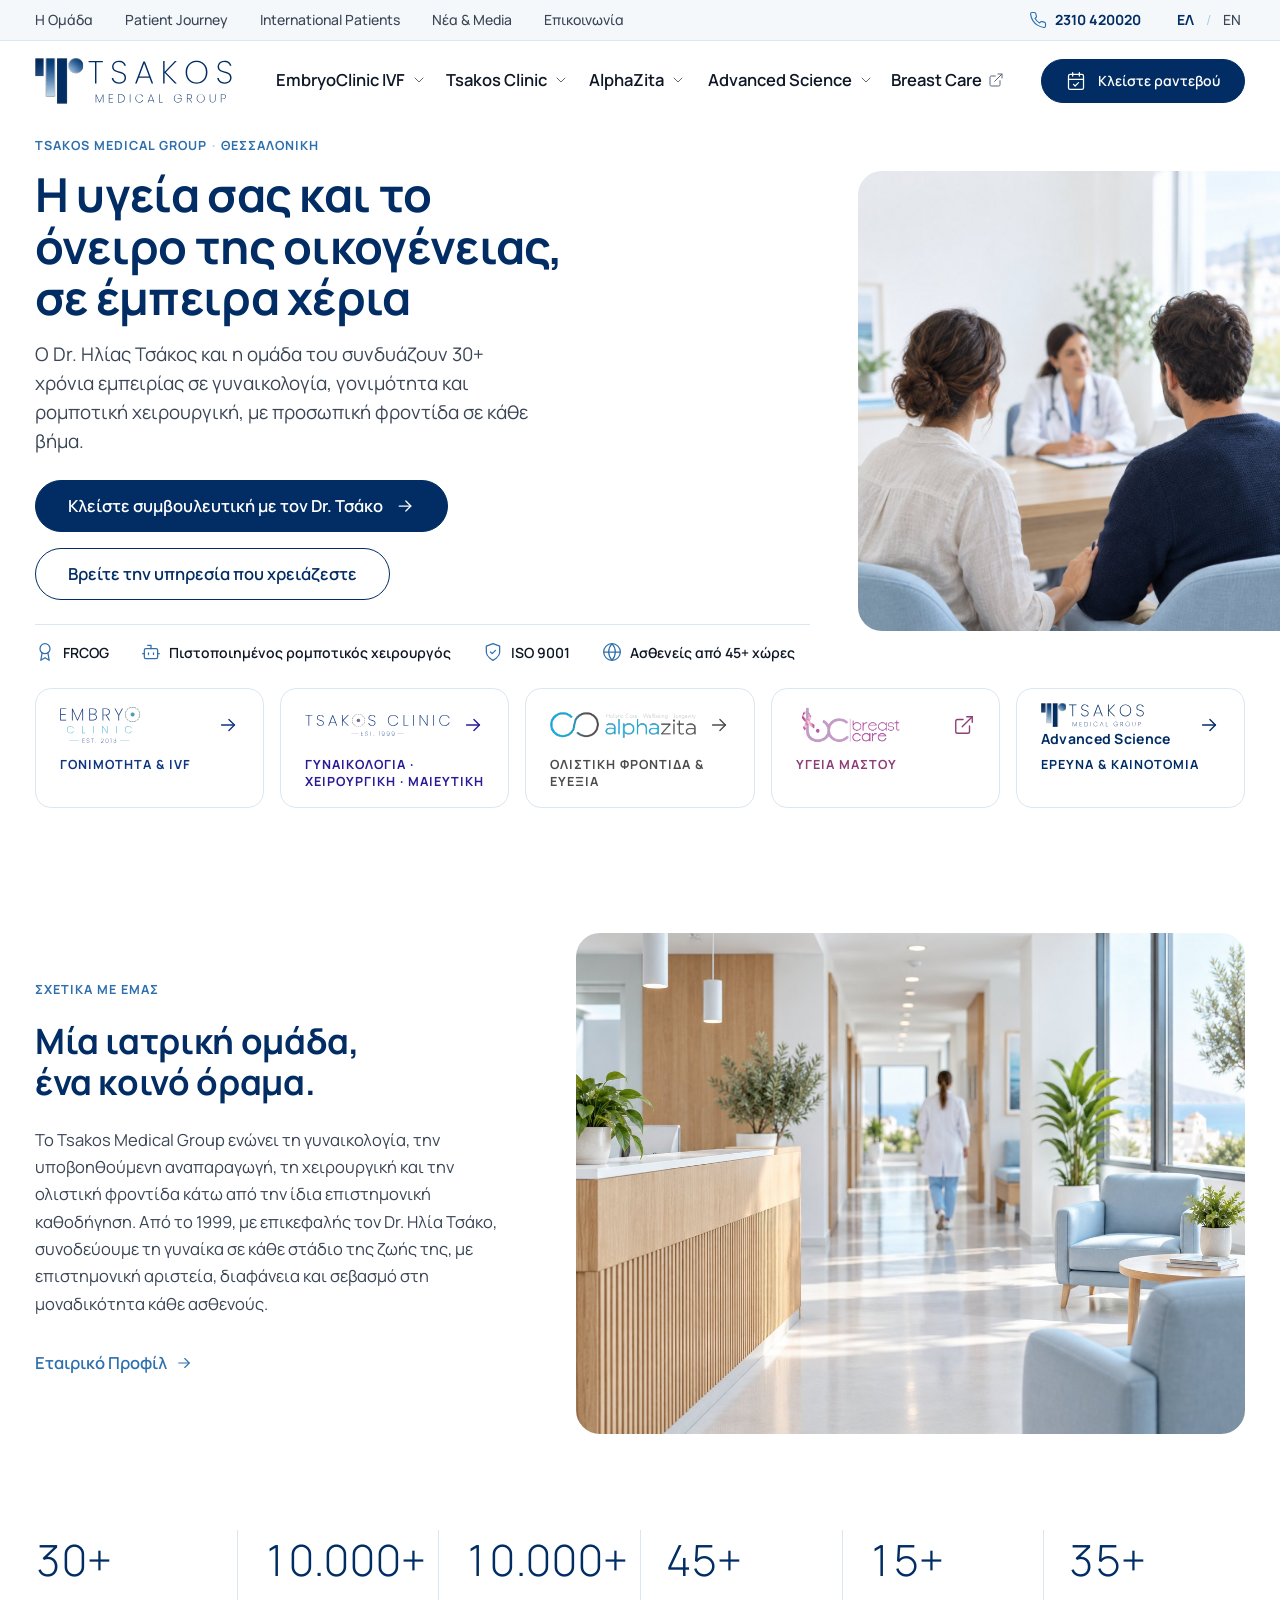
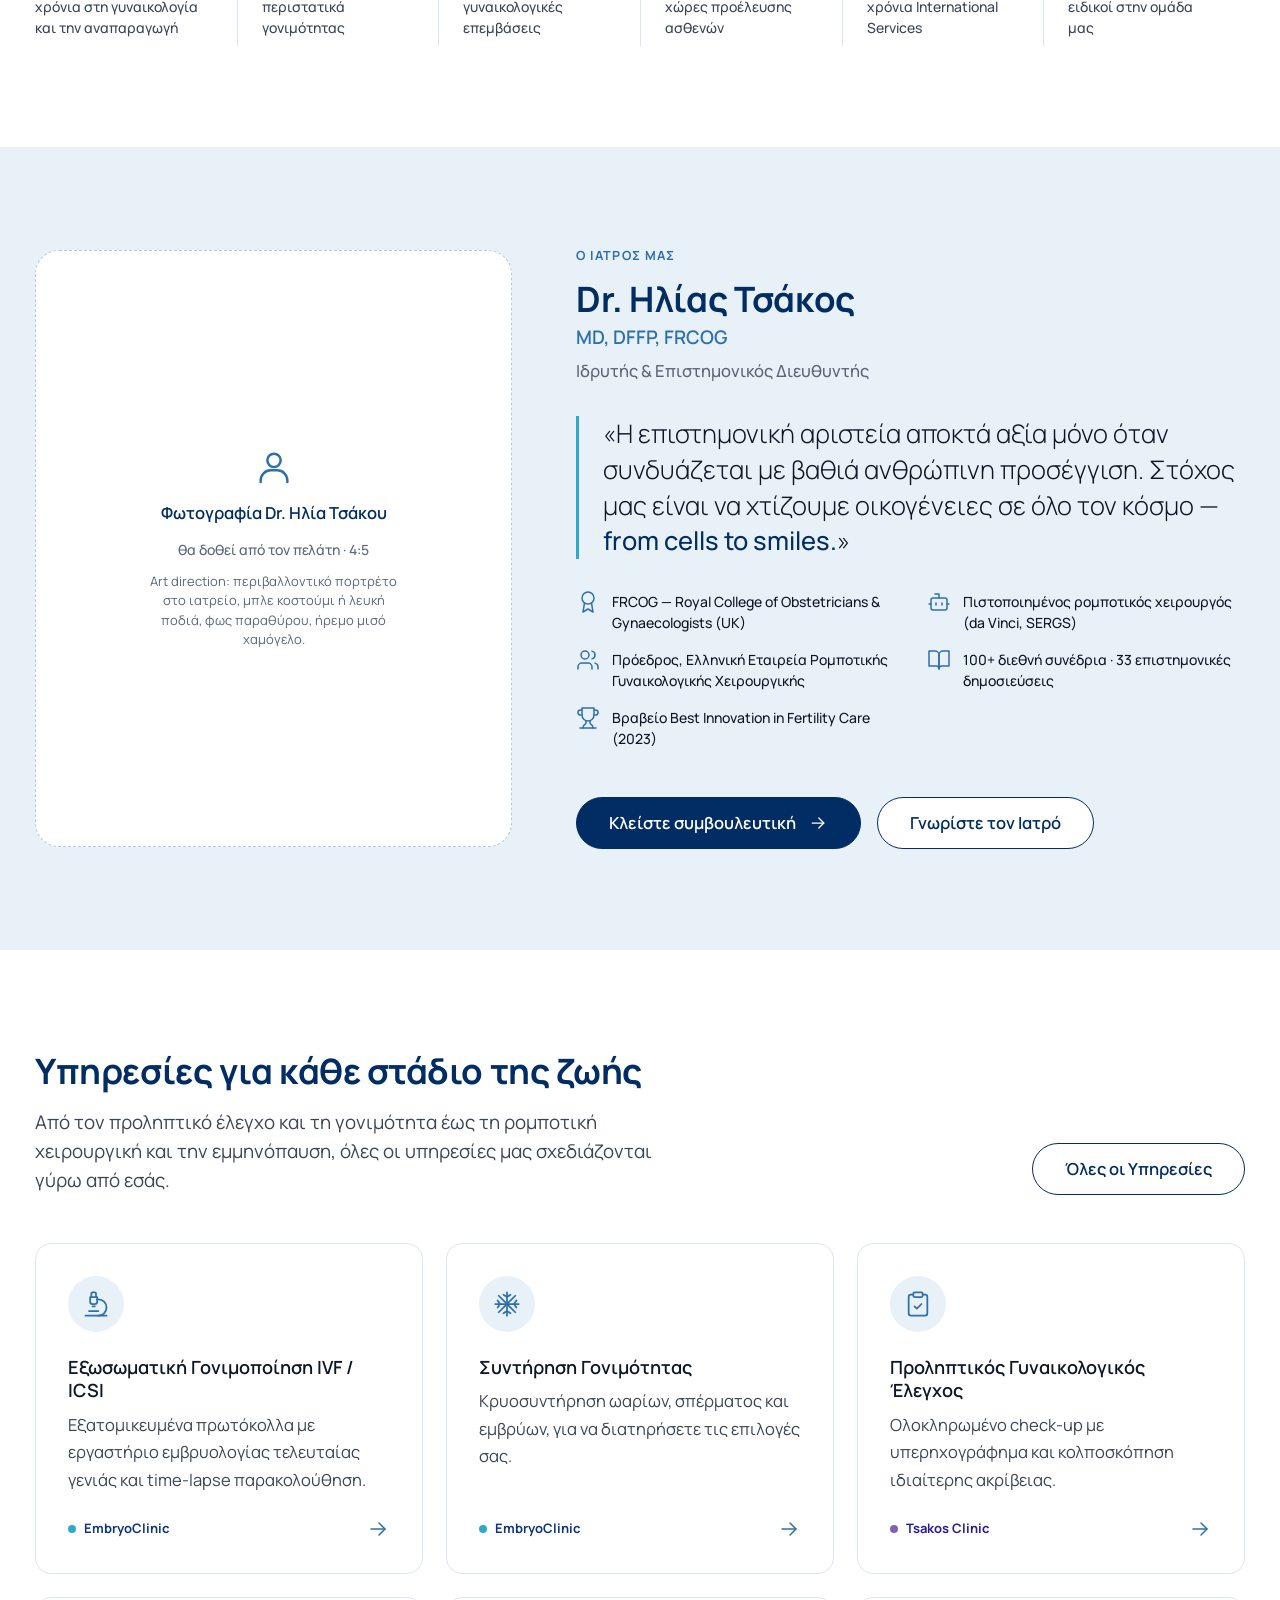
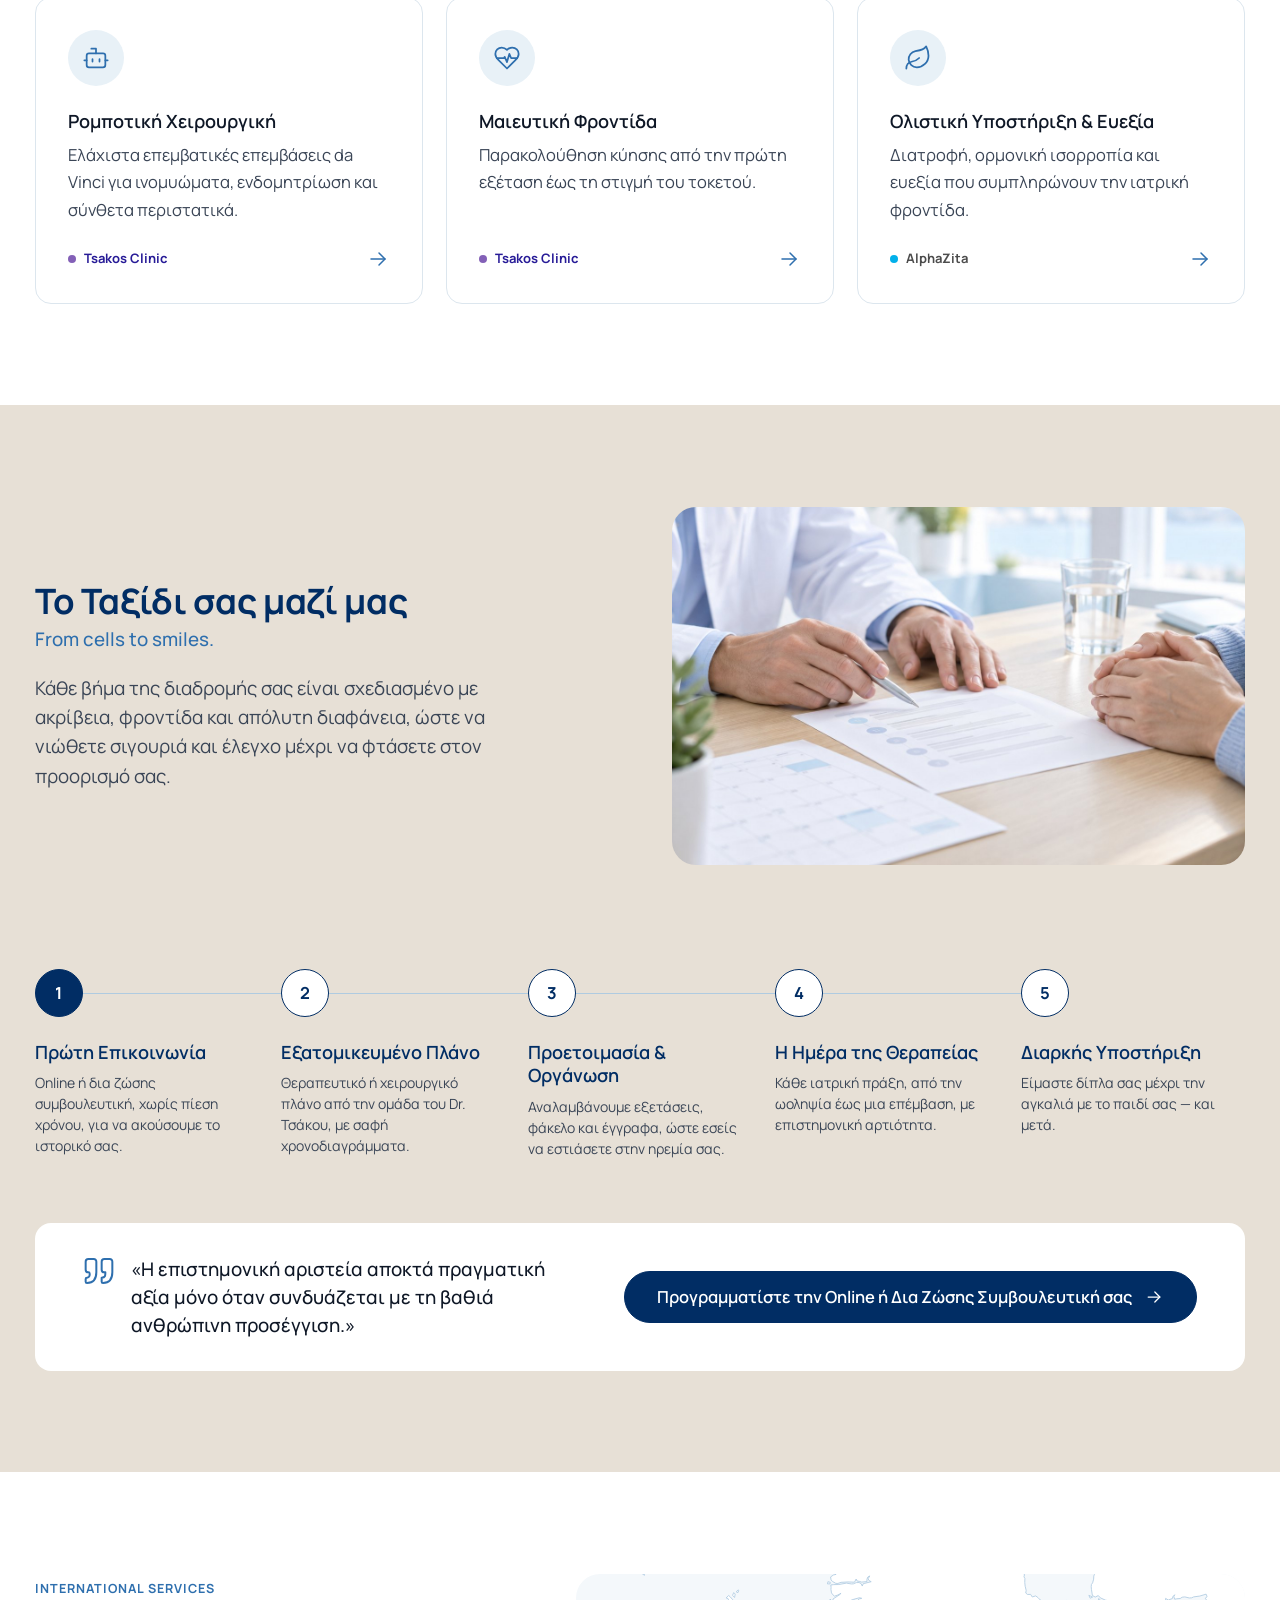
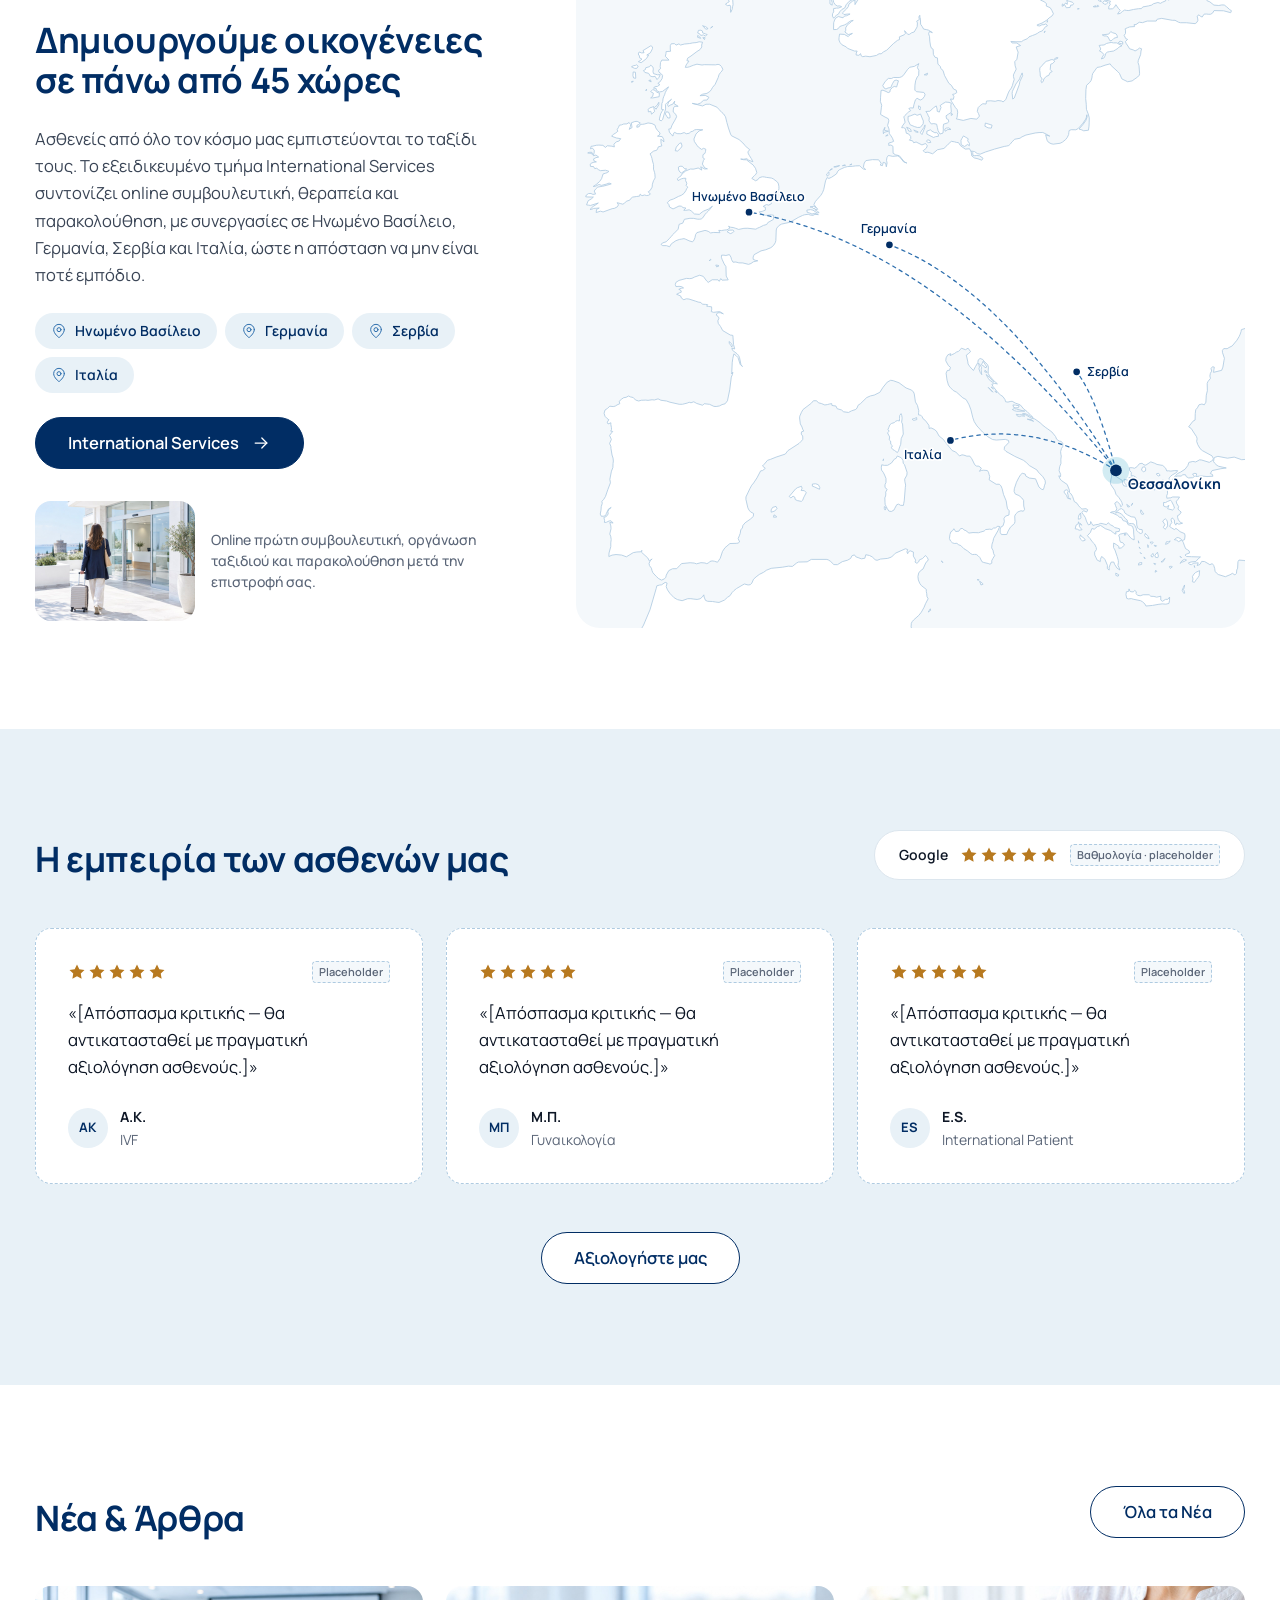
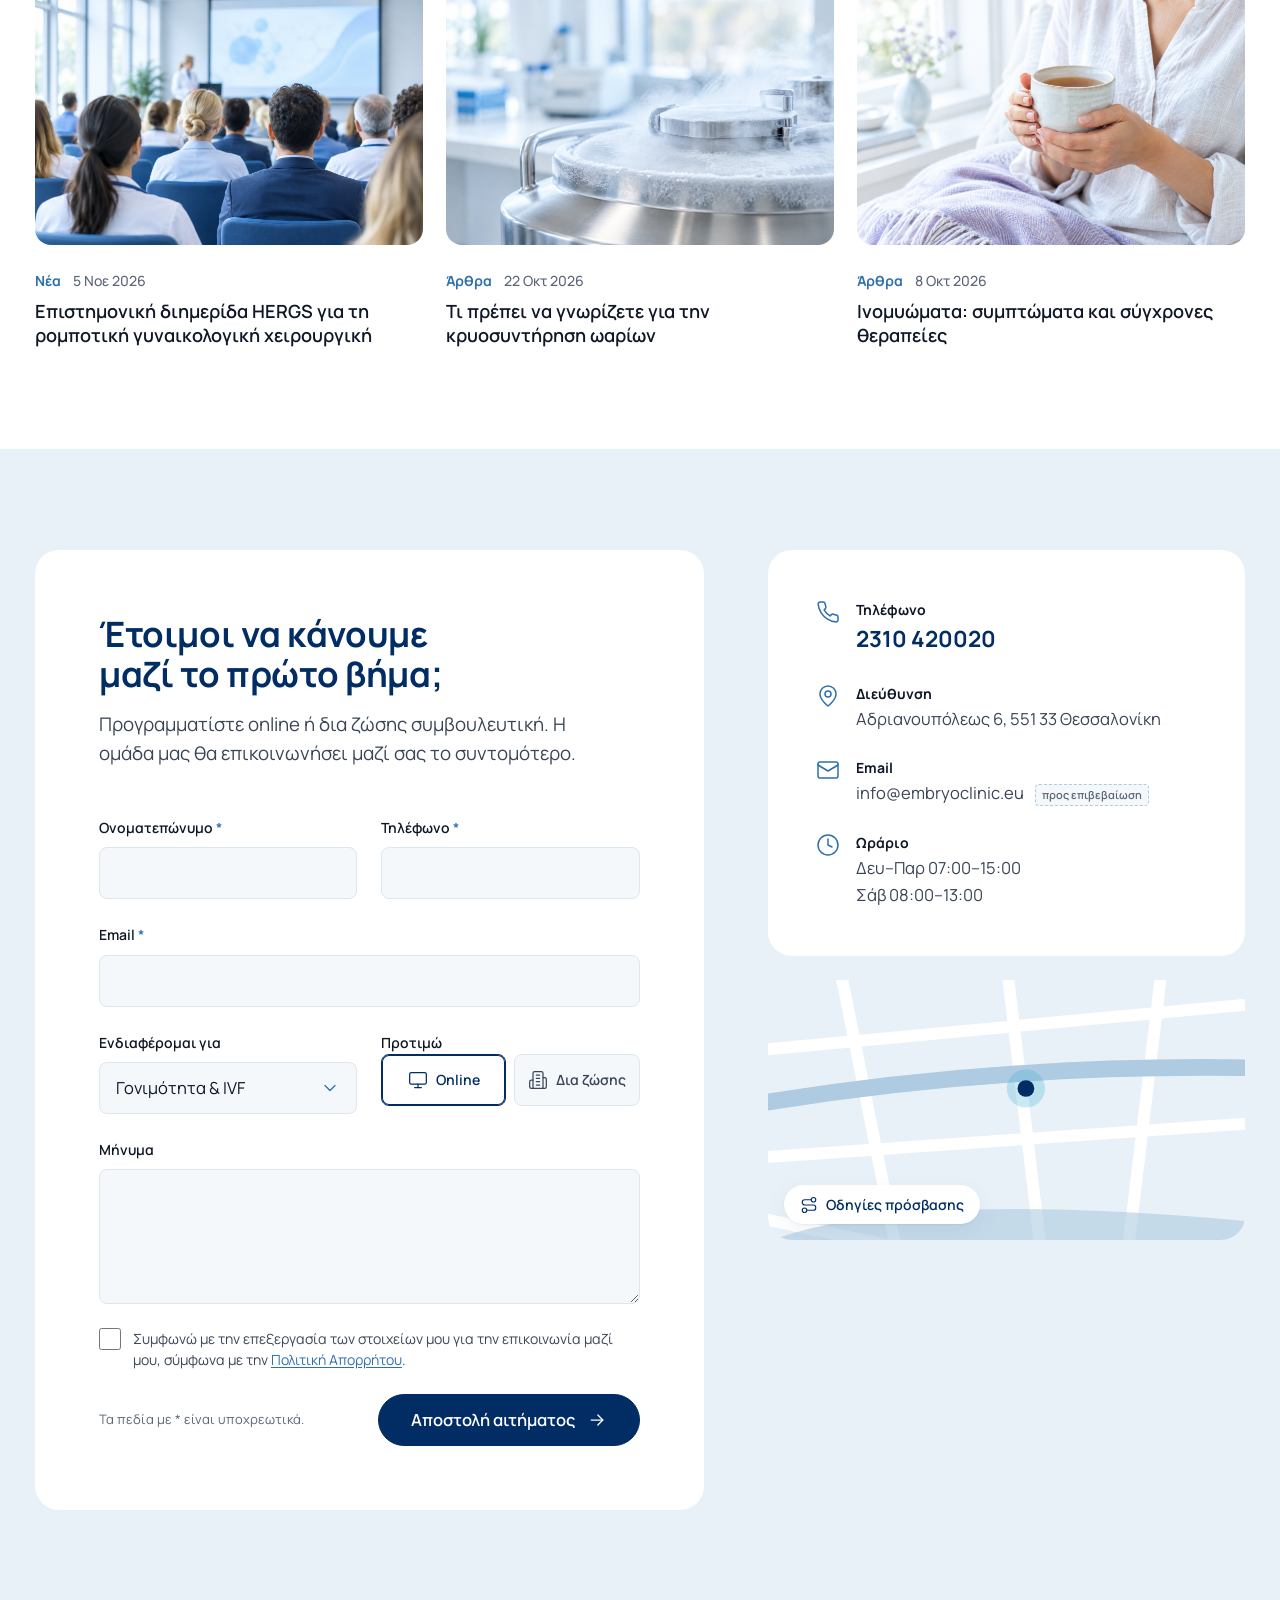
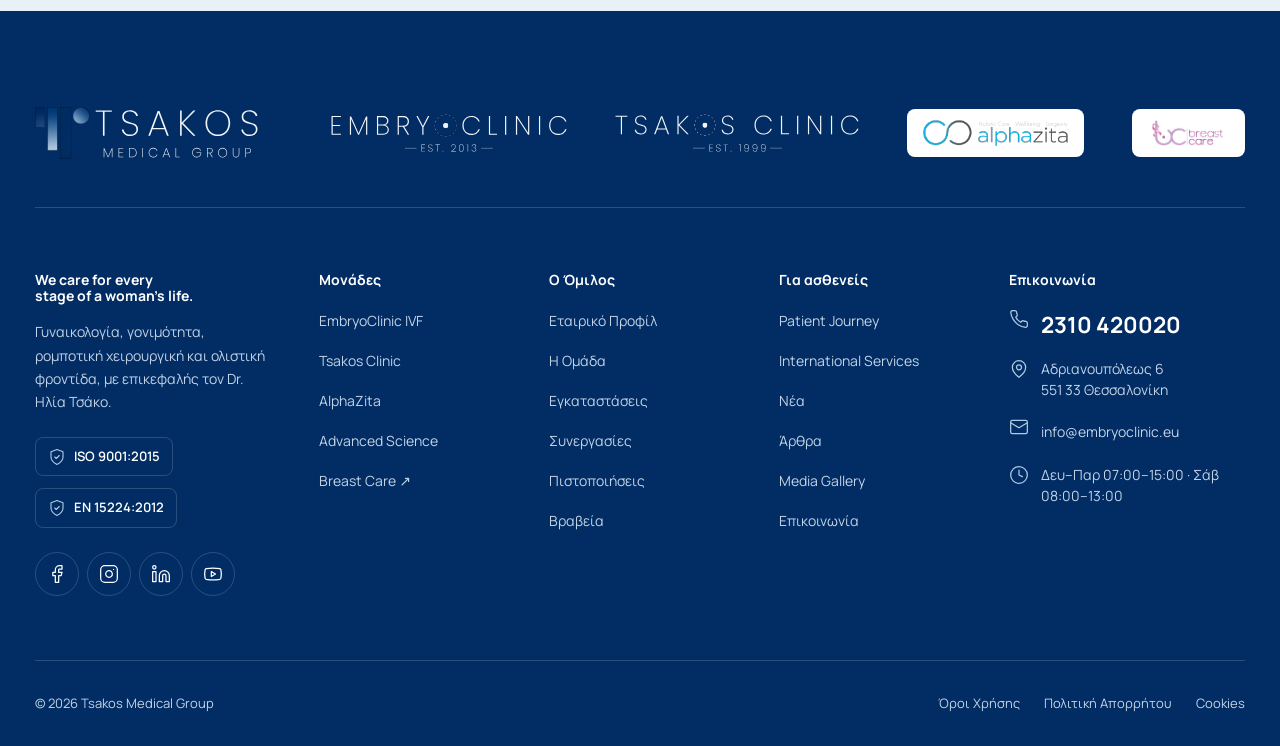
==== index.html @ af84b570 "Add files via upload" ====
<!doctype html>
<html lang="el">
<head>
<meta charset="utf-8">
<meta name="viewport" content="width=device-width, initial-scale=1">
<title>Tsakos Medical Group · Γυναικολογία, Γονιμότητα &amp; Ρομποτική Χειρουργική · Θεσσαλονίκη</title>
<meta name="description" content="Ο Dr. Ηλίας Τσάκος και η ομάδα του συνδυάζουν 30+ χρόνια εμπειρίας σε γυναικολογία, γονιμότητα και ρομποτική χειρουργική, με προσωπική φροντίδα σε κάθε βήμα.">
<link rel="preconnect" href="https://fonts.googleapis.com">
<link rel="preconnect" href="https://fonts.gstatic.com" crossorigin>
<link href="https://fonts.googleapis.com/css2?family=Manrope:wght@300;400;500;600;700;800&display=swap" rel="stylesheet">
<link rel="stylesheet" href="css/tokens.css">
<link rel="stylesheet" href="css/base.css">
<link rel="stylesheet" href="css/components.css">
<script>document.documentElement.classList.add('js');</script>
</head>
<body>
<!-- icons:start -->
<svg xmlns="http://www.w3.org/2000/svg" style="display:none" aria-hidden="true">
  <!-- Line icons, 24px grid, 1.5px stroke, round caps. Paths after Lucide (ISC licence). -->
  <symbol id="i-arrow" viewBox="0 0 24 24"><path d="M5 12h14"/><path d="m13 6 6 6-6 6"/></symbol>
  <symbol id="i-chevron" viewBox="0 0 24 24"><path d="m6 9 6 6 6-6"/></symbol>
  <symbol id="i-external" viewBox="0 0 24 24"><path d="M15 3h6v6"/><path d="M10 14 21 3"/><path d="M18 13v6a2 2 0 0 1-2 2H5a2 2 0 0 1-2-2V8a2 2 0 0 1 2-2h6"/></symbol>
  <symbol id="i-phone" viewBox="0 0 24 24"><path d="M22 16.92v3a2 2 0 0 1-2.18 2 19.8 19.8 0 0 1-8.63-3.07 19.5 19.5 0 0 1-6-6 19.8 19.8 0 0 1-3.07-8.67A2 2 0 0 1 4.11 2h3a2 2 0 0 1 2 1.72c.13.96.36 1.9.7 2.81a2 2 0 0 1-.45 2.11L8.09 9.91a16 16 0 0 0 6 6l1.27-1.27a2 2 0 0 1 2.11-.45c.91.34 1.85.57 2.81.7A2 2 0 0 1 22 16.92z"/></symbol>
  <symbol id="i-calendar" viewBox="0 0 24 24"><rect x="3" y="4" width="18" height="18" rx="2"/><path d="M16 2v4M8 2v4M3 10h18"/><path d="m9 16 2 2 4-4"/></symbol>
  <symbol id="i-pin" viewBox="0 0 24 24"><path d="M20 10c0 6-8 12-8 12S4 16 4 10a8 8 0 0 1 16 0z"/><circle cx="12" cy="10" r="3"/></symbol>
  <symbol id="i-mail" viewBox="0 0 24 24"><rect x="2" y="4" width="20" height="16" rx="2"/><path d="m22 7-10 6L2 7"/></symbol>
  <symbol id="i-clock" viewBox="0 0 24 24"><circle cx="12" cy="12" r="10"/><path d="M12 6v6l4 2"/></symbol>
  <symbol id="i-shield" viewBox="0 0 24 24"><path d="M12 22s8-4 8-10V5l-8-3-8 3v7c0 6 8 10 8 10z"/><path d="m9 12 2 2 4-4"/></symbol>
  <symbol id="i-award" viewBox="0 0 24 24"><circle cx="12" cy="8" r="6"/><path d="M15.48 12.89 17 22l-5-3-5 3 1.52-9.11"/></symbol>
  <symbol id="i-globe" viewBox="0 0 24 24"><circle cx="12" cy="12" r="10"/><path d="M2 12h20"/><path d="M12 2a15.3 15.3 0 0 1 4 10 15.3 15.3 0 0 1-4 10 15.3 15.3 0 0 1-4-10 15.3 15.3 0 0 1 4-10z"/></symbol>
  <symbol id="i-users" viewBox="0 0 24 24"><path d="M16 21v-2a4 4 0 0 0-4-4H6a4 4 0 0 0-4 4v2"/><circle cx="9" cy="7" r="4"/><path d="M22 21v-2a4 4 0 0 0-3-3.87"/><path d="M16 3.13a4 4 0 0 1 0 7.75"/></symbol>
  <symbol id="i-microscope" viewBox="0 0 24 24"><path d="M6 18h8"/><path d="M3 22h18"/><path d="M14 22a7 7 0 1 0 0-14h-1"/><path d="M9 14h2"/><path d="M9 12a2 2 0 0 1-2-2V6h6v4a2 2 0 0 1-2 2Z"/><path d="M12 6V3a1 1 0 0 0-1-1H9a1 1 0 0 0-1 1v3"/></symbol>
  <symbol id="i-snowflake" viewBox="0 0 24 24"><path d="M12 2v20"/><path d="m4.93 4.93 14.14 14.14"/><path d="M2 12h20"/><path d="m19.07 4.93-14.14 14.14"/><path d="m9 4 3 2 3-2M9 20l3-2 3 2M4 9l2 3-2 3M20 9l-2 3 2 3"/></symbol>
  <symbol id="i-clipboard" viewBox="0 0 24 24"><rect x="8" y="2" width="8" height="4" rx="1"/><path d="M16 4h2a2 2 0 0 1 2 2v14a2 2 0 0 1-2 2H6a2 2 0 0 1-2-2V6a2 2 0 0 1 2-2h2"/><path d="m9 14 2 2 4-4"/></symbol>
  <symbol id="i-robot" viewBox="0 0 24 24"><path d="M12 8V4H8"/><rect x="4" y="8" width="16" height="12" rx="2"/><path d="M2 14h2M20 14h2M15 13v2M9 13v2"/></symbol>
  <symbol id="i-heart-pulse" viewBox="0 0 24 24"><path d="M19 14c1.49-1.46 3-3.21 3-5.5A5.5 5.5 0 0 0 16.5 3c-1.76 0-3 .5-4.5 2-1.5-1.5-2.74-2-4.5-2A5.5 5.5 0 0 0 2 8.5c0 2.3 1.5 4.05 3 5.5l7 7Z"/><path d="M3.22 12H9.5l.5-1 2 4.5 2-7 1.5 3.5h5.27"/></symbol>
  <symbol id="i-leaf" viewBox="0 0 24 24"><path d="M11 20A7 7 0 0 1 9.8 6.1C15.5 5 17 4.48 19 2c1 2 2 4.18 2 8 0 5.5-4.78 10-10 10Z"/><path d="M2 21c0-3 1.85-5.36 5.08-6C9.5 14.52 12 13 13 12"/></symbol>
  <symbol id="i-book" viewBox="0 0 24 24"><path d="M2 3h6a4 4 0 0 1 4 4v14a3 3 0 0 0-3-3H2z"/><path d="M22 3h-6a4 4 0 0 0-4 4v14a3 3 0 0 1 3-3h7z"/></symbol>
  <symbol id="i-trophy" viewBox="0 0 24 24"><path d="M6 9H4.5a2.5 2.5 0 0 1 0-5H6"/><path d="M18 9h1.5a2.5 2.5 0 0 0 0-5H18"/><path d="M4 22h16"/><path d="M10 14.66V17c0 .55-.47.98-.97 1.21C7.85 18.75 7 20.24 7 22"/><path d="M14 14.66V17c0 .55.47.98.97 1.21C16.15 18.75 17 20.24 17 22"/><path d="M18 2H6v7a6 6 0 0 0 12 0V2Z"/></symbol>
  <symbol id="i-plus" viewBox="0 0 24 24"><path d="M12 5v14M5 12h14"/></symbol>
  <symbol id="i-menu" viewBox="0 0 24 24"><path d="M4 7h16M4 12h16M4 17h16"/></symbol>
  <symbol id="i-close" viewBox="0 0 24 24"><path d="M18 6 6 18M6 6l12 12"/></symbol>
  <symbol id="i-video" viewBox="0 0 24 24"><rect x="2" y="6" width="14" height="12" rx="2"/><path d="m22 8-6 4 6 4V8z"/></symbol>
  <symbol id="i-building" viewBox="0 0 24 24"><path d="M6 22V4a2 2 0 0 1 2-2h8a2 2 0 0 1 2 2v18Z"/><path d="M6 12H4a2 2 0 0 0-2 2v6a2 2 0 0 0 2 2h2M18 9h2a2 2 0 0 1 2 2v9a2 2 0 0 1-2 2h-2M10 6h4M10 10h4M10 14h4M10 18h4"/></symbol>
  <symbol id="i-quote" viewBox="0 0 24 24"><path d="M3 21c3 0 7-1 7-8V5c0-1.25-.76-2.02-2-2H4c-1.25 0-2 .75-2 1.97V11c0 1.25.75 2 2 2 1 0 1 0 1 1v1c0 1-1 2-2 2s-1 .01-1 1.03V20c0 1 0 1 1 1z"/><path d="M15 21c3 0 7-1 7-8V5c0-1.25-.76-2.02-2-2h-4c-1.25 0-2 .75-2 1.97V11c0 1.25.75 2 2 2h.75c0 2.25.25 4-2.75 4v3c0 1 0 1 1 1z"/></symbol>
  <symbol id="i-star" viewBox="0 0 24 24"><path d="M12 2l3.09 6.26L22 9.27l-5 4.87 1.18 6.88L12 17.77l-6.18 3.25L7 14.14 2 9.27l6.91-1.01L12 2z"/></symbol>
  <symbol id="i-user" viewBox="0 0 24 24"><circle cx="12" cy="8" r="4"/><path d="M4 21v-1a6 6 0 0 1 6-6h4a6 6 0 0 1 6 6v1"/></symbol>
  <symbol id="i-image" viewBox="0 0 24 24"><rect x="3" y="3" width="18" height="18" rx="2"/><circle cx="9" cy="9" r="2"/><path d="m21 15-3.09-3.09a2 2 0 0 0-2.82 0L6 21"/></symbol>
  <symbol id="i-plane" viewBox="0 0 24 24"><path d="M17.8 19.2 16 11l3.5-3.5C21 6 21.5 4 21 3c-1-.5-3 0-4.5 1.5L13 8 4.8 6.2c-.5-.1-.9.1-1.1.5l-.3.5c-.2.5-.1 1 .3 1.3L9 12l-2 3H4l-1 1 3 2 2 3 1-1v-3l3-2 3.5 5.3c.3.4.8.5 1.3.3l.5-.2c.4-.3.6-.7.5-1.2z"/></symbol>
  <symbol id="i-check" viewBox="0 0 24 24"><path d="M20 6 9 17l-5-5"/></symbol>
  <symbol id="i-monitor" viewBox="0 0 24 24"><rect x="2" y="3" width="20" height="14" rx="2"/><path d="M8 21h8M12 17v4"/></symbol>
  <symbol id="i-message" viewBox="0 0 24 24"><path d="M21 15a2 2 0 0 1-2 2H7l-4 4V5a2 2 0 0 1 2-2h14a2 2 0 0 1 2 2z"/></symbol>
  <symbol id="i-route" viewBox="0 0 24 24"><circle cx="6" cy="19" r="3"/><path d="M9 19h8.5a3.5 3.5 0 0 0 0-7h-11a3.5 3.5 0 0 1 0-7H15"/><circle cx="18" cy="5" r="3"/></symbol>
  <symbol id="i-facebook" viewBox="0 0 24 24"><path d="M18 2h-3a5 5 0 0 0-5 5v3H7v4h3v8h4v-8h3l1-4h-4V7a1 1 0 0 1 1-1h3z"/></symbol>
  <symbol id="i-instagram" viewBox="0 0 24 24"><rect x="2" y="2" width="20" height="20" rx="5"/><path d="M16 11.37A4 4 0 1 1 12.63 8 4 4 0 0 1 16 11.37z"/><path d="M17.5 6.5h.01"/></symbol>
  <symbol id="i-linkedin" viewBox="0 0 24 24"><path d="M16 8a6 6 0 0 1 6 6v7h-4v-7a2 2 0 0 0-4 0v7h-4v-7a6 6 0 0 1 6-6z"/><rect x="2" y="9" width="4" height="12"/><circle cx="4" cy="4" r="2"/></symbol>
  <symbol id="i-youtube" viewBox="0 0 24 24"><path d="M2.5 17a24.12 24.12 0 0 1 0-10 2 2 0 0 1 1.4-1.4 49.56 49.56 0 0 1 16.2 0A2 2 0 0 1 21.5 7a24.12 24.12 0 0 1 0 10 2 2 0 0 1-1.4 1.4 49.55 49.55 0 0 1-16.2 0A2 2 0 0 1 2.5 17"/><path d="m10 15 5-3-5-3z"/></symbol>
  <symbol id="i-play" viewBox="0 0 24 24"><path d="M7 4v16l13-8z"/></symbol>
</svg>
<!-- icons:end -->
<a class="skip-link" href="#main">Μετάβαση στο περιεχόμενο</a>

<!-- =============================== HEADER =============================== -->
<header class="site-header" id="top">
  <div class="utility">
    <div class="container utility__inner">
      <nav class="utility__links" aria-label="Δευτερεύον μενού">
        <a href="#">Η Ομάδα</a>
        <a href="#journey">Patient Journey</a>
        <a href="#international">International Patients</a>
        <a href="#news">Νέα &amp; Media</a>
        <a href="#contact">Επικοινωνία</a>
      </nav>
      <div class="utility__right">
        <a class="utility__phone" href="tel:+302310420020"><svg class="icon icon--sm" aria-hidden="true"><use href="#i-phone"/></svg>2310 420020</a>
        <span class="lang" aria-label="Γλώσσα"><span aria-current="true">ΕΛ</span><span class="lang__sep" aria-hidden="true">/</span><a href="#" lang="en" hreflang="en">EN</a></span>
      </div>
    </div>
  </div>

  <div class="masthead">
    <div class="container masthead__inner">
      <a class="masthead__logo" href="index.html" aria-label="Tsakos Medical Group — Αρχική"><img src="assets/logos/TMG.svg" alt="Tsakos Medical Group" width="203" height="47"></a>

      <nav class="nav" aria-label="Κύριο μενού">
        <ul class="nav__list" role="list">
          <li class="nav__item"><button class="nav__trigger" aria-expanded="false" aria-controls="mega-ec">EmbryoClinic IVF<svg class="icon" aria-hidden="true"><use href="#i-chevron"/></svg></button></li>
          <li class="nav__item"><button class="nav__trigger" aria-expanded="false" aria-controls="mega-tc">Tsakos Clinic<svg class="icon" aria-hidden="true"><use href="#i-chevron"/></svg></button></li>
          <li class="nav__item"><button class="nav__trigger" aria-expanded="false" aria-controls="mega-az">AlphaZita<svg class="icon" aria-hidden="true"><use href="#i-chevron"/></svg></button></li>
          <li class="nav__item"><button class="nav__trigger" aria-expanded="false" aria-controls="mega-as">Advanced Science<svg class="icon" aria-hidden="true"><use href="#i-chevron"/></svg></button></li>
          <li class="nav__item"><a class="nav__trigger" href="https://www.breast-care.gr/" target="_blank" rel="noopener">Breast Care<svg class="icon" aria-hidden="true"><use href="#i-external"/></svg><span class="sr-only">(ανοίγει σε νέα καρτέλα)</span></a></li>
        </ul>
      </nav>

      <div class="masthead__actions">
        <a class="btn btn--sm masthead__cta" href="#contact"><svg class="icon" aria-hidden="true"><use href="#i-calendar"/></svg>Κλείστε ραντεβού</a>
        <a class="icon-btn masthead__call" href="tel:+302310420020" aria-label="Κλήση 2310 420020"><svg class="icon" aria-hidden="true"><use href="#i-phone"/></svg></a>
        <button class="icon-btn masthead__burger" aria-expanded="false" aria-controls="drawer" aria-label="Άνοιγμα μενού"><svg class="icon" aria-hidden="true"><use href="#i-menu"/></svg></button>
      </div>
    </div>
  </div>

  <!-- Mega-menus -->
  <div class="mega" id="mega-ec">
    <div class="container mega__inner">
      <div class="mega__intro">
        <img src="assets/logos/EmbryoClinic.svg" alt="EmbryoClinic IVF">
        <p>Εξατομικευμένες θεραπείες γονιμότητας και εξωσωματικής, από το 2013.</p>
        <a class="link" href="#">Αρχική EmbryoClinic <svg class="icon" aria-hidden="true"><use href="#i-arrow"/></svg></a>
      </div>
      <div class="mega__cols" style="--cols:4">
        <div class="mega__col"><h3><a href="#">Γονιμότητα</a></h3><ul>
          <li><a href="#">Έλεγχος Γονιμότητας σε Μία Επίσκεψη</a></li>
          <li><a href="#">Εξειδικευμένες Θεραπείες Γονιμότητας</a></li>
          <li><a href="#">Προγράμματα Βελτιστοποίησης Γονιμότητας</a></li>
          <li><a href="#">SpermClinic | Ανδρική Γονιμότητα</a></li>
          <li><a href="#">Χειρουργική Γονιμότητας</a></li>
        </ul></div>
        <div class="mega__col"><h3><a href="#">Εξωσωματική Γονιμοποίηση IVF</a></h3><ul>
          <li><a href="#">IVF – ICSI</a></li>
          <li><a href="#">Ήπια Διέγερση &amp; Φυσικός Κύκλος</a></li>
          <li><a href="#">DUO STIM</a></li>
          <li><a href="#">Σπερματέγχυση IUI</a></li>
          <li><a href="#">Προεμφυτευτικός Γενετικός Έλεγχος</a></li>
          <li><a href="#">Κλινική Διαχείριση Παρένθετης Μητρότητας</a></li>
          <li><a href="#">IVF Add-ons</a></li>
        </ul></div>
        <div class="mega__col"><h3><a href="#">Εξειδικευμένες Θεραπείες</a></h3><ul>
          <li><a href="#">Σύνθετα Γυναικολογικά Περιστατικά</a></li>
          <li><a href="#">Ενδομήτριο Μικροβίωμα</a></li>
          <li><a href="#">Αναπαραγωγική Ανοσολογία</a></li>
          <li><a href="#">PCOS &amp; Ορμονική Υγεία</a></li>
          <li><a href="#">Πρόωρη Ωοθηκική Ανεπάρκεια</a></li>
          <li><a href="#">Ενδομητρίωση &amp; Χειρουργική Γονιμότητας</a></li>
          <li><a href="#">Myoma Clinic</a></li>
          <li><a href="#">PRP &amp; Follicular Activation</a></li>
          <li><a href="#">Γονιμότητα &amp; Ογκολογικοί Ασθενείς</a></li>
        </ul></div>
        <div class="mega__col"><h3><a href="#">Συντήρηση Γονιμότητας</a></h3><ul>
          <li><a href="#">Κρυοσυντήρηση Ωαρίων</a></li>
          <li><a href="#">Κρυοσυντήρηση Σπέρματος</a></li>
          <li><a href="#">Κρυοσυντήρηση Εμβρύων</a></li>
        </ul>
        <h3 style="margin-top:var(--space-5)"><a href="#">Περισσότερα</a></h3><ul>
          <li><a href="#">Προγράμματα Δωρεάς</a></li>
          <li><a href="#">Rainbow Services</a></li>
          <li><a href="#">Εξειδικευμένη Συμβουλευτική</a></li>
          <li><a href="#">Ολιστική Υποστήριξη (AlphaZita)</a></li>
        </ul></div>
      </div>
    </div>
  </div>

  <div class="mega" id="mega-tc">
    <div class="container mega__inner">
      <div class="mega__intro">
        <img src="assets/logos/Tsakos_Clinic.svg" alt="Tsakos Clinic">
        <p>Γυναικολογική φροντίδα και ρομποτική χειρουργική, από το 1999.</p>
        <a class="link" href="tsakos-clinic.html">Αρχική Tsakos Clinic <svg class="icon" aria-hidden="true"><use href="#i-arrow"/></svg></a>
      </div>
      <div class="mega__cols" style="--cols:4">
        <div class="mega__col"><h3><a href="#">Γυναικολογικό Ιατρείο</a></h3><ul>
          <li><a href="#">Προληπτικός Έλεγχος (Check-up)</a></li>
          <li><a href="#">Διάγνωση &amp; Αντιμετώπιση Παθήσεων</a></li>
          <li><a href="#">Γονιμότητα &amp; Αναπαραγωγική Υγεία</a></li>
          <li><a href="#">Αντισύλληψη</a></li>
          <li><a href="#">Πρώτη Περίοδος</a></li>
          <li><a href="#">Εμμηνόπαυση – Μεταεμμηνόπαυση</a></li>
          <li><a href="#">Φροντίδα Μαστού</a></li>
        </ul></div>
        <div class="mega__col"><h3><a href="#">Ρομποτική &amp; Προχωρημένη Χειρουργική</a></h3><ul>
          <li><a href="#">Ινομυώματα</a></li>
          <li><a href="#">Ενδομητρίωση</a></li>
          <li><a href="#">Υστερεκτομή</a></li>
          <li><a href="#">Πρόπτωση Μήτρας &amp; Πυελικού Εδάφους</a></li>
        </ul>
        <h3 style="margin-top:var(--space-5)"><a href="#">Λαπαροσκοπική Χειρουργική</a></h3><ul>
          <li><a href="#">Διαγνωστική Λαπαροσκόπηση</a></li>
          <li><a href="#">Παθήσεις Σαλπίγγων</a></li>
        </ul></div>
        <div class="mega__col"><h3><a href="#">Υστεροσκόπηση</a></h3><ul>
          <li><a href="#">Διαγνωστική Υστεροσκόπηση</a></li>
          <li><a href="#">Ενδομήτριοι Πολύποδες</a></li>
          <li><a href="#">Ενδομήτριες Συμφύσεις</a></li>
          <li><a href="#">Συγγενείς Ανωμαλίες Μήτρας</a></li>
        </ul>
        <h3 style="margin-top:var(--space-5)"><a href="#">Χειρουργική της Αναπαραγωγής</a></h3><ul>
          <li><a href="#">Χειρουργική Διατήρησης Γονιμότητας</a></li>
          <li><a href="#">Υδροσάλπιγγες</a></li>
        </ul></div>
        <div class="mega__col"><h3><a href="#">Μαιευτική Φροντίδα</a></h3><ul>
          <li><a href="#">Παρακολούθηση κύησης</a></li>
        </ul></div>
      </div>
    </div>
  </div>

  <div class="mega" id="mega-az">
    <div class="container mega__inner">
      <div class="mega__intro">
        <img src="assets/logos/AZ.svg" alt="AlphaZita">
        <p>Ολιστική υποστήριξη γονιμότητας και γυναικείας ευεξίας.</p>
        <a class="link" href="#">Αρχική AlphaZita <svg class="icon" aria-hidden="true"><use href="#i-arrow"/></svg></a>
      </div>
      <div class="mega__cols" style="--cols:3">
        <div class="mega__col"><h3><a href="#">Ολιστική Υποστήριξη</a></h3></div>
        <div class="mega__col"><h3><a href="#">Γυναικεία Ευεξία</a></h3></div>
        <div class="mega__col"><h3><a href="#">Υπηρεσίες</a></h3></div>
      </div>
    </div>
  </div>

  <div class="mega" id="mega-as">
    <div class="container mega__inner">
      <div class="mega__intro">
        <p class="t-h3" style="color:var(--color-navy);margin-bottom:var(--space-3)">Advanced Science</p>
        <p>Έρευνα, καινοτόμες τεχνολογίες και διεθνείς συνεργασίες.</p>
        <a class="link" href="#">Αρχική Advanced Science <svg class="icon" aria-hidden="true"><use href="#i-arrow"/></svg></a>
      </div>
      <div class="mega__cols" style="--cols:4">
        <div class="mega__col"><h3><a href="#">Ερευνητικό Έργο</a></h3></div>
        <div class="mega__col"><h3><a href="#">Καινοτόμες Τεχνολογίες</a></h3></div>
        <div class="mega__col"><h3><a href="#">Διεθνείς Συνεργασίες</a></h3></div>
        <div class="mega__col"><h3><a href="#">Εκπαίδευση</a></h3></div>
      </div>
    </div>
  </div>
</header>

<!-- Mobile drawer -->
<div class="drawer" id="drawer" aria-label="Μενού">
  <div class="drawer__group">
    <button class="drawer__toggle" aria-expanded="false" aria-controls="dr-ec">EmbryoClinic IVF<svg class="icon" aria-hidden="true"><use href="#i-plus"/></svg></button>
    <div class="drawer__panel" id="dr-ec" hidden><a href="#">Γονιμότητα</a><a href="#">Εξωσωματική Γονιμοποίηση IVF</a><a href="#">Εξειδικευμένες Θεραπείες</a><a href="#">Συντήρηση Γονιμότητας</a><a href="#">Προγράμματα Δωρεάς</a><a href="#">SpermClinic | Ανδρική Γονιμότητα</a></div>
  </div>
  <div class="drawer__group">
    <button class="drawer__toggle" aria-expanded="false" aria-controls="dr-tc">Tsakos Clinic<svg class="icon" aria-hidden="true"><use href="#i-plus"/></svg></button>
    <div class="drawer__panel" id="dr-tc" hidden><a href="tsakos-clinic.html">Αρχική Tsakos Clinic</a><a href="#">Γυναικολογικό Ιατρείο</a><a href="#">Γυναικολογική Χειρουργική</a><a href="#">Μαιευτική Φροντίδα</a></div>
  </div>
  <div class="drawer__group">
    <button class="drawer__toggle" aria-expanded="false" aria-controls="dr-az">AlphaZita<svg class="icon" aria-hidden="true"><use href="#i-plus"/></svg></button>
    <div class="drawer__panel" id="dr-az" hidden><a href="#">Ολιστική Υποστήριξη</a><a href="#">Γυναικεία Ευεξία</a><a href="#">Υπηρεσίες</a></div>
  </div>
  <div class="drawer__group">
    <button class="drawer__toggle" aria-expanded="false" aria-controls="dr-as">Advanced Science<svg class="icon" aria-hidden="true"><use href="#i-plus"/></svg></button>
    <div class="drawer__panel" id="dr-as" hidden><a href="#">Ερευνητικό Έργο</a><a href="#">Καινοτόμες Τεχνολογίες</a><a href="#">Διεθνείς Συνεργασίες</a><a href="#">Εκπαίδευση</a></div>
  </div>
  <div class="drawer__group"><a class="drawer__toggle" href="https://www.breast-care.gr/" target="_blank" rel="noopener">Breast Care<svg class="icon" aria-hidden="true"><use href="#i-external"/></svg></a></div>
  <nav class="drawer__secondary" aria-label="Δευτερεύον μενού">
    <a href="#">Η Ομάδα</a><a href="#journey">Patient Journey</a><a href="#international">International Patients</a><a href="#news">Νέα &amp; Media</a><a href="#contact">Επικοινωνία</a>
  </nav>
  <div class="drawer__foot">
    <a class="btn btn--primary btn--block" href="#contact"><svg class="icon" aria-hidden="true"><use href="#i-calendar"/></svg>Κλείστε ραντεβού</a>
    <a class="btn btn--secondary btn--block" href="tel:+302310420020"><svg class="icon" aria-hidden="true"><use href="#i-phone"/></svg>2310 420020</a>
  </div>
  <p class="drawer__lang">Γλώσσα: <strong>ΕΛ</strong> · <a href="#" lang="en">EN</a></p>
</div>

<main id="main">

  <!-- =============================== 1. HERO =============================== -->
  <section class="hero" aria-labelledby="hero-title">
    <div class="container">
      <div class="hero__grid">
        <div class="hero__copy">
          <span class="t-eyebrow">Tsakos Medical Group<span class="eyebrow-sep" aria-hidden="true">·</span>Θεσσαλονίκη</span>
          <h1 class="t-display" id="hero-title">Η υγεία σας και το όνειρο της οικογένειας, σε έμπειρα χέρια</h1>
          <p class="t-lead hero__sub">Ο Dr. Ηλίας Τσάκος και η ομάδα του συνδυάζουν 30+ χρόνια εμπειρίας σε γυναικολογία, γονιμότητα και ρομποτική χειρουργική, με προσωπική φροντίδα σε κάθε βήμα.</p>
          <div class="hero__ctas" id="hero-ctas">
            <a class="btn btn--primary" href="#contact">Κλείστε συμβουλευτική με τον Dr. Τσάκο<svg class="icon icon--arrow" aria-hidden="true"><use href="#i-arrow"/></svg></a>
            <a class="btn btn--secondary" href="#brands">Βρείτε την υπηρεσία που χρειάζεστε</a>
          </div>
          <ul class="trust" role="list" aria-label="Πιστοποιήσεις και εμπειρία">
            <li class="trust__item"><svg class="icon" aria-hidden="true"><use href="#i-award"/></svg>FRCOG</li>
            <li class="trust__item"><svg class="icon" aria-hidden="true"><use href="#i-robot"/></svg>Πιστοποιημένος ρομποτικός χειρουργός</li>
            <li class="trust__item"><svg class="icon" aria-hidden="true"><use href="#i-shield"/></svg>ISO 9001</li>
            <li class="trust__item"><svg class="icon" aria-hidden="true"><use href="#i-globe"/></svg>Ασθενείς από 45+ χώρες</li>
          </ul>
        </div>
        <figure class="hero__media">
          <img src="assets/img/h1-hero.jpg" alt="Ζευγάρι σε φωτεινό ιατρείο, από πίσω, ακούει με ηρεμία τη γιατρό· το χέρι της γυναίκας ακουμπά στοργικά στο μπράτσο του συντρόφου της" width="1024" height="1280" fetchpriority="high">
        </figure>
      </div>

      <!-- Brand card row (above the fold) -->
      <nav class="brands" id="brands" aria-labelledby="brands-title">
        <h2 class="t-eyebrow brands__label" id="brands-title">Οι ιατρικές μας μονάδες</h2>
        <ul class="brands__row" role="list">
          <li><a class="brand-card brand-card--ec" href="#"><span class="brand-card__top"><span class="brand-card__logo brand-card__logo--ec"><img src="assets/logos/EmbryoClinic.svg" alt="EmbryoClinic IVF"></span><svg class="icon brand-card__icon icon--arrow" aria-hidden="true"><use href="#i-arrow"/></svg></span><span class="brand-card__label">Γονιμότητα &amp; IVF</span><span class="brand-card__text">Εξατομικευμένες θεραπείες γονιμότητας και εξωσωματικής, από το 2013.</span></a></li>
          <li><a class="brand-card brand-card--tc" href="tsakos-clinic.html"><span class="brand-card__top"><span class="brand-card__logo"><img src="assets/logos/Tsakos_Clinic.svg" alt="Tsakos Clinic"></span><svg class="icon brand-card__icon icon--arrow" aria-hidden="true"><use href="#i-arrow"/></svg></span><span class="brand-card__label">Γυναικολογία · Χειρουργική · Μαιευτική</span><span class="brand-card__text">Γυναικολογική φροντίδα και ρομποτική χειρουργική, από το 1999.</span></a></li>
          <li><a class="brand-card brand-card--az" href="#"><span class="brand-card__top"><span class="brand-card__logo"><img src="assets/logos/AZ.svg" alt="AlphaZita"></span><svg class="icon brand-card__icon icon--arrow" aria-hidden="true"><use href="#i-arrow"/></svg></span><span class="brand-card__label">Ολιστική φροντίδα &amp; ευεξία</span><span class="brand-card__text">Ολιστική υποστήριξη γονιμότητας και γυναικείας ευεξίας.</span></a></li>
          <li><a class="brand-card brand-card--bc" href="https://www.breast-care.gr/" target="_blank" rel="noopener"><span class="brand-card__top"><span class="brand-card__logo brand-card__logo--tile"><img src="assets/logos/BreastCare.png" alt="Breast Care"></span><svg class="icon brand-card__icon" aria-hidden="true"><use href="#i-external"/></svg></span><span class="brand-card__label">Υγεία μαστού</span><span class="brand-card__text">Πρόληψη, διάγνωση και αντιμετώπιση σε μία επίσκεψη.</span><span class="sr-only">(ανοίγει σε νέα καρτέλα)</span></a></li>
          <li><a class="brand-card brand-card--as" href="#"><span class="brand-card__top"><span class="brand-card__logo"><span class="brand-card__ph"><img src="assets/logos/TMG.svg" alt=""><span>Advanced Science</span></span></span><svg class="icon brand-card__icon icon--arrow" aria-hidden="true"><use href="#i-arrow"/></svg></span><span class="brand-card__label">Έρευνα &amp; καινοτομία</span><span class="brand-card__text">Έρευνα, καινοτόμες τεχνολογίες και διεθνείς συνεργασίες.</span></a></li>
        </ul>
      </nav>
    </div>
  </section>

  <!-- =============================== 2. ABOUT + KPIs =============================== -->
  <section class="section section--lg about" id="about" aria-labelledby="about-title">
    <div class="container">
      <div class="about__grid">
        <div class="about__copy">
          <span class="t-eyebrow reveal">Σχετικά με εμάς</span>
          <h2 class="t-h2 reveal" style="--i:1" id="about-title">Μία ιατρική ομάδα, ένα κοινό όραμα.</h2>
          <p class="t-body reveal" style="--i:2">Το Tsakos Medical Group ενώνει τη γυναικολογία, την υποβοηθούμενη αναπαραγωγή, τη χειρουργική και την ολιστική φροντίδα κάτω από την ίδια επιστημονική καθοδήγηση. Από το 1999, με επικεφαλής τον Dr. Ηλία Τσάκο, συνοδεύουμε τη γυναίκα σε κάθε στάδιο της ζωής της, με επιστημονική αριστεία, διαφάνεια και σεβασμό στη μοναδικότητα κάθε ασθενούς.</p>
          <a class="link reveal" style="--i:3" href="#">Εταιρικό Προφίλ<svg class="icon" aria-hidden="true"><use href="#i-arrow"/></svg></a>
        </div>
        <figure class="about__media reveal" style="--i:2">
          <img src="assets/img/h2-reception.jpg" alt="Φωτεινός χώρος υποδοχής της κλινικής με λευκούς τοίχους, ξύλο δρυός, φυτά και γαλάζια καθίσματα" width="1280" height="960">
        </figure>
      </div>
      <ul class="kpis" role="list" aria-label="Η εμπειρία μας σε αριθμούς">
        <li class="kpi reveal"><span class="t-kpi" data-count="30" data-suffix="+">30+</span><p class="kpi__label">χρόνια στη γυναικολογία και την αναπαραγωγή</p></li>
        <li class="kpi reveal" style="--i:1"><span class="t-kpi" data-count="10000" data-suffix="+">10.000+</span><p class="kpi__label">περιστατικά γονιμότητας</p></li>
        <li class="kpi reveal" style="--i:2"><span class="t-kpi" data-count="10000" data-suffix="+">10.000+</span><p class="kpi__label">γυναικολογικές επεμβάσεις</p></li>
        <li class="kpi reveal" style="--i:3"><span class="t-kpi" data-count="45" data-suffix="+">45+</span><p class="kpi__label">χώρες προέλευσης ασθενών</p></li>
        <li class="kpi reveal" style="--i:4"><span class="t-kpi" data-count="15" data-suffix="+">15+</span><p class="kpi__label">χρόνια International Services</p></li>
        <li class="kpi reveal" style="--i:5"><span class="t-kpi" data-count="35" data-suffix="+">35+</span><p class="kpi__label">ειδικοί στην ομάδα μας</p></li>
      </ul>
    </div>
  </section>

  <!-- =============================== 3. DR. TSAKOS =============================== -->
  <section class="section section--lg section--ice doctor" id="doctor" aria-labelledby="doctor-title">
    <div class="container doctor__grid">
      <figure class="doctor__media reveal">
        <div class="ph-frame" role="img" aria-label="Θέση φωτογραφίας του Dr. Ηλία Τσάκου — θα δοθεί από τον πελάτη">
          <svg class="icon" aria-hidden="true"><use href="#i-user"/></svg>
          <strong>Φωτογραφία Dr. Ηλία Τσάκου</strong>
          <span class="t-small">θα δοθεί από τον πελάτη · 4:5</span>
          <small>Art direction: περιβαλλοντικό πορτρέτο στο ιατρείο, μπλε κοστούμι ή λευκή ποδιά, φως παραθύρου, ήρεμο μισό χαμόγελο.</small>
        </div>
      </figure>
      <div class="doctor__copy">
        <span class="t-eyebrow reveal">Ο ιατρός μας</span>
        <h2 class="doctor__name reveal" style="--i:1;margin-top:var(--space-4)" id="doctor-title">Dr. Ηλίας Τσάκος<span class="doctor__creds-short">MD, DFFP, FRCOG</span></h2>
        <p class="doctor__role reveal" style="--i:2">Ιδρυτής &amp; Επιστημονικός Διευθυντής</p>
        <blockquote class="doctor__quote reveal" style="--i:3">
          <p class="t-quote">«Η επιστημονική αριστεία αποκτά αξία μόνο όταν συνδυάζεται με βαθιά ανθρώπινη προσέγγιση. Στόχος μας είναι να χτίζουμε οικογένειες σε όλο τον κόσμο — <em lang="en">from cells to smiles.</em>»</p>
        </blockquote>
        <ul class="creds reveal" style="--i:4" role="list">
          <li><svg class="icon" aria-hidden="true"><use href="#i-award"/></svg><span>FRCOG — Royal College of Obstetricians &amp; Gynaecologists (UK)</span></li>
          <li><svg class="icon" aria-hidden="true"><use href="#i-robot"/></svg><span>Πιστοποιημένος ρομποτικός χειρουργός (da Vinci, SERGS)</span></li>
          <li><svg class="icon" aria-hidden="true"><use href="#i-users"/></svg><span>Πρόεδρος, Ελληνική Εταιρεία Ρομποτικής Γυναικολογικής Χειρουργικής</span></li>
          <li><svg class="icon" aria-hidden="true"><use href="#i-book"/></svg><span>100+ διεθνή συνέδρια · 33 επιστημονικές δημοσιεύσεις</span></li>
          <li><svg class="icon" aria-hidden="true"><use href="#i-trophy"/></svg><span>Βραβείο Best Innovation in Fertility Care (2023)</span></li>
        </ul>
        <div class="doctor__ctas reveal" style="--i:5">
          <a class="btn btn--primary" href="#contact">Κλείστε συμβουλευτική<svg class="icon icon--arrow" aria-hidden="true"><use href="#i-arrow"/></svg></a>
          <a class="btn btn--secondary" href="#">Γνωρίστε τον Ιατρό</a>
        </div>
      </div>
    </div>
  </section>

  <!-- =============================== 4. SERVICES =============================== -->
  <section class="section section--lg services" id="services" aria-labelledby="services-title">
    <div class="container">
      <div class="section-head">
        <div class="section-head__text">
          <h2 class="t-h2 reveal" id="services-title">Υπηρεσίες για κάθε στάδιο της ζωής</h2>
          <p class="t-lead reveal" style="--i:1;max-width:60ch">Από τον προληπτικό έλεγχο και τη γονιμότητα έως τη ρομποτική χειρουργική και την εμμηνόπαυση, όλες οι υπηρεσίες μας σχεδιάζονται γύρω από εσάς.</p>
        </div>
        <a class="btn btn--secondary reveal" style="--i:2" href="#">Όλες οι Υπηρεσίες</a>
      </div>
      <ul class="services__grid" role="list">
        <li class="reveal"><a class="service-card" href="#"><span class="service-card__icon"><svg class="icon" aria-hidden="true"><use href="#i-microscope"/></svg></span><h3>Εξωσωματική Γονιμοποίηση IVF / ICSI</h3><p>Εξατομικευμένα πρωτόκολλα με εργαστήριο εμβρυολογίας τελευταίας γενιάς και time-lapse παρακολούθηση.</p><span class="service-card__foot"><span class="brand-tag brand-tag--ec">EmbryoClinic</span><svg class="icon" aria-hidden="true"><use href="#i-arrow"/></svg></span></a></li>
        <li class="reveal" style="--i:1"><a class="service-card" href="#"><span class="service-card__icon"><svg class="icon" aria-hidden="true"><use href="#i-snowflake"/></svg></span><h3>Συντήρηση Γονιμότητας</h3><p>Κρυοσυντήρηση ωαρίων, σπέρματος και εμβρύων, για να διατηρήσετε τις επιλογές σας.</p><span class="service-card__foot"><span class="brand-tag brand-tag--ec">EmbryoClinic</span><svg class="icon" aria-hidden="true"><use href="#i-arrow"/></svg></span></a></li>
        <li class="reveal" style="--i:2"><a class="service-card" href="#"><span class="service-card__icon"><svg class="icon" aria-hidden="true"><use href="#i-clipboard"/></svg></span><h3>Προληπτικός Γυναικολογικός Έλεγχος</h3><p>Ολοκληρωμένο check-up με υπερηχογράφημα και κολποσκόπηση ιδιαίτερης ακρίβειας.</p><span class="service-card__foot"><span class="brand-tag brand-tag--tc">Tsakos Clinic</span><svg class="icon" aria-hidden="true"><use href="#i-arrow"/></svg></span></a></li>
        <li class="reveal"><a class="service-card" href="#"><span class="service-card__icon"><svg class="icon" aria-hidden="true"><use href="#i-robot"/></svg></span><h3>Ρομποτική Χειρουργική</h3><p>Ελάχιστα επεμβατικές επεμβάσεις da Vinci για ινομυώματα, ενδομητρίωση και σύνθετα περιστατικά.</p><span class="service-card__foot"><span class="brand-tag brand-tag--tc">Tsakos Clinic</span><svg class="icon" aria-hidden="true"><use href="#i-arrow"/></svg></span></a></li>
        <li class="reveal" style="--i:1"><a class="service-card" href="#"><span class="service-card__icon"><svg class="icon" aria-hidden="true"><use href="#i-heart-pulse"/></svg></span><h3>Μαιευτική Φροντίδα</h3><p>Παρακολούθηση κύησης από την πρώτη εξέταση έως τη στιγμή του τοκετού.</p><span class="service-card__foot"><span class="brand-tag brand-tag--tc">Tsakos Clinic</span><svg class="icon" aria-hidden="true"><use href="#i-arrow"/></svg></span></a></li>
        <li class="reveal" style="--i:2"><a class="service-card" href="#"><span class="service-card__icon"><svg class="icon" aria-hidden="true"><use href="#i-leaf"/></svg></span><h3>Ολιστική Υποστήριξη &amp; Ευεξία</h3><p>Διατροφή, ορμονική ισορροπία και ευεξία που συμπληρώνουν την ιατρική φροντίδα.</p><span class="service-card__foot"><span class="brand-tag brand-tag--az">AlphaZita</span><svg class="icon" aria-hidden="true"><use href="#i-arrow"/></svg></span></a></li>
      </ul>
    </div>
  </section>

  <!-- =============================== 5. PATIENT JOURNEY =============================== -->
  <section class="section section--lg section--sand journey" id="journey" aria-labelledby="journey-title">
    <div class="container">
      <div class="journey__top">
        <div class="stack">
          <h2 class="t-h2 reveal" id="journey-title">Το Ταξίδι σας μαζί μας<small lang="en">From cells to smiles.</small></h2>
          <p class="t-lead reveal" style="--i:1">Κάθε βήμα της διαδρομής σας είναι σχεδιασμένο με ακρίβεια, φροντίδα και απόλυτη διαφάνεια, ώστε να νιώθετε σιγουριά και έλεγχο μέχρι να φτάσετε στον προορισμό σας.</p>
        </div>
        <figure class="journey__media reveal" style="--i:2">
          <img src="assets/img/h4-plan.jpg" alt="Χέρια γιατρού και ασθενούς πάνω από ένα έντυπο θεραπευτικό πλάνο και ημερολόγιο σε ξύλινο γραφείο" width="1280" height="960">
        </figure>
      </div>
      <ol class="steps" role="list">
        <li class="step reveal"><span class="step__num" aria-hidden="true">1</span><span class="step__line" aria-hidden="true"></span><h3>Πρώτη Επικοινωνία</h3><p>Online ή δια ζώσης συμβουλευτική, χωρίς πίεση χρόνου, για να ακούσουμε το ιστορικό σας.</p></li>
        <li class="step reveal" style="--i:1"><span class="step__num" aria-hidden="true">2</span><span class="step__line" aria-hidden="true"></span><h3>Εξατομικευμένο Πλάνο</h3><p>Θεραπευτικό ή χειρουργικό πλάνο από την ομάδα του Dr. Τσάκου, με σαφή χρονοδιαγράμματα.</p></li>
        <li class="step reveal" style="--i:2"><span class="step__num" aria-hidden="true">3</span><span class="step__line" aria-hidden="true"></span><h3>Προετοιμασία &amp; Οργάνωση</h3><p>Αναλαμβάνουμε εξετάσεις, φάκελο και έγγραφα, ώστε εσείς να εστιάσετε στην ηρεμία σας.</p></li>
        <li class="step reveal" style="--i:3"><span class="step__num" aria-hidden="true">4</span><span class="step__line" aria-hidden="true"></span><h3>Η Ημέρα της Θεραπείας</h3><p>Κάθε ιατρική πράξη, από την ωοληψία έως μια επέμβαση, με επιστημονική αρτιότητα.</p></li>
        <li class="step reveal" style="--i:4"><span class="step__num" aria-hidden="true">5</span><span class="step__line" aria-hidden="true"></span><h3>Διαρκής Υποστήριξη</h3><p>Είμαστε δίπλα σας μέχρι την αγκαλιά με το παιδί σας — και μετά.</p></li>
      </ol>
      <div class="journey__foot reveal">
        <div class="trust-box"><svg class="icon" aria-hidden="true"><use href="#i-quote"/></svg><p>«Η επιστημονική αριστεία αποκτά πραγματική αξία μόνο όταν συνδυάζεται με τη βαθιά ανθρώπινη προσέγγιση.»</p></div>
        <a class="btn btn--primary btn--wrap" href="#contact">Προγραμματίστε την Online ή Δια Ζώσης Συμβουλευτική σας<svg class="icon icon--arrow" aria-hidden="true"><use href="#i-arrow"/></svg></a>
      </div>
    </div>
  </section>

  <!-- =============================== 6. INTERNATIONAL =============================== -->
  <section class="section section--lg intl" id="international" aria-labelledby="intl-title">
    <div class="container intl__grid">
      <div class="intl__copy">
        <span class="t-eyebrow reveal">International Services</span>
        <h2 class="t-h2 reveal" style="--i:1" id="intl-title">Δημιουργούμε οικογένειες σε πάνω από 45 χώρες</h2>
        <p class="t-body reveal" style="--i:2">Ασθενείς από όλο τον κόσμο μας εμπιστεύονται το ταξίδι τους. Το εξειδικευμένο τμήμα International Services συντονίζει online συμβουλευτική, θεραπεία και παρακολούθηση, με συνεργασίες σε Ηνωμένο Βασίλειο, Γερμανία, Σερβία και Ιταλία, ώστε η απόσταση να μην είναι ποτέ εμπόδιο.</p>
        <ul class="intl__countries reveal" style="--i:3" role="list" aria-label="Χώρες συνεργασιών">
          <li class="chip"><svg class="icon" aria-hidden="true"><use href="#i-pin"/></svg>Ηνωμένο Βασίλειο</li>
          <li class="chip"><svg class="icon" aria-hidden="true"><use href="#i-pin"/></svg>Γερμανία</li>
          <li class="chip"><svg class="icon" aria-hidden="true"><use href="#i-pin"/></svg>Σερβία</li>
          <li class="chip"><svg class="icon" aria-hidden="true"><use href="#i-pin"/></svg>Ιταλία</li>
        </ul>
        <div class="reveal" style="--i:4"><a class="btn btn--primary" href="#">International Services<svg class="icon icon--arrow" aria-hidden="true"><use href="#i-arrow"/></svg></a></div>
        <div class="intl__photo reveal" style="--i:5">
          <img src="assets/img/h5-arrival.jpg" alt="Γυναίκα με βαλίτσα φτάνει στη φωτεινή είσοδο της κλινικής στη Θεσσαλονίκη" width="1280" height="960">
          <p class="t-small t-muted">Online πρώτη συμβουλευτική, οργάνωση ταξιδιού και παρακολούθηση μετά την επιστροφή σας.</p>
        </div>
      </div>
      <figure class="intl__map reveal" style="--i:2">
<!-- eumap:start -->
<svg class="eu-map" viewBox="0 0 800 783" role="img" aria-labelledby="map-title">
<title id="map-title">Χάρτης Ευρώπης με συνδέσεις από τη Θεσσαλονίκη προς Ηνωμένο Βασίλειο, Γερμανία, Σερβία και Ιταλία</title>
<path class="eu-map__land" d="M640.3,81.9L642.9,82.4L646.9,82.4L653.2,85.9L650,87.2L648.3,89L645.4,90.8L643,92.2L638.1,92.9L635.7,93.5L633.7,95.1L632.9,98.2L631.5,100.6L628.5,101.6L631.5,96.3L629.2,93.6L626.3,92.2L627.9,89.7L625.9,85.5L628.6,85.1L631.8,84.9L634.8,83.1L637.6,82.4L640.3,81.9ZM663.9,739.1L666.9,739.3L668.4,737.5L670.4,739.1L670.1,741.3L671.9,743.4L675.1,743.9L678.6,742.7L685.8,742.7L687.7,744.5L691.4,744.7L694.8,745.6L699.6,744.4L699.7,749.1L701.7,750.6L705.3,748.2L708,748.2L710.2,745.5L710.1,749.8L709.4,753.1L705.7,754L701.5,753.6L697.4,754.1L689.6,755.5L681.9,756.2L680.8,753.9L677.8,751.1L675.5,749.8L666.6,748L664.4,747.3L661,747.7L658.9,747L658,742.5L658.5,739.1L661.2,738.7L661.7,735.7L662.7,738.5ZM655.5,641.7L656.6,644.8L659.7,647L664.3,649.4L668.6,649.9L669.6,652.2L670.7,654.6L670.9,659.3L671.9,662.7L673.5,664.3L677.4,664.8L677.7,668.4L675.7,669.5L673.5,668.4L670.7,665.6L670.3,663.1L668.6,659.9L667.4,657.9L664.5,657.5L662.1,657.5L660,656.3L659.4,653.2L657.2,651.5L654.6,648L652.4,646.1L650.4,644.9L648.2,644.1L645.4,644.8L647.4,642.9L650.4,640.4L652.5,639.6L655.5,641.7ZM866,737.5L856,746L855.4,748.6L857.2,752.5L858.1,754.7L855.9,755.2L852.6,755.1L847.9,759.9L846,761.4L843.7,762.4L841.4,763L838.6,764.7L837,766.4L835.6,764L833.3,764.4L828.7,762.7L826.9,760.7L825.1,755.7L824.8,752L828.1,751.8L829.6,749.9L832.6,749.5L835.8,749.2L836.7,746.4L837,743.2L840.4,744.2L844,744.6L846.8,744.8L849.7,744.3L858.4,740.9L860.8,738.8L865,736.4L867.7,735.5L866,737.5ZM572.9,104.3L570.4,107L567.9,108L567.4,114.3L569.7,116.8L567.3,117.8L565.7,121.2L562.6,122.5L559.8,125.6L558.9,128.7L557.1,130L556.3,127.8L557.8,125.7L555.5,122.1L555.3,118.4L554.8,115.3L555,112.3L557.8,109.4L560.1,106.6L562.6,104.5L566.1,103.5L568.4,102.5L570.6,102.5L572.9,104.3ZM448.9,162.7L449,165.5L445.9,167.5L442.7,169.7L443.3,173.2L445.4,174.1L446,176.9L444.2,178.3L439.8,179.7L439.3,183L439.5,185.7L439.1,190.3L435.5,191.5L433.2,187.4L432.4,183.9L431.5,179.7L428.1,179L425,179.4L422.3,175.7L422.7,171.8L421.5,169.8L420.4,167.1L418.6,164.5L423.3,164.2L427.9,160L431,157.8L432,161.4L432.2,164.3L434.7,165.2L435.4,163.1L436.8,159.5L435.6,157.5L438.9,155.1L442.3,153.2L446.3,153.6L449.1,154.7L448.4,157.7L448.9,162.7ZM412.3,167.7L414.1,172.3L415.6,175.9L415.4,179.3L411.9,183.5L408.4,183.6L404.8,182.5L399.8,180.4L397.3,174.9L397.3,170.4L399.9,169.8L405.5,167.6L408.1,169.1L411.9,167.6ZM269.4,618L273.2,618.1L275.5,620.6L273.3,624.7L272.2,626.9L271.3,629.5L269.6,631L264.8,630L262.3,628.8L261.8,626L259.7,624.7L257.1,626.9L255.1,625.1L262.6,616.2L264.9,614.6L269.7,612.9L270.5,615.2L269.4,618ZM393,586.9L396.1,596.2L395.9,599.5L393.2,604.4L393.5,607.5L394.4,611.5L394,614.2L392.7,630.4L392.1,633.3L391.7,635.8L388.3,635.7L386,634.3L383.8,634.9L381.4,639.3L380.3,641.5L377.2,643.1L374.3,642.6L372.4,639.6L371.2,637.3L369.9,634.6L369.7,632.2L369.5,626.8L370.4,624.5L370.7,622.1L370.5,619.9L372.3,616.6L369.7,614.4L369.7,611L370.9,608.3L370.9,603.7L369.2,599.4L367.5,596.1L365.5,593.5L365.3,590.1L365.8,587.2L368.8,587.9L372.8,587.8L375.2,586.5L377.5,585L380.9,580.4L383,579.5L384.4,576.7L387.6,578L389.6,579.3L391.2,582L391.5,585.5ZM390.1,532.2L389.6,536.3L390.7,538.4L391.6,550.5L389.1,555.9L388.5,562.7L387.3,565.7L385.8,570.5L384.5,572.6L381,570L379,568.9L377.3,566.8L378.6,564.5L376.6,562.6L376.4,558.8L374.7,557.3L375.3,553.9L374.1,551.7L372.7,548.9L374.8,547L373.2,545.3L374.1,542.9L375.5,539.4L377.4,537.8L380.9,536.7L382.6,535L384.7,534.3L386.9,534.8L387.1,531.9L387.3,528.2L388.9,526L389.7,528.2L390.1,530.6ZM506.2,662.7L504.9,665.9L499.7,675.1L498.9,678.9L497.7,682.3L497.3,686.7L498.9,689.4L499.7,693.5L500.9,695.9L498.8,699.3L497.4,702L497.5,704.9L495.3,706.1L493.1,705.3L487.9,704.1L485.7,703.2L483.2,698.2L481.1,696.1L478.9,694.5L476.7,694.4L474.4,694.6L472.4,693.6L468.3,690.2L464,687.5L462.2,685.7L460.4,683.8L457.9,683L455.7,681.2L452.5,681.3L450.3,680.5L448.1,678.4L446.8,675.4L447.4,670.7L448.5,667.4L450.7,665.9L452.1,663.7L454.3,667.1L458.1,666.6L460.2,663.5L462.7,663.5L464.4,665.3L466.5,666L470.1,668.9L475,668.3L481.7,668.5L484.1,667.7L488.3,666.5L490.2,664.7L494.9,664.2L497.5,664.6L499.5,662.9L501.7,662.8L504.7,660.7L507.3,661.3ZM150.3,85L150.5,87.3L148.3,90.5L144.6,92.8L137.6,98.1L133.5,100.8L132.7,103.8L135.1,104.2L131.8,108.8L130.8,111.7L133.6,111.6L135.8,111L140.4,109.2L144.7,107.9L150.8,108.9L153.4,108.5L166.8,108.7L170,108.1L172.2,108.8L174,110.7L175.7,114L174.6,116.1L172.7,118.1L171,120.7L170.2,123.7L166.5,132L163.3,135.8L161.9,138.4L160.1,140.6L156.7,142.8L151.5,143.8L148.3,145.6L150.7,145.5L154.6,145.2L159,147.5L156.8,150.8L152.8,151L149,154.3L145.5,155.8L143.2,155.6L139.1,154.8L151.5,157.9L155.5,155.8L160,155.8L168.6,159.3L171.1,162L174.7,165.9L176.6,167.4L178.9,170.9L180.5,177.6L182.4,184.3L184.9,191.5L186,193.5L195.1,198.1L199.7,202.2L202.5,205.5L205.1,208.1L207.9,210.1L205.6,212.9L206.3,215.2L207.5,217.3L209.7,220.8L211.7,224.6L209.2,223.8L206.2,222.5L204.4,221L200.7,221.6L197,221.4L200.3,222.2L203.9,222.3L212,228.6L214.7,232.4L216.3,237.4L215.2,239.7L213.5,241.1L211.9,242.8L210.4,244.6L214.9,247.4L217.7,246L219.3,243.7L222.9,242.6L225.3,242.8L227.6,243.3L233.7,244.1L235.9,245L241.1,249L242.2,251.2L242.7,254L242.8,257.1L241.9,259.9L240.9,262.5L240.3,265.8L239.2,268L236.4,270.6L233.8,271.2L233.8,274.8L230.5,276.5L227.7,275.9L223.9,278.1L226.6,279.3L226.5,282.6L222.8,284L219.2,284.6L221.8,287.4L226.5,288.7L228.9,288.7L233.5,288.2L236.5,288.6L236.1,293.7L229.4,297.5L228.2,299.7L224.2,300.8L219.7,303.1L217.4,304L215.2,305.3L205.6,304.2L200.9,304.3L194.6,305.6L190.5,304.1L187.9,303.3L185,303L182.5,301.8L184.1,304L180.6,306.1L177.4,306.4L174,307L170.8,306.7L172.2,309.5L164.8,309.2L161,309.8L158.9,308.3L156.6,307.3L154.3,306.8L144.7,309.4L143.1,311.8L142.4,315.2L141.3,318.2L139.4,320.5L135.2,319.2L131.4,317.4L129.2,316.6L126.1,317.2L123.7,317.6L119.5,319.1L114.1,322.8L112,326.3L108.1,325L103.8,325L101.8,323.6L103.4,321.8L107.8,320.4L111.6,316.7L113.5,314.5L115.1,312.5L116.9,310.8L122.2,305.3L122.9,301.7L123.4,299.5L127.7,298.1L129.7,293.5L136.3,292.3L140.8,292.4L145.2,293.3L147.5,293.4L149.8,293.1L151.6,291.8L154.6,287.3L156.4,285.4L158.3,283.6L160.2,281.6L163.2,277.8L161.2,279.1L158.7,281.2L152.8,283.6L150.9,284.8L147.5,287.6L141.7,287.1L137.9,283.5L135.4,282.1L131.1,282.8L128.9,282.7L131.6,280.1L128.1,279.5L126,277.8L123.2,277.6L119.7,279.4L116.1,281.1L111.9,278.8L111.1,275.9L109.3,273.8L110.8,271.9L112.6,270.5L116.6,269.2L122.6,266.1L126,264.8L129.2,262.5L131.4,259.2L132.4,256.9L133.7,255L131.8,253.1L132.6,250.4L131.1,247.1L131.4,244.4L129,244.4L126.5,244.9L124.3,245.9L122.2,247.2L121.2,245.1L123.3,243.2L125.6,241.6L127.1,239L131.2,235.7L137,233.3L140.1,233.5L142.3,233.1L146.2,232.1L150.5,234.6L149.2,230.7L153.9,233.3L157.2,233.1L154,232L151.2,227.4L152.5,223.1L153.8,221.1L151.8,219.9L151.9,216.2L154.3,214.6L155,212.2L155.3,209.6L152.5,208.6L150.3,209.9L146.3,207L144.6,204.8L141.5,200.2L141.1,197.4L143.5,191.5L147.3,187.7L151.7,186.4L144.1,186.1L141.9,186.5L139.8,188.1L137.5,188.7L135.3,190.6L131.9,191.1L129.4,189.7L125.5,191.1L121,191L117.8,189.4L116.4,191.5L116,193.9L113.7,191.8L111.7,189.1L111,185.4L113.2,185.4L114.9,180.8L118.4,174.8L120.4,170.8L119.5,168L116.3,165.1L116.4,162.8L116.7,160.2L118,158.3L122.2,158.3L117.3,155.1L118.1,152.1L115.7,155.8L112.5,156.9L110.6,158.6L109.6,156.6L110.9,153.2L114.3,149.9L108.9,154L107,156L107.2,161.5L103.7,173.9L102,175.7L99.7,174.7L100,172.4L101.3,167.3L102.8,164.5L104.7,162.2L102.4,161.9L102.7,155L103.7,152.7L104.1,149.4L105,146.6L106,144.5L106.8,141.9L108.3,138.9L109.7,137L110.7,135L103.5,140.5L99.6,141.2L96.4,139.3L95.8,136.9L92.7,136.4L94.6,134.8L97.6,134.4L100.4,132.3L97.9,130.9L100.3,129.2L103,125.2L103.6,121.5L102.3,119.7L99.1,117.3L99,114.8L101.2,113.2L100.7,111L101.1,105.9L102.7,103L107.6,103.1L111.3,103L106.8,98.4L107.6,95.5L107.8,92.8L113.1,92.5L112.8,89.8L112.8,85.7L114,83.5L117.9,83.3L119.7,85.1L123.1,83.6L125.1,85L129.7,83.8L136,83.2L139.8,82.4L143.7,82.1L147.4,81.1L151.4,81.6L150.3,85ZM72.8,183.4L75.6,182.7L77.2,179.8L79.5,179.9L81.9,179.5L86.2,178.2L90.8,178.9L94.6,180.9L95.5,184.2L97.7,187.4L100.6,190.2L99.7,192.9L97.5,194L100.2,194.3L103.2,194.6L104.9,197.7L105.1,200.9L103.5,198.9L101.5,197.8L101.8,202.6L102.7,205.7L98.5,206.8L97.6,209.1L96.4,211L93,211.8L90.8,213.4L88.6,215.2L90.1,218L90.9,220.7L91.5,223.7L92.7,227.8L92.8,230.8L92.7,233.4L93.9,237.2L94.4,239.4L94.7,244L92.7,247.4L91.4,251.5L91.1,255L88.7,259L86.4,260.6L89,263.4L86.9,264.7L84.6,265.1L82,264.4L78.9,265.3L76.8,263.3L76.1,265.7L72.1,266.3L67.8,266.9L65.5,268.7L64.3,270.6L60.2,271.9L58,274.3L56,275.4L52.9,274.6L49.3,273.6L50.8,276.3L49.4,278.6L45.9,280.4L43.2,280.8L32.4,284.7L29.3,283.8L24.1,285.4L24.6,281.7L27.8,280L21,280.5L18.9,281.5L16.7,281.8L20.4,278.1L22.8,276.7L26.7,274L17.4,276.9L15,276.6L12.6,276.2L14.6,271.2L18.2,269.2L20.8,266.9L14.3,266.8L11.6,266.6L12.3,264.5L15,262.7L17.9,262.6L20.2,263.7L23.4,263.3L21.8,259.7L23.6,257.2L26.1,254.9L31.8,254L37,252.7L42.2,251.1L39.6,250.2L36.2,251.4L30.6,252.9L27.4,251.8L23.5,253.9L20.6,254.2L24,252L28.3,248.2L30.6,244.9L32.4,239.2L35.5,238.3L37.6,237.6L39.4,236.1L35.4,234.8L29.1,235.3L27,234.2L24.8,232.4L22.4,232.8L21,230.4L17.3,230.2L17,227.5L19,226L21.4,225.2L24.4,224.8L21.8,223.9L20.9,221.3L23.9,219.7L27.1,219L23.9,216.6L20.7,217.4L21.8,213.4L21.8,210.8L19.5,208.2L17.3,209.1L18,206.2L20.3,205.9L24.4,204.9L27.4,204.7L32.1,205L35.3,207.5L37.4,205.5L42.9,206L45.9,206.9L45.3,203.6L48.2,200.9L51.7,199.7L53.5,197L48.4,196.2L42.6,194.1L44.8,191.8L47.1,190.5L50,188.2L49.3,186L50.9,183.4L51.9,180.9L54.5,180.5L57,179.5L60.9,179.3L63.5,177.7L65.3,180.2L65,182.6L63.6,185.9L67.1,183.7L66.6,180.9L66.3,178L70.4,176.5L73.2,176.3L76.9,178.3L75.1,180L72.9,181.1L72.8,183.4ZM-86.5,-134.6L-80.8,-135.5L-75.6,-138.3L-73.4,-139L-70.1,-138.8L-72.2,-137.5L-74.5,-136.2L-76.8,-133.2L-78.4,-131L-76.4,-129.8L-74.2,-129.2L-71.2,-129.5L-69.9,-127L-71.5,-123.4L-72.9,-121.4L-65.3,-122.1L-63.8,-119.8L-66.2,-116L-62.9,-117.5L-60.3,-117.9L-55.9,-117.2L-53.1,-114.8L-50.9,-115.3L-50.6,-112.2L-53,-110.1L-51.9,-107.9L-52.5,-105.1L-49.2,-103.7L-49.5,-100.7L-52.9,-100L-53.9,-97.2L-56.2,-93.5L-59.7,-91.5L-62.8,-91.8L-66,-89.3L-65.4,-86.5L-67.6,-83.9L-72.2,-82L-74.8,-80.3L-81.1,-79.6L-85.6,-78.5L-92.1,-76.2L-96.4,-74.3L-99.7,-72.2L-104.2,-68.8L-107.4,-67.3L-113,-66.6L-116.1,-65.7L-126.4,-64L-129.8,-63L-131.7,-60.8L-132.3,-57.9L-134.9,-56.8L-137.5,-57.8L-139.1,-55.6L-145.8,-54.3L-157.1,-55.3L-161.6,-56.3L-167.2,-58L-170.5,-58.4L-175.2,-58.5L-179.1,-60.8L-180.8,-62.3L-178.5,-64.3L-182.7,-63.6L-185.3,-64.5L-188.2,-65.6L-190.6,-66.6L-193.1,-68L-195.2,-69.3L-197.9,-67.5L-216.6,-66.7L-221.1,-66.5L-223.4,-70L-223.5,-72.5L-221,-72.6L-219.2,-70.9L-213.1,-72.3L-210.6,-73.2L-208.3,-75.5L-206.3,-77L-205.1,-79.3L-203.2,-81.1L-199.3,-82L-202.8,-82.5L-208.6,-80.1L-207.6,-82.3L-209.6,-84L-203.9,-88.2L-201.7,-89L-208.1,-87.2L-211.5,-86.3L-214.4,-87.4L-215.6,-89.6L-214,-91.5L-218.4,-93.8L-223.2,-93.6L-235.2,-94.6L-237.6,-94.2L-241.7,-92.7L-244.2,-92.2L-246.3,-93.3L-248.1,-95.7L-246.2,-97.2L-241.8,-97.1L-237.8,-98.1L-235.3,-98.3L-233.1,-99.4L-230.6,-98.7L-226.7,-99.7L-224.5,-101L-220.9,-100.4L-215.4,-100.9L-207.5,-101L-205.7,-102.6L-205.3,-105L-210.3,-103.2L-217.1,-104.2L-219.2,-105.2L-215.5,-107.9L-212.4,-109.4L-207.8,-111L-209.6,-113.7L-215.5,-113.3L-221.8,-115.8L-225,-115.2L-230.9,-114.9L-240.1,-113L-243.7,-111.7L-248,-112.3L-251.9,-113.5L-256.3,-113.9L-254.1,-116.7L-250.6,-116.9L-247.2,-115.4L-244.9,-115L-247.8,-117.2L-248.9,-119.8L-248.2,-121.9L-245.9,-121.4L-240.3,-119L-237.6,-119.4L-234,-121L-239.4,-121.4L-242,-121.9L-244.4,-123.8L-238.6,-124.7L-241.3,-126.8L-243.2,-128L-237.9,-128.8L-239.9,-130.8L-238.6,-132.8L-235.7,-133.3L-229.8,-130.6L-229.1,-128L-225.8,-127.5L-223.3,-129.2L-221.1,-127.4L-221.3,-124.6L-217.9,-125.5L-217.6,-128L-224.9,-132.4L-227.6,-134.2L-223.9,-135.5L-219.2,-135.4L-221.8,-136.7L-225.2,-137.3L-228,-137.3L-230.8,-137.7L-227.5,-140.3L-223.3,-140.4L-220.2,-140.8L-217.6,-140.3L-215.6,-139.1L-212.8,-136.8L-208.9,-135.4L-206.5,-133.8L-202.4,-130.7L-198.2,-128.8L-200.3,-127.2L-197.9,-126.4L-196.3,-124.6L-197.6,-120.8L-203,-120.2L-199.4,-117.7L-197.4,-116.1L-198,-113.9L-194.9,-111.6L-193.6,-108.3L-191.9,-110.6L-190.4,-112.3L-189.3,-115.7L-186.7,-117.7L-184.4,-118.5L-181.9,-116.1L-179.3,-117.3L-178.2,-120.1L-178,-123.2L-178.6,-126.6L-178.2,-129L-175.4,-130.9L-171.9,-129.5L-169,-126.1L-166.7,-124.3L-164.7,-122.4L-161.7,-121.5L-161.1,-127.7L-159.7,-130.3L-156.1,-130.9L-152.3,-132.7L-149.4,-133.3L-146.8,-132L-144.7,-130.1L-142,-127.1L-138.6,-124.8L-136.8,-121.2L-135.2,-123.3L-136.2,-125.4L-139.3,-130.8L-136.8,-132.7L-131.6,-132.2L-126.4,-128.1L-123.2,-128.1L-120.7,-130.6L-117.2,-133.9L-113.7,-132.9L-111.2,-131.7L-107.1,-133L-104.5,-133.7L-103.4,-136L-105.5,-140.8L-100,-143L-95.9,-143.1L-92.4,-140.4L-89.8,-138.3L-88.5,-135.5ZM482.2,725.1L479.9,724.7L482.3,724.9ZM475,591.9ZM439.1,704.3L436.9,702.3L439,703.8ZM330.2,227.4L327.5,228.4L330.2,227.4ZM322.5,228.9L318.7,229.4L321.5,228.4ZM306.8,233.2L303.3,235.3L305.3,233.1ZM311,231L308.4,230.8L312.7,229.7L315.4,229.3L311,231ZM526.7,526.7L530.2,527.5L532.8,527.2L535.1,527.6L536.9,529L532.9,528.7L530.5,529.6L527.6,528.5ZM537,523L527.2,523.1L524.8,522.5L522,521L524.2,520.1L526.8,520.5L534.5,522.5L537,523ZM529.2,518.9L526.2,519L523.6,518.5L522.8,515.6L525.7,515.8L530.2,516.6L529.2,518.9ZM161.7,341.8L159.3,343L161.1,341.4ZM171.1,349.2L168.3,350.5L167.2,348.2L169.9,348.6ZM560.3,70.3L561.2,68.1L560.3,70.3ZM563.7,57.8L564.2,55.6L563.7,57.8ZM819.3,435.4L821.9,436.8L819.2,436.4L813.3,435.1L810.7,433.9L809.7,430.6L811.1,432.6L819.3,435.4ZM646.2,76.1L643.7,76.9L641.2,79.4L638.9,80L636.4,75.1L634.4,74.1L631.7,74.1L629.6,72.8L637.4,71.9L639.8,68.9L642.1,70.3L645.9,71.4L647.3,73.4L647.8,75.9ZM654.2,84L648.8,82.2L650.8,80.3L654,81.2L654.2,84ZM891.7,-104.8L892.5,-101.9L892.2,-99.7L889.1,-101.3L886.8,-102.3L890.1,-105.3ZM739.9,727.9L737.4,727.1L738.2,723.9L737.5,721L739.3,718L741.2,716.1L746.1,713.8L745.6,719.9L744.1,722.2L742.2,724.5L739.9,727.9ZM727.2,741.1L725.2,737.3L726.8,733.7L728.1,731L727.8,734L726.8,736.4L727.8,738.4L728.3,740.7ZM740.2,710.1L739.7,707.8L740.2,710.1ZM724.2,698.6L722.6,696.7L724.5,698.1ZM722.8,705.2L725,702L727.9,700.3L730.5,701.2L727.5,702.9L724.4,703.9ZM696.1,698.3L693.3,697.9L692.6,695.4L695.7,691.8L696.8,696.3ZM691,695.5L689.5,697.7L687.7,696.4L690.2,693.2L691,695.5ZM694.9,714.7L692.8,715.7L693.6,713.3ZM693,706.7L691.2,705.3L693.5,705.5ZM720.5,674.3L722.8,675.3L724.9,677.2L720.9,679.1L718.5,677.3L715.8,676.8L718.9,674.4ZM705.3,682.4L706.4,679.3L708.8,679.3L711,678.3L708.7,681.2L705.3,682.4ZM702.1,703.4L699.9,703.4L702,701.8L704.8,699.2L702.1,703.4ZM713.5,709.2L711.1,711.3L709.9,708.9L712.1,708.6ZM673.4,681L672.8,678.1L673.4,681ZM675,687.6L673.7,685.5L675,687.6ZM676.9,704.1L676.8,706.4L672.9,707.2L673.5,704.7L676.9,704.1ZM684.6,683.4L684.5,686.3L683.9,682.9ZM685.6,675.8L681.9,674L680.3,671.8L681.2,669.3L683,671.4L684.7,673L685.6,675.8ZM690.6,680.4L688.7,681.9L686.7,679.9L690,679.5ZM680.4,699.7L679.4,697.5L681.2,698.9ZM706.6,662.7L704.7,664.4L702.7,662L704.6,658.9L701.9,654.5L705,651.8L706.9,653.5L707.6,655.6L707.8,660.3L706.7,662.3ZM712.6,631.1L714.9,635.6L716.1,639.1L713.7,641.3L707.8,639.8L709.4,635.8L706.1,637.8L703,636.5L703,632.3L705.3,632.4L707.9,631L711.4,629.6ZM662.5,637.2L660.3,637.8L658.9,634.6L662.5,637.2ZM664.5,636L666.1,632.9L664.5,636ZM679.5,645.9L677,646.5L675.4,643.7L675.9,641.1L677.7,643.9L679.5,645.9ZM698.8,599.9L696.6,600.6L694.2,598.3L696.5,597.3L698.4,598.8ZM694.1,612.5L692.8,615.1L692.5,617.5L690.5,616.2L688.1,617L687,614.6L686.8,612L690.2,611.9L692.8,611.6ZM681.4,594.5L679,595.5L676.5,593.6L677.8,590.1L680.4,589.6L681.6,592L681.4,594.5ZM704.2,608.1L699.8,609L699.8,606.4L702.4,605.4L704.3,607ZM-117.9,815L-115.3,816.5L-112.9,815.8L-110,817.7L-111.2,821.3L-114.6,820.9L-117.5,819.2L-118.9,816.8ZM-101.6,942.8L-103.2,949.3L-104.7,951.9L-107.8,953.4L-110.4,949.4L-111.7,945.3L-111.3,942.9L-105.8,942.2L-101.3,937.7L-97.6,937.2L-101.6,942.8ZM-51.7,927.7L-53,929.6L-53.8,924.8L-50.5,921.8L-48.3,921L-46.9,918.4L-46.7,920.8L-47.2,925L-51.7,927.7ZM-60.9,948.8L-63.5,952L-66.1,951.3L-63.9,949.9L-61.6,947.5L-60,942L-57.7,936L-57.2,933.5L-55,932.4L-53.9,937L-54.5,942L-55.8,946.4L-60.9,948.8ZM-83.8,949.4L-83.9,951.6L-83.5,953.8L-83.6,957.2L-86.8,960.8L-89.7,959.8L-91.6,956.8L-91.6,953.8L-89.9,951.8L-89.2,949.2L-84.8,949.7ZM424.3,761.4L421.4,763.4L423.9,759.5ZM418.2,790.7L414.9,790.9L414,786.9L417.6,785.9L419.4,787.8L418.9,790.1ZM125.5,208.2L121.6,211.8L118.7,211.5L120,207.1L123.6,202.8L125.8,202L126.9,205.8L125.5,208.2ZM83.7,139.9L84.4,137.7L83.7,139.9ZM112.3,172.3L109.9,172.3L106.8,167.4L108.2,164.8L110.8,165.4L112.3,168.7L112.5,171ZM99.5,146.8L91.9,148.3L89.3,148.2L91.7,146.4L92.6,142.6L89.3,140.8L91.8,138.3L94.7,139.2L96.3,141.3L99.8,142.6L99.5,146.8ZM92.8,158.5L93.5,162.2L94.1,164.5L90.4,167.7L89.5,164.3L86.6,165L86.4,162L88.1,160.2L91.1,159.3ZM95.8,161.8L93.9,159.6L96.9,157.3L99.1,153.5L99.1,156.4L95.8,161.8ZM189.7,28.1L187.3,25.5L188.7,22.2L190.5,24L189.8,27.6ZM184.6,27.4L187.5,30.8L187.9,36.8L187.3,39.2L186.7,42.5L185.1,45.9L184.8,41.6L185.2,39.4L184.3,37.3L181.3,37.8L178.8,36.2L181.1,34.4L183.3,33.2L181.9,29.4L179.6,28.6L182.6,25.7L184.6,27.4ZM194.8,19.6L193.8,22.3L191.7,21.5L193.8,19ZM149.2,77L145.4,75.7L145.6,73.5L148,75.2ZM129.6,232.8L132.4,233.3L129.5,235.8L126.2,238.1L124.3,236.9L122.8,234.5L122.5,231L124.5,230L127.3,230.1L129.6,232.8ZM161,64.6L163.7,62.7L161,64.6ZM153.7,78.5L151.7,76.2L154.4,76.1L153.7,78.5ZM151.3,70.3L154.6,71.6L156.9,72.4L155,74.3L152.5,72.9L149.2,73.5L147.9,71.5L145.6,70.6L146.5,67.4L149.4,67.3L151.4,68.3ZM83.4,-8.7L80.7,-9L78.8,-10.3L82.6,-10.3ZM81.9,1.6L78.3,-1L77.4,-3.8L80.6,-2.4L81.8,0.1ZM72.6,-18.2L74.9,-16.3L72.8,-15.4L69,-16.4L71.7,-18.5ZM83.2,-20.7L82.7,-16.9L80.6,-18L81.5,-14L75.9,-16.9L72.9,-22.4L77,-23.2L79.9,-21.8L83.2,-20.7ZM157.5,65.8L155.2,66L153.1,63.4L151.4,61.9L155,63L157.5,64.7ZM87.5,-21.6L86.6,-19.5L84.6,-20.6L84.7,-24.4L86.2,-22.5ZM91.5,89.3L89,94.3L84.7,97L86.9,97L84.2,101.3L80.1,104.5L77.9,106.1L74.6,104.9L77,103.5L78.9,101.8L76.1,100.3L75.9,98.1L74.4,95.7L75.6,93.3L78.4,94.4L81.4,94.2L80.2,91.6L84.9,88.7L89.6,85.8L91.5,87.2ZM89.9,129.1L87,127.6L89.1,126.7L89.9,129.1ZM92.5,113.7L92.1,116.5L92.7,119.2L97.5,120.6L100.8,120.4L99.1,123.9L96.9,126.3L94.6,122.4L92.1,122.9L89.1,122.3L86.8,118.8L82.4,117.8L80.7,115.5L83,114.4L83.5,112.1L88,110.9L89.4,109L92.1,111.4L92.5,113.7ZM72.3,108.7L74.4,110.3L72.7,112.9L70.1,112.9L66.4,111L68.7,109.7L71,109.4ZM71.4,124.8L68.9,124.4L68.1,121.6L68.4,117.2L71.1,117.5L71.5,124.5ZM20,216L17.9,214.6L14,214.1L16.4,213.3L19.1,213.4L20,216ZM68.2,129.1L66,129.2L68.4,128.1ZM628.5,33.1L625.1,31.8L625.3,29.3L627.6,31.3ZM584,37.4L581.6,38.6L581.9,35.8L584,37.4ZM590.3,32.7L593.7,33.7L595.4,35.3L594.2,37.2L591.9,37.2L591.1,40L586.7,40.4L584.2,36.1L586.3,34.6L587.6,36.4L588,34.1L587.1,31.6L589.4,32.5ZM613.7,-49.6L616.5,-50.2L615.6,-47.8L612.4,-48.4L611.1,-50.6L614,-50.6ZM574.4,101.8L572.2,102.2L574,100.2L576.8,100.3L574.4,101.8ZM524.4,148.3L522.5,149.6L521.8,142.8L522.1,140.4L526.3,131.6L530.8,125.5L531.5,123.1L532.6,121L533.8,118.3L534.4,121.6L531.1,128.5L530.3,132.6L524.4,148.3ZM496.9,184.4L493.1,184.1L489.2,182.1L489.8,178.3L497.8,180.9L496.9,184.4ZM470.7,202.6L470.6,205.5L468.5,203.9L465,206.4L460.8,204.2L460.6,199L461.6,196.9L463.6,193.7L465.7,195L469.3,197.1L468.6,199.6L470.7,202.6ZM448.6,186L444.9,186.1L441.6,188.1L441.2,185.7L443,184.4L446,184.1L448.6,186ZM450.8,168L449,169.3L449,166.5L450.8,168ZM425.9,188.1L429.3,189.9L431.6,189.8L433.5,191.6L433.6,194.2L430.2,194.6L427.8,195.6L419.7,191.5L419.8,188.1L424,186.4L425.9,188.1ZM409.2,189.4L406.5,189L404.1,186.7L406.6,187.7L409.6,189ZM401.2,188.3L398.2,188L395.6,183.3L400,185.4L401.1,187.7ZM414,192.1L412,190L413.2,187.8L416.3,183.5L417.6,180.5L417.5,183.3L414.6,190.7ZM411.6,162.7L409.9,160.9L409.8,157.7L412.1,159L411.9,161.3ZM424.4,201.6L421.5,201.7L419.3,200.2L420.7,198.3L423.5,199.2L424.4,201.6ZM420,120.9L416.6,120.6L420.7,118.7L420,120.9ZM367.8,191.1L367.5,187.6L369.6,183.4L369,187L373.9,188.1L368.5,189.4ZM187.1,444L186.4,446.4L185.1,444.2L183.5,442.1L183.1,439.8L185,441.1L187.1,444ZM189.2,307.7L187.1,309.8L184.6,310.6L180.7,308.3L183.1,306.5L187.7,306.4ZM302.6,240L300.7,242L299.8,239.4L302.6,236.7L302.6,240ZM407.5,530.7L407.8,533.1L404,534.1L402.1,532.7L404.7,531.9L407.5,530.7ZM371,638.6L369.9,641.4L368.8,639.4L368.9,637.2L371,638.6ZM367.4,582.4L368,580.1L367.4,582.4ZM291.3,616.5L285.1,613.6L282.7,612.7L282.9,610.2L286.8,609.9L290,611.1L291.7,614.4ZM239.9,649.8L236.3,649.9L236.9,647.1L239.9,649ZM237.1,642.8L233.5,643.9L233.5,641.2L235.2,638.2L239.3,637L240.5,639.4L238,642.4ZM487,730.1L484.5,731L482.9,726.5L486.4,729.1ZM499.6,496.4L496.7,494.2L499.6,496.4ZM491.6,470.3L489.3,471L487.9,469L484.8,467.4L486.2,465.5L487.1,463.3L489.5,467.1L491.6,470.3ZM492,476.6L489.1,476.2L489.3,474L492,476.6ZM498.8,488.6L496,487L493.6,484.3L490.7,479.2L492.5,480.6L495.4,483L497.4,485.8L499.8,488.2ZM498.8,500.4L493.2,494.6L498.8,500.4ZM502.3,498.9L503.6,501L501.1,499.3ZM485.5,479.4L483.6,476.6L482.1,472.5L482.7,470.3L481.6,465.6L483.2,467.4L485.1,470.5L484.8,473.4L485.1,477.5ZM544.9,533.2L547.5,535.2L539.9,532.6L544.9,533.2ZM602.1,658L602.4,661.3L605.5,664.9L602,665.5L599.9,664.3L597.2,663.8L598.3,659.4L600.9,657.7L601.2,655.4L602.1,658ZM607.4,674.5L609.4,677.3L606.1,678.5L603.9,676.3L602.6,674L603.6,671L604.9,673.1L607.4,674.5ZM603.6,651.6L601,652.4L601.1,650.1L601.8,647.3L603.7,644.9L604.1,650.8ZM604.9,659.6L602.8,657.2L604.6,658.5ZM592,628.2L588.3,627.4L586.8,623.8L583.8,619.8L584.9,617.8L587.4,617.1L589.1,618.5L587.9,620.8L588.6,622.9L589.1,626.1L591,627.9ZM658.1,671.1L655.9,671.5L656.8,669.2L658.1,671.1ZM648.6,720.5L645.9,719.6L645.8,716.8L649.5,718.9ZM284.7,277.8L286.6,279.4L284.8,281L282.3,279.1L280,278.7L284.7,277.8ZM373.1,193.2L370.5,193.8L372.8,192.2ZM337.8,225.4ZM631.9,32.1L634.3,32.8L636.5,34.1L634.4,36.2L632.2,36L630,34.5L631.9,32.1ZM618.1,27.6L615.2,29L613.6,25.5L618.1,27.6ZM625.4,38.7L622.8,39.4L624.1,37ZM602.1,41.5L599.8,41.8L602.1,41.5ZM621.5,39.6L618.8,39.1L621.6,37.9ZM682.8,-99.4L680,-98.4L677.7,-99L679.1,-101.7L681.6,-102.1L685.2,-101.2L682.8,-99.4ZM304,11.8L300.9,11.9L301.4,9.2L304.3,10ZM363.9,-52.3L359.8,-52.7L358.2,-54.5L360.7,-55.5L363.3,-56.1L364.6,-53.1ZM370.9,-61.7L368.7,-61.6L370.5,-63.5L375.4,-64.7L377.4,-63.4L370.9,-61.7ZM447.8,-125.3L448.5,-128.2L452.3,-128.4L447.8,-125.3ZM446.1,-129.3L446.1,-131.6L448.1,-134.1L450,-131.6L446.1,-129.3ZM423.5,-95.8L420.2,-95.7L415.9,-95.2L415.5,-97.4L419.4,-99L421.6,-99L423.7,-97ZM306.4,33.9L306.5,37.3L303.9,35.8L303.8,33L303.9,30L305.7,31.6L306.4,33.9ZM437.5,-117.5L433.9,-116.8L434.3,-119.1L437.6,-119.6ZM693.4,685.5L691.7,683.5L694.5,684ZM676.6,693.9L675.1,692.1L676.6,693.9ZM552,61.8L554.9,62.2L557.5,60.7L559.9,60.7L562.1,59.6L564.1,61.9L561.9,62.9L559.5,66L557.8,68.1L554.3,69.4L551.9,71.1L549.1,72.5L546.1,73.6L542,75.2L540,77.4L535.3,79.4L532.9,81L526.5,81.1L520.3,80.7L521.7,82.5L527.3,82.6L531.9,85.6L526.7,87.3L527.9,91L529,93.5L527.5,102L524.9,105L525.4,109.8L526.7,113.8L523.4,120.6L523.4,122.8L524.3,126.2L523,130.2L522.1,133.5L520.9,136.4L518.4,139.8L517.2,142.3L514.2,150.2L511,153L509,151.9L504.9,151.4L501.5,152.3L496.2,151.7L491.1,152L490.6,155.6L486.8,155.2L483.8,157.2L481.2,159.8L480.1,164.3L481.5,166.9L482.7,170L479.5,173.7L472.5,172.8L463.3,175.2L455,173.3L456,171.3L456.4,167.6L456.7,165.3L456,162.1L454,159.9L449.4,152.6L448,149.6L451.5,149.9L452.2,146.7L450.6,144L452.8,143.6L455.6,141.9L454.9,139L451.8,137.7L449,133.1L446.1,130.8L441,121.6L439.1,115.4L436.5,113.2L435.9,110.7L433,107.7L432.4,100.4L429.5,99.6L427.6,96.3L427.3,90L425.3,88.8L424.2,86.1L423.3,80.3L423,75L421.9,71.5L422.8,68.9L426.4,70.1L421.6,67.1L419,66.5L415.9,65.9L414.1,62.7L412.3,60.1L412.1,54L411.5,51.8L411.3,49.4L410.2,51.4L410.8,54.5L407.6,56.4L408.5,58.5L408.2,63.2L404.6,69.4L401.6,70.3L399.2,72.1L397,72.3L393.1,67.8L394.2,70.9L392.7,72.7L386.9,75.2L387.1,78.4L384.6,79.4L379.6,83.4L371.8,91.1L367.9,93.2L365.1,95.5L362.6,95.4L359.5,97.4L351.7,99L346.6,98.3L343,98.9L341,97.6L340.5,95.3L338.4,97.3L335.1,96.9L335.3,94.6L336.4,92.2L333.2,92.2L324.9,89L323.4,87.3L318.2,84.7L315.9,82L314.6,79L314.7,76.2L315.3,71.9L321,72.3L325.7,74.9L327.9,72.7L330.7,71.1L325.7,72.5L321.7,69.4L322.8,67.3L322.6,64.5L324.8,60.7L327.6,58.7L329.6,56.8L331.7,55.6L329.1,55.9L326.8,57.2L324.1,59.4L320.9,61.1L318.4,61.8L315.5,62.9L313.7,65.4L311.7,66.4L308.1,66.5L308.3,58.3L309.4,55.1L310.6,52.9L313.8,50.9L319.5,52.4L321.3,50.3L323.6,50L327.9,47.9L324.9,47.9L320.6,48.5L318.7,46.6L323.7,41.8L325.9,38.9L326.5,36.1L330.5,32.7L333.7,31.1L333.8,36.6L336.4,32.2L338.8,29.8L341.9,29.1L339.2,28.4L330.4,30.8L326.7,32.8L323.2,36.8L321.5,40.7L318.1,42.4L315.4,45.3L314.2,47.7L311.5,49.5L309.8,51L308.3,52.9L306.8,50.3L307,47.4L308.3,45.3L308.1,41.4L311.9,40.8L314.2,40.7L317.9,39.2L315.7,38.2L312.7,38.3L310.2,36.8L308.3,33.9L307.4,30L315.2,24.9L317.1,23.1L313.3,25.1L309.4,26.5L307,24.6L305.7,22.6L305,18.3L305.2,16.1L304.9,13.1L308.4,12.7L314.4,12.6L323.5,10.9L329.4,11.9L331.8,11.8L335.4,10.3L338.6,10.2L341,11.3L342.5,14.4L343.6,11.6L353.2,9.2L350.6,7.9L349.5,5.7L351.5,2.3L349.2,3.6L348.1,6.2L348.1,9.1L341.8,9.7L338.9,8.8L336.3,8.4L335.2,6L333.2,9.8L325.4,9.5L317.1,10L313.4,11.3L310.9,11.2L306.8,8.9L305.2,7.1L304.6,3.5L308,1.2L311.2,0.4L308,-1.2L306.7,-3.4L303.4,-6L303.1,-8.8L304.5,-11.4L307,-11L313.6,-11.3L319.9,-9.3L324.1,-8.2L332.7,-8.8L337.7,-10.5L331.4,-10L326.3,-10L317.4,-12L313.8,-12.7L309.8,-12.4L306.6,-15L307.5,-18.8L310.4,-18.6L312.8,-20.1L314.9,-23.1L318.4,-25L322.1,-26.1L324.3,-24.9L327.8,-24.3L334.9,-25.8L337,-27.6L332.5,-27L328.8,-26.1L326.4,-25.8L326.9,-28L329,-30.9L332.2,-31.6L335.6,-31.9L338,-32.4L342.1,-32.1L348.3,-31.4L352.2,-29.7L355.3,-30.3L352.9,-31.6L358.2,-34.8L363.7,-35.1L350.6,-34.5L347.5,-35.6L345,-35.6L338.7,-34.2L338.7,-36.7L341.5,-39.9L350.3,-43.4L353.7,-45.5L356.9,-45.7L359.2,-45.9L363.8,-45.3L365.9,-42.6L373.8,-38.3L368.4,-43.9L366.4,-45L364.9,-47.3L367.1,-50.9L373,-51.6L374.1,-53.9L371.1,-54.8L368.8,-56.9L372.9,-59.8L378,-61.1L383.5,-59.6L382.4,-56.9L387.1,-58.9L390.9,-59.4L394.2,-60.5L396.8,-57.6L398.8,-56.3L399.6,-54L403.6,-55.6L406.5,-56.1L411.3,-55.4L414.5,-55.8L413.5,-58L413.8,-60.5L418.1,-62.6L421.3,-63.2L423.3,-64.4L426.1,-65.6L424.9,-67.6L422.4,-68.3L424.7,-69.7L427.8,-71.3L424.9,-72.6L420.5,-70.8L417.4,-68.9L419.9,-66.8L417.8,-64.6L406.5,-59L401,-57.3L398.6,-57.6L396.8,-60.2L395.6,-62.6L392.3,-62L392.7,-65.3L394.4,-67.3L397.4,-68.8L398.8,-70.6L400.2,-73.5L404.5,-76.3L410.8,-83.1L415.9,-85.2L417.8,-87.6L420.8,-88.7L423.3,-90.5L429,-92.4L431.1,-94.3L426.5,-93.2L424.8,-94.8L425.7,-97L428.4,-98.9L441.1,-104.7L443.9,-102.1L447.8,-102.5L452.2,-105.7L455.5,-109.3L451.7,-107.2L447.8,-105.2L445,-105.1L443.1,-106.9L440.6,-107.6L440.4,-109.9L442,-113.5L443.3,-115.8L444.7,-117.6L450.1,-122.6L451.2,-125.3L453.7,-126.8L456.8,-126.4L456.7,-128.6L453.2,-130.1L464.5,-133.3L470,-133.2L474.6,-135.1L476.8,-136.6L470.1,-135.9L466.6,-135.3L463.8,-134.8L459.4,-134.7L458.4,-140.4L459.1,-143.5L461.2,-146.3L463.1,-148.1L465.7,-148.5L469,-150.7L472.2,-150.4L475.4,-150.7L470.6,-152.3L471,-154.8L473.9,-155.6L476.6,-158.6L478.3,-160L482.7,-161.1L485.2,-160.6L487.6,-161.5L491,-162.1L503.2,-162.3L501,-163.9L491.9,-164.2L487.3,-164.2L484.6,-164.3L486.4,-166.2L490.6,-170.8L494.5,-172.9L497.5,-172.4L500.7,-170.3L503,-170.1L505.8,-166.6L506.2,-169.2L508.4,-171.4L504.5,-171.2L502,-172L500,-173.7L500.6,-176.7L496,-176L492.5,-175.4L491.8,-177.9L496.2,-183.8L500.5,-183.9L502.9,-182.7L507.1,-183.6L502,-185.1L504.5,-188L507.7,-189.7L511.5,-190.2L514.4,-191.5L516.6,-185.8L519.3,-181.8L519.2,-185.1L521.4,-186.8L519.2,-189.1L517.6,-193L521.7,-196.1L526.1,-196.6L530.8,-195.1L535.1,-195.5L539.7,-196.7L542.4,-197.2L537.2,-198.1L525.4,-198.3L524.1,-200.2L526.7,-202.8L531.1,-204.5L535.8,-204.8L540.8,-207.8L542.7,-210L543.7,-213.5L546.8,-216.3L554.3,-217.9L553.8,-220.1L553.9,-222.8L556,-225.8L558,-227L561.6,-223.9L564.7,-222.7L568.7,-222.4L566.7,-224.3L564.3,-225.9L565.2,-228.3L569.2,-228.4L571.3,-229.5L572.2,-232.3L575.2,-234.8L584.5,-236.4L584.7,-230.9L583.6,-227.8L583.6,-225.6L585.5,-227.8L587.9,-234.1L589.7,-237L591.8,-238.6L594.7,-239.9L597.2,-239.7L596.8,-232.8L595.8,-228.7L591.3,-223.6L594.2,-224.1L599.7,-228.9L604.6,-228.3L603.1,-230.1L601.2,-231.5L600.9,-237.7L602.3,-239.5L606.5,-239.3L609,-239.6L612.6,-238.8L614.4,-242.1L617.8,-242.3L620.8,-240.2L624.4,-238.8L627.3,-236.7L626.5,-242.1L624.8,-243.8L621.1,-244.8L617.2,-246.9L619.8,-249.3L624.4,-248.5L628.5,-250.3L632.8,-250.8L634.7,-249.5L636.6,-251.6L641.6,-252.6L644.8,-251.7L647.3,-248.7L648.5,-244.9L651,-242.8L654.4,-241.5L653.5,-243.8L653.9,-247.9L660.2,-253.3L664.7,-255.6L667.4,-255.8L672.1,-260.8L674.7,-261.9L671.8,-264L675.1,-267.3L679.2,-270.5L682.5,-269.8L686.5,-268.4L689,-266.8L691.9,-266.1L694,-267.9L696.6,-267.6L699.3,-266.7L698.4,-264.1L694.6,-261.1L690.9,-257.7L688.5,-251.2L685.6,-248.2L686.5,-245.1L689.7,-245.8L693.7,-248.7L694.7,-251.7L704.5,-259.8L709.2,-264.2L714.4,-267.9L717.4,-268.7L718.7,-266.3L717.6,-263.1L715.4,-261L716.7,-257.6L715.9,-254.9L723.6,-256.5L725.2,-259.3L726.6,-261.4L729.7,-264.8L734.2,-264.8L728.9,-267.9L730.1,-270.3L735.2,-273L737.8,-272.7L745.6,-271.7L750.3,-269.7L750.1,-266.7L748,-264.7L741.9,-262.4L747,-262L746.7,-258.4L746.5,-254.5L746,-252.2L746.5,-249L748.2,-253.4L751.2,-256.2L752.1,-259.6L754.5,-263.6L757.1,-265.9L763.9,-266.5L766.1,-265.6L768,-263.6L774.1,-262L776,-260.4L780.2,-261.7L785.5,-259.7L785,-257.4L789,-257.5L792.3,-256.9L798.6,-253.4L798.9,-249.8L789.9,-247.6L786,-245.5L779.5,-244.7L757.7,-246.1L773.4,-241.3L773.7,-238.4L774,-235.7L777,-234.2L780.8,-234.5L783.9,-234.7L784.4,-237.4L787.6,-237.3L788.5,-234.4L790.2,-236.1L794.6,-236.1L797.5,-235.8L800.9,-235.4L808.6,-233.1L812.7,-234L815,-236.7L819,-236.6L818.5,-239.5L826.5,-238.2L829.8,-236.5L837,-234.9L838.3,-232.6L836.5,-230.6L833.4,-230.7L822.4,-232.7L822.1,-230.5L825.3,-229.3L826.2,-227.1L831.2,-227.4L835.9,-226.6L838.1,-226.9L837,-224.4L843,-225.7L845.4,-226.1L846.9,-224.3L846,-221.1L844.3,-217.8L841.8,-216.8L844.4,-216.3L850,-221.7L861.5,-222.4L863.9,-222.1L873.6,-220L876.4,-219.8L879.5,-220.1L881.7,-221.3L892.5,-219L907,-213.6L928.2,-204.7L940.1,-196.8L945.8,-194.2L949.2,-194.3L963.2,-187.1L968.1,-186.7L966.6,-189.6L969.4,-188.3L972.1,-185.5L975.4,-183.4L978.7,-180.2L981.4,-179L983.9,-178.6L986,-177.7L989.8,-176.9L991.6,-169.2L993,-164.2L995.5,-162.8L997.2,-160L995.7,-154.1L994.1,-151.6L981.4,-140.8L973.4,-136.6L957.9,-131.9L945.8,-130.1L940.9,-129.9L931.4,-130.8L926.3,-131.8L919.9,-134.5L914,-135.9L909.9,-136.5L902.4,-136.7L886,-139.4L883.1,-140.3L872.8,-145.5L868.8,-144L866.3,-143.8L864.7,-145.6L859.9,-148.1L855.1,-148.2L852.6,-149.5L849.4,-150.4L841,-152.1L838.1,-154L835.2,-157.2L836.8,-159L826.7,-160.9L817.1,-161.2L822.9,-159.8L825.5,-158.5L828.6,-156.7L827.9,-154.2L832.1,-151.7L835.4,-149.4L841.5,-147.5L842.4,-145.3L845.8,-141.9L848,-141.5L850.6,-140.7L847.2,-138L845,-137.5L848.9,-137.2L859.3,-134.5L864.8,-131.8L870.3,-126.7L872.1,-124.2L871.9,-121.5L870.8,-118.5L868.9,-114.1L864.9,-110.9L867.4,-107.5L869.9,-104.4L872.4,-99.2L873,-93.9L875.3,-92.7L873.5,-91.3L873.7,-87.1L876.9,-83.7L881.6,-81.5L884.4,-81L888.5,-81.9L891.5,-80.7L898,-76.5L901,-72.1L908.8,-69.6L913.8,-68.6L921.4,-65.9L926.4,-68.1L932.7,-69.7L934.7,-71.9L932.9,-77.1L932.5,-80.3L930.4,-81.6L922.5,-81.8L919.8,-81.9L915.1,-85.1L909.9,-90.7L907.1,-92.5L905.3,-95.3L905.4,-97.9L907.7,-97.8L910.2,-99.3L912.1,-104.5L915.2,-105.2L924.3,-102.7L933.5,-96.2L937.7,-95.4L941.2,-95.6L943.6,-93.7L953.4,-91.5L963.2,-87.4L966.8,-87.6L968.2,-89.9L972.5,-93.1L975.3,-93.5L979.2,-92.7L978.6,-96.7L976.8,-99.6L974.1,-101.4L969.5,-106.9L967.6,-109.6L966.6,-112.4L967.3,-114.9L977.7,-121L981.2,-123.7L984.6,-127.1L991.9,-128.7L999.5,-131.6L1005.3,-135.5L1011.1,-141.4L1013.5,-142.9L1018.1,-141.8L1021,-140.1L1024.9,-139.8L1028.7,-140.1L1033,-139.9L1039.1,-137.2L1041,-135.2L1039.1,-133L1042.6,-132.6L1046.6,-130.9L1049.6,-128.3L1050.4,-131.3L1049.5,-134.8L1051.8,-139.7L1053.6,-141.8L1056.9,-147.2L1055.9,-150.7L1055.8,-154.8L1053.2,-159.4L1049,-161.3L1044.9,-161.9L1043.5,-163.8L1044.9,-169.1L1048.3,-175.7L1051.9,-184.9L1052,-187.1L1051.9,-189.4L1051.5,-192.3L1036.3,-202.4L1034.9,-204.2L1037.6,-204.4L1048.5,-200.7L1051,-200.5L1068.2,-201.5L1076.6,-200.6L1083.7,-198.7L1088.7,-193.3L1093.9,-188.4L1098.7,-184.2L1098.9,-180.7L1093.9,-180L1089,-179.9L1076.7,-178.1L1073.8,-176.2L1065.5,-170.2L1065.5,-166.5L1069.3,-164.7L1077.4,-161.8L1081,-156.3L1083.5,-153.5L1087.3,-152.1L1091.4,-152.1L1094.3,-151.4L1098.9,-151.6L1114.2,-154.6L1117.3,-155.9L1119.4,-164.4L1120.7,-166.7L1122.1,-169.5L1121.4,-173.2L1129.1,-175.1L1136.3,-176.4L1139.7,-176L1138.3,-180.1L1142,-180.9L1145.8,-181.3L1160.6,-186.9L1166.3,-190L1169.8,-191.2L1175.2,-194.1L1177.9,-195L1182.4,-195.4L1187.4,-196.5L1192.7,-198.6L1199.9,-200.4L1202.5,-200.2L1205.4,-198.1L1203.5,-195.7L1206.1,-194.7L1209,-195.9L1212.8,-197.2L1212.3,-199.4L1210.5,-201.9L1208.3,-202.4L1213,-205.8L1226.9,-211L1234.3,-213.4L1241.6,-213.6L1247.5,-213.3L1245.3,-212.5L1235.7,-211.4L1237.5,-209.1L1234.9,-205.2L1233.5,-203.1L1236.5,-200.3L1236.8,-197.4L1234.8,-195.9L1232.2,-196.5L1229.8,-195.5L1225.6,-194.8L1224,-192.6L1226.7,-192.3L1228.9,-192.4L1236.5,-191.6L1240,-192.4L1242.5,-192.6L1245.6,-192.9L1248.8,-192.8L1251.8,-190.3L1254.5,-190.8L1255.7,-195.7L1260,-198.7L1265.1,-201.2L1270,-201.4L1274.8,-203.2L1277,-203.5L1281.4,-202.8L1288,-202.7L1293.5,-201.2L1297.7,-200.8L1303.7,-203.3L1317.6,-210.4L1321,-211.1L1331.8,-213.6L1334.4,-213.7L1335.4,-210.5L1337.5,-209.2L1340.4,-206L1337.6,-204.7L1335.5,-202.6L1335.2,-197.7L1339.3,-196.4L1344.8,-195L1347.2,-195L1349.7,-196.3L1350.9,-198.4L1349.8,-202.3L1350.4,-205.1L1355.4,-204.9L1361.7,-205.8L1364.5,-207.4L1367.9,-210.5L1370.2,-213.1L1368.7,-217.6L1365,-216.6L1358.8,-226.5L1355.6,-230.3L1357.6,-232.1L1363,-233.2L1367.9,-236.9L1371.7,-237.7L1386.1,-235.2L1402.5,-234.7L1416.4,-232.7L1432.2,-228.7L1439.9,-225.9L1446.3,-222.8L1445.6,-220.6L1448.2,-221.2L1453.8,-219.2L1457.7,-218.4L1461.6,-217.3L1468.3,-214.5L1474.6,-212L1481.1,-210.4L1485.8,-209.9L1488.6,-206.5L1497.9,-201.5L1499.6,-199.7L1507.8,-196.5L1511.8,-194L1514.4,-194.9L1520.6,-201.2L1524.3,-208.3L1526.5,-212.1L1522.4,-212.2L1519.3,-211.1L1515.1,-212.6L1511.5,-215.4L1507,-220.2L1506.2,-225.5L1500.5,-228.6L1497.6,-230.1L1486.9,-233.2L1484.5,-230.5L1482,-232.3L1482,-234.6L1482.5,-237.5L1484.3,-242.4L1487,-242.1L1490.3,-245L1488.5,-248.2L1488.7,-250.4L1490.4,-256.2L1491.1,-263L1489.7,-264.7L1482.3,-264.7L1480,-265.3L1479.4,-267.6L1481.1,-269.4L1482.8,-272.2L1479.9,-271.6L1481.3,-274.4L1484.1,-278.5L1490.9,-280.3L1496,-282.2L1504,-286L1509.9,-289.9L1513.7,-294.7L1516.3,-299.3L1520.6,-310L1524.6,-318L1531.3,-326.1L1535.5,-326.8L1536.1,-324.4L1540.7,-324L1546.1,-324.5L1555.3,-324.2L1571.4,-324.9L1573.7,-324.6L1579.6,-322.2L1582.9,-322.5L1589.5,-321.4L1593,-320.1L1596.4,-318.6L1596,-312.6L1595.3,-308.7L1592.8,-301.2L1588.1,-293.8L1586.3,-290.2L1583.4,-287.8L1579.3,-286L1578.4,-283.4L1582.5,-279.2L1592,-274.7L1594.4,-269.4L1594.9,-265.4L1594.3,-255L1591.7,-251.8L1589.9,-249.8L1591,-246.9L1592.4,-236.1L1592.7,-227.3L1591.6,-224.3L1591,-217.9L1591.9,-212.6L1593.9,-209.9L1596.4,-208.2L1603.6,-205.1L1610.4,-201.4L1611.3,-198.7L1608.9,-197.3L1605.1,-193.4L1602.7,-190.2L1602.5,-187.6L1603.3,-184.3L1602.9,-181.2L1601.3,-178.4L1599,-176.4L1592.3,-173.3L1578,-156.8L1574.6,-154.8L1568.9,-155.5L1570.5,-153.1L1572.4,-149.7L1572.2,-147.5L1568.4,-147.6L1563.2,-145.3L1560.8,-143.7L1556.7,-142.9L1553.6,-143.7L1550.1,-145.2L1551.3,-147.1L1553.7,-148L1556,-149.3L1551.3,-147.9L1548.3,-147.6L1544.6,-149.6L1541.9,-151.7L1537.9,-151.3L1528,-151.7L1525.3,-151.3L1525.5,-148.7L1526.6,-146.3L1531.7,-142.6L1537.2,-141.9L1542.5,-139.5L1549.3,-137.8L1564.7,-138.5L1568.7,-138.3L1572.7,-137.6L1579.4,-135.1L1582.2,-135.3L1587.1,-137.6L1588.3,-142.5L1606.5,-151.1L1609.8,-152.6L1615.1,-156.4L1616.8,-159L1618.8,-165.9L1620.5,-168.4L1631.9,-176.3L1633.7,-178.4L1634,-182.1L1633.9,-184.6L1633.2,-187.1L1631.1,-191.2L1628.8,-193.7L1626.5,-197L1628.2,-203.8L1630.1,-206.4L1640.5,-209.6L1649.3,-210.7L1659.2,-212.8L1663.2,-213.3L1665.9,-212.9L1668.7,-210.6L1671.1,-207.1L1678.3,-202L1680.7,-198.4L1681.2,-194L1680.9,-183.4L1679.5,-178.7L1682.4,-177.5L1687.2,-174.9L1689,-173.3L1695,-172.5L1706.5,-173L1712.8,-173.3L1705.9,-174.8L1698.3,-175.9L1687.4,-178L1686.1,-182.5L1686.4,-185.2L1688.9,-190.4L1692.7,-191.7L1695.1,-192.4L1694.5,-195.8L1693.5,-198.8L1691.1,-203L1688.6,-210.7L1685.1,-210.8L1682.4,-212.3L1669.4,-216.8L1657.2,-220.2L1648.8,-220.7L1646.1,-220.3L1639.1,-216.8L1634.6,-216.1L1626,-217.6L1618.6,-216.8L1615.9,-217.6L1617,-225.4L1615.9,-227.8L1612.6,-231.1L1610.7,-233.6L1611,-236.4L1615.8,-247L1617.9,-249.7L1623,-254.6L1625.6,-258.4L1625,-260.6L1613.9,-272.4L1611,-276.6L1607,-279.5L1602.9,-281.4L1612.8,-294.5L1617.9,-296.5L1625,-297.7L1628.4,-298.8L1634.4,-301.1L1637.9,-303L1639.8,-306.4L1639.9,-310.9L1639.2,-314.5L1638.2,-316.5L1636.1,-319.1L1634,-322L1637,-323.2L1641,-323.2L1645.1,-321.6L1647.1,-318.4L1649.6,-315.4L1649.4,-311.9L1650.4,-309.8L1652.2,-307.3L1650.4,-305.5L1648.6,-303.8L1645.6,-298.4L1643.3,-297.7L1642.8,-293.6L1647.7,-289.1L1647,-285.6L1643.4,-282.7L1644.4,-280.2L1652.1,-278L1659.2,-276.7L1671.3,-276.2L1674.8,-274.1L1687.4,-275.2L1696.5,-270L1701.3,-268.4L1705.3,-267.9L1713.2,-268.5L1715.9,-270.5L1712.2,-270.3L1709,-269.7L1706.4,-270.3L1702.6,-272.9L1699.3,-278L1693.5,-279.7L1689.7,-279L1685.4,-279.3L1678.4,-282.1L1673.7,-283.1L1665.4,-286.2L1663.1,-287.4L1661.3,-289.9L1659.1,-294L1657.8,-296.3L1665.2,-299.1L1673.7,-299.8L1677.4,-299L1686.7,-294.4L1691,-294.2L1698.8,-296.3L1697.9,-300.2L1695.6,-301.5L1691.1,-302.1L1685.6,-300.9L1684.6,-303.4L1688.1,-304.6L1690.2,-305.4L1694.6,-308.3L1699.5,-309.6L1704.4,-310.1L1722.3,-309.7L1732.5,-305.2L1742.4,-303.3L1746.7,-301.7L1748.9,-300.4L1749.6,-298L1762.1,-291.7L1765,-290.8L1773,-290.6L1781.9,-292L1785.9,-292.2L1790.2,-291.7L1792.5,-290.9L1794.9,-289.4L1793.6,-287.6L1790,-283.3L1780.8,-278.8L1777.6,-277.8L1776.7,-273.1L1776,-270.4L1777.4,-267L1776.6,-262.1L1774.5,-259L1774.9,-256.5L1775.6,-253.2L1775.8,-255.7L1780,-261.6L1782.7,-267.3L1785.5,-268.8L1788,-269.1L1790.7,-267.5L1791.4,-265.2L1791.6,-261.7L1791.1,-258.5L1788.9,-253.6L1785.6,-250.1L1784.4,-248.2L1786,-246.3L1787.7,-244.9L1792,-244.6L1792.3,-248.3L1796.1,-251.1L1799.9,-251.8L1803,-253.9L1804.5,-257.5L1802.9,-261.1L1801.5,-263.8L1796.8,-270.1L1793.4,-273.4L1795.5,-278.3L1799.2,-283.7L1801,-285.9L1801,-288.9L1797,-294L1794.3,-295.3L1785.8,-296.1L1783.7,-296.8L1777.5,-300.9L1775.4,-304.9L1773.2,-306.5L1767.5,-308.2L1763.5,-308.9L1757.8,-309.1L1754.3,-310L1749.1,-312.8L1747,-317.3L1745.8,-319.2L1748.1,-323.4L1749.4,-325.9L1747.8,-328.1L1745.5,-328.8L1743,-329.8L1742,-331.8L1741.3,-335.6L1742.1,-339.1L1744.7,-340.9L1744.4,-343.5L1761.3,-345.6L1767.9,-346.1L1800.9,-346.3L1803.2,-346.9L1817.5,-347.9L1823.6,-349.1L1830,-347.8L1832.4,-347.9L1837.1,-348.3L1840.2,-350.7L1847.2,-351.8L1858.9,-352.8L1864.6,-352.6L1867.2,-350.8L1860.9,-347.8L1854.6,-345L1849.4,-343.8L1844.3,-341.4L1843.9,-337.9L1849.5,-335.1L1853.5,-332.9L1857.4,-331.4L1860.5,-330.4L1849.9,-336.1L1847.1,-337.2L1846.5,-340.4L1849.4,-342.1L1854.8,-343.6L1869,-344.9L1872.3,-347.4L1877.5,-350.4L1873.1,-351.4L1870.7,-352.4L1860.9,-361.4L1858.5,-362.8L1851,-363.8L1847.6,-364.8L1851.1,-367.9L1855.2,-368.6L1857.9,-368.5L1860.3,-367.6L1864.7,-365.1L1871,-366.2L1868.7,-367.3L1864.7,-368.6L1861,-370.7L1855.7,-372.5L1849.8,-373.7L1843.6,-374.2L1845.3,-376.9L1848.7,-376.6L1851.5,-379.1L1860,-375.3L1864.1,-376.3L1867.5,-378L1874.7,-382.6L1875.6,-384.7L1872.1,-385.8L1869.3,-386.4L1865.5,-386.2L1866.8,-389.1L1869.9,-389.8L1879.5,-388L1895.3,-392.6L1899.7,-394.8L1910.7,-397.7L1916.1,-397.3L1927.3,-401.1L1942.9,-402.8L1952,-402.8L1959,-404.9L1969.7,-405.6L1973.4,-406.5L1991.4,-408.6L2001.4,-410.3L1994,-410.5L1991.9,-411.5L1988.7,-409.9L1984.3,-411.6L1982.3,-410.3L1978.9,-410.2L1980.4,-414.9L1983,-413.5L1985.9,-415.6L1993.3,-414.3L1997,-415.6L2001.9,-416.3L2007.4,-415.7L2009.7,-415.8L2019.8,-416L2025.9,-416.7L2030.1,-416.7L2036.6,-416L2039.5,-415.1L2037.8,-413L2031.5,-409.7L2036.9,-410.7L2047.8,-412.9L2048.3,-410.5L2054.8,-410.8L2061.1,-413.3L2063.8,-413.7L2066.7,-412.2L2069.3,-413.6L2074.6,-415.3L2076.6,-416.6L2079.9,-417.5L2082.7,-417.9L2088.8,-419.7L2094.9,-418.7L2098.8,-417.8L2106,-415.9L2109.9,-413.6L2108.4,-411.5L2106.7,-408.5L2103.7,-407.2L2106.8,-407.4L2109.3,-409.4L2111.5,-410.8L2111,-416.6L2107,-419.6L2104,-420.6L2097,-423.7L2094.7,-425L2091.5,-426.4L2106.2,-426.2L2113.1,-426.7L2120.4,-426.4L2130.4,-427.7L2134.5,-426.3L2139.3,-426.4L2144.7,-425.3L2137.4,-428L2133.4,-427.9L2133.5,-430.3L2135.2,-432.8L2133.5,-435L2131.5,-438.4L2133.1,-441L2136.9,-442L2138.9,-444.1L2143.2,-446.9L2164,-455.7L2173.9,-459.1L2177.7,-459.5L2182.1,-459.2L2190.8,-462L2194,-462L2206,-459.8L2208.9,-458.2L2215.4,-456.9L2223.1,-456.2L2226.6,-455.1L2229.7,-452.3L2223.5,-451.2L2216.8,-448L2207.8,-446.2L2196.6,-445L2194.3,-444.1L2215.6,-443.9L2221.8,-444.1L2223.1,-441.3L2231.3,-442.5L2235,-442.6L2242,-441.6L2246.5,-442.2L2252.9,-441L2255.8,-439.1L2251.2,-436.2L2246.5,-433.6L2240.7,-429.1L2235.9,-429.5L2236.4,-427.3L2241.6,-427.4L2244.3,-426.4L2250.6,-427.7L2259.5,-427.3L2264.8,-429L2265.7,-431.6L2270.1,-433.8L2273.4,-433.2L2278.8,-433.3L2292.7,-434.1L2304.4,-433L2313.7,-434.3L2326,-433.3L2331.3,-432.3L2335.2,-430.5L2338.8,-429.9L2341.7,-428.5L2344.6,-426.4L2343.2,-424.7L2345.6,-424.8L2348.5,-425.1L2350.7,-424.4L2354.7,-423.7L2355.9,-419L2358.1,-416.5L2355.4,-414.3L2358.5,-414.4L2362.8,-416L2364.8,-417.7L2361.7,-419.6L2367.1,-419.9L2368.9,-417.9L2370.1,-416L2372.6,-409.7L2378.2,-410.5L2376.2,-404.4L2373.7,-401.2L2371.2,-400.3L2370.8,-403L2364.3,-404.2L2354.8,-408.1L2352.3,-408.5L2356.8,-405.3L2361.1,-400.6L2365,-402L2368.7,-399.5L2372.6,-398.6L2375.7,-397.1L2373.6,-392.6L2360.5,-384.7L2346.5,-380.1L2340.3,-376.9L2329.5,-374.6L2321.8,-371.4L2311.9,-369.1L2309.1,-366.6L2301.7,-365L2303.1,-363.3L2301.1,-360.6L2295.4,-358.4L2287.1,-356.7L2270.5,-347.1L2262.2,-345.2L2252.8,-345L2243.7,-338.1L2241.5,-336.8L2232.2,-336.1L2222.4,-326.2L2217,-322.8L2212.3,-321L2217.2,-321.4L2223,-322.7L2229.8,-325.9L2231.6,-327.4L2234.6,-330.4L2237.7,-331.3L2249.7,-332.4L2254.6,-332L2261.9,-332.3L2266.7,-334.1L2269.5,-334.7L2272.1,-334.9L2277.6,-336.4L2287.4,-338.1L2292,-341.2L2297.8,-340.3L2302,-340.8L2312.9,-345.3L2319.5,-347L2318.5,-349.6L2312.2,-348L2306.5,-347.5L2300.1,-347.9L2298.4,-350.1L2300.5,-352.4L2302.3,-353.9L2306.4,-355.7L2309.7,-356.3L2322.3,-354.3L2324.9,-354.1L2326.3,-357.3L2330.3,-357.2L2334.3,-356.6L2328.2,-354.9L2329.5,-352.6L2331.4,-350.9L2339.1,-348.6L2345.7,-347.5L2350.5,-347.6L2358,-348.6L2360.8,-351.1L2358.8,-354.7L2362.5,-353.4L2365.4,-351.2L2368.1,-347.5L2369.8,-345.8L2364.9,-340.4L2367.2,-338.5L2371.3,-337.2L2371.2,-331.5L2370.9,-328.7L2368.9,-325.7L2366.6,-324.4L2364.3,-322.5L2365.5,-319.7L2367.9,-317.6L2374.6,-317L2369.4,-319.1L2366,-321.8L2367.8,-323.9L2369.9,-325.4L2372.2,-328.9L2373,-331.4L2372.6,-334L2376.5,-336.4L2378.8,-337.2L2375.5,-338.1L2372.2,-339.7L2378.2,-342.5L2382.1,-344L2396.5,-344.6L2406.4,-347.4L2428.5,-346.6L2444,-344.4L2465.7,-344.2L2473.7,-342.7L2471.5,-340.6L2465.8,-340.6L2464.3,-337.8L2465.3,-334.4L2475.4,-330.7L2484.3,-329.2L2490.5,-326.8L2493.7,-326.5L2506.6,-326.8L2514.2,-325.6L2521,-326.5L2528.5,-326.5L2531.2,-326.2L2533.9,-324.4L2538.3,-324L2543.6,-323.9L2546.5,-324.3L2542.9,-326.5L2545.1,-328.2L2552.4,-326.4L2555.4,-326.1L2558.1,-327.4L2560.1,-329.8L2562.3,-332.3L2561.9,-334.8L2559.7,-337.2L2558.5,-339.6L2558.2,-342.5L2560.3,-345.5L2567.6,-345.2L2570.2,-347L2578.8,-348.8L2581.7,-348.7L2586.6,-347.6L2602.2,-342.2L2605.6,-340.7L2611.6,-342.1L2614.4,-343L2615.4,-340.6L2615.9,-338.4L2620,-336.9L2625.5,-339.7L2627.7,-342.4L2642.7,-341.1L2646.8,-340L2650.3,-337.4L2653,-336.8L2658.8,-334.8L2661.5,-334L2664.5,-332.8L2665,-330.5L2667.8,-330.4L2663.9,-326.6L2661.6,-325.7L2659,-324.4L2667,-323.7L2671,-321L2668.9,-318.2L2663.1,-315.6L2659.7,-314.6L2657.3,-314.5L2668.9,-312.7L2672,-311.4L2674.5,-307.9L2674.5,-303.6L2672.1,-301.5L2665.4,-301.2L2656.7,-305.9L2651.4,-307.7L2643.9,-311.3L2644.6,-307.7L2648.1,-306L2654.5,-301.4L2665,-291.9L2667.4,-292.7L2669.6,-295.4L2669,-297.6L2672.2,-294.6L2675.4,-291.5L2671.1,-291.6L2665.7,-290.6L2663.7,-289.3L2665.2,-287.6L2669.2,-287.3L2670.9,-284.9L2674.1,-282L2681.2,-273.8L2686.2,-272.3L2691.1,-268.9L2695.9,-267.4L2698.4,-267.3L2700.1,-269.4L2702.8,-264.8L2705.2,-263.2L2707.8,-263.1L2709.9,-263.8L2713,-265.5L2715.5,-267.6L2719.4,-273.3L2722,-276.2L2724.5,-277.4L2723.9,-280.4L2725.7,-284.2L2728.1,-288.7L2730,-291.1L2734.5,-295.9L2737.4,-295.2L2738.4,-293.2L2745.3,-287.7L2751,-284.4L2756,-282.8L2763.9,-281.2L2775.3,-281.4L2777.4,-283.5L2781.4,-285.1L2787.8,-285.9L2791.6,-287.8L2797.8,-288.4L2801.7,-288.1L2807.7,-286.7L2821.3,-282.3L2825.1,-280.7L2827,-278.9L2831.4,-276.4L2834.2,-275.1L2836.9,-274.2L2835.1,-276.9L2838.3,-277.9L2844.1,-279.7L2839.9,-280.6L2836.5,-281.4L2838,-283.6L2840.4,-286.5L2842.6,-287.4L2848.1,-286.4L2850.9,-288.5L2857.2,-286.3L2861.1,-283.1L2869.2,-284.4L2875.9,-284.4L2870.4,-290.4L2870.9,-295.6L2867.7,-296.8L2864,-297.5L2869.3,-298.8L2873.3,-303.1L2876.5,-303.5L2879.8,-304.3L2868.9,-305.3L2865.3,-303.5L2860.5,-303.5L2859.9,-306.4L2866.2,-312.2L2868.6,-313L2884.8,-312.9L2889.6,-313.7L2896.7,-315.6L2894.7,-319.3L2888.6,-322.9L2891.6,-324.3L2901.1,-323.3L2905.1,-321.3L2915.5,-319.4L2943.2,-318.8L2946.3,-318.1L2958.2,-317.2L2963.2,-316.3L2975.2,-315.1L2980.7,-314.3L2985,-313.1L2992.1,-312.3L2995.3,-311.5L2994.9,-308.9L2980.3,-309.2L2975.5,-310.1L2969.5,-310.2L2967.2,-309.8L2963.6,-307.6L2959.3,-306.4L2955.6,-306.3L2958,-304.4L2961.3,-303.9L2972.2,-306.3L3001.8,-307.5L3006.3,-307.3L3001.9,-302.4L2998.1,-299.9L2992.6,-297.3L2994.9,-302.8L2991.5,-302.9L2986.7,-305.2L2984.1,-300.8L2985.8,-297.2L2979.2,-295.8L2976.6,-295.9L2973.8,-296.8L2972.8,-294.1L2971.2,-291.9L2975,-290.2L2986.8,-291.7L2991.9,-293.4L2997.5,-296.7L3007.5,-304.5L3011.9,-307.2L3014.5,-308.2L3017.8,-308.6L3036.2,-307.8L3046.9,-306.1L3057.2,-303.6L3062.2,-301.5L3066,-298.7L3067,-295.9L3064.4,-294.4L3052.9,-293.9L3048.5,-293.1L3046.8,-291.6L3052.2,-290L3057.1,-289.3L3063.9,-287.6L3067.2,-285.3L3078.1,-285.2L3079.4,-283.4L3076.7,-281.4L3074,-280.1L3068.5,-276.9L3071.3,-278L3082.3,-280.8L3085.1,-281.3L3088.5,-281.1L3096.8,-278.6L3100.2,-276.6L3106.5,-271.1L3100.2,-269.9L3114.5,-265.7L3120,-265.8L3132.6,-267L3138.9,-267L3150.7,-269.7L3162.5,-271.4L3173.3,-271.5L3179,-273.1L3194,-273.1L3208.5,-272.6L3219.8,-271.5L3232.4,-268.6L3244.8,-264.5L3252,-260.5L3255.5,-256.4L3256.4,-254L3257.3,-250.8L3256.8,-248.3L3255,-246.5L3253.9,-244.3L3254.1,-241.7L3252,-238.3L3254,-235.8L3259.4,-234.3L3271.2,-232.1L3274.5,-230.8L3274.8,-226.5L3275.8,-223L3276.9,-216.3L3278.9,-214.6L3282.1,-213L3282.7,-210.8L3278.6,-203.6L3276.1,-202.3L3273.4,-200.4L3278.2,-201L3280.6,-203.6L3283.1,-208.5L3285.6,-209.2L3287,-215.3L3285.3,-219.2L3285.3,-222L3286.4,-224.3L3294.2,-229L3298.4,-230.9L3302.4,-232L3313.2,-232.9L3318.1,-233.8L3323.8,-233.2L3327.7,-233.5L3332.3,-234.4L3336.4,-234L3343.1,-230.8L3366.9,-230.1L3371.1,-229L3387.1,-227.7L3391.9,-229.3L3402.4,-234.6L3406.8,-234.2L3410.4,-231.3L3412.4,-229.9L3413.9,-226.2L3415.3,-221.2L3417.6,-220.3L3420.7,-220L3427.5,-218.1L3434.5,-215.8L3436.5,-211.2L3440.2,-207.4L3448.9,-207.8L3457.9,-208.5L3466.6,-214.8L3466.6,-217.3L3464.5,-221L3461.2,-224.5L3458.7,-230.1L3450.7,-231.3L3454.5,-234.9L3457.2,-237.9L3457.6,-240.2L3456.9,-245L3464.2,-244.7L3471.4,-244.1L3485.2,-242L3496.4,-241.1L3502.3,-239.7L3505.8,-238.1L3510,-236.9L3511.5,-239.8L3518.7,-238.9L3522.8,-238.4L3529.9,-238.6L3538.8,-237.9L3548.5,-238L3557.2,-239.2L3560.4,-239L3564,-238L3569.7,-235.4L3579.5,-231.9L3588.5,-230.9L3598.7,-227.6L3608.4,-226.4L3616.2,-224.5L3617.6,-222.8L3624.2,-220.9L3635.6,-213.9L3638.1,-213L3638.1,-108.5L3638.1,-101.5L3634.8,-100.6L3631.5,-97.4L3627.6,-94.6L3621.9,-93.4L3613.3,-89.1L3609.9,-88.3L3605.4,-90.3L3595.2,-91.6L3592,-93.3L3587.4,-97.7L3584.4,-100L3578.7,-102L3573.8,-100.7L3569.8,-101.7L3574.2,-99.8L3579.8,-100.1L3583.3,-98.1L3585.2,-95.7L3582.3,-93.6L3577.7,-95.3L3572.5,-95.1L3570.1,-95.5L3563.1,-98.5L3557.7,-95.2L3550.4,-93.5L3544.7,-93.3L3534.3,-90.6L3537.1,-90.6L3544.7,-92.4L3549.2,-92.4L3555.8,-93.4L3559.2,-94.7L3563,-96.9L3566.6,-95.2L3568.6,-91.2L3566.1,-89.4L3571.6,-90.6L3575.8,-89L3578,-89.2L3581.9,-91.6L3588.3,-93.2L3588.8,-87.5L3589.2,-83.8L3594,-79.8L3599.1,-77.5L3602.5,-77.9L3604.4,-81.5L3607.3,-78.6L3609.1,-74.8L3608.6,-71.5L3612.4,-70.2L3613.2,-66.7L3613.9,-61.7L3608.4,-59.9L3612.5,-58.5L3612.7,-55.2L3615,-55.3L3615.1,-58.1L3617.5,-54.1L3619.6,-50.7L3625.4,-48.1L3626.8,-44.9L3624,-42.9L3626.3,-39.4L3628.8,-38.8L3629.9,-36.3L3629.9,-33.8L3628.1,-31.7L3624.5,-28.8L3622.4,-27.6L3621.6,-25.5L3619.9,-23.4L3600.4,-29.8L3593.6,-30.8L3587.6,-31L3587,-33.7L3587.4,-36.5L3584.2,-35.6L3581.4,-36.4L3580.3,-34L3584.6,-31.1L3579.2,-29.5L3575.3,-28.6L3570.2,-25.9L3568.2,-24.1L3554.5,-19.5L3551.3,-17.9L3548,-17.1L3546.5,-15.2L3539,-12.5L3535.4,-10.5L3533.6,-9.2L3529.2,-9L3526.5,-8.4L3520.4,-5.1L3516.6,-6.2L3512.2,-1.6L3507.3,2.7L3502,0.9L3501.7,3.5L3503,5.4L3500.7,5.4L3499,7.1L3496.9,8.8L3493.3,9.5L3493.2,12.5L3489.8,14.3L3487,16.6L3484.2,18.1L3480.6,18.7L3476,22L3465.7,27.8L3462.8,28.6L3459.2,30.3L3458.8,32.9L3457.4,35.3L3455.7,41.3L3454.3,43.7L3450.6,43.1L3447.3,40.8L3445.7,38.5L3444.8,35.6L3440.3,30.2L3433.8,26.9L3424.5,26.6L3422.3,26.7L3418.3,25.8L3412.1,26.4L3404.7,28.2L3402.4,29.4L3394.8,31.1L3389.8,34L3380,44.2L3377.7,46.3L3375,47L3374.3,44.9L3374.6,40.2L3375.8,37.6L3377,32.8L3378.1,28.9L3374.9,29L3370.3,32.5L3363.5,36L3360.3,36.9L3357.8,38.9L3354,39.9L3353.8,44.2L3352.7,46.7L3349.6,47.2L3346.1,42.8L3343.3,41L3340.5,41L3338.1,43.4L3335.5,45.6L3335.9,43.1L3333.7,42.2L3329.1,41.5L3327.4,43.3L3325.2,45.1L3322.1,47.4L3320.4,51.1L3319.4,56.4L3319.5,62.6L3315.9,67.4L3313.1,67.9L3314.4,70.6L3311.4,72.9L3307.5,76.9L3303.9,79.5L3297.9,86.9L3296.2,91.9L3294.5,97.4L3295.3,100.2L3297.1,103.2L3299,104.5L3303.1,105.9L3305.2,102.4L3307.7,101.1L3317,104.3L3318.4,108.5L3316.4,112L3313.5,114.5L3310.1,117.9L3309.7,121.2L3310.6,125.2L3310.8,127.4L3310.3,131.6L3311.4,135L3315.2,135.5L3317.4,135.9L3318.9,140.5L3319.9,143.8L3320.7,149.9L3319.3,151.6L3315.2,155.3L3311.2,154.7L3307.2,150L3308.8,147.1L3312.3,145.2L3315,141.7L3312,143L3308,142.6L3304.5,145.2L3305.3,149.1L3301.6,151.2L3298,152.9L3293.8,161.1L3291,166.4L3290,170.9L3290.1,174.8L3291.1,179.2L3295.2,185.1L3296.8,188.3L3297.2,192.1L3294.6,193.9L3290,198.3L3281.8,198.7L3278.7,196.5L3275,197L3271.9,198.1L3267,201.2L3262.6,205.3L3258.6,208.1L3255.7,213.3L3254.2,219.7L3254.7,222.8L3256.3,226.2L3255.2,229.2L3257.2,234.1L3257.6,238.3L3252.8,235.4L3249.3,235.2L3240.7,238.6L3237.2,240.6L3233.2,244.6L3231.2,241.5L3228,241L3227.3,243.2L3229.7,244.2L3229.2,250.8L3228.6,257.3L3228.4,259.5L3227.9,261.7L3225.4,267.8L3221,275.8L3215.7,281.7L3212,283.7L3210.1,285.2L3209.3,287.3L3203.9,292.8L3197.1,298.7L3194.7,297.6L3194.5,295.4L3193.7,292.4L3191.3,290L3190.5,285.4L3190.3,272.9L3188.1,260L3187.9,255.9L3185.3,252.6L3183.9,249.2L3183.1,245.8L3182.8,241.8L3180,220.8L3179.1,215.5L3175.4,198.7L3173.7,188.9L3172.6,179.4L3172.5,175.1L3174.2,162.4L3175.6,154.5L3180.6,136.8L3182.2,134.3L3191,127.5L3194.8,123.8L3197.1,119.8L3199.6,114.8L3199.3,112.1L3198.1,108.8L3196,106.8L3197.6,105.2L3199.7,104.5L3204.1,106L3208.6,105.3L3212.7,99.1L3218.6,100L3223.1,98.9L3225.2,97.3L3227.6,95L3232.1,91.6L3238.8,87.6L3242.1,84.8L3244,82.3L3246.7,79.8L3249.4,76.8L3254.2,67.5L3263.8,59.9L3267.6,55.6L3270.7,54L3273.4,53.3L3280.4,47.1L3284.7,41.9L3290.5,38.4L3292.3,36.1L3295.3,30.7L3300.3,27.4L3308.8,23.9L3313.8,20.4L3321,19.9L3323.2,18.5L3325.4,17.7L3327.8,16.6L3324.8,13.5L3326.1,11.1L3331.3,7.4L3333.4,4.4L3329.6,1.1L3330.2,-1.7L3331.1,-4L3333.7,-6L3334.6,-10.6L3334.7,-15.5L3337.3,-22.6L3344.7,-27.6L3350.2,-26.5L3354.7,-25.9L3357.7,-27.4L3360.3,-27L3353.2,-28.9L3348.4,-30.5L3344.1,-33.5L3341.3,-34.3L3338.2,-34.1L3320.6,-29.9L3318.9,-27.2L3320,-24.9L3318.3,-23.2L3316.5,-18.6L3316.8,-15.7L3314.6,-11.1L3314.5,-8.3L3318.2,-6.7L3318.1,-4.1L3315.9,-2L3312.8,-2.8L3311.5,-5.8L3308.9,-5.6L3306.8,-4.3L3302.7,-4.6L3298.8,-1.2L3276.9,15.3L3274.6,17.3L3271.7,21.3L3266.3,21.6L3264.2,22.5L3260.5,24.5L3261,21.9L3261.4,19L3264.4,13.5L3260.7,12.9L3257.2,14L3254.9,15.8L3256.2,10.6L3255.5,7.6L3255.8,5L3260.2,-1.1L3261.8,-4.2L3263.2,-8.4L3263,-11.2L3260.6,-11.5L3251.9,-7.4L3248.6,-6.2L3246.2,-8.8L3243.7,-11.8L3239.6,-12L3234.7,-10L3229.5,-8.8L3225.4,-9.3L3221.9,-7.5L3215.2,-8.4L3208.9,-8.5L3207.1,-7L3201.6,-5L3197.9,-1.9L3193.9,0.6L3192.9,6.5L3190.1,8.4L3187.5,9.8L3182,14.4L3178.2,20.6L3175.5,23.3L3170.1,27L3161.3,32L3153.9,40L3151.3,46L3148.4,47.4L3147.9,50.4L3146.8,54.1L3145.7,56.1L3148,57.6L3154,55.8L3161.4,58.4L3165.1,60.9L3164.8,63.5L3165,65.8L3162.2,65.6L3158.5,65.8L3156.3,67.1L3151.6,65L3147.6,68.1L3143.1,69L3140.8,67.9L3137.1,64.8L3130.7,65.1L3129,68.6L3125.3,68.8L3121.6,72.9L3115.7,72.5L3112.4,70.4L3107.9,71.3L3106.4,73.7L3099.1,75L3091.9,74.7L3088,68.8L3095.3,66.5L3099.7,67L3104.6,66.6L3109.7,64.8L3108,63.3L3103.7,63.1L3100.9,62L3095,56.2L3092.3,55.2L3089,54.6L3086.4,54.5L3084,56.3L3082.4,58L3078.4,56.7L3075.9,57.1L3079.4,55.3L3075.4,54.3L3072.9,53L3070.5,52.6L3059.9,49.2L3055.7,49.5L3053.2,50.4L3048.9,53.2L3050.1,55.3L3051.5,57.3L3046.2,57.6L3043.8,56L3042.1,58.4L3045.5,59.8L3046,63.1L3042.4,63.8L3037.9,63.7L3033.5,59.4L3026.2,60.1L3022.6,62.9L3019.3,63.5L3010.3,60.8L3005.8,60.5L3000.7,58.2L2995.7,64.9L2991.4,66.3L2989.2,65.5L2987.2,61.8L2982,59.4L2961.6,60.5L2954.7,59.5L2949.9,59.5L2943.3,61.4L2937,60.6L2925.3,64.3L2920.6,66.8L2914.8,71.2L2909.6,78.4L2906.7,81.2L2901.8,84.6L2895,87.8L2891.2,91L2889.2,93.6L2885.6,103.5L2876.2,108.5L2873.6,112.5L2868.9,115.1L2866.8,117.9L2860.6,120.7L2856.5,125.6L2850.7,129.1L2842.2,138.7L2840.8,142.4L2839.5,144.2L2832.2,152.6L2830,153.4L2826.4,157.3L2822.7,159.6L2819.3,162.4L2815.1,165.3L2808.8,168.6L2806.7,170.5L2803.3,175L2795.3,180.5L2791.3,181.8L2786,186.6L2785,189.6L2785.9,192.7L2789.3,193.8L2797.2,196.9L2804.5,196L2811.1,196L2813.6,195.7L2815.7,197.5L2815.6,200.6L2814.7,203.4L2813.9,211.8L2813,215.5L2813.7,219.1L2816.9,218.1L2819.4,217.8L2822,218.6L2824,212.8L2820.9,209.8L2826.2,205.5L2829,205.2L2831.7,205.4L2828.8,209L2826.7,210L2828.1,212.7L2830.9,214.3L2834.9,215L2831.3,217.3L2828.9,221.8L2825,224L2823.3,225.5L2825.3,226.6L2833.1,226L2837.2,224.8L2842.9,221.3L2845.3,216.1L2847.5,214.6L2848.9,218.7L2845.8,222.8L2843.7,225.1L2846.7,226.7L2850.7,220.8L2851.4,217.2L2851.8,212.3L2851.5,209.3L2850.6,205L2859.1,207.3L2863.2,208L2870.6,205.6L2873.5,207.7L2879.6,212L2882.8,218.8L2889.3,225L2895.3,227.9L2899.4,232.4L2902.4,233.6L2902.9,236.7L2901.5,239.2L2898.7,241.5L2893.1,239.4L2896.9,244.9L2900.1,246.5L2900.3,251.9L2899.9,254.8L2897.8,258L2901.5,262.7L2904.5,265.3L2902.6,268.8L2902.2,272.7L2900.2,274.4L2897.7,278.2L2894,281.2L2892.2,287.1L2889.3,292.3L2889,297.4L2886.1,304.6L2885.3,311.8L2886.4,323.6L2888.1,325L2885,329.9L2885,332.3L2886,338.9L2884.4,346.4L2883.1,349.5L2882.4,352.4L2882.5,356L2880.5,362.3L2879.4,369.4L2878.3,372.3L2876.2,375.1L2871.6,379.2L2870,381.7L2867.1,385L2864.2,387.5L2860.3,394.7L2857.2,401.8L2849.3,411.1L2848.2,413.4L2847.6,415.9L2845.6,420L2844.5,425.8L2842.1,428L2840.1,434.1L2833.7,443.3L2832.1,446.4L2827.1,451.5L2821.8,458.5L2815.3,464.8L2814,467.4L2811.5,470.3L2808.8,474.8L2804.8,479.2L2804,482.2L2802.7,484.2L2799.8,485.6L2797.6,487.5L2791.1,499L2790.2,502.9L2785.9,507.1L2783.4,511.7L2779.4,514.5L2775.1,518.4L2764.9,525.4L2762.1,528.1L2756.4,531.5L2754,531.5L2749.1,533.3L2745.9,535.3L2742.8,532.1L2740.3,532.5L2737.3,530.2L2734.8,530.3L2729.6,529.9L2730.2,519.8L2724.4,523.2L2721.3,523.9L2724.1,518.7L2719.9,519.4L2714.6,526.7L2712.3,531.7L2710.3,533.1L2709.4,535.2L2707.8,537.3L2705.2,536.7L2700.1,535.9L2701.6,540.2L2699.6,545.8L2697.8,547.3L2694.4,546.5L2691.7,549L2689.1,552.3L2687,553.8L2684.3,558L2683.4,560.6L2681.1,563.3L2679.7,566.6L2679.7,569.5L2681.1,572.4L2681.3,574.9L2680.2,580L2680.8,585.5L2673.2,591.3L2671.3,593.2L2668.8,598L2665.6,599.8L2663.7,601.8L2661,603L2659.3,606.4L2657.4,608.3L2655.1,609.5L2653.4,611L2649.6,611.1L2647,612.1L2645.1,615L2639.4,618.2L2638.6,620.7L2639,624.5L2639,627.4L2638.5,629.7L2635.9,632.1L2636.1,634.6L2639.6,636.4L2641.9,636.9L2647.1,643.4L2650,645.7L2652.4,647.7L2653.9,649.6L2659.4,663.9L2663.9,672.2L2667.6,678.1L2673.1,689.6L2674.6,695.7L2674.8,699.5L2675.7,704.8L2674.9,707.8L2675.1,712.5L2674.8,714.9L2674.1,720.1L2674.4,724.4L2677.6,724.5L2677.4,727.4L2675.9,734.8L2674.7,740.2L2672.9,744.9L2670.7,749.2L2668.1,750.9L2662.8,751.7L2659.9,751L2657.4,751.5L2655.6,753.9L2656.1,756.3L2652.9,756.9L2650.5,756.7L2648.3,753.7L2645.2,755.3L2642.2,755.6L2640.7,757.5L2642.7,760.5L2640.6,763.2L2639.3,761L2638.5,758.9L2636.3,759.4L2636,761.7L2637.7,765L2636.2,767.1L2634.8,769.6L2631.9,767.3L2633.5,764L2633.3,761.3L2629.2,765.5L2626.6,770.3L2624.7,768.8L2621.2,771.3L2620.7,773.8L2619.2,770.6L2615.9,766L2614.6,763.7L2617.6,763L2619.8,760.7L2617.5,759.4L2617.1,756.3L2615.8,753.1L2615.1,750L2616.4,748.2L2617.1,745.4L2618.3,741.4L2620.6,739.1L2618.8,737.1L2621,734L2623.2,732.5L2623.9,729.5L2621.9,728.1L2622.7,725.5L2620.9,722.9L2620.1,719.2L2619.9,716.2L2620,713.7L2619.2,709.2L2618.8,706.1L2616.9,707.4L2613.9,706.3L2612.6,703.9L2613.7,701.1L2616.2,698.6L2618.8,697.2L2622.6,698.6L2625.5,701.8L2627.8,700.1L2626.1,698.1L2624.5,694.5L2623.7,691.9L2624.6,689L2622.8,685.7L2622,681.7L2620.6,678.8L2620.5,676.2L2616.6,672.4L2613.4,673.8L2611.7,676.3L2610.5,672.7L2605.1,669.4L2603.4,671.3L2601.6,674.2L2599,676.6L2596.4,673.4L2592.4,672.3L2590.3,670.9L2594.2,667.9L2590.4,666.7L2586.3,666.1L2588.1,662.3L2588.2,659.2L2590,655.3L2591.8,653.1L2596.4,650L2599.8,649.7L2598.6,647.7L2596.2,647.8L2593.7,646L2598.3,632.3L2597.6,628.3L2597.3,625.5L2593.9,623.9L2588,620.5L2586.2,618.9L2585.4,621.9L2583,620.1L2582,618L2579.1,615.9L2578.6,612.1L2576.5,614.2L2573.4,616.5L2566.9,617.1L2564.8,615.4L2563.4,618.1L2559,618.8L2556.7,620.9L2553,621.3L2549.3,623.4L2539.7,630.1L2537.6,632.9L2535.6,636.2L2533,639L2530.7,640.6L2528.5,640.2L2526.3,641.8L2526.7,644.3L2524.1,645.3L2520.4,645.9L2518.2,647.8L2516.6,645.8L2516.3,642.7L2519.3,641.6L2527.2,637.4L2526.2,634.2L2528.7,630.6L2524,629.8L2521.1,629.8L2520,627.6L2519.4,625L2522,622.8L2524.1,621L2524.1,616.4L2529.5,613.4L2530.8,610.7L2533,608.2L2537,601.8L2538.4,597.8L2536.7,594.9L2536,592.4L2530.6,588.1L2530.2,584.3L2528.9,587.1L2525.7,588L2517.6,586.4L2515.9,588.1L2514.3,590.7L2512.8,592.6L2509.9,595.3L2504.4,605.4L2502.3,606.2L2492.4,612.4L2487.4,614.8L2483.6,619.1L2482.3,621.7L2481.2,624.5L2480.5,628.9L2477,634.2L2474.5,635.8L2471.5,635.9L2469.1,635.5L2466.1,637.1L2462.8,638.6L2460,634.9L2457.9,634L2454.6,635L2453,636.7L2449.8,644.7L2448.6,649.3L2450.6,656.9L2452.7,660.1L2457.4,663.7L2467.5,666.3L2469.8,665.4L2472.4,665.4L2475,667.7L2476.7,671.7L2476.9,674.4L2477.9,677.5L2476,679.2L2475.3,683.4L2475.3,688L2478.3,691.7L2481.7,693.5L2484.8,693.9L2490.7,693L2493.1,690.2L2493,687.4L2498.2,683.3L2501.2,679.7L2502.3,677.5L2509.5,673.7L2515.2,676.8L2518.5,680.3L2521.7,680.9L2523.9,682.8L2526.5,684.3L2529.8,684.4L2532.7,684.7L2534.4,682.4L2536.6,684.4L2539.8,685.9L2542.7,685.8L2546,686L2544.3,688.4L2544.5,692.3L2541.8,695.5L2543.3,697.3L2542,699.8L2539.8,702.2L2537.5,700.9L2536.4,698.6L2532.1,698.6L2527,702.1L2522.2,704.9L2517,707.1L2515.3,708.5L2512,707.8L2512,710.5L2512.3,713.2L2510,712.9L2508.2,716.2L2508.2,721.1L2505.1,722.8L2502.7,724.4L2501.8,720.5L2498.7,720.1L2497,722.5L2498.7,725.4L2499.4,727.7L2496.3,729.8L2494.8,733.3L2492.7,736L2489.9,737.6L2487.8,741L2486.2,744.1L2484.4,745.8L2482.9,751.1L2480.3,754L2479.3,758.7L2480,761.5L2482.9,761.5L2487.3,766.2L2490.9,768.7L2494.5,770.1L2499.1,773.6L2501.4,778L2503.3,786.6L2504.8,790.9L2504.9,793.1L2507,797.3L2509.2,804.6L2511.8,810.8L2512.3,815.8L2511.5,818L2511.5,820.9L2514.1,823.6L2519.9,826.7L2521.9,829.2L2522,833.9L2523.6,836.3L2527.1,838.3L2528.6,840L2530.1,842.6L2530.6,845L2530.8,848.2L2527.3,847.9L2521,843.8L2517.1,844.2L2513.8,843.5L2510.3,838.9L2507.8,837.4L2505.1,836.7L2498.7,840.7L2495.9,841.6L2498.9,842.4L2501.9,841.1L2504.7,839.2L2508.9,840.2L2510.2,844.9L2513.1,846.9L2515.3,847.7L2518.2,850.3L2521,854.4L2526.9,859.1L2529.3,863.6L2530.2,866.5L2531,870.6L2528.9,871.9L2524.3,872.7L2522.3,874.2L2520.2,876.8L2514.2,880.8L2513.1,883.3L2512.3,885.5L2507.2,885.6L2503.8,885.6L2499.9,888.6L2502,889.6L2504.7,888.1L2507.3,892.9L2512.5,892.1L2517.3,888.1L2520.8,888.6L2522.5,890.2L2527.2,897.3L2529.8,898L2532.3,899.7L2534.9,900.4L2531.5,903L2527.2,908.5L2525.2,909.9L2527.4,910.6L2529.9,907.9L2532.2,907.9L2532.7,911.2L2531.8,921.3L2529.3,918.7L2526.8,918.4L2524.5,918.4L2522.8,921.4L2527,924.9L2526.5,927.5L2526.3,931.8L2524.2,933.3L2523.3,935.4L2524.5,938.8L2525.8,943.2L2521,947.1L2518.4,943.8L2516.2,945.3L2515,949.1L2513.5,952.6L2510.7,953.2L2511.1,955.4L2508.3,960.9L2507.9,963.9L2506.4,965.6L2507.2,968.4L2505.5,973L2504.2,974.8L2502.6,977.7L2500.5,979.3L2497.9,985.3L2497.1,988.3L2496.9,991.4L2494.6,993.9L2492.9,991.1L2491.7,987.8L2489.7,989.8L2487.4,988.2L2488.1,991.3L2490,993.2L2492,997.7L2492.9,1000L2491.4,1002L2489.4,1003.8L2487,1006.9L2485,1009L2482.2,1008.8L2478.8,1007.1L2481.2,1011.3L2484.1,1011.9L2485.7,1010.3L2488,1010.4L2488.5,1012.9L2487.9,1015.6L2486.7,1019.1L2486.5,1022.2L2488,1026.6L2485.7,1027.4L2482.7,1026.3L2479.6,1026.2L2479.4,1028.9L2481.6,1032.4L2476.7,1032.7L2474.6,1035.4L2475.3,1038.9L2474.5,1041L2470.6,1043.3L2470.8,1046.2L2469.7,1049.8L2467.8,1051L2465,1050.4L2462.8,1051.2L2460.8,1049.7L2457.4,1051.5L2457.3,1053.8L2454.1,1054L2454.8,1056.2L2457.6,1056.7L2458.2,1060.5L2455.3,1064.5L2454.1,1067.1L2450.8,1069.2L2450.1,1072.1L2447,1072L2446.9,1075L2446,1078.3L2444.4,1075.8L2442.4,1077.5L2439.7,1079.5L2436.4,1077.5L2435.4,1083.1L2433.5,1085.1L2431,1085.9L2432.4,1088L2430.2,1089.7L2428.9,1095.8L2425.6,1097.6L2423.3,1097.4L2422,1099.2L2416.2,1101.6L2412.2,1100.1L2410.2,1102.6L2407.3,1104L2405.5,1102.3L2401.7,1102.2L2400.2,1104.2L2398,1106.2L2395.2,1106.6L2394.5,1103.4L2392.2,1104.5L2391.3,1106.7L2391.5,1109.4L2389,1107.8L2386,1109L2386.4,1111.4L2386.5,1113.8L2386.1,1116L2383.6,1114.5L2379.8,1114L2381.1,1110.6L2377.7,1107.1L2376.3,1103.5L2374.5,1101.6L2373.4,1096.8L2373.2,1093.8L2370.4,1094.4L2370.3,1097.6L2368.2,1098.5L2370.1,1101.9L2371.1,1104.7L2372.4,1107.5L2372.4,1112.9L2372.9,1116L2371.4,1118.7L2368.9,1119.7L2367,1121.9L2364.7,1122.3L2363.6,1118.5L2362.1,1121L2361.6,1126.2L2358.3,1126L2355.4,1128.4L2354,1130.8L2350.9,1127.8L2351,1125.6L2350.3,1130.1L2348.7,1131.8L2346.5,1131.2L2343.3,1128.9L2341.5,1130.8L2339.5,1132.7L2337.4,1134.2L2335.3,1137L2331.3,1137.6L2328,1138.8L2325.7,1139.1L2323.7,1140.6L2321.5,1141.6L2317.2,1144.9L2315.6,1146.8L2313,1143.6L2312.3,1145.8L2311.9,1148L2308.4,1151.8L2307.7,1154.5L2308.2,1156.9L2311.7,1157.5L2311.8,1159.9L2310.7,1162.2L2314.5,1166.6L2314,1169.2L2311.3,1173L2307.1,1173.8L2303.6,1172.9L2302.6,1169.6L2302.1,1166.7L2300.8,1163.6L2301.1,1161.1L2299.5,1157.5L2298.3,1155.2L2299.1,1151.4L2298.7,1149.1L2300.2,1146.4L2300.6,1143.3L2303.3,1142.2L2303.4,1139.2L2300.2,1136.9L2297,1133.8L2296.1,1137.6L2294,1139.2L2289.9,1140.3L2287.3,1140.3L2288.3,1137.4L2286.3,1135L2282.8,1134.8L2279.5,1132.3L2277.9,1129.7L2278,1127.2L2275.8,1127.1L2275.8,1129.3L2276,1131.8L2276.2,1134.9L2274,1133.5L2272.4,1135.2L2269.4,1136.8L2266.1,1138.4L2263,1138.7L2261.1,1141.3L2257.7,1143.3L2255.4,1144.8L2254.8,1147.4L2254.4,1151.3L2250.8,1154.3L2249.1,1152.9L2246.4,1153.6L2244.2,1154.1L2241.6,1152.9L2242.6,1158.4L2239.1,1166.4L2239.5,1170.2L2238.4,1173.1L2236.1,1175.5L2231.7,1181.6L2228.3,1183.1L2225,1193.1L2225,1196.5L2224.5,1199L2224.6,1201.4L2223.2,1206.2L2221.7,1208.2L2221.4,1210.8L2223.5,1216.1L2224.9,1219.9L2226.4,1224L2229.8,1229.3L2233.1,1232L2236.4,1236.8L2238.1,1239.8L2237.3,1241.9L2237.7,1246.3L2235.3,1245L2238.4,1247.9L2242.6,1256.3L2246.2,1260.4L2249.9,1265.2L2251.1,1269.7L2254.4,1272.6L2258.1,1276.9L2258.9,1279L2261.4,1281.3L2262.9,1283.7L2263.5,1286L2266.5,1285.6L2268.3,1288.3L2269.9,1290.6L2271.3,1292.3L2272.1,1295.5L2274.2,1298.8L2275.2,1302L2277.7,1307L2279.5,1309.9L2282.3,1312.9L2283.8,1318.5L2284.6,1323.6L2286.1,1329.3L2287.3,1331.8L2287.4,1336.4L2288.3,1341.2L2289.4,1344.4L2289.7,1347.8L2290.4,1350.6L2291.5,1356.2L2291.2,1358.8L2290.4,1356.3L2290.5,1363.8L2291.2,1367.8L2290.9,1372.7L2292.9,1379.9L2293.7,1388.6L2294.2,1392L2293,1390L2292.1,1387.7L2289.9,1390.7L2291.5,1397.9L2289.8,1407L2290.6,1409.3L2290.4,1411.7L2289.8,1408.8L2288.9,1411.6L2289.4,1415.5L2289,1418.6L2286.5,1420.7L2286.1,1424.2L2285.5,1428L2282.3,1428.6L2280,1431.9L2277.2,1433.1L2274.6,1436.4L2271.8,1439.4L2268.5,1440.5L2266.7,1445.5L2263.7,1446.1L2258.4,1450.2L2256.6,1452.2L2252.6,1454.7L2251.3,1452.6L2248.3,1450.2L2248,1448L2247,1453.5L2244.1,1453.7L2242.4,1450.8L2240.1,1452.8L2242.7,1453.4L2243.4,1456.4L2240.8,1457.8L2237.9,1457.4L2240,1459.4L2242.5,1460.5L2243.5,1462.7L2241.1,1466.3L2241.1,1468.8L2237.1,1467.7L2231.2,1459.7L2232.1,1462L2238.2,1471.1L2239.3,1474.1L2238.8,1477.3L2235.8,1478.6L2232.5,1475.2L2227.2,1467.1L2230.7,1475.3L2231.6,1477.6L2232.5,1480.2L2231.8,1483.2L2219.1,1491.8L2217.2,1495.5L2215.7,1500.1L2213.2,1502.7L2211.7,1505L2207.5,1506.3L2205.2,1505.9L2207.5,1501.7L2206,1489.2L2206.6,1477.2L2207.7,1471.2L2211.3,1468.8L2211.1,1466.1L2210.1,1464.1L2207.1,1462.7L2205.8,1460.2L2203.1,1461.2L2201.8,1458.4L2200.3,1456.3L2198.6,1454.3L2195.5,1450.6L2189.3,1449.3L2188,1447.4L2184,1451.5L2181.6,1448.8L2182.7,1445.5L2185.2,1440.7L2183.9,1435.9L2181.6,1433.4L2180.3,1435.2L2179.3,1438.2L2176.6,1440.1L2174.3,1440L2173.5,1435.4L2173.2,1431.5L2173.5,1427.1L2173.8,1424.4L2171.6,1420.8L2171.5,1417.3L2169.2,1415.5L2167.5,1412.2L2166.9,1408.7L2164.9,1404.8L2162.7,1406L2160.6,1404L2158.9,1401.9L2157.3,1397.9L2154.9,1396.5L2153,1393.9L2150.3,1392.2L2147.1,1389.5L2141.8,1391.5L2135.1,1389.9L2132.5,1391.4L2130.7,1388.7L2131.4,1385.8L2131.5,1379.6L2132.3,1375.3L2131.9,1372L2132.6,1368.3L2126.8,1365.8L2124.5,1366L2118.8,1366.8L2116.6,1368.1L2114.6,1370.6L2114.1,1373.7L2115.3,1375.7L2116,1379.3L2113.9,1387.1L2113.6,1389.4L2114.4,1399L2114.1,1404.2L2113,1407.7L2111.2,1410.9L2110.5,1416.2L2109.1,1418.7L2107.2,1424.4L2105.9,1431.4L2105,1434.7L2104.5,1440.7L2100.7,1449.8L2099.8,1455L2098.4,1456.9L2098.9,1461L2098.5,1467.9L2098.3,1473.6L2098.9,1476.6L2100.7,1482.7L2100.1,1486.9L2102.7,1488.4L2109,1485.5L2111.2,1486.3L2112,1488.9L2112.5,1491.3L2113.5,1503.8L2114.1,1506.2L2115.4,1508.4L2116.7,1510.8L2117.4,1508.5L2118.6,1510.9L2119.6,1515.3L2122.9,1538.8L2123.9,1541.8L2124.7,1544.9L2122.7,1543.4L2122.1,1538.2L2121.5,1536L2119.6,1534.8L2120.3,1531L2117.3,1530.7L2117.3,1534.4L2118.2,1537.2L2121.4,1543.4L2122.4,1546.1L2125.5,1546.4L2127.7,1549.1L2129.4,1551.6L2133.7,1555.4L2136.3,1555L2139.1,1554L2142.8,1555.2L2145,1558.4L2148.6,1566.4L2154.3,1573L2157.6,1574.1L2162.6,1583.8L2167.4,1590L2169.5,1592.3L2173.3,1596.7L2175.2,1600.9L2179.3,1612.6L2180.1,1617.8L2180.4,1625.6L2179.4,1637.5L2178.3,1643.4L2178.5,1646.2L2180.1,1650.5L2179.6,1654.5L2179.9,1657.9L2179.8,1667.2L2180.7,1669.9L2186.9,1677.2L2189.9,1686.3L2194.6,1701.6L2196,1708.5L2195.2,1711.1L2192.7,1710.5L2192.4,1708.3L2190.8,1705.7L2190.3,1709.3L2187,1708.6L2184.7,1709.4L2181.9,1712.7L2179.6,1710L2178.2,1706.7L2169.5,1699.7L2166.2,1697.9L2162.8,1692.5L2155.2,1686.7L2150.3,1680.9L2148.2,1677.4L2143.2,1674.3L2141.1,1670.6L2139,1668.5L2140.1,1665L2139.6,1661.2L2139,1658.1L2135.5,1651.8L2133.8,1647.5L2130.5,1643.2L2129.2,1640.7L2127.9,1637.8L2129.4,1636.1L2126.9,1630.4L2126,1626.2L2126,1618.2L2123.3,1607.1L2121,1591.6L2121.4,1586.2L2120.8,1580.3L2119.3,1574.7L2117.3,1570.6L2116.6,1567.3L2111.8,1558.5L2108.5,1554.9L2109,1548.4L2106.7,1547L2106.6,1541.3L2103.5,1541.9L2101,1535.4L2098.7,1531L2096.1,1529.6L2096.2,1526.1L2094.7,1524L2092.8,1522.3L2089.6,1515.6L2087.2,1513.1L2085.2,1515.9L2084.2,1517.9L2082,1516.5L2080.7,1510.9L2080.5,1507.5L2080.8,1501.1L2082.4,1495.4L2083.3,1486.2L2084.6,1480.4L2086.9,1470.6L2089.6,1460.6L2086.9,1465L2085.7,1460.8L2086.2,1456L2085,1446.8L2086.4,1444.9L2087.6,1441.4L2089.1,1437.9L2089.2,1433.8L2090.4,1430.7L2090.1,1428.2L2090.2,1425.2L2090.4,1422.7L2091.3,1418.6L2092.2,1416.5L2089.4,1417.1L2088.1,1414.7L2088.5,1411.6L2089.3,1407.7L2088.8,1405.5L2089.5,1402.7L2088,1400.5L2088.1,1396.5L2088.9,1393.7L2088.8,1390.2L2088.3,1387.1L2087.5,1381L2087.2,1376L2085.5,1372.3L2084.2,1366.8L2080.9,1359.7L2080.9,1356.7L2080.7,1354L2079,1362.2L2078.1,1355L2077.6,1352.5L2078.1,1347.5L2076.2,1342.6L2075.7,1339L2074.5,1333.6L2075,1330.4L2072.6,1327.7L2072.4,1318.4L2071.3,1314.9L2071.9,1311.4L2070.7,1298.8L2068.3,1294.7L2068.7,1291.1L2069.3,1288L2069.2,1282.2L2071,1279L2068.9,1279.9L2064.3,1280.3L2063.4,1276.1L2062.2,1274.1L2061.2,1269.8L2060.5,1265L2059.1,1262.1L2056.6,1257.7L2054.3,1255.3L2055.4,1258.1L2054.3,1261L2055.4,1265.9L2054.4,1269L2053.5,1273.1L2050,1279.2L2047.7,1280.6L2045,1280.4L2043.5,1278.2L2042.8,1273.4L2042.6,1277.2L2044.3,1282.6L2040.7,1285.5L2038.7,1287.1L2033.6,1290.4L2032.6,1293.1L2032,1295.9L2029.6,1299.8L2026.5,1303.1L2024.9,1298.6L2026,1295.6L2025.7,1292.4L2023.4,1298.7L2020.5,1299.8L2018,1300.4L2017,1295.8L2016.8,1292.7L2017,1290L2016.4,1292.3L2015.2,1296L2012.6,1297.9L2012.5,1295.5L2013,1291.4L2012.9,1288.3L2013.7,1283.9L2013.4,1280.6L2012.9,1283.1L2012.7,1285.6L2009.4,1289.9L2008.4,1292.5L2005.7,1295L2004.1,1291.6L2005.2,1280.5L2006.7,1277L2007.6,1270.5L2008.6,1268L2009,1262.9L2010.8,1258L2011.2,1250.5L2010.7,1246.8L2009.4,1243.3L2008.2,1232.5L2005.1,1223.8L2004.8,1220.9L2003.3,1217.4L2001.7,1214.1L2000.7,1205.7L2000.9,1201.6L2000,1204.6L1999.4,1210L1998.7,1212.7L1996.2,1210.9L1994.4,1209L1992.3,1204.4L1990.3,1199.3L1994.8,1202.2L1997.8,1202.1L1999.3,1200.4L2000,1197.3L1997.9,1195.5L1995.6,1192.5L1995,1190L1992.6,1187.7L1993.5,1185.5L1989.3,1181.1L1985.7,1179.4L1984.7,1184.2L1981,1179.2L1982.8,1176.2L1982.2,1170.6L1980.8,1173.2L1978.7,1177L1977,1175.3L1978,1173.3L1978.1,1169.5L1975.9,1165.3L1975.9,1168.4L1975.7,1172.9L1973.5,1168L1969.1,1160.9L1968.1,1158.8L1966.6,1156.2L1965.6,1153.3L1963,1147.9L1962.1,1138.2L1962.1,1133.4L1960.3,1127.7L1959,1119.9L1959.2,1115.4L1956.8,1112.8L1956.1,1110L1952.9,1104.3L1952,1101.7L1952,1099.2L1950.7,1101.7L1948.8,1103.5L1947,1106.1L1941.8,1107.4L1939.6,1103.9L1936.3,1095.2L1936.3,1088.2L1935.5,1083.4L1935.5,1080.8L1934.4,1084L1931.6,1083.7L1928.9,1083L1931.3,1085.5L1933.8,1086.1L1935.1,1088.4L1935.1,1092.1L1932.7,1094.4L1934.3,1098.7L1932.1,1100.8L1932.1,1103L1933.3,1106.3L1933.9,1109.1L1935.2,1112L1935,1117.1L1933.2,1119.3L1930.6,1123L1929.3,1127.3L1928.2,1129.3L1925.2,1127.6L1925.5,1123.9L1927.8,1120L1925.1,1121.6L1922.9,1123.8L1922.2,1121.1L1921.8,1118.6L1921.8,1115.6L1923.5,1111.1L1921.6,1113.4L1921,1116.2L1921.3,1119.5L1921,1121.8L1920.2,1124.9L1917.5,1127.9L1915.6,1131L1915.6,1128.4L1915.2,1124.9L1914,1116.6L1914.3,1123.5L1914.3,1126.9L1913.4,1129.5L1911.5,1132.4L1909.2,1132.3L1906.6,1128L1906.3,1124L1905.7,1121.8L1905.3,1126.2L1905.1,1129.2L1905.7,1134.3L1903,1134.3L1902,1131.7L1901.6,1134.1L1899.9,1136.2L1898.9,1134L1899.8,1124.3L1898.3,1122.5L1896.5,1129.2L1897.1,1132.6L1894.2,1135.4L1891.5,1132.3L1890.5,1135.2L1888,1134.8L1887.6,1130.3L1889.2,1123.5L1889.5,1120.4L1887.4,1118.2L1885.6,1116.9L1884.6,1113.8L1885,1117.2L1887.3,1119.2L1888.7,1121L1887.7,1123.1L1884.7,1129.4L1882.4,1132.2L1879.6,1134.3L1870.5,1137.4L1868.6,1138.6L1865.8,1142.5L1864,1146.1L1863.7,1149.9L1864.7,1153.9L1865.5,1160.1L1865.2,1163.7L1863.5,1166.1L1862.1,1169.4L1861.9,1172.4L1857.1,1176.5L1856.1,1178.8L1854.8,1181.2L1852.3,1179.8L1853.6,1181.7L1851.7,1184.3L1844.8,1187.3L1839.5,1190.1L1839.1,1185.1L1833.3,1188.2L1831.7,1192.1L1835.6,1190.5L1832.9,1195.3L1824.2,1206.2L1823.8,1208.4L1822.7,1210.8L1821.1,1213.1L1818.3,1218.6L1813,1226.9L1811.5,1229.9L1802.9,1236.3L1801.4,1238.2L1797.9,1244.4L1794.3,1249.4L1790,1253.6L1782.7,1258.9L1778.3,1264L1776.9,1267.4L1777.3,1270.2L1778.3,1272.9L1777.9,1275.1L1776.4,1279.3L1774.1,1281.4L1766.9,1285.8L1760,1284.8L1757.8,1285.6L1756.9,1287.7L1754.9,1296.3L1753,1298.6L1752.3,1300.7L1749.8,1301.4L1748.2,1299L1745.6,1298.2L1740.7,1301.1L1738.9,1303.4L1735.3,1314.5L1734.4,1321.6L1735.2,1329.4L1736.5,1335.7L1736.7,1338.5L1736.6,1342.2L1735.5,1346.1L1736.1,1350.5L1737.6,1356.2L1738,1358.6L1738,1361.1L1739.2,1366.8L1737.8,1363.4L1736.3,1360.3L1734.5,1363.4L1735.5,1365.6L1738.9,1368.2L1739.9,1370.3L1737.7,1389.4L1736.1,1396.2L1734,1400.7L1730.6,1409.4L1729,1417.9L1728.6,1421.2L1729.4,1424.8L1728.6,1427L1730.2,1429.9L1730.5,1444.1L1730.3,1456.8L1727,1457.5L1724.4,1456.6L1721.7,1457.3L1719.1,1461L1719.2,1465L1714.2,1475L1713.1,1478.4L1712.7,1481.6L1714.7,1485L1719.5,1486.4L1722.1,1489L1718.3,1487.2L1713.9,1486.8L1703.3,1491.5L1700.5,1494.8L1698.9,1497.6L1697.8,1504.1L1697.6,1508.4L1696.4,1512L1690.9,1517.5L1687.4,1519.2L1681.9,1518.8L1677.4,1513.9L1675.6,1511.3L1668.9,1498.8L1666.3,1491.9L1665.8,1489.1L1663.3,1481.6L1662.7,1475.2L1661.8,1468.1L1663.7,1470.9L1664.2,1474.3L1664.3,1479.1L1663.7,1468.2L1661.9,1465.5L1660.8,1461.3L1659.5,1456.7L1655.7,1443.7L1654.2,1435.9L1651.9,1427.2L1650.4,1424.2L1648.1,1417.5L1646.1,1414.4L1644.1,1410.3L1642.5,1408.4L1637.1,1393L1635.6,1385L1634.3,1381.3L1633.7,1378.4L1632,1366.2L1632,1364L1631.8,1361.6L1630.6,1356.4L1628.5,1350.8L1627.9,1347.3L1626.6,1340.5L1626.3,1338.1L1625.4,1335.8L1624.4,1333.7L1620.7,1326.5L1618.1,1321.6L1616.8,1315L1615.3,1312.4L1617.8,1312.4L1616.2,1309.9L1614.7,1307.4L1615.9,1304.9L1613,1303.5L1611.6,1298.9L1609.1,1293.7L1608.6,1290.9L1606.4,1282.1L1604.6,1261.1L1602.8,1251.7L1603,1249L1600.9,1240.9L1599.9,1235.5L1599.5,1230.9L1598.9,1227.9L1598.4,1221.9L1597.5,1218.8L1598.1,1216.1L1599.6,1211.9L1600.1,1209.2L1599.5,1205.4L1598.1,1209.4L1596.2,1207.6L1596.2,1203.6L1596.4,1201.3L1599.8,1201.9L1596,1199.5L1595.4,1197L1594.8,1193.4L1594.2,1188.3L1594.5,1179.1L1597.7,1165.3L1598,1162.2L1597.7,1157.8L1597,1154.2L1596.7,1150.5L1594.1,1147.8L1592.8,1142.3L1594.9,1139.5L1592.6,1139.7L1594.6,1137.2L1596.4,1135.2L1600.4,1133L1602.1,1131.5L1599.6,1132.8L1596.9,1133.3L1591.3,1133.1L1592.2,1127.9L1594.3,1125.2L1590.9,1125.1L1591.5,1119.9L1594.5,1118.5L1592.2,1116.5L1589.6,1117.4L1587.3,1116.7L1584.4,1116.7L1586.8,1119L1586.2,1121.9L1584,1124.8L1582.8,1126.7L1581.7,1129.5L1584.2,1130.8L1585.8,1134.1L1585.8,1137.8L1582.4,1146.5L1581.2,1148.4L1572.8,1153.7L1569.5,1156.6L1562.4,1160.3L1559.6,1161L1556.6,1160.3L1552.1,1157.4L1545.3,1150.2L1543.5,1147.8L1538.1,1138.5L1534.1,1133.6L1531.2,1129L1527.5,1124.7L1524,1118.8L1523.2,1116.2L1523.5,1113.4L1526.3,1112.6L1527.5,1114.8L1534.3,1112.8L1537.7,1111.2L1543,1108.8L1546.2,1108.1L1549.1,1101.2L1551.2,1096.8L1552.6,1094.8L1550.4,1095.1L1549.3,1097.7L1546.5,1096.9L1540,1100L1537.9,1102.3L1528.3,1100.3L1520.3,1094.4L1517,1090.5L1514.8,1085.6L1512.7,1079.7L1516.7,1074.5L1519.6,1071.7L1517,1072.9L1514.2,1074.7L1511.3,1078.4L1508.4,1075.2L1507.9,1071.5L1507,1074.5L1505.5,1071.8L1502.1,1070.3L1501.3,1072.4L1498.4,1072.9L1498,1069.8L1495.3,1069.2L1494.8,1067L1492.7,1064.9L1491.6,1062.5L1491.5,1060L1491.2,1057L1489,1046L1480.1,1043L1480.2,1035.8L1480,1032.6L1477.5,1028.2L1476.8,1025.2L1474.8,1022.6L1470.8,1022.2L1469.2,1025L1473.5,1024.6L1475.6,1026.3L1472.9,1025.8L1464.4,1027.1L1460.6,1028.9L1455.4,1028.4L1448.8,1030.2L1443.4,1030.3L1441.1,1033.8L1438.9,1032.3L1431.5,1029.5L1429.7,1027.5L1427.3,1029.3L1423.3,1028L1420.1,1029L1418.9,1033L1415,1032.5L1412.8,1031.8L1409.8,1032.6L1403.1,1031.5L1398.9,1033.4L1396.5,1035.2L1395.2,1033.4L1392.2,1034.6L1388.7,1035.3L1385.6,1035.1L1381.6,1033.5L1379.3,1036.1L1376.1,1035L1373.5,1033.8L1365,1031L1363.6,1027.2L1360,1030.1L1352.9,1028.1L1350.4,1028.7L1345.1,1027.5L1342,1025.3L1337.7,1026.8L1334.2,1027.1L1329.5,1023.2L1324.4,1022.2L1320.3,1022.5L1314.7,1020.8L1310.4,1020.4L1309.2,1018.4L1301.6,1016.5L1300.2,1012.9L1299.2,1009.5L1299.1,1006L1297.2,1000L1296.6,991.2L1295.9,987.8L1294.9,984.8L1293.5,982.2L1291.7,979.5L1283,976.4L1278.4,978L1275.1,981L1269.5,982.7L1267,986.9L1265.2,988.6L1262.7,988.2L1260.1,989.9L1255.2,994.7L1252.6,996.2L1250.4,996.1L1248,993.8L1242.8,990.7L1239.4,989.7L1234.7,990.4L1232.5,989.9L1228.7,986.3L1227.7,983.7L1225.6,982L1218.7,978L1213.2,972.9L1212.2,970.9L1211.5,968L1209.1,964.5L1203.7,961.7L1200.6,958.6L1197,957.9L1193.6,958L1190.8,956.2L1186.3,949.9L1186.2,947.4L1183.4,941.2L1182.7,939L1182.1,932.9L1178.4,928.8L1178.6,925L1177.1,921.8L1174.8,921L1174.6,915.5L1174.3,913.2L1172.3,909.6L1169.3,905.8L1166.3,900.3L1164.4,895.3L1163.3,891L1153.4,895.9L1151,893L1143.9,887.9L1143.8,885.4L1146.5,886L1147.1,883.2L1142.9,882.3L1141.3,885.4L1141.1,889.8L1141.3,893.2L1139.7,895.7L1136.6,895.9L1134.2,897.8L1130.6,897.9L1126.5,895.5L1123.5,896.4L1123.9,901.4L1125.3,904.8L1126.4,907.6L1123.2,907.6L1120.3,911.3L1118.6,913.3L1120.9,914.7L1123.8,914.2L1125.5,917.3L1127.3,925.7L1128.6,928L1130.3,931.9L1131.2,935.6L1132.2,938.2L1133.3,940.8L1133.8,943.5L1135.7,949.8L1138.5,954.8L1139.7,959.3L1139,961.5L1141.1,964.2L1144.5,966.5L1147.4,968.1L1148.2,973.2L1150.6,976.9L1153.1,977.8L1156.5,983.3L1161.6,987L1164.8,991.7L1162.4,990.6L1162.1,993.2L1162.4,995.6L1164,997.6L1166,1001.8L1164.9,1007.7L1162.5,1007.4L1163.4,1011.7L1164.4,1014.9L1165.5,1017.5L1166.5,1021.3L1170.6,1026.9L1171.6,1030.3L1172.5,1036.5L1174.6,1040L1175.7,1042.7L1177.2,1045L1178,1042.2L1176.7,1034L1176.3,1027.7L1177.2,1024.9L1178.5,1021.6L1179.1,1018.4L1181,1011.1L1183,1008.3L1185.9,1006.2L1188.4,1010.2L1191.3,1013.3L1191.9,1016.8L1191,1019.6L1190.2,1024.1L1190.8,1027.9L1191.6,1030.9L1192.4,1034.8L1192.6,1037.5L1192.1,1040L1191.1,1042.1L1189.1,1048.5L1186.1,1050.2L1188.8,1051.2L1188,1053.9L1186.9,1057.8L1190,1058.7L1192.5,1057.8L1193.6,1060.4L1196,1065.4L1198.2,1067.9L1202.3,1068.3L1204.8,1067.6L1209.7,1064.3L1212.3,1063.1L1219.5,1063.3L1225.3,1064.7L1234.3,1065.5L1240.9,1062.6L1243.9,1060.2L1246.8,1057.3L1247.6,1054.3L1249.2,1051.4L1250.6,1047.1L1252.3,1044.4L1259,1037.8L1262.9,1032.3L1265.4,1027.8L1267.1,1024.8L1275.1,1016.4L1276.7,1012.9L1277.6,1009L1279.3,1004.7L1282,1003.9L1282.8,1001.6L1284.1,1004.6L1284.1,1007.5L1283.3,1016.1L1282,1018.8L1283.1,1022.8L1283.3,1038.5L1285.5,1047.1L1288.4,1054.1L1290.9,1058L1293.6,1063.2L1297.6,1068L1299.4,1069.7L1306.9,1073.1L1311,1074.3L1316.6,1075.6L1320.5,1078.2L1323.8,1077.6L1329,1081.2L1330.1,1084.6L1331.6,1086.4L1333,1089.3L1333.9,1092.2L1337,1096.8L1339.3,1101.8L1341.5,1105.6L1343.5,1107.9L1346.6,1108.9L1349,1109.9L1349.3,1112.4L1349,1115.7L1348.6,1118.2L1346.3,1122.9L1345.8,1125.8L1343.2,1130.6L1340.4,1138.7L1339.1,1140.5L1334.6,1144.7L1331.3,1149.7L1327.4,1158.4L1324.5,1167L1323.3,1169.8L1320.9,1170.3L1318.3,1169.3L1318.7,1166.9L1319,1164.3L1316.2,1165.1L1313.3,1171.6L1311.7,1174.4L1311.3,1178L1310.5,1182.6L1309.4,1186.9L1308.8,1190.5L1309.7,1197.5L1309.8,1202.6L1310.3,1205.7L1310.7,1209.3L1308.1,1211L1303.4,1211.4L1298.6,1212.6L1294.4,1214.7L1291.9,1216.8L1288.7,1221.6L1286.7,1233.6L1283.5,1238.6L1281.3,1239.7L1276.1,1240.1L1268.8,1241.5L1266.3,1242.7L1262,1250.1L1261.7,1252.4L1262.8,1255.9L1260.5,1262.3L1258.4,1265.6L1252.8,1267.8L1250.8,1266.5L1245.3,1265.8L1239.4,1266.6L1237.2,1269.1L1233.8,1270.9L1230.7,1273.6L1224.7,1274.6L1220.7,1276.8L1211.1,1281.8L1208.5,1284.1L1206.2,1286.9L1204.5,1290.3L1203.3,1296.4L1204.2,1302L1204.1,1305L1201.7,1307L1199.3,1308.4L1196.8,1310.6L1193.9,1312.9L1187.1,1317.2L1181.2,1319.7L1171.9,1322.6L1168.4,1325.8L1165.1,1327.9L1160.1,1328.6L1153.3,1331.6L1149.5,1334L1144.8,1337.9L1142.9,1342L1141.5,1344.5L1138.7,1348.6L1136.5,1350.7L1132.4,1352L1129.1,1352.2L1123.6,1350.8L1121,1353.4L1116.8,1356.2L1112.5,1361.8L1109.4,1363.3L1104.3,1365L1100.7,1367.4L1098.4,1368.3L1095.3,1368.8L1089.6,1368.5L1084.2,1369.4L1079.2,1371L1076.8,1374L1074.2,1378.7L1069.8,1380.7L1067.4,1385.9L1064.6,1386.8L1062,1387.3L1059.4,1385.8L1054.4,1390L1049.7,1390.9L1046.3,1391.5L1044.5,1389.9L1040.7,1387.9L1037.9,1389.2L1037.6,1385.2L1033,1373L1034,1362.4L1033,1356.2L1030.3,1351.8L1030.3,1346.3L1029.4,1342.4L1028.7,1338.4L1027.6,1330.1L1026.9,1327.6L1027.4,1325.4L1025.8,1319.9L1022.1,1317.1L1022.8,1314.4L1024.5,1316.1L1024.8,1313.1L1023.2,1305L1025.5,1294.3L1024.7,1284.6L1024.6,1282.4L1023.4,1279L1023.4,1276.6L1022.8,1274.2L1020.1,1270.5L1019.9,1267.9L1018.6,1265.3L1016.8,1263.3L1015.9,1259.4L1015.1,1254.4L1010.5,1247.7L1004.8,1241.5L1003,1238.1L1000.1,1231L998.7,1225.4L994.8,1219L994.7,1216.5L994.1,1213.5L993.2,1210.1L992.7,1207.5L988.8,1195.9L987.6,1194L986.5,1191.4L985.9,1188.3L983.2,1186.4L980.6,1181.5L973,1173.8L969.2,1173L966.3,1170.2L964.1,1166.6L961.7,1160.4L957.6,1153.6L954.2,1144L955.3,1140.6L955.2,1138.1L954.1,1134L952.9,1130.8L952.2,1127.8L952.8,1123.5L953,1118.6L953.7,1116.1L954.2,1113.2L953.6,1107.6L952.4,1104.5L951.2,1101.5L950.2,1099.3L949.2,1096.3L947.8,1090.4L946.8,1087.3L943.7,1080.1L942.2,1075.7L938.8,1070L935.2,1065.8L932.9,1063.9L929.9,1062.1L927.9,1059.7L924.6,1059.2L922.5,1054.4L920.7,1050L917.7,1044.1L919.4,1040.2L918.9,1036.9L918.4,1034.7L917.1,1030.7L912.8,1020.8L909.8,1017.6L908.6,1013.3L908.1,1009.4L905.1,1007.6L900,993.6L897,988.8L895.8,985.5L892.4,980.1L890.7,974.7L887.3,969.8L884.3,961.2L879.6,952.6L877.7,951.1L872.9,950.5L869,951.8L868.9,949.4L870.2,946.1L872,939.2L872.4,933.1L875.3,915.1L875.9,911.4L873.3,912.9L871.2,917.4L868.9,932L865.6,943.4L865.3,950.6L864.8,953.2L863.2,956.8L861.3,960.3L858,958.5L852.6,952.3L849.4,946.3L846,942.5L842.8,937.5L841.9,933.8L842,931.5L840.6,925.8L839.5,923.1L835.6,917L834.5,913.8L832.8,910.3L831.4,902.4L829.8,897.4L828.1,898.8L826.8,903.8L825.9,907.2L826.6,910L829.8,914.2L831.2,920L831.1,925.4L834,931.2L834.8,933.6L836.2,937.5L838.5,941L841.9,947.7L845.2,952.2L847.5,954.3L848.5,956.5L848.7,962.1L848.6,964.8L850.6,969.8L851.4,972.4L853.4,974.5L854.3,976.8L855.1,980.7L856.4,992.1L858.1,994.9L863.4,1009.9L867.9,1019.3L870.1,1026.4L873.4,1035L879.9,1054L883.8,1059.8L885.3,1063.1L888.1,1065.6L891.1,1069.3L888.2,1068.9L886,1072L886.1,1083.4L886.9,1088.2L889.5,1097.5L891.4,1100.3L893.6,1103.4L899.6,1106.5L903.1,1113.2L911,1121.6L911.8,1124L912,1131L912.9,1136.2L915.8,1143.6L918.3,1147.6L919.2,1149.8L917,1153.4L917.3,1155.9L917.6,1160.5L918.6,1165.5L917.9,1170.1L918,1177.9L919.3,1187.3L919,1193.3L921.2,1207.2L923.3,1214.9L925.7,1217.9L928.2,1218.5L931.8,1222.5L934.7,1226.6L935.8,1228.8L937.2,1231.2L939.7,1232L944.3,1236.2L950.7,1254.6L953,1264.3L955.1,1274.5L956.6,1289.7L958.1,1297.5L960.4,1301.3L962,1308.5L964.4,1310.8L966.1,1317.6L967.3,1320.1L968,1317.9L967.4,1314.6L967.9,1311.9L971,1312.5L972.5,1317.5L975.3,1323.3L979.7,1324.7L981.8,1325.6L983.5,1327L986.7,1331L993.8,1334.5L999.6,1345.2L1003,1352.6L1014.2,1363.9L1016.1,1369.3L1017.1,1374.6L1019.5,1374.3L1023.5,1380.1L1024.7,1384.5L1028,1386.1L1028.6,1383.5L1030.2,1385.6L1030.8,1388.9L1034.3,1395.9L1035.3,1398.6L1036.4,1403.7L1035.8,1406.5L1033.8,1409.9L1029.5,1413.9L1024.7,1416.5L1021.7,1421.6L1019.5,1421.3L1020.6,1423.4L1024.6,1421.6L1026.9,1420.8L1029.4,1420.8L1031.7,1421.4L1033.3,1423.3L1037,1427.7L1040.6,1436.5L1044.8,1443.7L1050.6,1450.3L1052.9,1452.6L1055,1453.8L1065.6,1453.6L1073.1,1447.5L1079.9,1443.1L1082.2,1442.2L1086.2,1443.4L1090.6,1443.8L1094.5,1445.1L1104.3,1439.7L1109.1,1434.7L1112.5,1432.6L1118.3,1434.4L1124.2,1433.6L1132.2,1429.3L1134.7,1428.4L1141,1430.3L1144,1429.8L1150.3,1427.8L1155.1,1424.7L1164,1422.5L1170.8,1416.8L1172,1414.1L1174,1410.7L1177,1409.5L1184.6,1413.6L1185.4,1416.3L1185.1,1418.8L1183.5,1423.2L1182.6,1428L1183.3,1435.4L1183.6,1447.3L1183,1450.8L1181.6,1453.3L1184.5,1452.4L1184.6,1450.2L1186.6,1451.8L1188.4,1454L1186.1,1454.5L1181.6,1455L1179.6,1456.5L1179,1458.8L1178.5,1468.2L1177.8,1474.3L1177.6,1482.3L1175,1487.6L1174.1,1491.4L1170.1,1498.9L1168,1505.3L1167.3,1508.4L1163.9,1517.3L1159.1,1524L1157.4,1532.6L1155.6,1538L1153.7,1543L1149.5,1551.7L1147.3,1557.7L1144.6,1568.3L1143.8,1574.9L1136.2,1594.3L1128.3,1609.7L1123.3,1622.7L1114.5,1637.7L1102.5,1657.1L1086.7,1680.2L1082.4,1684.9L1065.1,1699.1L1054,1711.1L1048.2,1719.2L1042.2,1726.3L1037.5,1733L1023.1,1755.7L1021.6,1757.8L1020.2,1759.8L1018.4,1763.7L1013.7,1771.7L1011.5,1775L1009.1,1778.4L1008.1,1780.7L1007.4,1783.4L1004.4,1791.4L1002.5,1795.6L1000.6,1798.9L997.8,1803.8L995.6,1806L992.5,1807.1L990.4,1806.2L989.6,1809.2L988.7,1811.5L988.5,1815.3L987,1817.2L983.7,1823L979.1,1823.4L976.7,1825.5L974.9,1830.9L975.1,1836.6L973.9,1841L973.6,1843.2L971.3,1846.1L970.2,1848.7L969.5,1851.3L968,1858.4L966.9,1862.1L966.3,1864.3L965.5,1866.5L964.5,1868.9L961.7,1878.2L959.6,1882.3L956.7,1883.5L956.2,1886.6L954.7,1892.4L954.6,1894.9L954.1,1897.7L952,1907.8L950.7,1910.8L948.9,1918L948.7,1923.5L949.6,1927.3L950,1930.9L952,1934.4L954.8,1937.3L956.7,1941L957.9,1944.7L961.4,1946.5L962.8,1950.6L962.3,1953.5L960.6,1955.8L959.1,1959.7L957.9,1964.7L957.8,1972.4L960.5,1973.1L960.8,1978.7L958.9,1985.3L958.3,1988.4L958.2,1991L959.6,1998.9L961.7,2002.9L961,2005.2L964.6,2012.3L964.3,2018.5L965.7,2023.3L966.2,2027.5L967.1,2030.7L967.3,2032.9L966.2,2035.3L968.8,2036L970.4,2038L973,2039.8L975.5,2042.2L978.8,2045.4L980,2047.9L981.3,2051.5L983.1,2054.2L980.7,2057.1L982.8,2059L981.3,2061.8L981.5,2064.5L980.8,2068.9L979.4,2071.4L980.3,2076.6L979.7,2082.5L980.8,2087.8L981.2,2090.6L981,2095.7L981.1,2101.2L981.4,2103.4L980.7,2106.3L982.5,2110.4L982.3,2113.9L980,2118L979.7,2120.3L982.3,2120.3L982.2,2124L982.3,2127.1L982.5,2131.4L981.8,2133.9L982.1,2138.4L982.7,2144.8L982.8,2152.7L983.8,2154.9L985,2157.5L983.6,2160.3L983.7,2164.5L985.3,2161.2L986.9,2164.4L987.1,2167.3L987.5,2169.7L986.2,2173.2L984.8,2175.7L984.5,2178L983.2,2181L983.9,2183.2L982.1,2191.1L977.4,2199.4L975.4,2202.3L973.5,2205.5L973.3,2208L971.1,2212.6L968.8,2213.3L968.5,2218.5L964.3,2222.6L957,2228.7L954,2233.8L951.5,2234.7L947.8,2236.2L945.4,2236.8L940.6,2239.4L936.1,2241.5L934.3,2243.7L930.3,2245.8L924,2250.8L918.9,2255.7L915.2,2260.5L913.1,2262.9L912.7,2265.3L909.6,2271.8L905.5,2277.8L903.1,2282.8L902.9,2285L900.2,2283.5L899.7,2287.6L894.9,2289L892.5,2291.3L888.6,2296.2L883.1,2305.6L875.2,2314.7L870.9,2311.7L871.5,2314.9L871.3,2318L871.4,2322.6L870.4,2331.5L871.7,2336L873.8,2339.1L875.9,2342.9L878.4,2354L878.6,2359.7L881.3,2367L881.4,2370.1L882.5,2378L882.4,2384.3L882.2,2388.2L883.8,2385.9L884.2,2382L886.3,2384L886.5,2387.6L885.5,2395.7L885.8,2398.9L887.2,2404.3L885.6,2410.7L883.4,2425.5L883.2,2428.1L885,2429.6L885.5,2435.7L884.5,2438.7L881,2446.1L879.2,2449.3L876,2452.4L868.7,2457.2L854,2464.3L848.2,2467.7L844.7,2469.8L837.4,2476.3L834.1,2480.7L832.8,2485.7L831.5,2488L830.3,2490.9L831.4,2493.4L833.7,2496.6L835.2,2498.4L836.1,2494.5L836.8,2498L836,2514.4L835.2,2521.5L832.5,2531.8L831.6,2536.5L829.2,2553.4L826.2,2561.9L824.5,2565.4L819.6,2571.6L817,2573.7L814.8,2574.4L806.4,2587L803.2,2593L800.4,2601.8L797.7,2606.7L793.6,2617L789.9,2625L786.5,2632.3L780.4,2642.3L777.7,2645.2L775.9,2646.5L771.1,2652.3L764.3,2661.7L759.2,2670L751.4,2679.4L746.9,2683.5L740.2,2691.6L738.3,2692.8L730.7,2700.3L725.3,2704.9L716.5,2710.2L712.9,2711.7L704.6,2710.3L701.1,2711L698.1,2714.2L697.9,2718.8L694.8,2719.3L688.9,2717.4L685.8,2717.8L683.9,2720.2L682.4,2723.3L678,2723.5L670.2,2720.3L660.9,2718.3L654.3,2720.5L646.2,2720.3L642.6,2718.8L639.1,2718.8L636.5,2720.1L633.2,2720.5L624.6,2729.1L620.1,2729.1L616.2,2730.1L610.7,2728.9L607.3,2729.5L605.2,2731L600.6,2731.7L598.8,2733L590.9,2740.9L587.6,2740.1L583.5,2740L578.9,2735.8L577.7,2732.5L576.1,2730.3L573.3,2728.5L570.5,2728.3L568.2,2728.9L568.2,2725.8L567.8,2721.6L563.9,2720.7L561.2,2723.3L561.2,2728.4L559.1,2723.9L558.7,2720.6L559.1,2716.8L561.2,2715.3L561.1,2712.7L560.6,2710.5L558.3,2704.7L557.4,2702.1L555.4,2700.3L553.8,2696L552.2,2694.4L551.6,2691.4L550.1,2689L549.5,2685.1L550.4,2683L553.1,2683.7L557.2,2680.2L558.6,2676L558.7,2669.3L558.3,2665.1L556.4,2654.3L555.5,2651.8L551.2,2644L546.2,2633.7L539.9,2617.3L536.9,2607.5L532.4,2587.7L528.4,2576.5L523.4,2566L520.7,2563L514.4,2554.3L512.2,2552.1L508.9,2546.8L501.7,2530.3L500.7,2527.1L499.3,2519.1L497.8,2513.2L497.6,2509.8L497.9,2505.3L497.1,2502.9L494.6,2499.8L493.9,2489.6L492.3,2483L492.6,2477.5L491.9,2472.5L491.8,2469.3L492.1,2463.3L490.8,2456.3L488.2,2449.5L485.7,2439.6L485.4,2435.3L485.7,2423.7L485.2,2419L485.2,2413.4L484.3,2407.6L483.9,2404.5L484.5,2402L486.1,2399.8L486.2,2396.9L485,2389.7L482.3,2382.3L475.7,2370.3L474.1,2365.7L473.1,2361.9L465.7,2346.1L462.6,2334.9L460.3,2325.3L457.9,2320.8L446.8,2289.4L444.4,2284.4L439.9,2278.5L438.9,2276.5L437.2,2270.8L433.8,2263.1L433,2256L432.8,2247.9L433.2,2241.7L433.9,2230.9L434.6,2226.2L434.7,2220.5L434.2,2205.7L433.4,2201.3L435.2,2199.5L437.5,2195.7L438.4,2192.3L439.5,2184.7L443.4,2167.3L445.3,2150.3L447.7,2142.2L448.6,2133.2L455.2,2121.5L456.8,2114.3L460.2,2110.8L465.1,2107.1L468.5,2100.4L470.2,2095.8L472.1,2086.9L472.1,2077.7L473.3,2065.3L473,2061.8L471.2,2056.9L470.9,2053.4L469.2,2049.9L467.4,2047.3L466.6,2042.7L463.5,2035.3L462.6,2030.4L461.1,2026.9L460.9,2022.5L460.1,2018L458.6,2013.4L457.1,2008.2L458,2004.7L458.2,2007.1L464,1998L464.2,1994.2L464.1,1991.8L464.4,1988.9L458.9,1972.1L454.5,1956.5L453.8,1948.6L448,1938.3L445.8,1931.5L444.5,1926.8L443.9,1924.1L448.6,1922.8L453.2,1921.6L457.3,1918.8L454.5,1917.3L451.1,1920.4L447.9,1921.6L444.1,1918.5L442.7,1916L441.9,1913.8L441.1,1911L441.5,1908.3L441.5,1902.2L440.2,1898.6L438.9,1894L437.5,1891.7L436.1,1889.2L434.7,1886L433.9,1883.8L433.9,1880.6L431.8,1876.9L426.5,1870.2L421.5,1862.2L419.7,1859.6L418,1854.9L416.2,1852.1L412.2,1847.4L411.2,1844L406.6,1836.4L400.1,1828.9L395.4,1822.4L400,1824.4L399.2,1821.5L397.3,1820.2L393.8,1819.4L392.2,1816L391.1,1812.3L388.6,1808.4L386.6,1804.8L390.1,1806.5L387.5,1802.7L385.7,1801.3L384,1794.2L382,1789.9L387,1797.1L390.9,1796.2L389.5,1793.6L387.3,1794.4L387.6,1788.4L385.9,1789.8L382.2,1787.6L379.8,1781.2L378.6,1777.6L375.3,1767.5L377.6,1770.8L379.9,1770.3L381.7,1768.8L383.6,1767L386.6,1760.7L387.4,1752.3L387.1,1747.4L386.7,1742.5L388.8,1745L391.9,1746.4L395,1748.3L400,1745.1L395.7,1745.2L391.4,1742.2L389.9,1740.4L388.5,1736.8L387.1,1735L390.4,1731.7L391.6,1733.8L392.9,1728.5L391.9,1722.5L390.7,1718.9L388.3,1718.2L389.2,1713.8L390.4,1709.8L392.1,1706.8L393.3,1704.6L394.6,1699.8L396.3,1695.8L395.8,1691.8L396.2,1685.1L396.6,1678.4L397.5,1672.8L397.8,1667.6L399,1663L398.4,1658.5L393.8,1650L395.5,1647.5L393.2,1647.9L392.7,1645.4L391.5,1642.6L392.9,1640.5L393.1,1637.8L394.1,1635.2L391.4,1636L389.8,1638.4L386.9,1638.5L383.1,1635.6L381,1634.2L380.5,1630.2L379.3,1626.6L379.1,1624.4L379.4,1621L376.4,1620.3L374.5,1617.7L375,1621.1L372.8,1621.8L372.1,1619.6L372.8,1615.4L370.1,1615.6L368.4,1613.3L366.7,1610.5L368.2,1618.1L367.5,1620.9L362.4,1621L358.1,1621.9L355.1,1621.9L353,1618.2L351.6,1621L348.3,1621.2L346.8,1619.4L345.6,1617.3L345.8,1622.2L343.1,1625.5L340.3,1624.3L339.8,1621.9L339.5,1618.4L338.8,1616.2L338.9,1619.9L338.9,1623.5L340.2,1626.2L337.4,1627.1L335.3,1623.9L334.4,1627.1L329.5,1628.2L329,1624.5L327.7,1628.5L325.3,1628.5L323.3,1627.2L320,1623.8L316,1618.4L315.3,1615.9L314.2,1612.9L313.3,1609.9L312.1,1604.7L311.7,1601L311.8,1598.7L314.3,1597.6L315.2,1594.8L312.1,1596.9L309.2,1594.6L308.9,1592.1L312.3,1592L311,1589.9L308.1,1591.2L306.8,1587.6L305.6,1585.6L302.1,1579.1L297.8,1573.7L293.9,1570L288.1,1568.2L275.9,1568.2L277.1,1566.3L281,1563.3L276.3,1564.7L273.1,1568.6L262.3,1569.2L253.1,1570.5L244.2,1572.5L240.4,1573.7L234.5,1575.7L232.1,1577.3L229.5,1580L228.7,1582.5L227.6,1585.3L223.8,1586.7L214.5,1586.8L207.1,1592.2L202.9,1594.1L200.3,1597.1L196.8,1599.3L194.3,1601.9L189.3,1603.1L180.9,1607.3L178.3,1608.9L175.7,1611.7L171.4,1615.1L166.4,1611.9L163.8,1610.4L157.7,1608L153,1607L150.8,1606L147.7,1605.1L150.7,1604.7L149.2,1602.6L149.5,1598.4L146.4,1603.8L135.8,1602.1L133.6,1600L131,1599.5L126.5,1599.8L122.8,1600.4L131.1,1600.9L120.7,1603.4L116.2,1604.4L113.8,1602.5L108.9,1602.4L107.3,1604L112.3,1603.7L103.5,1605.8L96.9,1608L94.1,1609.7L84.8,1615.1L79.1,1617.7L75.1,1621.3L71.8,1623L68.1,1626.1L65.8,1626.8L63.6,1626.4L57.2,1622.3L52.2,1620L35.6,1606.8L31,1601.5L25.6,1593.6L13.8,1577.7L11.1,1575.1L7.7,1573.9L5.6,1572.5L2.9,1566.6L-0.1,1564L-5.6,1560.3L-9.7,1554.1L-14,1548.9L-17.7,1546.2L-25.7,1541.7L-28.3,1540.4L-27.3,1535.9L-28.8,1532.5L-28.2,1530L-29.9,1531.5L-32.3,1531L-33.9,1528.9L-35.8,1527L-36.7,1521.4L-37.3,1518.8L-40.9,1516.8L-41.9,1513.4L-43.3,1510.7L-41.1,1510.4L-38,1508L-36.4,1506.4L-39.8,1505.1L-41.6,1506.5L-42.4,1503.1L-42,1498.9L-39.4,1498.6L-43.3,1494.8L-43.9,1492.2L-43.2,1489.6L-45.6,1485.5L-46.4,1482.5L-48.9,1479L-51.3,1479.2L-50.6,1476.3L-50.6,1472.4L-51.4,1470.2L-53.7,1469.2L-56.3,1466.9L-57.6,1464.6L-58,1462L-60.4,1462.3L-65.3,1458.9L-68.8,1450.4L-68.3,1445.1L-71.6,1441.5L-73.1,1438.6L-75.7,1443.1L-77,1439.2L-78,1437.2L-77.2,1433.5L-79.6,1436.6L-80.3,1433.1L-83.7,1431.4L-83.7,1428L-85.3,1425.9L-84.4,1423.3L-81,1421.2L-77.6,1420.5L-80.6,1418L-83,1419.8L-85.8,1416.9L-85.1,1413.6L-80.2,1412.8L-78.1,1411.5L-84.5,1410.7L-88.6,1414.2L-91.8,1415.8L-94.1,1415.2L-93.4,1411.4L-97.9,1411.4L-100.5,1409.7L-101.5,1407.6L-101.3,1405L-99.9,1402.3L-103.6,1403.3L-108.8,1399L-110.2,1395.6L-108.1,1393.1L-105.8,1391.9L-106.6,1388.7L-108,1391.4L-110.1,1390L-109.9,1383.9L-109.7,1381.2L-109.8,1378.8L-109.9,1376.4L-110.9,1370.9L-109.5,1368.5L-106.9,1368.2L-106.6,1370.5L-103.1,1372.9L-100.4,1372.2L-98.3,1369.7L-95,1369L-91.5,1368.5L-88,1367.5L-85.2,1367.6L-92.4,1367.5L-97.8,1367.9L-101.9,1370.8L-105.3,1367.6L-105.9,1363.9L-106.4,1361L-107.6,1358.7L-109.4,1356.7L-109.2,1353.3L-107.4,1351.9L-110.3,1352L-110.4,1349.5L-112,1346.2L-113.8,1340.7L-115.8,1338.4L-117.5,1333.9L-119.3,1332.2L-122.3,1331.6L-124.5,1330.6L-122.1,1329.6L-117.1,1325.9L-111.3,1315.3L-106.1,1302.8L-105.4,1299.8L-105.4,1287L-104.4,1282.3L-104.1,1278.1L-101.8,1268.8L-99.2,1261.3L-96.7,1251.2L-95.8,1241.5L-96.1,1231.9L-96.9,1223.4L-98.1,1217.8L-99.3,1209.7L-101.1,1205.4L-104.3,1201.7L-105,1199.5L-102.3,1198.1L-101.1,1195.2L-103.7,1196.3L-100.6,1187.4L-99.7,1181.3L-99.8,1177.3L-99.2,1174.9L-101.6,1169.5L-103.4,1162.8L-105.3,1161.2L-106,1164.2L-109.1,1158.4L-111.9,1150.4L-114.3,1151.8L-115.2,1158.4L-114.5,1142.1L-113,1127.3L-110.3,1119.9L-108.3,1116.6L-105,1114.9L-102.1,1107.5L-101,1100.7L-99.1,1097.5L-98.5,1095L-97.4,1089.5L-95.2,1083.8L-94.1,1080.2L-91.5,1074.6L-91.5,1072L-93.6,1075.2L-93.3,1071.9L-91,1068.8L-87.4,1065.4L-79.8,1053.9L-76.9,1051.9L-74.4,1047L-73.4,1042.7L-73.2,1032.8L-72.3,1027.5L-70.6,1023.4L-68.6,1016L-67.1,1012.7L-66.1,1005.9L-65,1003.3L-63.1,1002.1L-60.3,998.7L-56.2,996.6L-51.4,992.2L-49.1,989.6L-47.5,985.7L-45.9,977.9L-43,969.7L-41.4,963.4L-38.9,960.2L-37.1,956.1L-34.2,954.2L-28,953.4L-18.8,949.9L-10.5,944.8L-8.2,942.7L-5.7,938.6L-1.5,933.3L6.2,926.9L9.8,923.3L15.2,914.3L18.8,906.9L21.9,902.1L23.9,897.9L25.4,893.6L26.2,886.6L25.7,883.9L23.4,879.5L21.4,876.2L22.2,872.6L22.2,866.2L22.7,856.1L25.2,848L31.5,837.3L32.6,832.9L33.4,825.9L33.4,823.5L41.2,813.6L45.8,806L47.4,804.1L51.4,800.6L65.5,793.1L73.4,787.7L78.1,783.7L80.8,779L88.5,760.7L96,735L96.7,732L100,731.1L102.4,730.8L106.7,727.9L109,728.7L107.9,733.1L109.5,736.9L112.3,741L117.4,746.3L121.4,748.5L127,749.8L133.7,747.4L137.4,747.4L141.1,747.9L144.9,748.3L148.5,747.5L151.2,745.3L152.9,742.8L153.3,745.4L154.9,749.4L157.5,750.5L163.4,750.8L167.2,751.4L171.1,751.9L177.6,749.1L181.3,745.7L184.1,744L186.6,740.2L188.8,737.9L192,735.3L201.4,729.8L205.9,731L208.6,730.6L210.4,728.7L212.4,724.1L215.5,721.3L219.3,718.4L224.6,715.7L228,713.3L233.5,711.1L247.1,709.7L254.1,708.5L258.9,708.8L263.7,704.9L266.1,703.6L276.6,703.3L281.5,700.4L300.2,700.4L302.4,701.3L304.7,702.9L308.5,706.6L312.8,706.7L318.6,703.1L325,701.3L328.6,699.2L330.1,696.1L333.1,695L334.8,697.3L341.5,699.7L345.6,699L346.7,694.8L351.1,695.7L354.4,697.4L357.9,700.8L360.2,701.5L364.3,700L372.9,699.2L377.6,697.5L382.1,693L394.1,687.7L396.9,688.6L395.9,691.4L396.8,693.6L397.7,691.4L399.8,690.1L403.7,691.6L403.6,696.5L406.4,701.3L405.6,703.6L407.9,705.1L409.9,703.4L410.9,700.9L414.6,699.4L418.1,695.7L420.5,698.4L421.5,701L418.4,704.7L415.2,711.9L412.2,713.9L410,716.7L409.1,720.9L409.6,725L411.3,729.1L413.1,731.6L419.1,736.3L419.1,738.7L419.6,741.4L419.9,744.8L421.3,747.5L418.2,753.4L416.5,757.6L413.2,763.5L410.2,767.3L403.8,773L402.3,774.8L401.2,776.8L400.9,781.2L403,787.1L405.8,790.6L408.7,792.4L413.6,791.7L413.4,793.9L413.8,796.6L417.1,796.1L418.2,793.5L420.7,795.3L421.9,800.8L424,802.5L425.5,805.3L428.7,806.1L431.6,807.9L434.5,808.6L443.4,815.3L446.2,816.2L452.4,816.9L459.8,814.2L462.5,813.7L467.4,816.3L469.5,817L473.1,817.2L479.2,819.5L484.3,824.1L498.6,828.6L500.3,830.9L502.1,835.2L502.2,840.6L503.1,844.5L504.7,849.5L506.6,853.1L508.7,856.1L511.1,857.9L516.6,860.7L522.9,861.7L529.2,862.1L540,865.9L549.2,870.3L551.4,872.4L556,874.6L565.1,884.9L570.2,888.4L573.8,889.1L577,888.5L582.7,884.9L585,882.8L590.7,873.9L592.6,869.3L593.4,866L593.2,862.7L592.5,859.7L590.9,856.5L589.7,852.4L589.1,844.9L590,839.8L591.1,836.7L592.8,833.5L597.5,827.5L602.3,823.2L610.7,817.7L615.6,817.6L621.6,813.1L625.5,813.9L632.1,813.6L635.1,814.7L638.5,817.2L642.9,818.7L646,820.2L649.3,822.1L650.1,827L649.6,830.3L653.1,833.7L662.8,835.2L667.4,838.7L675.8,839.9L679.7,839.3L683.4,840.2L686.2,843.1L687.9,847.9L690,853L693,853.6L702.7,850.5L713.5,853.6L719.4,854.8L728.5,857.5L734.1,862.2L739.6,862.7L742.2,865.4L752.7,866.8L758.2,869.9L761.4,872.3L765,872.9L767.2,872L770.1,870.3L773.2,867.9L779.6,861.7L781.9,860.7L785.2,860.9L786.9,858.1L788.5,855.2L791.8,854.8L798.5,852.1L791.7,856.3L794.3,856.7L797,855.7L800,855L801,851.4L803.7,851.5L810,855.2L816,853.2L818.4,853.9L821.6,858.5L817,854.5L814.7,859.9L817.2,861.4L820.3,863.9L823,864.8L824.4,862.5L823.2,859.9L825.2,860.9L829.2,865.4L832.1,866.1L835.3,864.9L840.6,863.4L841.8,865.8L845.3,864.5L850.8,864.5L855.3,863.1L860.5,859.6L864.5,854.4L866.2,851.6L870.1,842.7L872.5,834.2L874.7,822.3L876.3,816.2L877.7,812.2L878.3,808.9L879.1,806.7L880.1,803.9L881,800.1L882.6,797L885.9,786.2L887.8,781.9L888.5,775.8L891.5,770.4L893.7,768.8L894.8,764.9L893.3,758.6L893.1,755.8L893.1,752.6L894.2,748L893.7,745.8L893.4,742.4L890.8,738.1L892.2,730.2L894.4,725.9L893.1,721.4L891.6,717.1L893,714.3L895.8,711L898.8,707.1L898.8,704.7L897.8,701.6L896.2,700L893.4,701.8L891.5,703.7L888.8,705.3L886.4,708.9L883.7,709.5L879.5,707.8L875.1,705.2L872.6,703.1L868.6,703.6L862.8,708.7L857.6,716.2L851.3,720.7L848.1,721.8L840,723L836.8,723.2L834.2,724.9L829.2,723L826.2,720.7L824.5,718.3L821.5,713.1L819.5,710.7L814.8,708.4L806.7,703.1L799.1,701.7L793.2,701.2L792,703.2L791.6,710.9L790.6,713L790.2,717.1L788.3,719L785.4,717.1L782.5,718.8L776.9,721.1L768.5,718.5L766.2,716.7L764.6,714.6L764.1,711.1L763,707.7L761.3,705.5L758.4,706.7L752.1,703L748.6,702.8L746.6,706.4L743.2,707.8L744.5,704.5L739.1,704.9L736.3,706.7L734.1,706.4L732.7,704.6L735.8,703.5L741.6,702.9L744.4,699.7L747.1,697.5L736.5,697.2L730.5,696.9L728.6,695.2L730.8,693.9L734,692.8L733.7,690.3L731.4,688.7L729.3,687.5L727.7,683.4L726.6,680.2L725.3,677.8L728.1,676.8L728.7,672.3L728.2,669.6L722.7,667.2L720.1,665L717.8,663.3L715.9,664.7L712.9,662.9L710.3,661.1L711.3,658.4L712.9,656.4L711.9,653L713.2,650.7L715.9,653.1L716.1,657L717.6,659.4L718.6,657L721.2,658.3L725.7,657.1L723.2,656.2L720.7,653.1L719.8,650.2L719.8,648L722.1,646.9L724.1,643.7L722.3,642.4L720.2,640.1L721,637.2L718.5,633.1L718.3,630.8L720.3,628.6L722.1,625.8L714,625.7L711.4,626.7L706.9,627.2L706.7,624.3L707.7,621.8L707.6,615.6L708.2,612.3L710.7,611.3L713.8,606.4L718.8,600.6L724,600.7L726.1,599.1L729.2,599.1L730.1,601.3L732.9,602.9L737.7,602.7L740,601.2L737.7,598.3L740.5,597.4L742.7,598.1L741.5,601.2L748.4,600.6L754.9,601.3L762,600.9L761.4,598.7L758.9,597.7L761.1,594.1L771.6,591.9L778,591L768.9,589L766.9,587.9L764.1,585.3L762.8,583.3L763.2,580.7L763.7,578.5L768,577.1L779.4,579.3L787.5,578L796.4,581.1L804.9,580.5L806.6,579.1L808.7,574.4L820.7,566.8L824.9,562.8L829.4,560.6L837.1,558.2L843.5,555L860.8,556.1L871.4,556.3L876.3,553.3L879.1,554.3L878.5,558.2L880.2,560.9L881.9,562.8L886.8,565.5L893.7,563.2L896.2,564.1L898.7,571.4L900.5,574L903,575.7L906.4,574.3L910.1,573.2L914.1,575.7L915.5,578.3L922.5,580.3L928.9,581.3L931.6,583.5L940.6,585.7L943.9,585.4L949.6,583.1L960.5,580.5L967.8,584.1L971.4,584.2L973.9,585.2L976.5,584.7L984.5,580.5L987,578.1L989.7,577.5L992.1,576.1L998.4,571.5L1000.2,568.8L1003.8,563.5L1004.9,560.3L1005,555.9L1003.1,550.9L1001.5,543.8L999.8,536.3L998.5,534.1L992.9,531.5L991.6,528.6L987.4,524.8L981.4,523.2L975.1,517.7L971,514.7L969,513.2L962.2,505.9L958.7,501.1L947,490L939.3,487.5L936.8,486.2L930.5,478.3L927.7,479.3L925.2,479.1L922.1,477.2L919.7,472.4L918.2,470.5L913.2,467.7L907.6,466.1L911.9,462.5L910.7,460L911.7,457.5L913.9,458.8L916.3,461.1L918.4,461.9L926.6,459L927.1,455.8L926,453.6L927,451.1L930.3,446.9L932.1,441.2L934.7,440.7L934.8,443.1L935.9,441.1L936.8,438.5L939.3,438.5L942.7,438.6L939.3,434.3L934.8,430L931.7,429.7L929.7,426.1L928.9,423.1L932.7,423.6L936.4,421.6L939.9,421.9L942.9,422.3L941.7,418.1L945.3,416.4L948.6,415.4L954.8,412.1L957.5,411.5L957,407.1L952.8,405L951,407.8L946.1,408.7L943.9,408.5L945.6,406.7L947.8,405.3L944.3,406L942.6,407.8L937.4,410.2L930.1,410L924.6,410.6L920.8,415.1L918.4,415.1L915.2,416.3L913,417.7L910.4,420.9L908.4,419.5L905.9,419.5L903.5,420.4L900.6,422.5L895.7,422.2L891.9,423.5L883.8,430.4L881.1,435.4L878.7,437.6L876.5,438.2L880.3,434.6L881.7,432.3L880.6,428.7L877.4,433.6L873.3,435.8L873.2,439.1L873.5,441.6L874.4,444.7L876.6,449.7L881.1,457L883.3,459.6L886.8,460.8L890.5,458.6L895.5,459.1L898.5,456.8L900.8,456.7L903.4,457.4L906.2,458.5L905,461L903.8,463.1L903.4,465.3L902.7,467.8L899.6,469L896.3,468.8L892.8,469.5L890.7,467.7L887,466.3L883,470.3L879.1,472.6L877.9,475.3L874.1,474.7L870.8,475.2L866.1,477.6L862.5,482.8L858.6,486.1L855.4,487.1L852.5,486.8L846.7,482.4L848.2,478.8L849.8,472.3L848.7,466.9L845.6,464.3L843.1,464.8L836.5,459.8L833.8,459.5L830.7,460.4L828.7,458.2L834.8,452.8L840.8,448.4L843.4,447.9L847,445.8L850.8,442.7L850.2,440.3L847.6,439L843.1,437.6L837,437.7L834.2,437.5L828.1,438.8L825.3,437.5L819.7,433.8L817.6,433L814.9,432L817.4,431.3L819.2,429L816.3,428.1L813.6,427.8L810.6,425.4L813.6,425.4L816.7,426.4L821.6,426.7L825.9,427.7L829.6,424.4L825.8,425.1L821.5,424.2L818.6,421L818.4,416.9L817.9,413.3L816.5,410.1L814.5,406.7L815.9,410.3L816.5,412.7L817.4,414.9L817.2,420.7L814.8,423.2L812.5,422.9L810.1,422.3L810.7,419.1L807.7,423.3L802.6,423.5L796.1,425.5L795.7,427.8L794.7,430.8L793.5,433.6L790.7,438.2L785.1,445L781.1,447L779.1,448.3L775,448.2L773.4,450.3L773.4,452.6L775.8,459.9L775.3,462.3L774.8,465.4L774,470.3L772.5,474.2L762.8,476.6L763.2,473.4L763.7,470.4L761.5,469.9L759.8,472L760.5,475.1L759,477.8L758.4,481L759.1,483.8L756.2,487.5L755.2,489.7L755.4,498.6L754.1,503.9L753.6,512.4L751.7,515.5L748.9,514.5L745.4,515.4L743.5,519L741.5,521.3L740.9,526L740.7,533.7L738.2,535L733,541.8L736,543.7L739.5,549.2L742.5,553.7L743.1,556L742.6,559.2L743.8,562.8L746.6,567.8L749.5,570.3L760.9,576.5L762.5,579.6L761.8,581.8L757.7,584.3L748.5,581.5L746.1,581.3L741.4,583.8L738,583.2L733.3,584.3L732,588.1L728.7,592.5L723.3,596L719.5,597.8L713.7,604.6L711,608.5L708.6,609.9L709.7,606.3L709.6,603.1L711.5,600.9L713.3,599.4L718.5,596.5L719.8,594.2L715.8,594.2L711.6,594.8L709,594.4L706.8,594.6L705.5,591.3L702,588L695.2,586.8L691.9,585.2L687.7,583.7L681.8,587.6L679.6,587.3L677.3,585.4L674,586L671.1,589.6L668.2,591.4L665.6,590.7L662.1,590.7L662.5,594.1L664.4,596.5L664.1,600.1L667.2,600.4L670.7,602.7L672.2,605.1L673.2,607.8L671.1,605.9L669.7,604.1L665,601.8L661.5,602.6L663.3,606.2L665.1,607.6L666.7,611.3L663.5,611.4L660.3,605.7L655.7,604.5L655.9,608.7L660.5,613.2L655.2,612.3L653.9,609.5L653.6,605.9L649.5,603.4L645.6,600.6L644.8,598.1L646.1,595.2L642.7,596.8L640.6,597.9L640.8,601.6L640.1,604.2L639.4,608.6L639.9,611L644.5,617.7L646.1,622.6L649.6,626.5L652.1,630.3L653.1,632.3L653.9,635.5L651.8,637.5L650.8,634.5L647.5,631.1L644.6,633.1L645.4,635.7L647,639.6L646.3,642L643.9,643.3L641.5,643.4L639.4,644.3L641.7,644.8L648,647.8L650.2,649.9L652.4,650.1L654.6,654L658.5,655L660.6,658.9L663.5,659.7L666,661.1L667.1,665L667.3,670.2L667.8,674.1L667.7,677.2L664.3,675.3L661.6,672.3L658.7,668.7L655.6,669.2L651.3,670.1L649.3,671.4L650.4,674.8L650.4,677L651.4,679.8L654.2,680.4L656.3,683.3L652.4,686.7L649.5,687.1L649.5,684.9L646.5,682.7L643.3,680.8L643.1,686.2L644.8,689.1L647.5,697L648.8,701.6L649,703.8L648.4,707.5L649.7,710.3L650.7,713.1L647.3,710.8L644.4,706.3L643.4,703.5L640.2,703.7L637.9,709.7L637.9,713.2L635.7,711.3L635.8,707.5L633,700.8L631.1,698.4L628.8,697L627.4,700.5L627.3,703L623.6,701.3L620.6,695.1L620.5,691.7L622.7,688.6L622.5,686.4L620.4,682L617.5,679.2L615,675.4L613.4,673.8L611.9,672L615.4,668.2L617.2,663.4L620,664.3L623.8,661.2L627.7,659.8L633.2,663.6L639.2,665.7L642.1,667.6L643.8,669.5L646.1,670.1L645.6,667.5L649.9,666.9L650.5,663.9L648.3,663.2L644.5,662.3L642.9,660.7L639.7,659.1L636.6,656.5L634.7,658.8L627.9,657.2L624.9,658.5L621.9,658.9L618.5,659.8L617,657.3L615.8,655.1L615.3,658.3L613,659.1L610.7,654.6L609.4,650.3L607.1,646.9L605.1,644.1L607.5,642.2L610.9,643.8L612.3,641.1L610.2,639.7L605.3,640.2L603.6,638.6L601.4,636.3L599.4,633.2L596.2,631.2L594.1,625L592.4,622.2L590.5,620.3L590.4,617.7L587.7,610.8L580.7,606L579,603.9L577.6,600.4L579.8,601.3L579.8,598.6L578,594.3L578.7,589.5L580.2,585.5L580.1,580.5L580.6,576.8L580.1,574.4L579.8,571.5L580.9,567.5L582.4,565.3L582.4,561.1L580.3,559.2L578,558.8L575,556.6L573.8,553.4L569.4,548L564.4,544.3L562.2,542.8L558.7,540.1L555.4,537L549,532.4L544.5,531.3L538.3,527.5L534.2,526.2L537.5,525.9L547.1,530.9L544.5,528.4L539.6,523.4L535.8,520.6L531.5,515.5L525.7,513.4L521.8,511.2L519.4,511.5L516.8,512.2L514,511.8L513.3,509.3L510.9,505.7L507.7,503.5L504.8,500.8L498.8,493.3L497.6,490.8L500.7,489.9L504.2,490.4L502.5,488.8L500.4,487.2L494.9,481L493.2,478L493.1,474.9L493.5,470.5L492.5,467.4L488.2,463.3L486.7,461.2L483.5,460L481.3,461.7L480.7,465.1L477.9,469.8L475.5,474.4L471.3,469.9L469.1,466.6L468.6,463.1L467,456L469.3,454.4L472.1,451.8L469.1,447.7L466,449.5L461.1,447.7L459.4,449.8L457.7,451.5L455.3,452.3L452.6,454.2L449.7,455.5L447.6,456.6L448.3,454.2L444.8,455.7L442.8,459.2L442.4,462.8L445.6,468.6L448.1,470.6L446.9,474.1L444.2,474.4L442.8,477.6L443.9,485.9L445.6,491.8L447.4,494.3L451.3,498.3L455.4,500.4L462.8,507.1L466.8,509.2L470.3,515.5L472.5,521.5L474.8,530.9L476.4,535.5L479.7,540.7L486.5,548.1L492.7,553.6L498.5,557L503,557.6L513.6,556.8L517.4,558L517.9,560.4L514.9,563.6L512.6,565.9L512.4,569L514.5,571.2L524.8,577L535.3,581.8L538.6,584.3L542.4,588.1L551.5,593.4L553.1,595.9L558.6,601.5L561.2,605.7L561.6,609L560.4,612.4L559.9,614.8L558.9,617.1L556.6,616.2L553.9,613.8L549.8,604L542.4,603.1L538.2,600.7L537.4,598.2L533.9,597.4L532,599L529.7,602.7L527,608.1L524.4,616L524.2,619.2L525.7,622.3L530,624L533.3,626.8L535.5,629.7L535.7,636.6L536.7,640.5L535.2,642.8L532.4,642.2L528.7,643.6L526,646.2L524.9,648.6L525.2,654.9L524.7,657.3L519.7,661.9L517,666.5L515.4,670.6L509,670.7L507.5,668L507.5,664L508.6,661.5L510.9,660.3L512.5,655.2L512,651.5L513.8,648.7L518,647.3L518.3,642.2L516.3,639.8L515.6,636.5L514.7,630.4L511.5,622.7L509.8,615.7L508.4,612.3L506.4,610.5L502.7,610.5L494.3,605.2L495,601.3L494.2,598.7L493.5,596.2L492.2,594.1L487.8,593.7L484.9,594L482.7,595L485,591.3L482.1,588.9L479,588.7L477.1,587.2L473.5,579.9L471.1,576.8L467.7,576.9L464,575.6L461.8,575.3L458.8,576.6L454.3,571.9L450.1,570.2L442,560.4L439.5,556.8L434.4,552.8L431.2,546.9L428.5,544.8L424.7,543L422.6,543.9L422.2,539.9L417.9,534.1L415.3,532.2L414,529.5L412.3,527.8L409.8,527.5L409.9,524.8L410.1,522.6L408.5,516.1L406.1,512L404.7,502.4L403.6,499.7L400.9,497.6L394.9,495.3L386.5,489.1L379.6,486.6L376.5,486.1L372.4,488.3L367.5,494.3L363.5,500.5L356.8,503.8L352.3,504.8L347.8,506.8L340.3,514.1L337.5,516L336.3,519.2L334.7,521L329.6,522.7L326,524.6L320.2,523.8L317.6,521.6L312.5,520.1L310.9,516.8L308.6,516.6L306.2,516.2L305.9,514L303.1,514.5L300.7,515.2L297.7,515.6L293.5,513.9L290,513L287.9,510.6L284,510.6L281.6,513.5L271.6,521.1L269.8,524.3L267.7,529L267.5,531.2L268.4,538.3L270.4,542L271.2,544.6L272.5,546.9L269.8,547.8L269.5,550.5L271.2,552.8L271.4,556.7L269.5,559L266.8,561.7L253.5,570.3L250.4,574.4L239.4,578L232.5,580.8L229.2,581.8L225.1,586.6L223.1,588.6L226.5,591.5L223.2,594.1L220.9,594.5L216.5,602.9L212.5,609L210.3,611.6L208.1,615.6L203.3,625.7L203.3,628.6L205.6,638.7L207,641.4L208.9,643.6L212.5,645.5L212.1,649.1L208.5,652.3L202.3,656.6L199.6,659.9L199,663.2L197.2,664.6L196.5,669.2L195.4,672.2L194,675.5L195.8,679.5L193.9,680.9L191.7,681.2L184.2,681.4L178.3,686.4L175.3,690.8L172.6,699L169.3,703.8L165.6,702.6L162.8,702.2L160.1,702.9L158.7,704.6L156.4,705.5L154.3,704.7L149.5,704.3L144.2,705.7L141.4,704.8L136.6,704.4L126.3,705.4L123.8,708L120.5,711.5L115.5,711.6L111,713.8L108,719.2L107.4,722L105.5,723.8L102.4,725.2L98.9,723.4L96,720.7L92,716.4L90.9,713.7L90.2,710.9L87.9,707.8L87.4,705.1L89,701.7L91.1,699.9L87.7,702.2L85.9,698.7L78.4,691.9L78.8,689.5L77.5,691.3L72.9,691.5L68.5,692.3L60.3,697.3L54.5,695.2L47.9,694.6L43.1,695.3L39.3,697L39.5,692.7L41.6,685.2L41.6,680.6L42.1,676.6L41.5,672.6L40.4,670.1L41.9,663.7L41.7,660.4L40.4,656.2L44.4,656.9L41.9,654.2L39.7,654.4L36.3,656L34,656.2L34.2,653.6L33.3,650.3L36.3,649.1L38.5,646.1L38.1,643.3L39.3,640.5L42.1,638.3L39,640L36.4,645.2L35.5,647.8L33.3,648.7L30.3,648.8L29,646.2L29.9,641.6L30.2,637.3L31.4,633.4L31,630.9L33.3,628.4L35.3,625L38,617.1L41.2,608.7L40.5,604.6L42.4,594.8L44.1,590.6L44.3,585.9L44.7,582.7L44.3,579.2L43.1,575.5L41.8,567.6L41.7,565L40.2,561.8L42.3,556.8L40.2,552.1L42.4,549.1L44,547.3L41.6,547L42.5,544.9L42.4,542.7L41.7,539.1L41.7,536.9L38.3,538.4L37.4,536.2L39.3,533.3L37.3,531.9L34.7,529.2L33.6,525.6L34.7,521.7L37.6,519.8L40.5,517.1L44.5,517.6L46.9,517L49.1,515.6L52.4,514.1L51.6,511.3L54.5,508.7L57.1,506.9L59.9,506.5L62.9,504.9L64.9,505.9L68.6,506.8L71.2,509.7L75,510.9L78.1,510L83.5,509.8L86.2,510.1L91,509.4L93.7,509.7L98.2,508.3L101.6,510L108.3,510.9L112.3,512.3L123.4,514.8L127.4,514.8L133,513.4L135.4,512.4L137.6,513L140.9,511.8L144.4,513.8L151.5,516L153.4,514.1L159.9,514.9L165,517.3L167.7,517.5L171.6,516.8L174.7,515.2L178.4,514.2L181.2,510.6L183.9,497.6L185.8,482.2L187.2,479.3L187.6,476.4L186.3,478.6L186.9,465.1L187.6,459.9L188.9,454.5L191.6,456.7L193.8,458.9L196.4,467L199.1,469.7L197.3,467.1L195.6,458.7L194.5,456.4L192.7,454.4L187.2,450.2L186.5,447.7L189.9,448.6L188.5,443.4L187.9,435.4L187.7,432.4L184.5,431.9L175.5,426.6L172.9,421.7L170.3,418.2L169.7,415L171.1,411.7L169.9,409.6L167.7,408.1L169.4,405.3L172.9,405.3L176.3,406.6L171.9,403.9L164.7,404.8L161.8,403.9L162.4,401L162.2,398.2L158.7,397.8L156.3,397.5L157.5,395.6L155.1,395.3L151.2,395.1L149.4,393L146.1,392.5L142.7,391.3L135.2,388.9L132,388.6L129,389.7L126.2,387.8L125.2,385.2L120.4,383.2L123.6,381.5L126.1,380.6L125.1,378.1L123,377.3L125.7,376L128.7,375.6L126.4,374.1L123.3,373.7L119.6,374L118.8,371.5L119.6,368.9L123.2,366.6L132.2,364.2L136.1,364.5L138.8,364.1L142,362.5L148,360.4L152.3,361.8L156.3,367.2L158.2,369L162.9,365.8L169.9,365.9L171.4,367.7L173.2,364.4L174.8,366.3L182.1,366L179.7,361.4L179.4,350.1L177.3,346.9L175,341.9L173.9,338.9L174.2,336.4L177,336.4L179.3,336.8L183.5,335.7L185.4,338.8L186.1,341.7L187.8,344.8L191.3,344.6L194.9,345.6L199.6,345.7L206.4,347.4L209.3,346.4L212.1,344.4L217.5,343.1L214.8,342.6L212,341.4L211.9,338.7L213.1,335.8L221.3,331.3L227.1,329.9L233.2,327.4L236.3,324.8L238.4,321.5L239.1,319L239.6,306.3L240.2,304L243.2,300.7L246,299.2L256.1,297L265.9,291.3L271,288.9L273.3,288.1L277.9,287.5L280.3,288.4L283.5,288.8L285.9,287.6L290,287.9L285.8,286.3L282.3,287.2L279.9,286.1L276.6,285.1L276.2,282.5L280.8,281.9L283.5,282.5L288.4,285.9L290.9,285.5L289.1,284.1L285.8,281.9L289.2,281.5L284.7,275.8L286.2,272.5L288.2,270.1L292.9,264.8L294.9,261.6L296.4,257.8L298.6,247.4L300.4,243.6L302.6,244.6L305.9,243.1L311.6,239.2L313.3,235.9L314.9,234.3L321.4,231.3L325,230.4L330.5,230.1L334.5,229.6L339.4,229.4L341.2,231.3L344,233.4L346.6,233.9L343.9,231.3L344.3,228.4L344.9,226.1L346.8,223.3L354.8,222.1L362.1,222.3L365.1,226.5L364,228.6L366.6,229.3L367.6,225.3L370.5,226.3L371.3,230.7L372.2,226.1L371.5,222.9L372,219.7L373.7,217.1L379,218.2L384.9,217.6L387.1,218.8L392.1,224.9L395.9,226.2L393,224.9L386.9,217.5L382.3,216.3L379.4,214.5L379.2,206.1L376.8,204.6L374.2,205.1L374.2,202.2L377.7,201.3L380,200.2L378.7,196.6L376.9,193.7L374.9,191L374.5,185.4L372.8,181.2L374.3,175.7L373.6,173.1L368.5,170.5L364.4,168L365.4,159.4L365.8,157.1L364.2,152.6L364.4,147.4L365,139.3L367.3,139L370.9,140.5L373.5,141.9L375.6,141.1L375.9,138.7L378.8,135.6L380.8,134.5L383.6,135.2L385.8,127.8L383.1,126.9L380.8,127.6L378.6,131.3L376.6,135.9L373.4,136.3L370.8,137.6L368.5,136.3L367,133.4L370,128.5L373.7,124.9L377.4,125L380,123.8L386.6,123.9L389.2,123.1L391.5,121.5L396.5,114.5L399.3,111.6L404.9,110.5L410.2,107.2L409.2,109.6L408.5,112.1L410.2,115.3L410,121.2L408.3,123.2L406.4,127.5L405.5,133.1L405.4,138.9L407.3,140.8L416.1,141.7L417.6,143.9L417,146.3L414.4,149.7L411.8,150.8L408.1,148.7L406.1,150.5L404.3,156.4L403.5,160.4L400.3,160.1L398.2,161L400.5,163.4L398.1,164.9L396.4,166.5L393.6,169.2L392.2,171L392.9,173.3L393.7,177.4L390.6,181.7L389.6,183.9L391.9,183.9L394.1,185L395.2,190.5L397.9,191.3L400.4,194.3L400.5,196.9L398.9,198.8L402.7,199.6L404,201.9L406.9,201L413.9,204.5L418.2,202.8L420.3,205.5L419.2,208.3L415.4,211.4L417.5,213.6L421,213.2L426.7,215.1L432.4,210.3L440.2,208.7L443.7,205.4L445.3,203.6L449.1,200.2L452.9,200.8L455.2,201.5L457.7,201.8L460,205.4L465.7,209.5L470.9,209.1L472.8,213L473.6,217.7L476.7,220.1L481,221.1L485.5,222.8L487,220.5L482.9,217.5L479.5,217.1L477.1,217.4L474.8,216.9L474.7,213.6L472.9,211.8L476.9,212.5L480.2,214.9L483.5,215.6L489.8,213L500.7,209.5L512.4,206.3L515.1,205.9L517.8,205.2L519.9,203.2L521.4,201.1L524.9,197.7L531.2,196.5L533.5,194.9L538.3,192.7L549.4,190.2L554,189.7L558.5,189.6L562.6,191.6L566.8,194L561.9,192.4L563.6,198.9L565.1,201.2L568.3,203L571,203.6L579.2,202.5L582.1,201.1L585.9,198L587.8,195.5L589.4,192.1L589.6,189.9L590,187.3L592.5,186.3L598,186.4L600.4,185.2L603.4,182.1L606.6,178.4L609.8,173.6L610.6,171.5L611.2,168.4L611.5,171.1L610.1,175.1L606.8,179.8L601.8,185.5L605.2,186.5L607.4,187.6L613.1,186.9L613.8,182L614,177.3L614.1,172.1L612.8,167.4L610.7,161.9L610.5,155.9L609.8,149.2L610.1,138.4L610.9,133.1L614.4,130L616.2,127.6L617.2,124.4L617.6,121.4L618.3,118.9L623.4,111.8L627.5,111.1L633,109.1L639.1,107.5L640.3,109.6L648.3,116.9L650.2,118.9L653.1,125.5L660,128.9L665.4,127.9L667.7,126.2L672,123.2L674,121L674.3,118.8L673.6,109.7L672.4,105.8L672.8,103.3L675.5,96.6L676,92.2L676.7,89.5L674.1,88.6L672.1,90.3L668.9,92.1L666.9,90.9L662.2,89.4L661.1,87.3L658.3,83.2L657.3,80.9L660,78.2L657.8,77.4L655.8,73.4L657.4,71.2L657.5,68.1L657,65.6L659.8,64.3L662.5,63.3L668.3,62.9L667.7,60.6L670,60.5L673.9,57.7L677.8,58.2L683.4,56.3L694.2,56.3L695.4,54.1L700.8,53.1L713.5,55.4L716.7,55.4L721,57.7L723.3,58.3L730.2,58.3L740.8,59.4L742.9,57.8L744.1,55.4L743.7,52.7L743.1,50.5L745.4,48.8L746.9,50.5L749.2,51.5L751.5,48L754.4,47.9L757.1,48.2L759.4,48.1L761.6,46.8L763.4,43.8L774.7,44L783.3,46.3L784.2,43.9L782.1,42.6L778.5,39.3L775.6,37.1L772.7,37L769,37.7L763.2,37.2L758.3,33.3L755.1,32L752.8,29L755.1,27.2L753.9,24.1L746.3,26.4L739,27.4L736.6,28.5L733.8,28.7L728.4,27.4L725.2,27.8L722.9,29.3L718.5,29.7L716.3,30.2L715.3,27.2L716.3,24.8L714.2,27L713.5,29.4L708.7,31.1L705.4,29.2L705.5,32.1L701.8,33.7L699.3,35.1L696.2,34.1L690.8,35.6L688.7,37.2L684.9,38.2L678.1,39.4L676.5,41.4L673.2,41.5L667.1,42.4L661.4,43.7L658.9,43.6L656.4,43.1L653.8,44.8L651.1,47.1L648,47.9L649.8,45.2L651.2,43.5L649.1,41.4L645.9,36.7L644.2,39.8L641.9,41.6L637.4,41.9L637.5,38.5L639.3,36.8L638.3,34.7L639.5,32.5L633.5,31.3L627.3,28.5L624.9,25.8L621.2,27.6L617.8,25.7L617.4,22.9L616.7,18.5L616.4,15.2L616.7,12.5L618.1,10.6L619.3,6.2L619.5,2.5L620.3,0.4L619,-1.5L621.1,-2.6L620,-4.7L618.5,-8.9L616.9,-11.8L614.4,-13.9L615.3,-17.4L616.3,-20.6L615.7,-24L612.7,-26L612.2,-28.9L611.5,-32L612.3,-35.3L618.2,-41.3L618.5,-43.6L621.9,-43.8L620.4,-45.9L619.9,-48.5L624.8,-49.5L630.9,-49.6L634.7,-51.5L633.2,-55.2L634.6,-57.1L638.6,-59.2L643,-62.2L647.9,-66.1L650.2,-67.3L652.4,-68.2L657,-72.1L660.1,-75L664,-78.5L667.1,-82.2L672,-85.8L675.1,-90.5L676.8,-92.2L679.2,-94.1L684.6,-96.3L688.3,-96.1L691.2,-95.7L690.1,-98.2L692.8,-99.9L692.2,-102.4L691.4,-106.6L691.6,-109.7L692.3,-113.3L690.3,-115.2L682.7,-118.4L679.5,-118.7L677.7,-121.2L678.5,-123.3L674.4,-121.8L671.2,-122.8L664.6,-121.9L660.8,-123.2L655.6,-122.5L651.8,-122L649.6,-120.6L646.1,-122L642.8,-124.4L640.4,-122.6L637.4,-123.9L635,-122.2L633.8,-120.3L633.6,-117.3L630.2,-117L630.2,-114.7L627,-114.8L626.9,-112.1L622.5,-111.1L620.3,-111.2L620.9,-108.6L618,-108.8L619.2,-106.6L620.6,-104.2L617.6,-100L615.1,-98L613.3,-96.1L613.4,-93.2L615.8,-89.1L617,-86.7L619.4,-84.3L618.4,-82L614.4,-79.7L609.9,-76.2L605,-67.4L599.1,-64.7L594.4,-61.6L588.8,-60.1L586.3,-58L585.2,-55.9L582.7,-56.6L580.9,-54.8L578.2,-56.3L575.9,-52.6L572.1,-49.5L567.9,-50L565.1,-47.7L563.4,-46.3L560.1,-43.8L561.9,-42.4L561.2,-39.7L557.1,-38.4L555.6,-36.7L551.4,-38L551.9,-34.8L550.5,-33L553.1,-31.3L549.2,-28.5L547,-28.5L544.2,-27.1L541.1,-28.7L540.4,-26.4L541.5,-23.8L543.5,-21.7L543.1,-19L541.8,-14.9L540.5,-10.4L540.9,-8L542.2,-5.3L539.7,-5.5L537.1,-6.4L535.8,-2.2L536.5,1.2L536,3.4L537.1,5.4L536.9,10.1L537.4,14.6L538.6,19.6L538.1,22.8L540.2,24.5L543.9,24.4L545.9,27.5L549.9,26.2L552.6,28.1L555.5,31.1L560,33.1L563,35.5L562.6,38.3L567.4,40.4L569.2,43.3L571.2,47.6L569.4,50.3L566.1,52.5L563.4,55.1L560,57.2L557.6,58.7L551.7,60.9Z"/>
<g class="eu-map__arcs"><path d="M646,594Q427,321 207,285"/><path d="M646,594Q511,375 375,324"/><path d="M646,594Q623,507 599,476"/><path d="M646,594Q547,532 448,558"/></g>
<g class="eu-map__home"><circle cx="646" cy="594" r="16" class="eu-map__halo"/><circle cx="646" cy="594" r="7"/></g><text x="660" y="616" text-anchor="start" class="eu-map__label eu-map__label--home">Θεσσαλονίκη</text>
<circle cx="207" cy="285" r="5" class="eu-map__pin"/><text x="206" y="271" text-anchor="middle" class="eu-map__label">Ηνωμένο Βασίλειο</text>
<circle cx="375" cy="324" r="5" class="eu-map__pin"/><text x="375" y="310" text-anchor="middle" class="eu-map__label">Γερμανία</text>
<circle cx="599" cy="476" r="5" class="eu-map__pin"/><text x="611" y="481" text-anchor="start" class="eu-map__label">Σερβία</text>
<circle cx="448" cy="558" r="5" class="eu-map__pin"/><text x="438" y="580" text-anchor="end" class="eu-map__label">Ιταλία</text>
</svg>
<!-- eumap:end -->
      </figure>
    </div>
  </section>

  <!-- =============================== 7. REVIEWS (placeholders) =============================== -->
  <section class="section section--lg section--ice reviews" id="reviews" aria-labelledby="reviews-title">
    <div class="container">
      <div class="section-head">
        <div class="section-head__text">
          <h2 class="t-h2 reveal" id="reviews-title">Η εμπειρία των ασθενών μας</h2>
        </div>
        <span class="rating-badge reveal" style="--i:1">Google <span class="stars" aria-hidden="true"><svg class="icon"><use href="#i-star"/></svg><svg class="icon"><use href="#i-star"/></svg><svg class="icon"><use href="#i-star"/></svg><svg class="icon"><use href="#i-star"/></svg><svg class="icon"><use href="#i-star"/></svg></span> <span class="placeholder-tag">Βαθμολογία · placeholder</span></span>
      </div>
      <ul class="reviews__grid" role="list">
        <li class="reveal"><article class="review" aria-label="Δείγμα κριτικής — placeholder"><div class="review__top"><span class="stars" role="img" aria-label="5 από 5 αστέρια"><svg class="icon" aria-hidden="true"><use href="#i-star"/></svg><svg class="icon" aria-hidden="true"><use href="#i-star"/></svg><svg class="icon" aria-hidden="true"><use href="#i-star"/></svg><svg class="icon" aria-hidden="true"><use href="#i-star"/></svg><svg class="icon" aria-hidden="true"><use href="#i-star"/></svg></span><span class="placeholder-tag">Placeholder</span></div><blockquote><p>«[Απόσπασμα κριτικής — θα αντικατασταθεί με πραγματική αξιολόγηση ασθενούς.]»</p></blockquote><footer><span class="review__avatar" aria-hidden="true">ΑΚ</span><span class="review__who"><strong>Α.Κ.</strong><span>IVF</span></span></footer></article></li>
        <li class="reveal" style="--i:1"><article class="review" aria-label="Δείγμα κριτικής — placeholder"><div class="review__top"><span class="stars" role="img" aria-label="5 από 5 αστέρια"><svg class="icon" aria-hidden="true"><use href="#i-star"/></svg><svg class="icon" aria-hidden="true"><use href="#i-star"/></svg><svg class="icon" aria-hidden="true"><use href="#i-star"/></svg><svg class="icon" aria-hidden="true"><use href="#i-star"/></svg><svg class="icon" aria-hidden="true"><use href="#i-star"/></svg></span><span class="placeholder-tag">Placeholder</span></div><blockquote><p>«[Απόσπασμα κριτικής — θα αντικατασταθεί με πραγματική αξιολόγηση ασθενούς.]»</p></blockquote><footer><span class="review__avatar" aria-hidden="true">ΜΠ</span><span class="review__who"><strong>Μ.Π.</strong><span>Γυναικολογία</span></span></footer></article></li>
        <li class="reveal" style="--i:2"><article class="review" aria-label="Δείγμα κριτικής — placeholder"><div class="review__top"><span class="stars" role="img" aria-label="5 από 5 αστέρια"><svg class="icon" aria-hidden="true"><use href="#i-star"/></svg><svg class="icon" aria-hidden="true"><use href="#i-star"/></svg><svg class="icon" aria-hidden="true"><use href="#i-star"/></svg><svg class="icon" aria-hidden="true"><use href="#i-star"/></svg><svg class="icon" aria-hidden="true"><use href="#i-star"/></svg></span><span class="placeholder-tag">Placeholder</span></div><blockquote><p>«[Απόσπασμα κριτικής — θα αντικατασταθεί με πραγματική αξιολόγηση ασθενούς.]»</p></blockquote><footer><span class="review__avatar" aria-hidden="true">ES</span><span class="review__who"><strong>E.S.</strong><span>International Patient</span></span></footer></article></li>
      </ul>
      <div class="section-foot reveal"><a class="btn btn--secondary" href="#">Αξιολογήστε μας</a></div>
    </div>
  </section>

  <!-- =============================== 8. NEWS =============================== -->
  <section class="section section--lg news" id="news" aria-labelledby="news-title">
    <div class="container">
      <div class="section-head">
        <div class="section-head__text"><h2 class="t-h2 reveal" id="news-title">Νέα &amp; Άρθρα</h2></div>
        <a class="btn btn--secondary reveal" style="--i:1" href="#">Όλα τα Νέα</a>
      </div>
      <ul class="news__grid" role="list">
        <li class="reveal"><a class="news-card" href="#"><span class="news-card__media"><img src="assets/img/h6a-hergs.jpg" alt="Αίθουσα επιστημονικής ημερίδας με κοινό και οθόνη παρουσίασης" width="1536" height="1024"></span><span class="news-card__meta"><span class="news-card__cat">Νέα</span><time datetime="2026-11-05">5 Νοε 2026</time></span><h3>Επιστημονική διημερίδα HERGS για τη ρομποτική γυναικολογική χειρουργική</h3></a></li>
        <li class="reveal" style="--i:1"><a class="news-card" href="#"><span class="news-card__media"><img src="assets/img/h6b-cryo.jpg" alt="Δεξαμενή κρυοσυντήρησης με απαλή πάχνη σε φωτεινό εργαστήριο" width="1536" height="1024"></span><span class="news-card__meta"><span class="news-card__cat">Άρθρα</span><time datetime="2026-10-22">22 Οκτ 2026</time></span><h3>Τι πρέπει να γνωρίζετε για την κρυοσυντήρηση ωαρίων</h3></a></li>
        <li class="reveal" style="--i:2"><a class="news-card" href="#"><span class="news-card__media"><img src="assets/img/h6c-fibroids.jpg" alt="Γυναικεία χέρια κρατούν ζεστή κούπα δίπλα σε φωτεινό παράθυρο" width="1536" height="1024"></span><span class="news-card__meta"><span class="news-card__cat">Άρθρα</span><time datetime="2026-10-08">8 Οκτ 2026</time></span><h3>Ινομυώματα: συμπτώματα και σύγχρονες θεραπείες</h3></a></li>
      </ul>
    </div>
  </section>

  <!-- =============================== 9. CONTACT =============================== -->
  <section class="section section--lg section--ice contact" id="contact" aria-labelledby="contact-title">
    <div class="container contact__grid">
      <div class="contact__panel reveal">
        <h2 class="t-h2" id="contact-title">Έτοιμοι να κάνουμε μαζί το πρώτο βήμα;</h2>
        <p class="t-lead">Προγραμματίστε online ή δια ζώσης συμβουλευτική. Η ομάδα μας θα επικοινωνήσει μαζί σας το συντομότερο.</p>
        <form class="form" action="#" method="post" novalidate>
          <div class="field"><label for="f-name">Ονοματεπώνυμο <span class="req" aria-hidden="true">*</span></label><input class="input" id="f-name" name="name" autocomplete="name" required></div>
          <div class="field"><label for="f-phone">Τηλέφωνο <span class="req" aria-hidden="true">*</span></label><input class="input" id="f-phone" name="phone" type="tel" autocomplete="tel" required></div>
          <div class="field field--full"><label for="f-email">Email <span class="req" aria-hidden="true">*</span></label><input class="input" id="f-email" name="email" type="email" autocomplete="email" required></div>
          <div class="field"><label for="f-interest">Ενδιαφέρομαι για</label>
            <select class="select" id="f-interest" name="interest"><option>Γονιμότητα &amp; IVF</option><option>Γυναικολογία</option><option>Χειρουργική</option><option>Μαιευτική</option><option>Άλλο</option></select></div>
          <fieldset class="field"><legend>Προτιμώ</legend>
            <div class="segmented"><label><input type="radio" name="pref" value="online" checked><svg class="icon" aria-hidden="true"><use href="#i-monitor"/></svg>Online</label><label><input type="radio" name="pref" value="in-person"><svg class="icon" aria-hidden="true"><use href="#i-building"/></svg>Δια ζώσης</label></div></fieldset>
          <div class="field field--full"><label for="f-msg">Μήνυμα</label><textarea class="textarea" id="f-msg" name="message" rows="4"></textarea></div>
          <label class="check field--full"><input type="checkbox" name="consent" required><span>Συμφωνώ με την επεξεργασία των στοιχείων μου για την επικοινωνία μαζί μου, σύμφωνα με την <a href="#">Πολιτική Απορρήτου</a>.</span></label>
          <div class="form__submit">
            <span class="form__note">Τα πεδία με * είναι υποχρεωτικά.</span>
            <button class="btn btn--primary" type="submit">Αποστολή αιτήματος<svg class="icon icon--arrow" aria-hidden="true"><use href="#i-arrow"/></svg></button>
          </div>
        </form>
      </div>

      <div class="contact-info reveal" style="--i:1">
        <div class="contact-info__card">
          <ul class="contact-info__list" role="list">
            <li><svg class="icon" aria-hidden="true"><use href="#i-phone"/></svg><div><strong>Τηλέφωνο</strong><a class="contact-info__big" href="tel:+302310420020">2310 420020</a></div></li>
            <li><svg class="icon" aria-hidden="true"><use href="#i-pin"/></svg><div><strong>Διεύθυνση</strong><address>Αδριανουπόλεως 6, 551 33 Θεσσαλονίκη</address></div></li>
            <li><svg class="icon" aria-hidden="true"><use href="#i-mail"/></svg><div><strong>Email</strong><a href="mailto:info@embryoclinic.eu">info@embryoclinic.eu</a> <span class="placeholder-tag">προς επιβεβαίωση</span></div></li>
            <li><svg class="icon" aria-hidden="true"><use href="#i-clock"/></svg><div><strong>Ωράριο</strong><span>Δευ–Παρ 07:00–15:00<br>Σάβ 08:00–13:00</span></div></li>
          </ul>
        </div>
        <a class="map-ph" href="https://maps.google.com/?q=Αδριανουπόλεως+6,+Θεσσαλονίκη" target="_blank" rel="noopener" aria-label="Χάρτης: Αδριανουπόλεως 6, Θεσσαλονίκη (ανοίγει τους Χάρτες Google σε νέα καρτέλα)">
          <svg viewBox="0 0 400 220" preserveAspectRatio="xMidYMid slice" aria-hidden="true">
            <rect width="400" height="220" style="fill:var(--color-ice)"/>
            <path d="M-10 60 L420 20 M-10 150 L420 120 M60 -10 L110 240 M200 -10 L230 240 M330 -10 L300 240 M-10 200 L180 240" style="stroke:var(--color-white)" stroke-width="10" fill="none"/>
            <path d="M-10 105 Q 200 70 420 75" style="stroke:var(--color-sky)" stroke-width="14" fill="none"/>
            <path d="M0 220 Q 120 175 420 205 L420 220 Z" style="fill:var(--color-sky)" opacity=".6"/>
            <circle cx="216" cy="92" r="16" style="fill:var(--color-teal)" opacity=".25"/><circle cx="216" cy="92" r="7" style="fill:var(--color-navy)"/>
          </svg>
          <span class="map-ph__label"><svg class="icon icon--sm" aria-hidden="true"><use href="#i-route"/></svg>Οδηγίες πρόσβασης</span>
        </a>
      </div>
    </div>
  </section>
</main>

<!-- =============================== FOOTER =============================== -->
<footer class="site-footer">
  <div class="container">
    <div class="footer__brands">
      <a class="footer__tmg" href="index.html" aria-label="Tsakos Medical Group — Αρχική"><img src="assets/logos/TMG_white.svg" alt="Tsakos Medical Group"></a>
      <ul class="footer__brands-row" role="list" aria-label="Οι μονάδες μας">
        <li><a href="#"><img src="assets/logos/EmbryoClinic_white.svg" alt="EmbryoClinic IVF"></a></li>
        <li><a href="tsakos-clinic.html"><img src="assets/logos/Tsakos_Clinic_white.svg" alt="Tsakos Clinic"></a></li>
        <li><a class="footer__az" href="#"><img src="assets/logos/AZ.svg" alt="AlphaZita"></a></li>
        <li><a class="footer__bc" href="https://www.breast-care.gr/" target="_blank" rel="noopener"><img src="assets/logos/BreastCare.png" alt="Breast Care (ανοίγει σε νέα καρτέλα)"></a></li>
      </ul>
    </div>

    <div class="footer__cols">
      <div class="footer__col">
        <h2 lang="en">We care for every stage of a woman's life.</h2>
        <p>Γυναικολογία, γονιμότητα, ρομποτική χειρουργική και ολιστική φροντίδα, με επικεφαλής τον Dr. Ηλία Τσάκο.</p>
        <div class="footer__badges">
          <span class="badge"><svg class="icon" aria-hidden="true"><use href="#i-shield"/></svg>ISO 9001:2015</span>
          <span class="badge"><svg class="icon" aria-hidden="true"><use href="#i-shield"/></svg>EN 15224:2012</span>
        </div>
        <div class="socials">
          <a href="#" aria-label="Facebook"><svg class="icon" aria-hidden="true"><use href="#i-facebook"/></svg></a>
          <a href="#" aria-label="Instagram"><svg class="icon" aria-hidden="true"><use href="#i-instagram"/></svg></a>
          <a href="#" aria-label="LinkedIn"><svg class="icon" aria-hidden="true"><use href="#i-linkedin"/></svg></a>
          <a href="#" aria-label="YouTube"><svg class="icon" aria-hidden="true"><use href="#i-youtube"/></svg></a>
        </div>
      </div>
      <nav class="footer__col" aria-labelledby="ft-brands"><h2 id="ft-brands">Μονάδες</h2><ul>
        <li><a href="#">EmbryoClinic IVF</a></li><li><a href="tsakos-clinic.html">Tsakos Clinic</a></li><li><a href="#">AlphaZita</a></li><li><a href="#">Advanced Science</a></li><li><a href="https://www.breast-care.gr/" target="_blank" rel="noopener">Breast Care ↗</a></li>
      </ul></nav>
      <nav class="footer__col" aria-labelledby="ft-about"><h2 id="ft-about">Ο Όμιλος</h2><ul>
        <li><a href="#">Εταιρικό Προφίλ</a></li><li><a href="#">Η Ομάδα</a></li><li><a href="#">Εγκαταστάσεις</a></li><li><a href="#">Συνεργασίες</a></li><li><a href="#">Πιστοποιήσεις</a></li><li><a href="#">Βραβεία</a></li>
      </ul></nav>
      <nav class="footer__col" aria-labelledby="ft-pat"><h2 id="ft-pat">Για ασθενείς</h2><ul>
        <li><a href="#journey">Patient Journey</a></li><li><a href="#international">International Services</a></li><li><a href="#news">Νέα</a></li><li><a href="#">Άρθρα</a></li><li><a href="#">Media Gallery</a></li><li><a href="#contact">Επικοινωνία</a></li>
      </ul></nav>
      <div class="footer__col footer__col--contact"><h2>Επικοινωνία</h2>
        <ul class="footer__contact">
          <li><svg class="icon" aria-hidden="true"><use href="#i-phone"/></svg><a class="footer__phone" href="tel:+302310420020">2310 420020</a></li>
          <li><svg class="icon" aria-hidden="true"><use href="#i-pin"/></svg><address>Αδριανουπόλεως 6<br>551 33 Θεσσαλονίκη</address></li>
          <li><svg class="icon" aria-hidden="true"><use href="#i-mail"/></svg><a href="mailto:info@embryoclinic.eu">info@embryoclinic.eu</a></li>
          <li><svg class="icon" aria-hidden="true"><use href="#i-clock"/></svg><span>Δευ–Παρ 07:00–15:00 · Σάβ 08:00–13:00</span></li>
        </ul>
      </div>
    </div>

    <div class="footer__legal">
      <p>© 2026 Tsakos Medical Group</p>
      <ul><li><a href="#">Όροι Χρήσης</a></li><li><a href="#">Πολιτική Απορρήτου</a></li><li><a href="#">Cookies</a></li></ul>
    </div>
  </div>
</footer>

<!-- Mobile sticky contact bar -->
<div class="mobile-bar" aria-label="Γρήγορη επικοινωνία">
  <a class="btn btn--secondary" href="tel:+302310420020"><svg class="icon" aria-hidden="true"><use href="#i-phone"/></svg>Κλήση</a>
  <a class="btn btn--primary" href="#contact"><svg class="icon" aria-hidden="true"><use href="#i-calendar"/></svg>Ραντεβού</a>
</div>

<script src="js/main.js" defer></script>
</body>
</html>
---- css/tokens.css ----
/* ==========================================================================
   Tsakos Medical Group — design tokens
   Names mirror Figma variables: collection/group/name  →  --group-name
   Fluid values interpolate between the two design frames: 390px and 1920px.
   ========================================================================== */

:root {
  /* ---------- Colour / base palette ---------- */
  --color-white: #FFFFFF;
  --color-ice: #E8F1F7;
  --color-mist: #F4F8FB;
  --color-sand: #E7E0D6;
  --color-navy: #012D64;
  --color-navy-hover: #0A3D7E;          /* derived: primary button hover */
  --color-ec-blue: #0F3580;
  --color-medical-blue: #2E6FAE;
  --color-sky: #AFCBE1;                 /* never text */
  --color-teal: #31A7CA;                /* never small text */
  --color-teal-text: #1B7A96;
  --color-ink: #0E1726;
  --color-body: #3A4556;
  --color-muted: #5B6678;
  --color-line: #DCE6EE;

  /* on-dark (footer, navy panels) */
  --color-on-dark: #FFFFFF;
  --color-on-dark-muted: #C3D3E6;       /* 9.4:1 on navy */
  --color-on-dark-line: rgba(255, 255, 255, 0.16);

  /* ---------- Colour / brand accents ---------- */
  --color-tc-indigo: #271B97;
  --color-tc-violet: #8360B7;
  --color-tc-lavender: #A69BDB;
  --color-tc-lilac: #E6E1F3;
  --color-tc-ivory: #F1EEE9;

  --color-ec-primary: #0F3580;
  --color-ec-secondary: #31A7CA;
  --color-ec-aqua: #DCEFF3;

  --color-az-grey: #4C4C4C;
  --color-az-cyan: #02B0EA;
  --color-az-softgrey: #E7ECEF;

  --color-bc-pink: #C46BA8;             /* sampled from supplied Breast Care logo; decorative only */
  --color-bc-deep: #8E3E78;             /* text-safe deep tone of the Breast Care pink, 7.3:1 */

  /* ---------- Colour / feedback ---------- */
  --color-star: #B7791F;                /* rating stars (decorative; rating also given as text) */

  /* ---------- Semantic aliases (swap these per brand page) ---------- */
  --color-accent: var(--color-navy);            /* buttons, active nav */
  --color-accent-hover: var(--color-navy-hover);
  --color-accent-soft: var(--color-ice);        /* the one tinted band */
  --color-eyebrow: var(--color-medical-blue);
  --color-icon: var(--color-medical-blue);
  --color-link: var(--color-medical-blue);
  --color-link-hover: var(--color-ec-blue);
  --color-focus: var(--color-teal);

  /* ---------- Typography ---------- */
  --font-family: "Manrope", system-ui, -apple-system, "Segoe UI", Roboto, Arial, sans-serif;

  --font-weight-light: 300;
  --font-weight-regular: 400;
  --font-weight-medium: 500;
  --font-weight-semibold: 600;
  --font-weight-bold: 700;
  --font-weight-extrabold: 800;

  /* size: mobile (390) → desktop (1920) */
  --text-display: clamp(2.125rem, 1.774rem + 1.438vw, 3.5rem);   /* 34 → 56 */
  --text-h2: clamp(1.75rem, 1.559rem + 0.784vw, 2.5rem);         /* 28 → 40 */
  --text-h3: clamp(1.25rem, 1.186rem + 0.261vw, 1.5rem);         /* 20 → 24 */
  --text-h4: clamp(1.0625rem, 1.031rem + 0.131vw, 1.1875rem);    /* 17 → 19 (card titles) */
  --text-quote: clamp(1.375rem, 1.279rem + 0.392vw, 1.75rem);    /* 22 → 28 */
  --text-lead: clamp(1.0625rem, 1.015rem + 0.196vw, 1.25rem);    /* 17 → 20 */
  --text-body: clamp(1rem, 0.984rem + 0.065vw, 1.0625rem);       /* 16 → 17 */
  --text-small: 0.875rem;                                        /* 14 */
  --text-xsmall: 0.8125rem;                                      /* 13 (legal, meta) */
  --text-eyebrow: clamp(0.75rem, 0.734rem + 0.065vw, 0.8125rem); /* 12 → 13 */
  --text-kpi: clamp(2.25rem, 2.059rem + 0.784vw, 3rem);          /* 36 → 48 */

  --leading-display: 1.1;
  --leading-h2: 1.15;
  --leading-h3: 1.3;
  --leading-lead: 1.55;
  --leading-body: 1.65;
  --leading-small: 1.5;
  --leading-tight: 1.2;
  --leading-kpi: 1;

  --tracking-eyebrow: 0.08em;
  --tracking-display: -0.015em;
  --tracking-tight: -0.01em;

  --measure-body: 68ch;
  --measure-lead: 46ch;

  /* ---------- Spacing ---------- */
  --space-1: 4px;
  --space-2: 8px;
  --space-3: 12px;
  --space-4: 16px;
  --space-5: 24px;
  --space-6: 32px;
  --space-7: 48px;
  --space-8: 64px;
  --space-9: 96px;
  --space-10: 128px;

  --section-pad: clamp(4rem, 3.2rem + 3.27vw, 7rem);  /* 64 → 112 */
  --section-pad-lg: clamp(4rem, 2.98rem + 4.18vw, 8rem); /* 64 → 128 */

  /* ---------- Layout ---------- */
  --container-max: 1440px;
  --gutter: clamp(16px, 0.99rem + 0.52vw, 24px);      /* 16 → 24 */
  --page-pad: clamp(1rem, 0.5rem + 2.1vw, 3.5rem);   /* min side padding; at 1920 the 1440 container leaves 240px */
  --header-height: 80px;
  --utility-height: 40px;
  --brandbar-height: 48px;
  --mobile-bar-height: 72px;

  /* ---------- Radius ---------- */
  --radius-xs: 4px;
  --radius-sm: 8px;
  --radius-md: 16px;
  --radius-lg: 24px;
  --radius-pill: 999px;

  /* ---------- Border ---------- */
  --border-width: 1px;
  --border-hairline: 1px solid var(--color-line);

  /* ---------- Elevation ---------- */
  --shadow-card: 0 1px 2px rgba(1, 45, 100, 0.06), 0 8px 24px rgba(1, 45, 100, 0.06);
  --shadow-menu: 0 2px 4px rgba(1, 45, 100, 0.05), 0 18px 40px rgba(1, 45, 100, 0.10);
  --shadow-none: none;

  /* ---------- Controls ---------- */
  --button-height: 52px;
  --button-height-sm: 44px;
  --field-height: 52px;
  --touch-min: 44px;
  --icon-sm: 18px;
  --icon-md: 24px;
  --icon-lg: 32px;
  --icon-stroke: 1.5;
  --focus-ring: 0 0 0 2px var(--color-white), 0 0 0 4px var(--color-focus);

  /* ---------- Motion ---------- */
  --duration-fast: 150ms;
  --duration-base: 200ms;
  --duration-reveal: 250ms;
  --ease-out: cubic-bezier(0.22, 0.61, 0.36, 1);
  --reveal-distance: 12px;
  --reveal-stagger: 60ms;

  /* ---------- Z-index ---------- */
  --z-header: 50;
  --z-menu: 60;
  --z-mobile-bar: 70;
  --z-overlay: 90;
}

@media (max-width: 767px) {
  :root {
    --header-height: 64px;
    --button-height: 48px;
  }
}

/* Brand themes: applied with <body data-brand="…"> (or on any wrapper) */
[data-brand="tsakos-clinic"] {
  --color-accent: var(--color-tc-indigo);
  --color-accent-hover: #1E1478;
  --color-accent-soft: var(--color-tc-lilac);
  --color-eyebrow: var(--color-tc-indigo);
  --color-icon: var(--color-tc-violet);
  --color-link: var(--color-tc-indigo);
  --color-link-hover: var(--color-tc-violet);
}
[data-brand="embryoclinic"] {
  --color-accent: var(--color-ec-primary);
  --color-accent-hover: #0B2A68;
  --color-accent-soft: var(--color-ec-aqua);
  --color-eyebrow: var(--color-ec-primary);
  --color-icon: var(--color-teal-text);
  --color-link: var(--color-ec-primary);
}
[data-brand="alphazita"] {
  --color-accent: var(--color-az-grey);
  --color-accent-hover: #333333;
  --color-accent-soft: var(--color-az-softgrey);
  --color-eyebrow: var(--color-az-grey);
  --color-icon: var(--color-az-grey);
  --color-link: var(--color-az-grey);
}
---- css/base.css ----
/* ==========================================================================
   Base: reset, typography, layout primitives
   ========================================================================== */

*, *::before, *::after { box-sizing: border-box; }
html { -webkit-text-size-adjust: 100%; text-size-adjust: 100%; scroll-behavior: smooth; scroll-padding-top: calc(var(--header-height) + var(--space-5)); }
body {
  margin: 0;
  font-family: var(--font-family);
  font-size: var(--text-body);
  line-height: var(--leading-body);
  font-weight: var(--font-weight-regular);
  color: var(--color-body);
  background: var(--color-white);
  -webkit-font-smoothing: antialiased;
  -moz-osx-font-smoothing: grayscale;
  text-rendering: optimizeLegibility;
  font-feature-settings: "kern";
}
img, svg, video { display: block; max-width: 100%; }
img { height: auto; }
button, input, select, textarea { font: inherit; color: inherit; }
button { cursor: pointer; }
a { color: var(--color-link); text-decoration: none; }
a:hover { color: var(--color-link-hover); }
:where(ul[role="list"], ol[role="list"]) { list-style: none; margin: 0; padding: 0; }
h1, h2, h3, h4, p, figure, blockquote, dl, dd { margin: 0; }
address { font-style: normal; }
hr { border: 0; border-top: var(--border-hairline); margin: 0; }

:focus-visible { outline: none; box-shadow: var(--focus-ring); border-radius: var(--radius-xs); }

.sr-only {
  position: absolute !important; width: 1px; height: 1px; padding: 0; margin: -1px;
  overflow: hidden; clip: rect(0 0 0 0); white-space: nowrap; border: 0;
}
.skip-link {
  position: absolute; left: var(--space-4); top: -100px; z-index: var(--z-overlay);
  background: var(--color-navy); color: var(--color-white); padding: var(--space-3) var(--space-5);
  border-radius: var(--radius-pill); font-weight: var(--font-weight-semibold);
}
.skip-link:focus { top: var(--space-3); color: var(--color-white); }

/* ---------- Type ---------- */
.t-display {
  font-size: var(--text-display); line-height: var(--leading-display);
  font-weight: var(--font-weight-bold); color: var(--color-navy);
  letter-spacing: var(--tracking-display); text-wrap: balance;
}
.t-h2, h2 {
  font-size: var(--text-h2); line-height: var(--leading-h2);
  font-weight: var(--font-weight-bold); color: var(--color-navy);
  letter-spacing: var(--tracking-tight); text-wrap: balance;
}
.t-h3, h3 {
  font-size: var(--text-h3); line-height: var(--leading-h3);
  font-weight: var(--font-weight-semibold); color: var(--color-ink);
}
.t-h4 { font-size: var(--text-h4); line-height: var(--leading-h3); font-weight: var(--font-weight-semibold); color: var(--color-ink); }
.t-lead { font-size: var(--text-lead); line-height: var(--leading-lead); color: var(--color-body); max-width: var(--measure-lead); }
.t-body { font-size: var(--text-body); line-height: var(--leading-body); max-width: var(--measure-body); }
.t-small { font-size: var(--text-small); line-height: var(--leading-small); font-weight: var(--font-weight-medium); }
.t-xsmall { font-size: var(--text-xsmall); line-height: var(--leading-small); }
.t-muted { color: var(--color-muted); }
.t-quote { font-size: var(--text-quote); line-height: 1.4; font-weight: var(--font-weight-light); color: var(--color-ink); }
.t-eyebrow {
  display: block;
  font-size: var(--text-eyebrow); line-height: var(--leading-tight);
  font-weight: var(--font-weight-bold); text-transform: uppercase;
  letter-spacing: var(--tracking-eyebrow); color: var(--color-eyebrow);
}
.t-kpi {
  font-size: var(--text-kpi); line-height: var(--leading-kpi);
  font-weight: var(--font-weight-light); color: var(--color-navy);
  letter-spacing: -0.02em; font-variant-numeric: tabular-nums lining-nums;
}

/* ---------- Layout primitives ---------- */
.container {
  width: 100%;
  max-width: calc(var(--container-max) + 2 * var(--page-pad));
  margin-inline: auto;
  padding-inline: var(--page-pad);
}
.section { padding-block: var(--section-pad); }
.section--lg { padding-block: var(--section-pad-lg); }
.section--ice { background: var(--color-ice); }
.section--mist { background: var(--color-mist); }
.section--sand { background: var(--color-sand); }
.section--accent { background: var(--color-accent-soft); }

.grid-12 { display: grid; grid-template-columns: repeat(12, minmax(0, 1fr)); column-gap: var(--gutter); }

.stack > * + * { margin-top: var(--stack-gap, var(--space-5)); }
.stack-sm { --stack-gap: var(--space-3); }
.stack-lg { --stack-gap: var(--space-6); }
.cluster { display: flex; flex-wrap: wrap; align-items: center; gap: var(--cluster-gap, var(--space-4)); }

.section-head {
  display: flex; align-items: flex-end; justify-content: space-between;
  gap: var(--space-6); margin-bottom: var(--space-7);
}
.section-head__text { max-width: 760px; }
.section-head__text > * + * { margin-top: var(--space-4); }

/* Icons: inline SVG, 1.5px stroke, rounded caps */
.icon { width: var(--icon-md); height: var(--icon-md); flex: none; stroke: currentColor; fill: none; stroke-width: var(--icon-stroke); stroke-linecap: round; stroke-linejoin: round; }
.icon--sm { width: var(--icon-sm); height: var(--icon-sm); }
.icon--lg { width: var(--icon-lg); height: var(--icon-lg); }

/* ---------- Reveal motion ---------- */
.js .reveal { opacity: 0; transform: translateY(var(--reveal-distance)); transition: opacity var(--duration-reveal) var(--ease-out), transform var(--duration-reveal) var(--ease-out); transition-delay: calc(var(--i, 0) * var(--reveal-stagger)); }
.js .reveal.is-in, .is-static .reveal { opacity: 1; transform: none; }
@media (prefers-reduced-motion: reduce) {
  html { scroll-behavior: auto; }
  *, *::before, *::after { transition-duration: 0.01ms !important; animation-duration: 0.01ms !important; }
  .js .reveal { opacity: 1; transform: none; }
}

@media (max-width: 767px) {
  .section-head { flex-direction: column; align-items: flex-start; gap: var(--space-4); margin-bottom: var(--space-6); }
}
---- css/components.css ----
/* ==========================================================================
   Components
   ========================================================================== */

/* ---------- Buttons ---------- */
.btn {
  --btn-bg: var(--color-accent);
  --btn-fg: var(--color-white);
  --btn-border: var(--btn-bg);
  display: inline-flex; align-items: center; justify-content: center; gap: var(--space-3);
  min-height: var(--button-height); padding: 0 var(--space-6);
  border: var(--border-width) solid var(--btn-border); border-radius: var(--radius-pill);
  background: var(--btn-bg); color: var(--btn-fg);
  font-size: var(--text-body); font-weight: var(--font-weight-semibold); line-height: 1.2;
  text-align: center; text-decoration: none; white-space: nowrap;
  transition: background-color var(--duration-fast) var(--ease-out), border-color var(--duration-fast) var(--ease-out), color var(--duration-fast) var(--ease-out), transform var(--duration-fast) var(--ease-out);
}
.btn:hover { --btn-bg: var(--color-accent-hover); color: var(--btn-fg); }
.btn:active { transform: translateY(1px); }
.btn .icon { width: 20px; height: 20px; transition: transform var(--duration-fast) var(--ease-out); }
.btn:hover .icon--arrow { transform: translateX(3px); }
.btn--secondary { --btn-bg: var(--color-white); --btn-fg: var(--color-accent); --btn-border: var(--color-accent); }
.btn--secondary:hover { --btn-bg: var(--color-mist); --btn-fg: var(--color-accent); --btn-border: var(--color-accent); }
.btn--on-dark { --btn-bg: var(--color-white); --btn-fg: var(--color-navy); --btn-border: var(--color-white); }
.btn--on-dark:hover { --btn-bg: var(--color-ice); --btn-fg: var(--color-navy); --btn-border: var(--color-ice); }
.btn--sm { min-height: var(--button-height-sm); padding: 0 var(--space-5); font-size: var(--text-small); }
.btn--block { width: 100%; }
.btn--wrap { white-space: normal; line-height: 1.35; padding-block: var(--space-3); }

/* Text link with animated underline */
.link {
  display: inline-flex; align-items: center; gap: var(--space-2);
  min-height: var(--touch-min);
  color: var(--color-link); font-weight: var(--font-weight-semibold);
  background-image: linear-gradient(currentColor, currentColor);
  background-size: 0% 1px; background-position: 0 calc(100% - 10px); background-repeat: no-repeat;
  transition: background-size var(--duration-base) var(--ease-out), color var(--duration-fast);
}
.link:hover { background-size: 100% 1px; color: var(--color-link-hover); }
.link .icon { width: 18px; height: 18px; transition: transform var(--duration-fast) var(--ease-out); }
.link:hover .icon { transform: translateX(3px); }

/* ---------- Utility bar (desktop) ---------- */
.utility { background: var(--color-mist); border-bottom: var(--border-hairline); font-size: var(--text-small); }
.utility__inner { display: flex; align-items: center; justify-content: space-between; height: var(--utility-height); gap: var(--space-6); }
.utility__links { display: flex; gap: var(--space-6); }
.utility a { color: var(--color-body); font-weight: var(--font-weight-medium); display: inline-flex; align-items: center; gap: var(--space-2); min-height: var(--utility-height); }
.utility a:hover { color: var(--color-navy); }
.utility__right { display: flex; align-items: center; gap: var(--space-6); }
.utility__phone { color: var(--color-navy) !important; font-weight: var(--font-weight-bold) !important; }
.utility__phone .icon { color: var(--color-medical-blue); }
.lang { display: inline-flex; align-items: center; gap: var(--space-1); }
.lang a, .lang span { min-height: auto !important; padding: 2px 4px; }
.lang [aria-current="true"] { color: var(--color-navy); font-weight: var(--font-weight-bold); }
.lang__sep { color: var(--color-sky); }

/* ---------- Header ---------- */
.site-header { position: sticky; top: 0; z-index: var(--z-header); background: var(--color-white); }
.site-header.is-scrolled .masthead { border-bottom-color: var(--color-line); }
.masthead { border-bottom: var(--border-width) solid transparent; transition: border-color var(--duration-base); }
.masthead__inner { display: flex; align-items: center; height: var(--header-height); gap: var(--space-6); }
.masthead__logo { display: block; flex: none; }
.masthead__logo img { height: 46px; width: auto; }
.masthead__actions { display: flex; align-items: center; gap: var(--space-3); margin-left: auto; }

.nav { flex: 1; display: flex; justify-content: center; }
.nav__list { display: flex; align-items: center; gap: var(--space-1); }
.nav__item { position: static; }
.nav__trigger {
  display: inline-flex; align-items: center; gap: 6px;
  height: var(--header-height); padding: 0 var(--space-4);
  border: 0; background: none; color: var(--color-ink);
  font-size: var(--text-body); font-weight: var(--font-weight-semibold); white-space: nowrap;
  border-bottom: 2px solid transparent; transition: color var(--duration-fast), border-color var(--duration-fast);
}
.nav__trigger .icon { width: 16px; height: 16px; color: var(--color-muted); transition: transform var(--duration-base) var(--ease-out); }
.nav__trigger:hover, .nav__trigger[aria-expanded="true"] { color: var(--color-navy); border-bottom-color: var(--color-teal); }
.nav__trigger[aria-expanded="true"] .icon { transform: rotate(180deg); }
.nav__trigger:focus-visible { border-radius: 0; }

/* Mega-menu */
.mega {
  position: absolute; left: 0; right: 0; top: 100%;
  background: var(--color-white); border-top: var(--border-hairline);
  box-shadow: var(--shadow-menu);
  opacity: 0; visibility: hidden; transform: translateY(-6px);
  transition: opacity var(--duration-base) var(--ease-out), transform var(--duration-base) var(--ease-out), visibility 0s linear var(--duration-base);
  z-index: var(--z-menu);
}
.mega.is-open { opacity: 1; visibility: visible; transform: none; transition-delay: 0s; }
.mega__inner { display: grid; grid-template-columns: 300px 1fr; gap: var(--space-8); padding-block: var(--space-7); }
.mega__intro { padding-right: var(--space-6); border-right: var(--border-hairline); }
.mega__intro img { height: 44px; width: auto; margin-bottom: var(--space-5); }
.mega__intro p { color: var(--color-body); font-size: var(--text-small); margin-bottom: var(--space-5); }
.mega__cols { display: grid; grid-template-columns: repeat(var(--cols, 4), minmax(0, 1fr)); gap: var(--space-6) var(--space-7); }
.mega__col h3 { font-size: var(--text-small); font-weight: var(--font-weight-bold); color: var(--color-navy); margin-bottom: var(--space-3); }
.mega__col h3 a { color: inherit; }
.mega__col h3 a:hover { color: var(--color-medical-blue); }
.mega__col ul { list-style: none; margin: 0; padding: 0; }
.mega__col li a { display: block; padding: 6px 0; color: var(--color-body); font-size: var(--text-small); line-height: 1.4; }
.mega__col li a:hover { color: var(--color-medical-blue); }

/* Mobile header controls */

.icon-btn {
  display: inline-flex; align-items: center; justify-content: center;
  width: var(--touch-min); height: var(--touch-min);
  border: var(--border-hairline); border-radius: var(--radius-pill);
  background: var(--color-white); color: var(--color-navy);
}
.icon-btn:hover { background: var(--color-mist); color: var(--color-navy); }
.masthead__actions .masthead__burger, .masthead__actions .masthead__call { display: none; }

/* Mobile drawer */
.drawer {
  position: fixed; inset: var(--header-height) 0 0 0; z-index: var(--z-menu);
  background: var(--color-white); overflow-y: auto; padding: var(--space-5) var(--page-pad) calc(var(--mobile-bar-height) + var(--space-6));
  opacity: 0; visibility: hidden; transition: opacity var(--duration-base), visibility 0s linear var(--duration-base);
}
.drawer.is-open { opacity: 1; visibility: visible; transition-delay: 0s; }
.drawer__group { border-bottom: var(--border-hairline); }
.drawer__toggle {
  display: flex; width: 100%; align-items: center; justify-content: space-between;
  min-height: 56px; padding: 0; border: 0; background: none;
  font-size: var(--text-lead); font-weight: var(--font-weight-semibold); color: var(--color-navy); text-align: left;
}
.drawer__toggle .icon { transition: transform var(--duration-base); color: var(--color-medical-blue); }
.drawer__toggle[aria-expanded="true"] .icon { transform: rotate(45deg); }
.drawer__panel { padding-bottom: var(--space-4); }
.drawer__panel[hidden] { display: none; }
.drawer__panel a { display: flex; align-items: center; min-height: var(--touch-min); color: var(--color-body); font-weight: var(--font-weight-medium); }
.drawer__secondary { display: grid; gap: 0; margin-top: var(--space-5); }
.drawer__secondary a { display: flex; align-items: center; min-height: var(--touch-min); color: var(--color-ink); font-weight: var(--font-weight-medium); }
.drawer__foot { margin-top: var(--space-6); display: grid; gap: var(--space-3); }
.drawer__lang { margin-top: var(--space-5); font-size: var(--text-small); color: var(--color-muted); }

/* ---------- Eyebrow line with dot separator ---------- */
.eyebrow-sep { color: var(--color-sky); margin: 0 0.4em; }

/* ---------- Hero ---------- */
.hero { padding-top: clamp(1rem, 0.6rem + 1.6vw, 2.5rem); padding-bottom: clamp(1.5rem, 1rem + 1.6vw, 3rem); overflow: hidden; }
.hero__grid { display: grid; grid-template-columns: minmax(0, 7fr) minmax(0, 5fr); column-gap: var(--space-7); align-items: center; }
.hero__copy { min-width: 0; padding-block: var(--space-3); }
.hero__copy .t-display { margin-top: var(--space-4); max-width: 19ch; }
.hero__sub { margin-top: var(--space-5); }
.hero__ctas { display: flex; flex-wrap: wrap; gap: var(--space-4); margin-top: var(--space-6); }
.hero__media { position: relative; margin-right: calc(-1 * (100vw - min(100vw, var(--container-max) + 2 * var(--page-pad))) / 2 - var(--page-pad)); }
.hero__media img { width: 100%; height: clamp(340px, 100svh - 470px, 600px); object-fit: cover; object-position: 50% 35%; border-radius: var(--radius-lg) 0 0 var(--radius-lg); }

/* Trust strip */
.trust { display: flex; flex-wrap: wrap; align-items: center; gap: var(--space-3) var(--space-6); margin: var(--space-6) 0 0; list-style: none; padding-left: 0; padding-top: var(--space-5); border-top: var(--border-hairline); }
.trust__item { display: inline-flex; align-items: center; gap: var(--space-2); font-size: var(--text-small); font-weight: var(--font-weight-semibold); color: var(--color-ink); white-space: nowrap; }
.trust__item .icon { width: 20px; height: 20px; color: var(--color-icon); }

/* ---------- Brand cards ---------- */
.brands { margin-top: clamp(1.5rem, 1rem + 1.6vw, 2.5rem); }
.brands__label { margin-bottom: var(--space-3); }
.brands__row { display: grid; grid-template-columns: repeat(5, minmax(0, 1fr)); gap: var(--space-4); list-style: none; margin: 0; padding: 0; }
.brand-card {
  --brand: var(--color-navy);
  position: relative; display: flex; flex-direction: column; height: 100%;
  padding: var(--space-5) var(--space-5) var(--space-5); border: var(--border-hairline); border-radius: var(--radius-md);
  background: var(--color-white); color: var(--color-body);
  transition: transform var(--duration-base) var(--ease-out), border-color var(--duration-base), box-shadow var(--duration-base);
}
.brand-card:hover { transform: translateY(-4px); border-color: var(--brand); box-shadow: var(--shadow-card); color: var(--color-body); }
.brand-card__top { display: flex; align-items: center; justify-content: space-between; gap: var(--space-3); margin-bottom: var(--space-4); }
.brand-card__icon { width: 22px; height: 22px; color: var(--brand); flex: none; transition: transform var(--duration-fast) var(--ease-out); }
.brand-card:hover .brand-card__icon.icon--arrow { transform: translateX(3px); }
.brand-card__logo { height: 48px; display: flex; align-items: center; min-width: 0; }
.brand-card__logo img { max-height: 44px; max-width: 100%; width: auto; }
.brand-card__logo--ec img { max-height: 52px; }
.brand-card__logo--tile { width: auto; }
.brand-card__logo--tile img { max-height: 40px; }
.brand-card__label { font-size: var(--text-eyebrow); font-weight: var(--font-weight-bold); letter-spacing: var(--tracking-eyebrow); text-transform: uppercase; color: var(--brand); line-height: 1.35; }
.brand-card__text { margin-top: var(--space-2); font-size: var(--text-small); line-height: var(--leading-small); color: var(--color-body); }
.brand-card--ec { --brand: var(--color-ec-primary); }
.brand-card--tc { --brand: var(--color-tc-indigo); }
.brand-card--az { --brand: var(--color-az-grey); }
.brand-card--bc { --brand: var(--color-bc-deep); }
.brand-card--as { --brand: var(--color-navy); }
.brand-card__ph { display: flex; flex-direction: column; align-items: flex-start; gap: var(--space-1); }
.brand-card__ph img { height: 24px; max-height: 24px !important; width: auto; }
.brand-card__ph span { font-size: var(--text-small); font-weight: var(--font-weight-bold); color: var(--color-navy); line-height: 1.1; letter-spacing: 0.02em; }
.placeholder-tag { display: inline-block; font-size: 11px; font-weight: var(--font-weight-semibold); color: var(--color-muted); background: var(--color-mist); border: 1px dashed var(--color-sky); border-radius: var(--radius-xs); padding: 1px 6px; letter-spacing: 0; text-transform: none; }

/* ---------- About + KPIs ---------- */
.about__grid { display: grid; grid-template-columns: 5fr 7fr; gap: var(--space-9); align-items: center; }
.about__copy > * + * { margin-top: var(--space-5); }
.about__media img { width: 100%; aspect-ratio: 4 / 3; object-fit: cover; border-radius: var(--radius-lg); }
.kpis { display: grid; grid-template-columns: repeat(6, minmax(0, 1fr)); margin-top: var(--space-9); list-style: none; padding: 0; }
.kpi { padding: var(--space-2) var(--space-5); border-left: var(--border-hairline); }
.kpi:first-child { border-left: 0; padding-left: 0; }
.kpi__label { margin-top: var(--space-3); font-size: var(--text-small); line-height: var(--leading-small); color: var(--color-body); font-weight: var(--font-weight-medium); max-width: 22ch; }

/* ---------- Doctor feature ---------- */
.doctor__grid { display: grid; grid-template-columns: 5fr 7fr; gap: var(--space-9); align-items: center; }
.ph-frame {
  display: flex; flex-direction: column; align-items: center; justify-content: center; gap: var(--space-3);
  aspect-ratio: 4 / 5; width: 100%; padding: var(--space-6); text-align: center;
  background: var(--color-ice); border: 1.5px dashed var(--color-sky); border-radius: var(--radius-lg); color: var(--color-muted);
}
.section--ice .ph-frame { background: var(--color-white); }
.ph-frame .icon { width: 40px; height: 40px; color: var(--color-medical-blue); }
.ph-frame strong { color: var(--color-navy); font-size: var(--text-body); font-weight: var(--font-weight-semibold); }
.ph-frame small { font-size: var(--text-xsmall); max-width: 32ch; line-height: 1.5; }
.doctor__name { font-size: var(--text-h2); line-height: var(--leading-h2); font-weight: var(--font-weight-bold); color: var(--color-navy); letter-spacing: var(--tracking-tight); }
.doctor__creds-short { display: block; margin-top: var(--space-2); font-size: var(--text-lead); font-weight: var(--font-weight-semibold); color: var(--color-medical-blue); letter-spacing: 0; }
.doctor__role { margin-top: var(--space-2); color: var(--color-muted); font-weight: var(--font-weight-medium); }
.doctor__quote { margin-top: var(--space-6); padding-left: var(--space-5); border-left: 3px solid var(--color-teal); max-width: 760px; }
.doctor__quote em { font-style: normal; font-weight: var(--font-weight-medium); color: var(--color-navy); }
.creds { list-style: none; margin: var(--space-6) 0 0; padding: 0; display: grid; grid-template-columns: 1fr 1fr; gap: var(--space-4) var(--space-6); }
.creds li { display: flex; gap: var(--space-3); align-items: flex-start; font-size: var(--text-small); line-height: var(--leading-small); color: var(--color-ink); font-weight: var(--font-weight-medium); }
.creds .icon { color: var(--color-icon); margin-top: -1px; }
.doctor__ctas { margin-top: var(--space-7); display: flex; flex-wrap: wrap; gap: var(--space-4); }

/* ---------- Service cards ---------- */
.services__grid { display: grid; grid-template-columns: repeat(3, minmax(0, 1fr)); gap: var(--gutter); list-style: none; padding: 0; margin: 0; }
.service-card {
  display: flex; flex-direction: column; height: 100%; padding: var(--space-6);
  border: var(--border-hairline); border-radius: var(--radius-md); background: var(--color-white); color: var(--color-body);
  transition: border-color var(--duration-base), transform var(--duration-base) var(--ease-out), box-shadow var(--duration-base);
}
.service-card:hover { border-color: var(--color-sky); transform: translateY(-4px); box-shadow: var(--shadow-card); color: var(--color-body); }
.service-card__icon { width: 56px; height: 56px; border-radius: var(--radius-pill); background: var(--color-ice); color: var(--color-icon); display: flex; align-items: center; justify-content: center; }
.service-card__icon .icon { width: 28px; height: 28px; }
.service-card h3 { margin-top: var(--space-5); font-size: var(--text-h4); }
.service-card p { margin-top: var(--space-2); font-size: var(--text-body); flex: 1; }
.service-card__foot { display: flex; align-items: center; justify-content: space-between; margin-top: var(--space-5); }
.service-card__foot .icon { color: var(--color-medical-blue); transition: transform var(--duration-fast) var(--ease-out); }
.service-card:hover .service-card__foot .icon { transform: translateX(3px); }
.brand-tag { display: inline-flex; align-items: center; gap: var(--space-2); font-size: var(--text-xsmall); font-weight: var(--font-weight-bold); color: var(--tag, var(--color-navy)); }
.brand-tag::before { content: ""; width: 8px; height: 8px; border-radius: 50%; background: var(--tag-dot, var(--tag, var(--color-navy))); }
.brand-tag--ec { --tag: var(--color-ec-primary); --tag-dot: var(--color-ec-secondary); }
.brand-tag--tc { --tag: var(--color-tc-indigo); --tag-dot: var(--color-tc-violet); }
.brand-tag--az { --tag: var(--color-az-grey); --tag-dot: var(--color-az-cyan); }
.section-foot { margin-top: var(--space-7); display: flex; justify-content: center; }

/* ---------- Patient Journey ---------- */
.journey__top { display: grid; grid-template-columns: 6fr 6fr; gap: var(--space-9); align-items: center; }
.journey__top .t-h2 small { display: block; margin-top: var(--space-2); font-size: var(--text-lead); font-weight: var(--font-weight-medium); color: var(--color-medical-blue); letter-spacing: 0; }
.journey__media img { width: 100%; aspect-ratio: 16 / 10; object-fit: cover; border-radius: var(--radius-lg); }
.steps { list-style: none; margin: var(--space-9) 0 0; padding: 0; display: grid; grid-template-columns: repeat(5, minmax(0, 1fr)); gap: var(--gutter); counter-reset: step; }
.step { position: relative; padding-top: var(--space-2); }
.step__num {
  position: relative; z-index: 1; display: flex; align-items: center; justify-content: center;
  width: 48px; height: 48px; border-radius: 50%;
  background: var(--color-white); border: 1.5px solid var(--color-navy); color: var(--color-navy);
  font-weight: var(--font-weight-bold); font-size: var(--text-body);
}
.step:first-child .step__num { background: var(--color-navy); color: var(--color-white); }
.step__line { position: absolute; top: calc(var(--space-2) + 24px); left: 48px; right: calc(-1 * var(--gutter)); height: 1.5px; background: var(--color-sky); }
.step:last-child .step__line { display: none; }
.step h3 { margin-top: var(--space-5); font-size: var(--text-h4); color: var(--color-navy); }
.step p { margin-top: var(--space-2); font-size: var(--text-small); line-height: var(--leading-small); color: var(--color-body); padding-right: var(--space-3); }
.journey__foot { margin-top: var(--space-8); display: grid; grid-template-columns: 1fr auto; gap: var(--space-7); align-items: center; padding: var(--space-6) var(--space-7); background: var(--color-white); border-radius: var(--radius-md); }
.trust-box { display: flex; gap: var(--space-4); align-items: flex-start; }
.trust-box .icon { color: var(--color-medical-blue); width: 32px; height: 32px; }
.trust-box p { font-size: var(--text-lead); line-height: 1.5; color: var(--color-ink); font-weight: var(--font-weight-medium); max-width: 56ch; }

/* ---------- International ---------- */
.intl__grid { display: grid; grid-template-columns: 5fr 7fr; gap: var(--space-9); align-items: center; }
.intl__copy > * + * { margin-top: var(--space-5); }
.intl__countries { display: flex; flex-wrap: wrap; gap: var(--space-2); }
.chip { display: inline-flex; align-items: center; gap: var(--space-2); min-height: 36px; padding: 0 var(--space-4); border-radius: var(--radius-pill); background: var(--color-ice); color: var(--color-navy); font-size: var(--text-small); font-weight: var(--font-weight-semibold); }
.chip .icon { width: 16px; height: 16px; color: var(--color-medical-blue); }
.intl__map { position: relative; background: var(--color-mist); border-radius: var(--radius-lg); overflow: hidden; }
.intl__map svg { width: 100%; height: auto; }
.intl__photo { display: flex; gap: var(--space-4); align-items: center; margin-top: var(--space-6); }
.intl__photo img { width: 160px; aspect-ratio: 4 / 3; object-fit: cover; border-radius: var(--radius-md); }

.eu-map__land { fill: var(--color-white); stroke: var(--color-sky); stroke-width: 1; stroke-linejoin: round; }
.eu-map__arcs path { fill: none; stroke: var(--color-medical-blue); stroke-width: 1.5; stroke-dasharray: 4 5; stroke-linecap: round; }
.eu-map__pin { fill: var(--color-navy); stroke: var(--color-white); stroke-width: 2; }
.eu-map__home circle { fill: var(--color-navy); }
.eu-map__home .eu-map__halo { fill: var(--color-teal); opacity: 0.22; }
.eu-map__label { font-family: var(--font-family); font-size: 15px; font-weight: var(--font-weight-semibold); fill: var(--color-navy); paint-order: stroke; stroke: var(--color-white); stroke-width: 4px; stroke-linejoin: round; }
.eu-map__label--home { font-size: 17px; font-weight: var(--font-weight-bold); }

/* ---------- Reviews ---------- */
.rating-badge { display: inline-flex; align-items: center; gap: var(--space-3); padding: var(--space-3) var(--space-5); border: var(--border-hairline); border-radius: var(--radius-pill); background: var(--color-white); font-size: var(--text-small); font-weight: var(--font-weight-semibold); color: var(--color-ink); white-space: nowrap; }
.stars { display: inline-flex; gap: 2px; color: var(--color-star); }
.stars .icon { width: 18px; height: 18px; fill: currentColor; stroke: none; }
.reviews__grid { display: grid; grid-template-columns: repeat(3, minmax(0, 1fr)); gap: var(--gutter); list-style: none; padding: 0; margin: 0; }
.review { display: flex; flex-direction: column; height: 100%; padding: var(--space-6); background: var(--color-white); border-radius: var(--radius-md); border: 1.5px dashed var(--color-sky); }
.review blockquote { margin-top: var(--space-4); font-size: var(--text-body); color: var(--color-ink); flex: 1; }
.review footer { margin-top: var(--space-5); display: flex; align-items: center; gap: var(--space-3); font-size: var(--text-small); }
.review__avatar { width: 40px; height: 40px; border-radius: 50%; background: var(--color-ice); color: var(--color-navy); display: flex; align-items: center; justify-content: center; font-weight: var(--font-weight-bold); font-size: var(--text-xsmall); }
.review__who strong { display: block; color: var(--color-ink); }
.review__who span { color: var(--color-muted); }
.review__top { display: flex; justify-content: space-between; align-items: center; gap: var(--space-3); }

/* ---------- News ---------- */
.news__grid { display: grid; grid-template-columns: repeat(3, minmax(0, 1fr)); gap: var(--gutter); list-style: none; padding: 0; margin: 0; }
.news-card { display: flex; flex-direction: column; height: 100%; color: var(--color-body); }
.news-card__media { overflow: hidden; border-radius: var(--radius-md); }
.news-card__media img { width: 100%; aspect-ratio: 3 / 2; object-fit: cover; transition: transform 400ms var(--ease-out); }
.news-card:hover .news-card__media img { transform: scale(1.03); }
.news-card__meta { display: flex; gap: var(--space-3); align-items: center; margin-top: var(--space-5); font-size: var(--text-small); color: var(--color-muted); font-weight: var(--font-weight-medium); }
.news-card__cat { color: var(--color-medical-blue); font-weight: var(--font-weight-bold); }
.news-card h3 { margin-top: var(--space-2); font-size: var(--text-h4); color: var(--color-ink); transition: color var(--duration-fast); }
.news-card:hover h3 { color: var(--color-medical-blue); }

/* ---------- Contact ---------- */
.contact__grid { display: grid; grid-template-columns: 7fr 5fr; gap: var(--space-8); align-items: start; }
.contact__panel { background: var(--color-white); border-radius: var(--radius-lg); padding: var(--space-8); }
.contact__panel > .t-h2 + p { margin-top: var(--space-4); }
.form { margin-top: var(--space-7); display: grid; grid-template-columns: 1fr 1fr; gap: var(--space-5); }
.field { display: flex; flex-direction: column; gap: var(--space-2); }
.field--full { grid-column: 1 / -1; }
.field label, .field legend { font-size: var(--text-small); font-weight: var(--font-weight-semibold); color: var(--color-ink); padding: 0; }
.field .req { color: var(--color-medical-blue); }
.input, .select, .textarea {
  width: 100%; min-height: var(--field-height); padding: 0 var(--space-4);
  background: var(--color-mist); border: 1px solid var(--color-line); border-radius: var(--radius-sm);
  font-size: var(--text-body); color: var(--color-ink);
  transition: border-color var(--duration-fast), box-shadow var(--duration-fast), background-color var(--duration-fast);
}
.textarea { padding: var(--space-3) var(--space-4); min-height: 128px; resize: vertical; line-height: var(--leading-body); }
.select { appearance: none; padding-right: var(--space-8); background-image: url("data:image/svg+xml,%3Csvg xmlns='http://www.w3.org/2000/svg' viewBox='0 0 24 24' fill='none' stroke='%232E6FAE' stroke-width='1.5' stroke-linecap='round' stroke-linejoin='round'%3E%3Cpath d='m6 9 6 6 6-6'/%3E%3C/svg%3E"); background-repeat: no-repeat; background-position: right 16px center; background-size: 20px; }
.input:hover, .select:hover, .textarea:hover { border-color: var(--color-sky); }
.input:focus, .select:focus, .textarea:focus { outline: none; background-color: var(--color-white); border-color: var(--color-teal); box-shadow: 0 0 0 2px var(--color-teal); }
fieldset.field { border: 0; margin: 0; padding: 0; }
.segmented { display: grid; grid-template-columns: 1fr 1fr; gap: var(--space-2); }
.segmented label { position: relative; display: flex; align-items: center; justify-content: center; gap: var(--space-2); min-height: var(--field-height); border: 1px solid var(--color-line); border-radius: var(--radius-sm); background: var(--color-mist); font-weight: var(--font-weight-semibold); color: var(--color-body); cursor: pointer; transition: border-color var(--duration-fast), background-color var(--duration-fast), color var(--duration-fast); }
.segmented input { position: absolute; opacity: 0; inset: 0; cursor: pointer; }
.segmented label:has(input:checked) { border-color: var(--color-accent); background: var(--color-white); color: var(--color-accent); box-shadow: inset 0 0 0 1px var(--color-accent); }
.segmented label:has(input:focus-visible) { box-shadow: 0 0 0 2px var(--color-teal); }
.segmented .icon { width: 20px; height: 20px; }
.check { display: flex; gap: var(--space-3); align-items: flex-start; font-size: var(--text-small); color: var(--color-body); line-height: var(--leading-small); }
.check input { flex: none; width: 22px; height: 22px; margin: 0; accent-color: var(--color-accent); }
.check a { text-decoration: underline; text-underline-offset: 2px; }
.form__submit { grid-column: 1 / -1; display: flex; align-items: center; justify-content: space-between; gap: var(--space-5); flex-wrap: wrap; }
.form__note { font-size: var(--text-xsmall); color: var(--color-muted); }

.contact-info { display: grid; gap: var(--space-5); }
.contact-info__card { background: var(--color-white); border-radius: var(--radius-lg); padding: var(--space-7); }
.contact-info__list { list-style: none; margin: 0; padding: 0; display: grid; gap: var(--space-5); }
.contact-info__list li { display: flex; gap: var(--space-4); align-items: flex-start; }
.contact-info__list .icon { color: var(--color-icon); flex: none; margin-top: 2px; }
.contact-info__list strong { display: block; color: var(--color-ink); font-size: var(--text-small); font-weight: var(--font-weight-bold); }
.contact-info__list span:not(.placeholder-tag), .contact-info__list a, .contact-info__list address { font-size: var(--text-body); color: var(--color-body); }
.contact-info__list .placeholder-tag { margin-left: var(--space-2); vertical-align: middle; }
.contact-info__list a.contact-info__big { font-size: var(--text-h3); font-weight: var(--font-weight-bold); color: var(--color-navy); }
.map-ph { position: relative; display: flex; align-items: flex-end; min-height: 260px; border-radius: var(--radius-lg); overflow: hidden; background: var(--color-ice); }
.map-ph > svg { position: absolute; inset: 0; width: 100%; height: 100%; }
.map-ph__label { position: relative; margin: var(--space-4); display: inline-flex; align-items: center; gap: var(--space-2); background: var(--color-white); border-radius: var(--radius-pill); padding: var(--space-2) var(--space-4); font-size: var(--text-small); font-weight: var(--font-weight-semibold); color: var(--color-navy); box-shadow: var(--shadow-card); }

/* ---------- Footer ---------- */
.site-footer { background: var(--color-navy); color: var(--color-on-dark-muted); padding-top: var(--space-9); padding-bottom: var(--space-6); font-size: var(--text-small); }
.site-footer a { color: var(--color-on-dark-muted); }
.site-footer a:hover { color: var(--color-white); }
.footer__brands { display: flex; flex-wrap: wrap; align-items: center; justify-content: space-between; gap: var(--space-6); padding-bottom: var(--space-7); border-bottom: 1px solid var(--color-on-dark-line); }
.footer__brands img { height: 38px; width: auto; opacity: 0.95; }
.footer__brands .footer__tmg img { height: 52px; }
.footer__brands-row { display: flex; flex-wrap: wrap; align-items: center; gap: var(--space-7); }
.footer__az, .footer__bc { display: inline-flex; align-items: center; justify-content: center; height: 48px; padding: 0 var(--space-4); background: var(--color-white); border-radius: var(--radius-sm); }
.footer__az img, .footer__bc img { height: 26px; }
.footer__cols { display: grid; grid-template-columns: 1.3fr 1fr 1fr 1fr 1.3fr; gap: var(--space-7); padding-block: var(--space-8); }
.footer__col h2 { font-size: var(--text-small); font-weight: var(--font-weight-bold); color: var(--color-white); letter-spacing: 0; margin-bottom: var(--space-4); }
.footer__col ul { list-style: none; margin: 0; padding: 0; display: grid; gap: var(--space-2); }
.footer__col li a { display: inline-flex; min-height: 32px; align-items: center; }
.footer__contact li { display: flex; gap: var(--space-3); align-items: flex-start; line-height: 1.5; padding: 4px 0; }
.footer__contact .icon { color: var(--color-sky); width: 20px; height: 20px; flex: none; margin-top: 1px; }
.footer__phone { font-size: var(--text-h3); font-weight: var(--font-weight-bold); color: var(--color-white) !important; }
.footer__badges { display: flex; flex-wrap: wrap; gap: var(--space-3); margin-top: var(--space-5); }
.badge { display: inline-flex; align-items: center; gap: var(--space-2); padding: var(--space-2) var(--space-3); border: 1px solid var(--color-on-dark-line); border-radius: var(--radius-sm); color: var(--color-white); font-size: var(--text-xsmall); font-weight: var(--font-weight-semibold); }
.badge .icon { width: 18px; height: 18px; color: var(--color-sky); }
.socials { display: flex; gap: var(--space-2); margin-top: var(--space-5); }
.socials a { width: var(--touch-min); height: var(--touch-min); display: inline-flex; align-items: center; justify-content: center; border: 1px solid var(--color-on-dark-line); border-radius: 50%; color: var(--color-white); }
.socials a:hover { background: rgba(255, 255, 255, 0.08); }
.socials .icon { width: 20px; height: 20px; }
.footer__legal { display: flex; flex-wrap: wrap; justify-content: space-between; gap: var(--space-4); padding-top: var(--space-6); border-top: 1px solid var(--color-on-dark-line); font-size: var(--text-xsmall); }
.footer__legal ul { list-style: none; margin: 0; padding: 0; display: flex; gap: var(--space-5); flex-wrap: wrap; }

/* ---------- Mobile sticky bar ---------- */
.mobile-bar { display: none; }

/* ---------- Accordion ---------- */
.accordion { border-top: var(--border-hairline); }
.accordion__item { border-bottom: var(--border-hairline); }
.accordion__btn { display: flex; width: 100%; align-items: center; justify-content: space-between; gap: var(--space-5); min-height: 72px; padding: var(--space-4) 0; border: 0; background: none; text-align: left; font-size: var(--text-h4); font-weight: var(--font-weight-semibold); color: var(--color-ink); }
.accordion__btn .icon { color: var(--color-icon); flex: none; transition: transform var(--duration-base) var(--ease-out); }
.accordion__btn[aria-expanded="true"] .icon { transform: rotate(45deg); }
.accordion__panel { padding: 0 var(--space-9) var(--space-5) 0; color: var(--color-body); max-width: var(--measure-body); }
.accordion__panel[hidden] { display: none; }

/* Short desktop screens (e.g. 1366×768): keep the whole fold formula visible */
@media (min-width: 1101px) and (max-height: 900px) {
  .hero { padding-top: var(--space-4); padding-bottom: var(--space-5); }
  .hero__grid { grid-template-columns: minmax(0, 8fr) minmax(0, 4fr); }
  .hero__copy { padding-block: 0; }
  .hero__sub { margin-top: var(--space-4); }
  .hero__ctas { margin-top: var(--space-5); }
  .trust { margin-top: var(--space-5); padding-top: var(--space-4); flex-wrap: nowrap; }
  .hero__media img { height: clamp(300px, 100svh - 440px, 600px); }
  .brands { margin-top: var(--space-5); }
  .brands__label { position: absolute; width: 1px; height: 1px; overflow: hidden; clip: rect(0 0 0 0); white-space: nowrap; }
  .brand-card { padding: var(--space-4) var(--space-5); }
  .brand-card__top { margin-bottom: var(--space-3); }
  .brand-card__logo { height: 40px; }
  .brand-card__logo img { max-height: 36px; }
  .brand-card__text { display: none; }
}

/* ==========================================================================
   Responsive
   ========================================================================== */
@media (max-width: 1439px) {
  .nav__trigger { padding: 0 var(--space-3); }
  .about__grid, .doctor__grid, .intl__grid, .journey__top { gap: var(--space-8); }
}
@media (max-width: 1279px) {
  .masthead__cta-label--long { display: none; }
  .brands__row { grid-template-columns: repeat(5, minmax(200px, 1fr)); overflow-x: auto; padding-bottom: var(--space-2); scroll-snap-type: x mandatory; }
  .brand-card { scroll-snap-align: start; }
  .kpis { grid-template-columns: repeat(3, minmax(0, 1fr)); row-gap: var(--space-7); }
  .kpi:nth-child(4) { border-left: 0; padding-left: 0; }
  .footer__cols { grid-template-columns: repeat(3, 1fr); }
  .creds { grid-template-columns: 1fr; }
}
@media (max-width: 1100px) {
  .utility { display: none; }
  .nav, .mega { display: none; }
  .masthead__actions .masthead__burger, .masthead__actions .masthead__call { display: inline-flex; }
  .masthead__cta { display: none; }
}
@media (max-width: 1023px) {
  .hero__grid, .about__grid, .doctor__grid, .intl__grid, .journey__top, .contact__grid { grid-template-columns: 1fr; }
  .hero__media { margin-right: 0; }
  .hero__media img { border-radius: var(--radius-lg); height: auto; aspect-ratio: 16 / 10; }
  .services__grid, .reviews__grid, .news__grid { grid-template-columns: 1fr 1fr; }
  .steps { grid-template-columns: 1fr; gap: 0; }
  .step { display: grid; grid-template-columns: 48px 1fr; column-gap: var(--space-5); padding-bottom: var(--space-6); }
  .step__num { grid-row: span 2; }
  .step h3 { margin-top: 10px; }
  .step__line { top: 56px; bottom: 0; left: 23px; right: auto; width: 1.5px; height: auto; }
  .journey__foot { grid-template-columns: 1fr; }
  .doctor__media { max-width: 440px; }
}
@media (max-width: 767px) {
  .masthead__logo img { height: 36px; }
  .masthead__inner { gap: var(--space-3); }
  .hero { padding-top: var(--space-4); padding-bottom: var(--space-6); }
  .hero__copy { padding-block: 0; }
  .hero__copy > .t-eyebrow { display: none; }
  .hero__copy .t-display { margin-top: 0; }
  .trust__item { white-space: normal; align-items: flex-start; line-height: 1.35; }
  .trust__item .icon { margin-top: -1px; }
  .hero__sub { margin-top: var(--space-4); }
  .hero__ctas { margin-top: var(--space-5); gap: var(--space-2); }
  .hero__ctas .btn--primary { width: 100%; white-space: normal; padding-inline: var(--space-4); gap: var(--space-2); font-size: 0.9375rem; }
  .hero__ctas .btn--secondary { width: 100%; border-color: transparent; min-height: var(--touch-min); }
  .hero__media { margin-top: var(--space-4); }
  .hero__media img { aspect-ratio: auto; height: 180px; object-position: 50% 30%; }
  .trust { display: grid; grid-template-columns: auto 1fr; margin-top: var(--space-4); padding-top: 0; border-top: 0; gap: var(--space-2) var(--space-5); }
  .trust__item { font-size: var(--text-xsmall); }
  .brands { margin-top: calc(-1 * var(--space-8)); position: relative; }
  .brands__label { display: none; }
  .brands__row { grid-template-columns: none; grid-auto-flow: column; grid-auto-columns: 62%; gap: var(--space-3); margin-inline: calc(-1 * var(--page-pad)); padding-inline: var(--page-pad); scroll-padding-inline: var(--page-pad); scrollbar-width: none; }
  .brands__row::-webkit-scrollbar { display: none; }
  .brand-card { padding: var(--space-4); box-shadow: var(--shadow-card); }
  .brand-card__top { margin-bottom: var(--space-3); }
  .brand-card__logo { height: 40px; }
  .brand-card__logo img { max-height: 34px; }
  .brand-card__text { display: none; }
  .kpis { grid-template-columns: 1fr 1fr; margin-top: var(--space-8); }
  .kpi { padding: 0 var(--space-4) 0 var(--space-4); }
  .kpi:nth-child(odd) { border-left: 0; padding-left: 0; }
  .kpi:nth-child(4) { border-left: var(--border-hairline); padding-left: var(--space-4); }
  .services__grid, .reviews__grid, .news__grid { grid-template-columns: 1fr; }
  .service-card { padding: var(--space-5); }
  .contact__panel { padding: var(--space-6) var(--space-5); }
  .contact-info__card { padding: var(--space-6) var(--space-5); }
  .form { grid-template-columns: 1fr; }
  .form__submit .btn { width: 100%; }
  .footer__cols { grid-template-columns: 1fr 1fr; gap: var(--space-6); padding-block: var(--space-7); }
  .footer__col--contact { grid-column: 1 / -1; }
  .footer__brands-row { gap: var(--space-5); }
  .site-footer { padding-bottom: calc(var(--mobile-bar-height) + var(--space-5)); }
  .intl__photo img { width: 120px; }
  .journey__foot { padding: var(--space-5); }
  .journey__foot .btn { width: 100%; justify-content: space-between; text-align: left; border-radius: var(--radius-md); padding-inline: var(--space-5); }
  .accordion__panel { padding-right: 0; }

  .mobile-bar {
    display: grid; grid-template-columns: 1fr 1.4fr; gap: var(--space-3);
    position: fixed; left: 0; right: 0; bottom: 0; z-index: var(--z-mobile-bar);
    padding: var(--space-3) var(--page-pad) calc(var(--space-3) + env(safe-area-inset-bottom));
    background: var(--color-white); border-top: var(--border-hairline);
    box-shadow: 0 -8px 24px rgba(1, 45, 100, 0.06);
    transform: translateY(110%); transition: transform var(--duration-base) var(--ease-out);
  }
  .mobile-bar.is-visible { transform: none; }
  .mobile-bar .btn { min-height: var(--button-height); padding: 0 var(--space-4); }
}
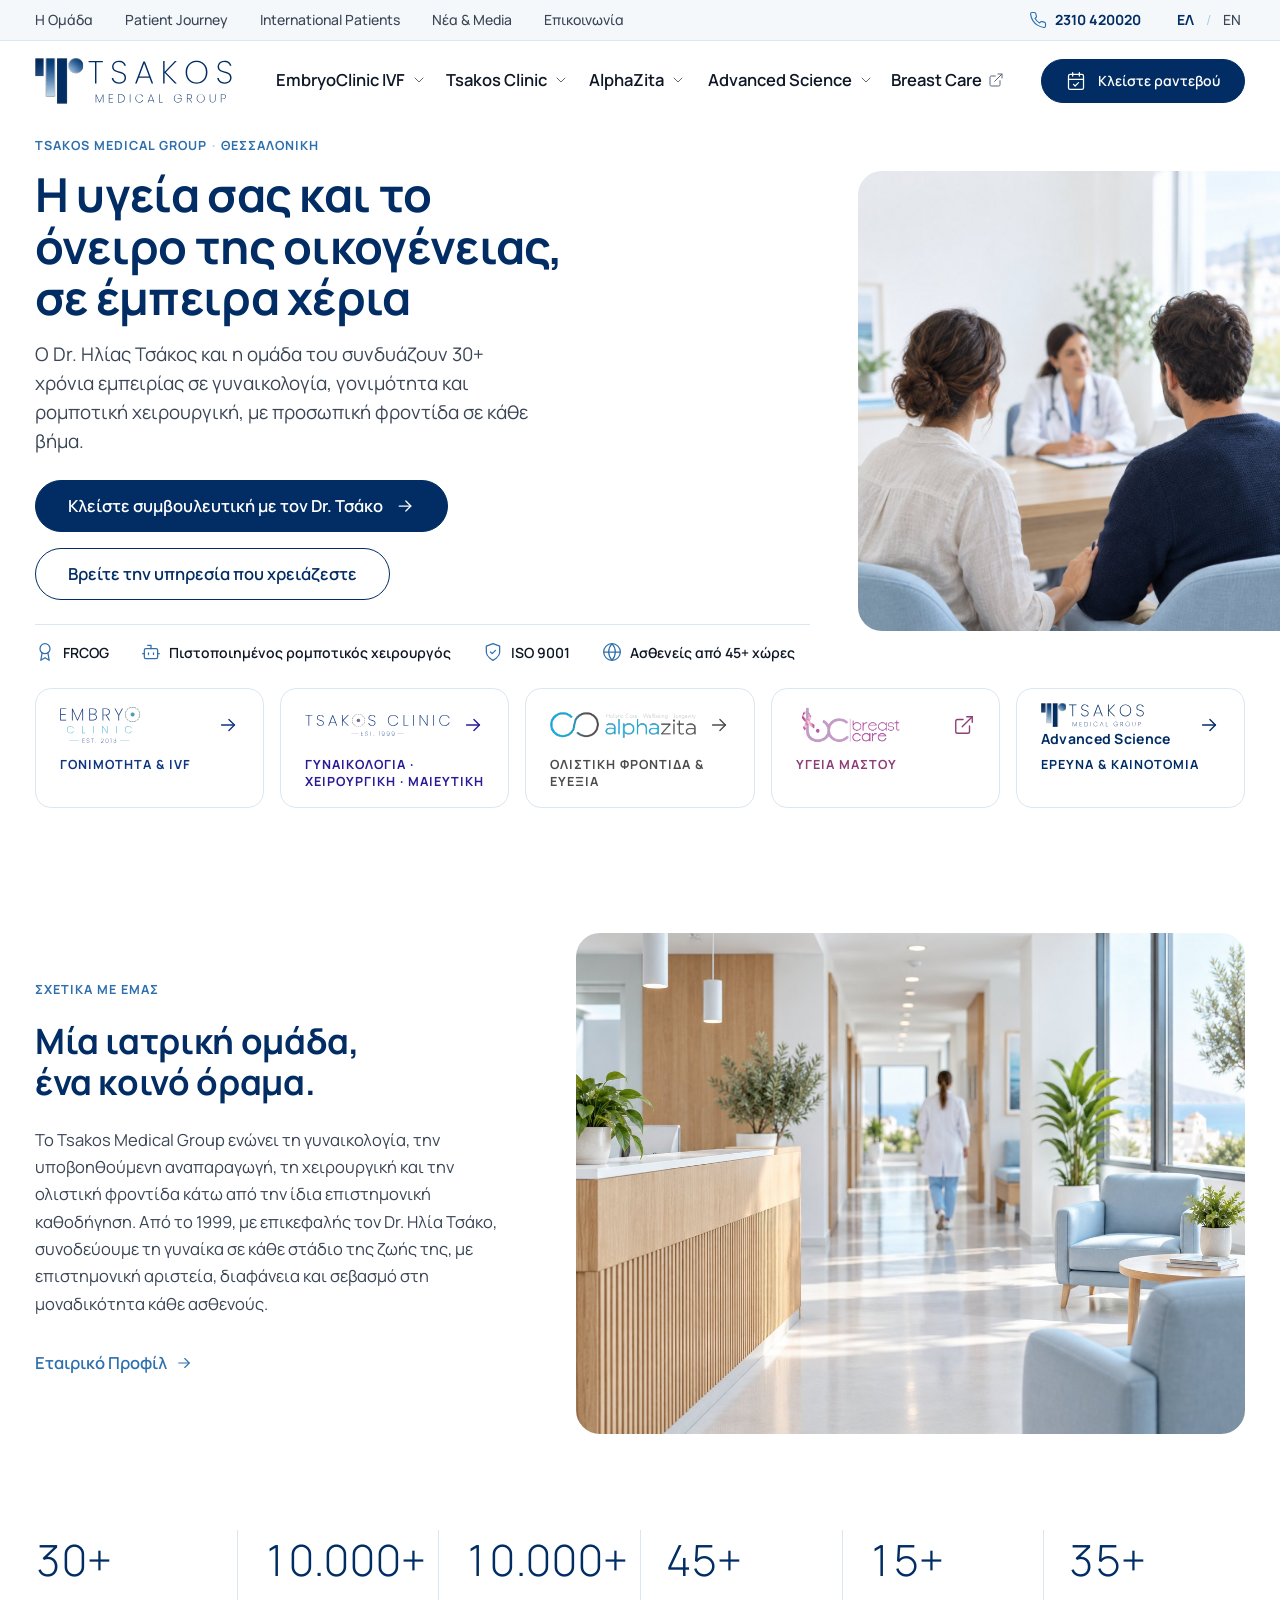
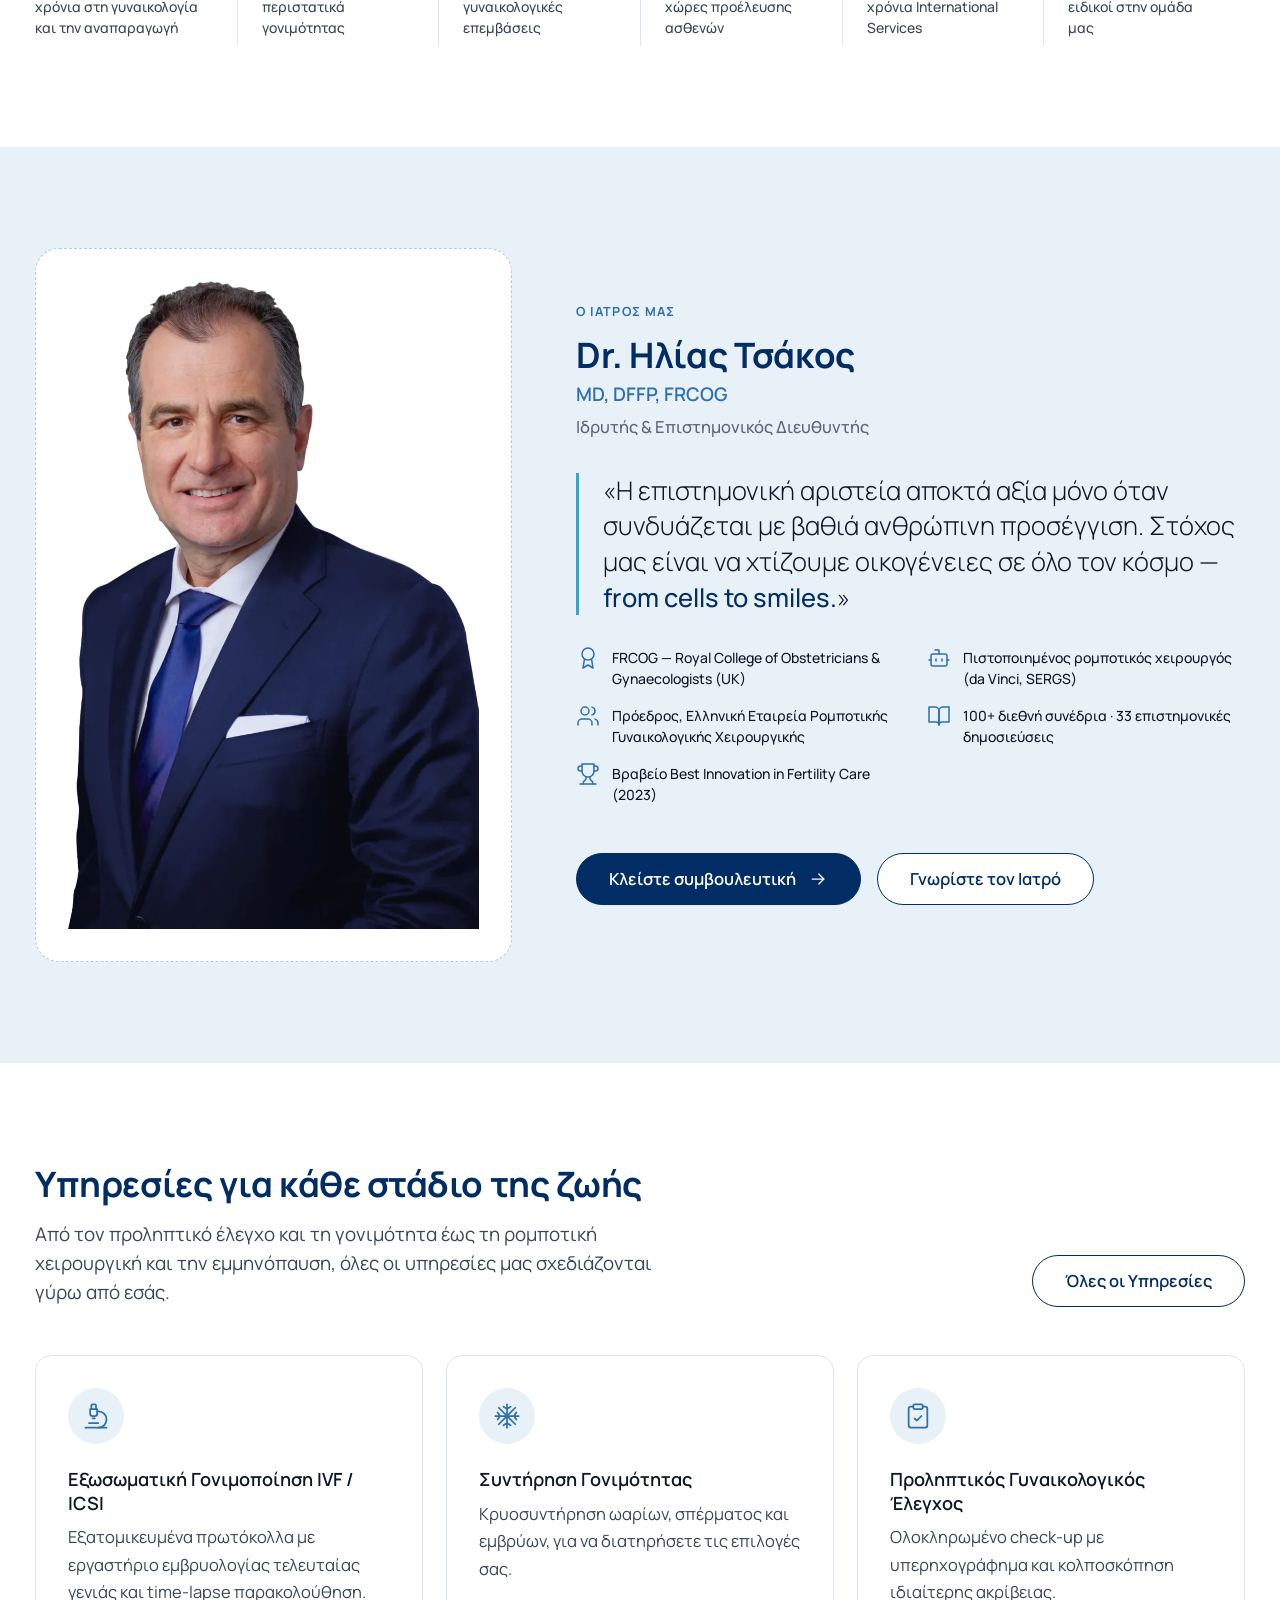
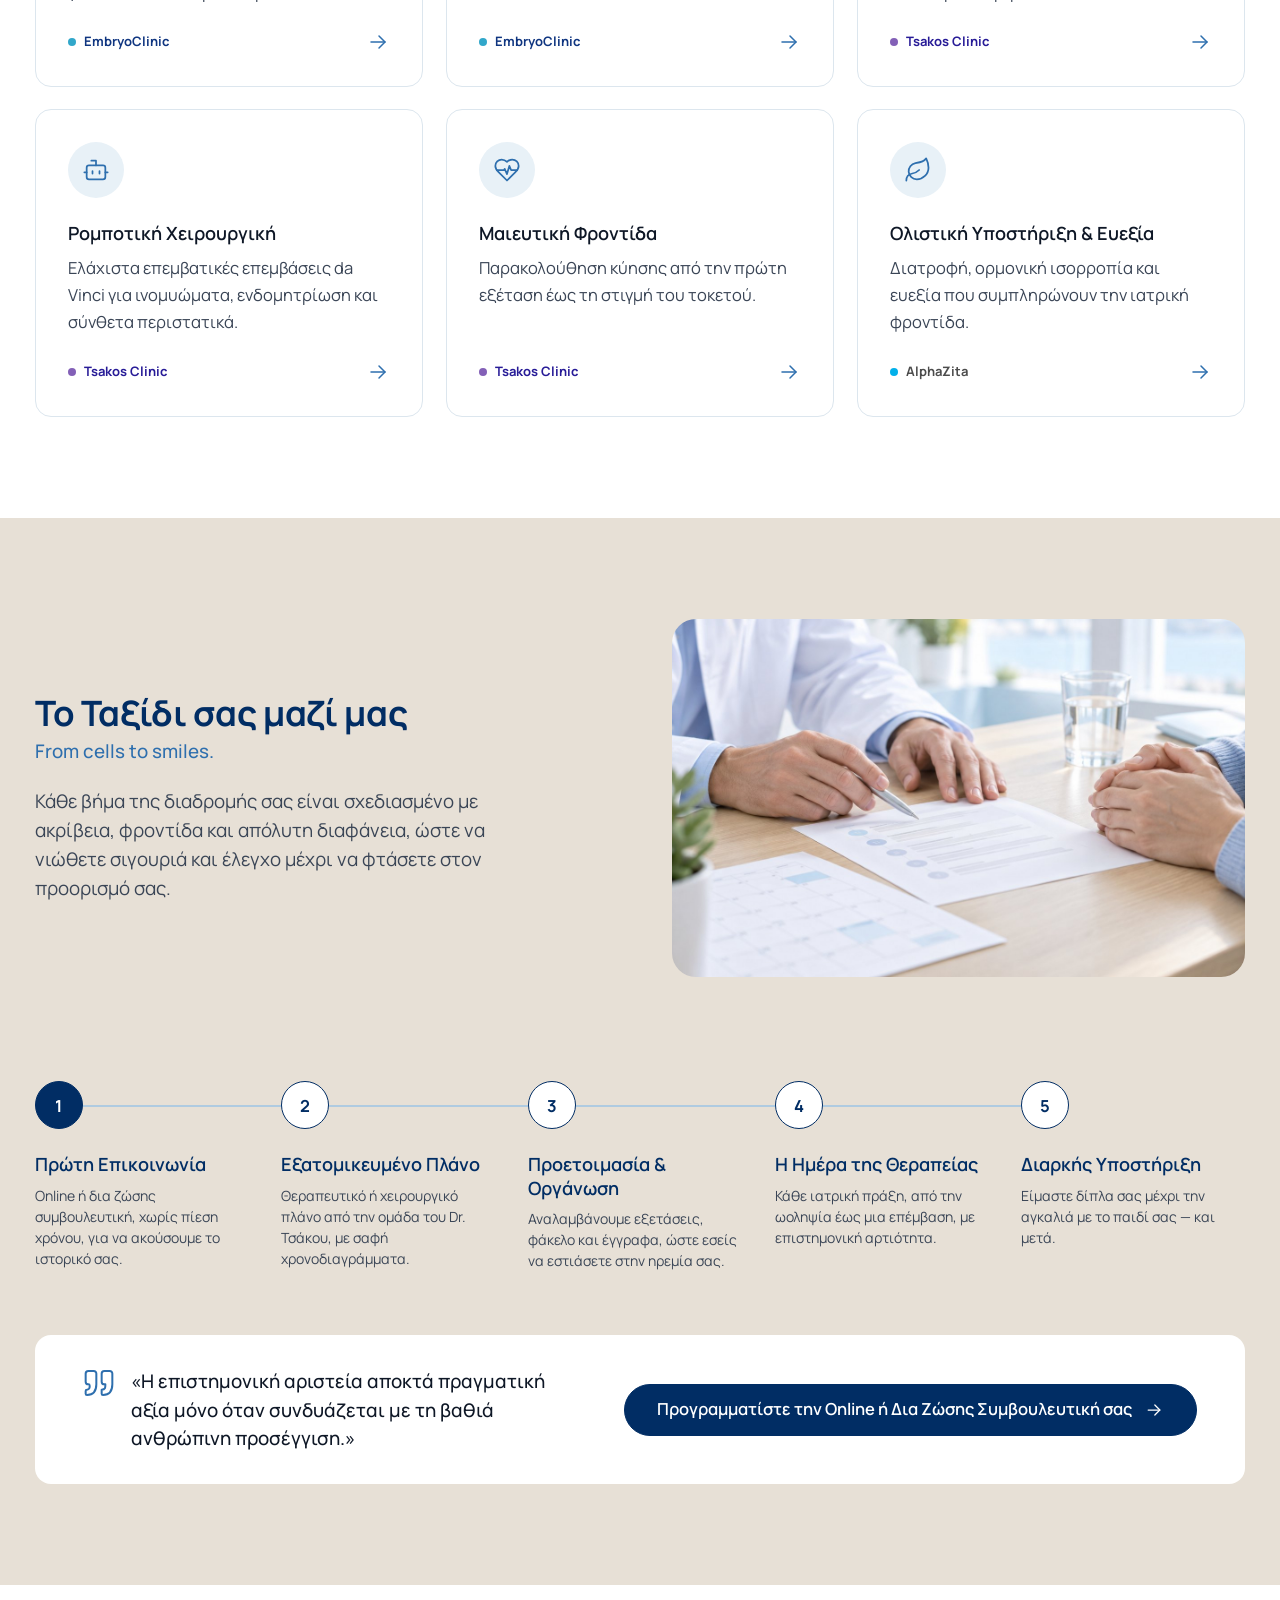
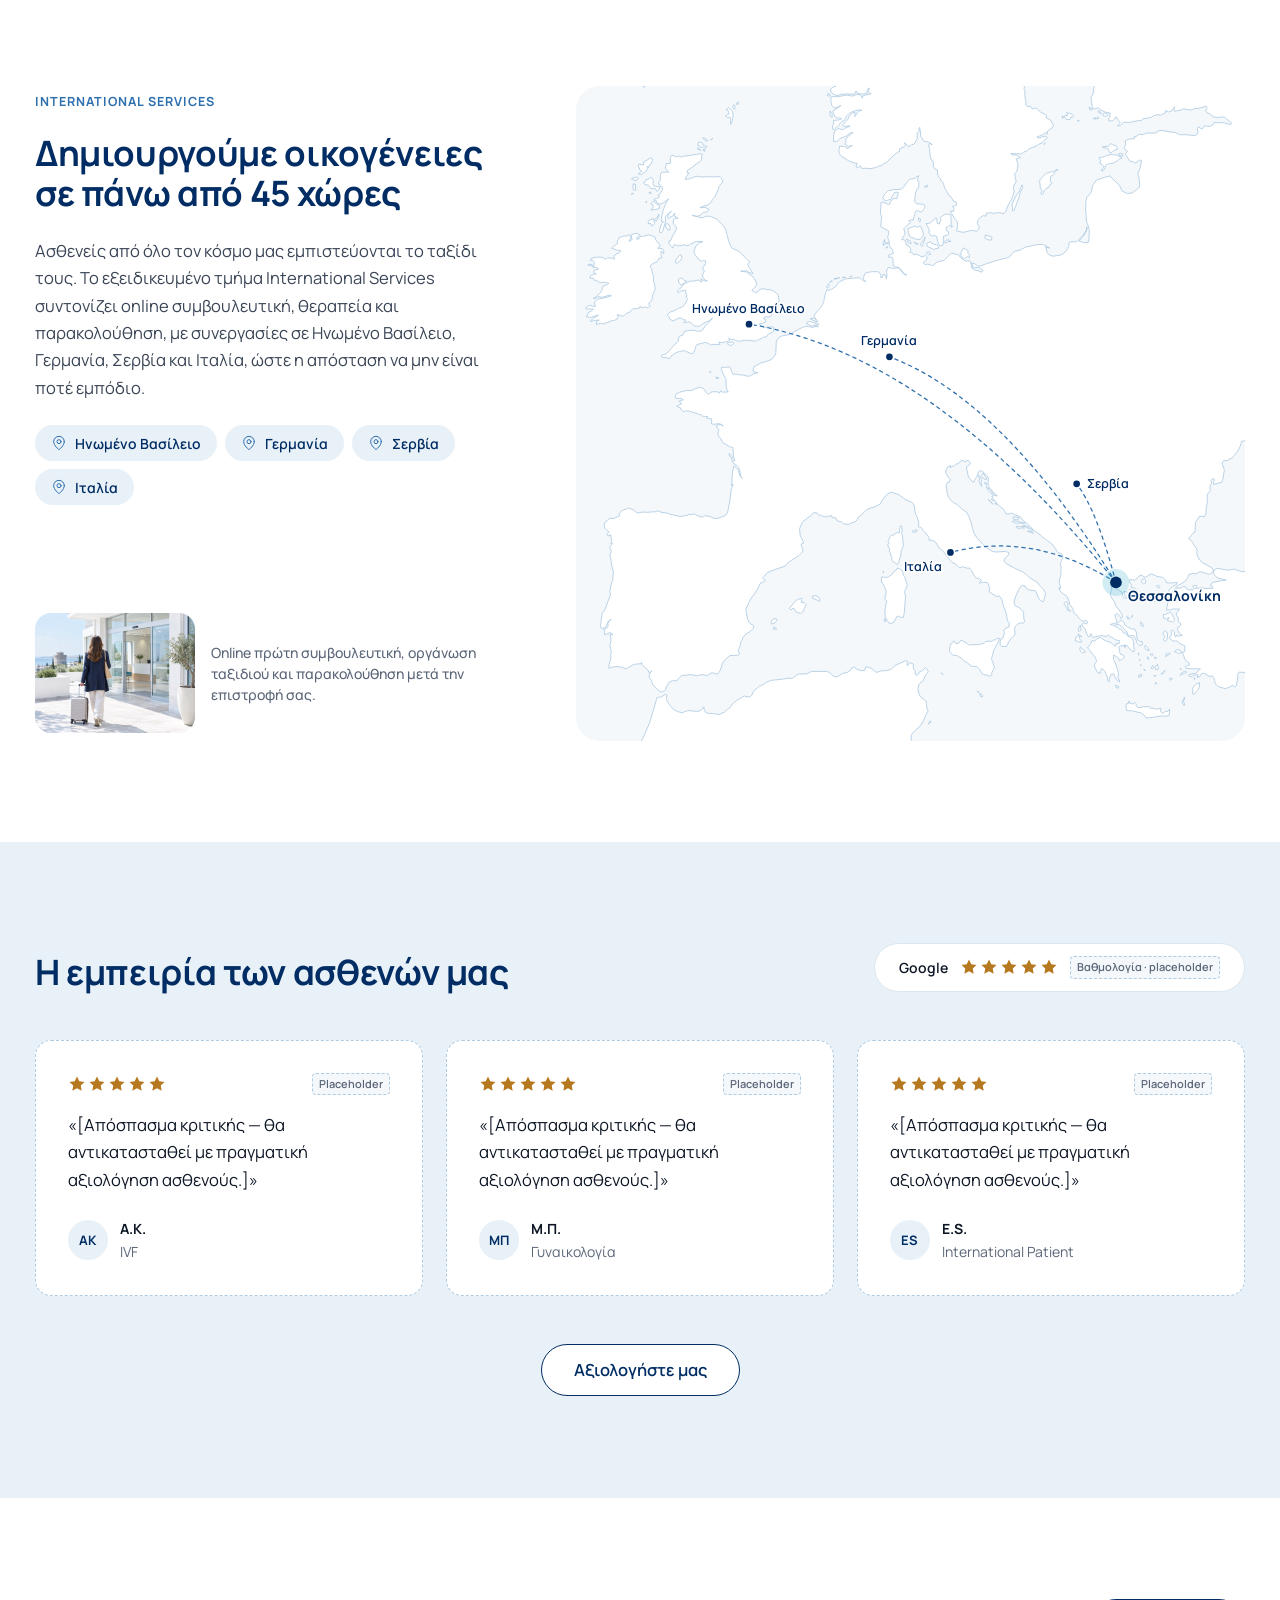
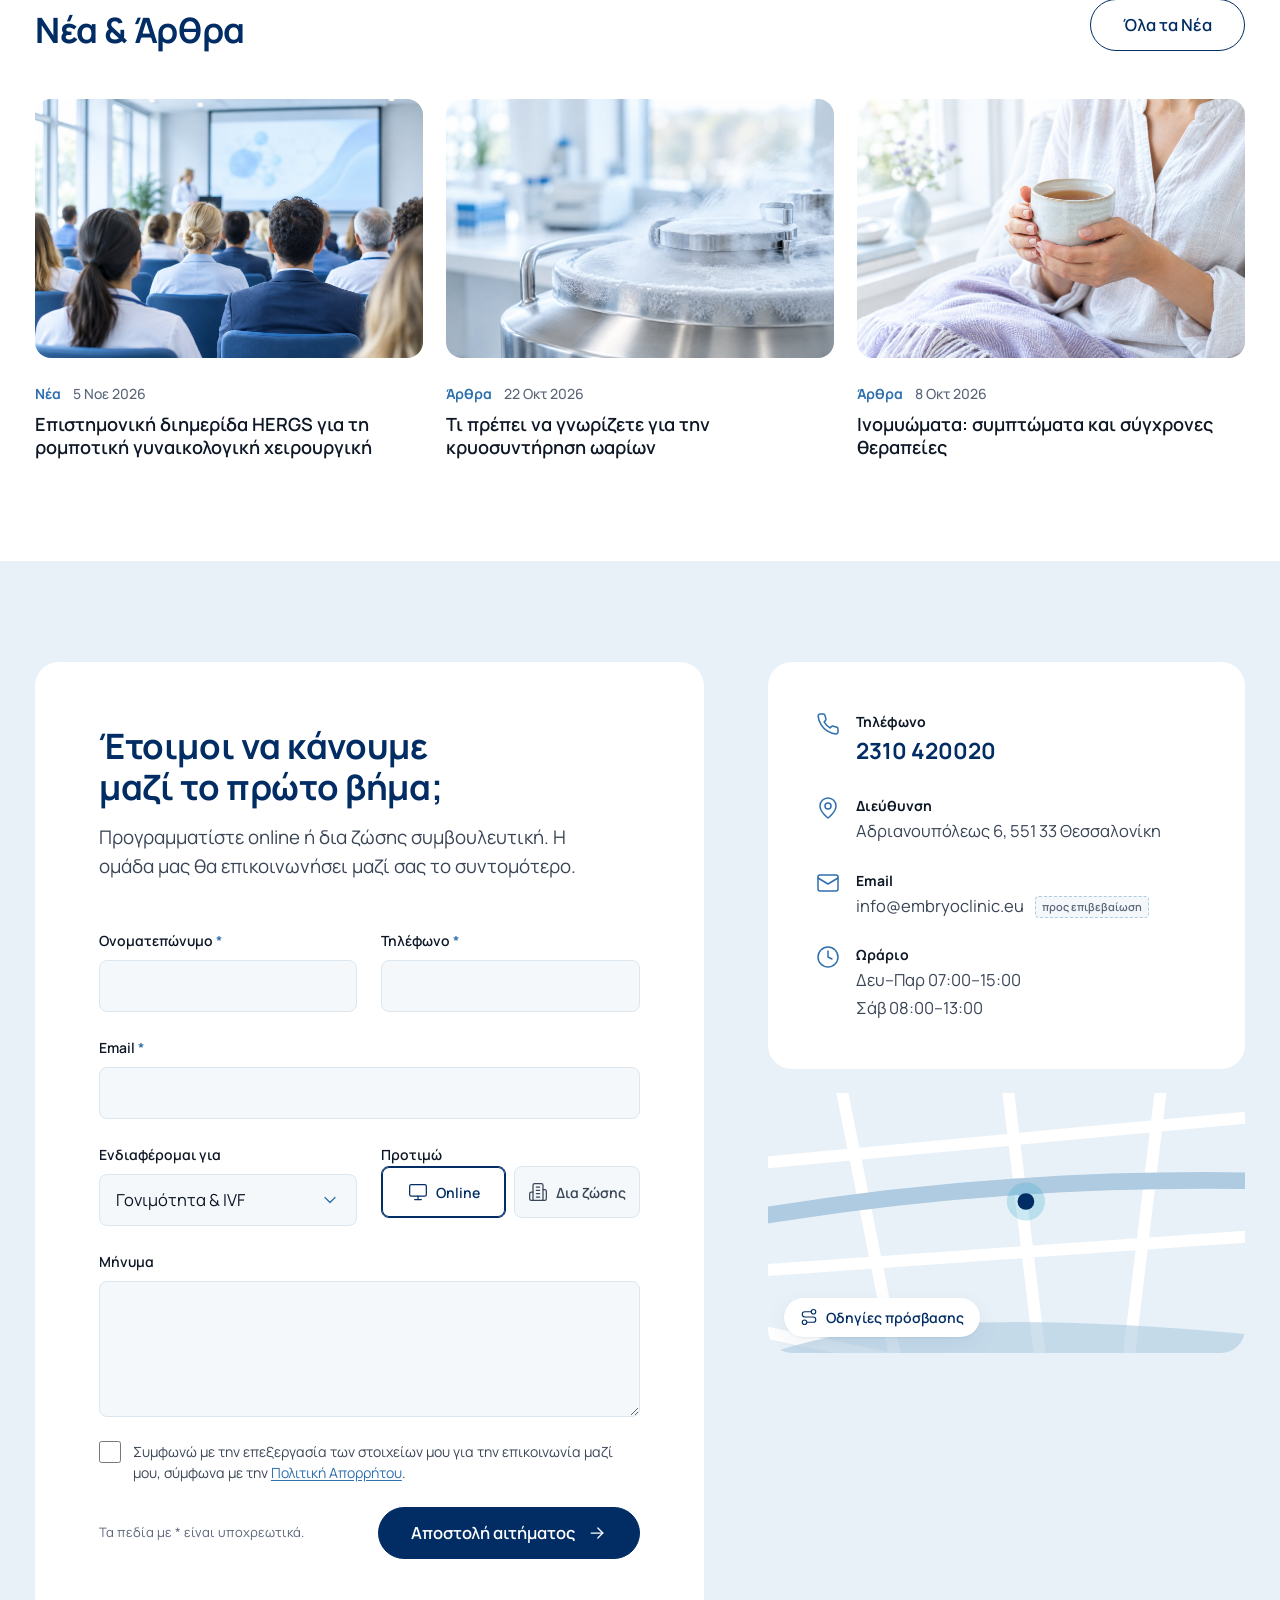
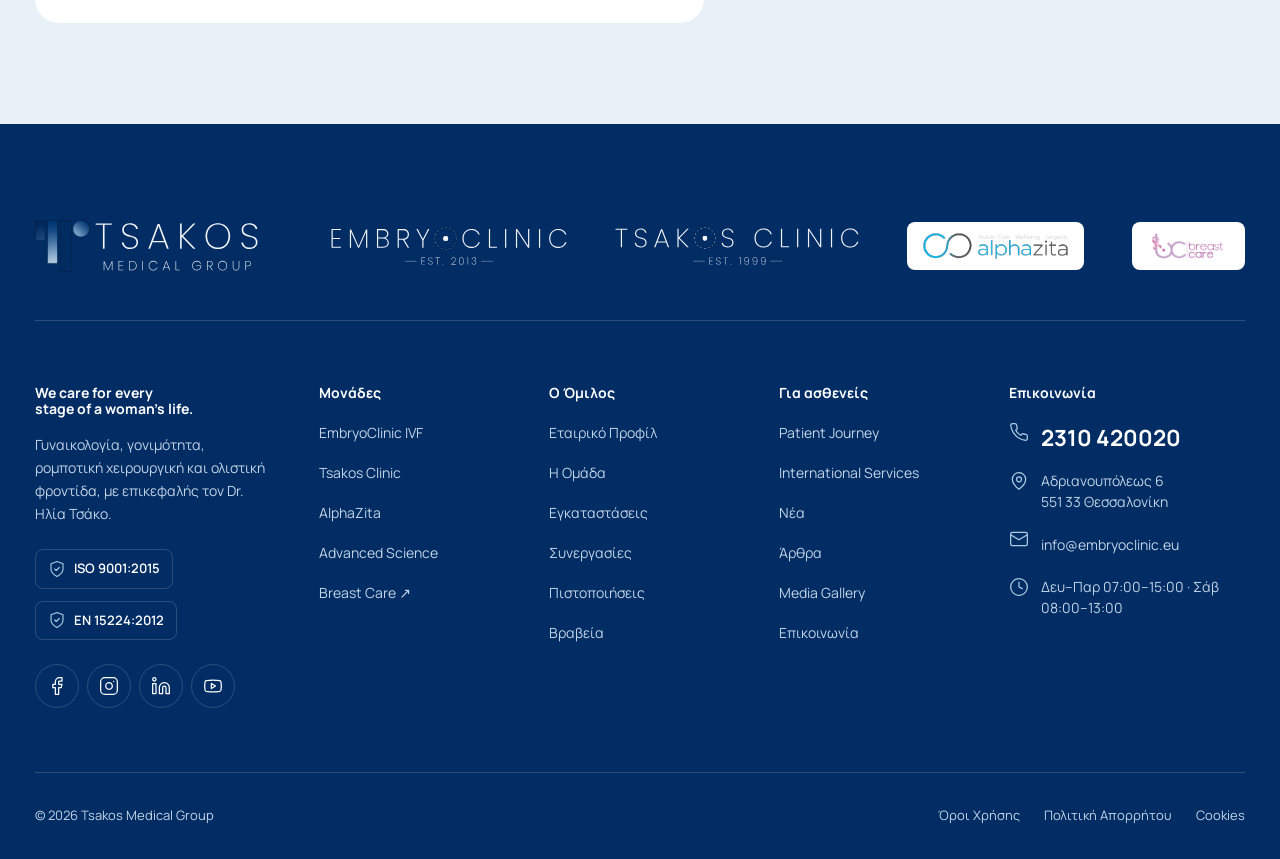
==== commit fe24fb00: "Update index.html" ====
--- a/index.html
+++ b/index.html
@@ -326,10 +326,11 @@
     <div class="container doctor__grid">
       <figure class="doctor__media reveal">
         <div class="ph-frame" role="img" aria-label="Θέση φωτογραφίας του Dr. Ηλία Τσάκου — θα δοθεί από τον πελάτη">
-          <svg class="icon" aria-hidden="true"><use href="#i-user"/></svg>
+          <img src="assets/img/TSAKOS.webp" alt="Φωτεινός χώρος υποδοχής της κλινικής με λευκούς τοίχους, ξύλο δρυός, φυτά και γαλάζια καθίσματα" width="1280" height="960">
+          <!-- <svg class="icon" aria-hidden="true"><use href="#i-user"/></svg>
           <strong>Φωτογραφία Dr. Ηλία Τσάκου</strong>
           <span class="t-small">θα δοθεί από τον πελάτη · 4:5</span>
-          <small>Art direction: περιβαλλοντικό πορτρέτο στο ιατρείο, μπλε κοστούμι ή λευκή ποδιά, φως παραθύρου, ήρεμο μισό χαμόγελο.</small>
+          <small>Art direction: περιβαλλοντικό πορτρέτο στο ιατρείο, μπλε κοστούμι ή λευκή ποδιά, φως παραθύρου, ήρεμο μισό χαμόγελο.</small> -->
         </div>
       </figure>
       <div class="doctor__copy">
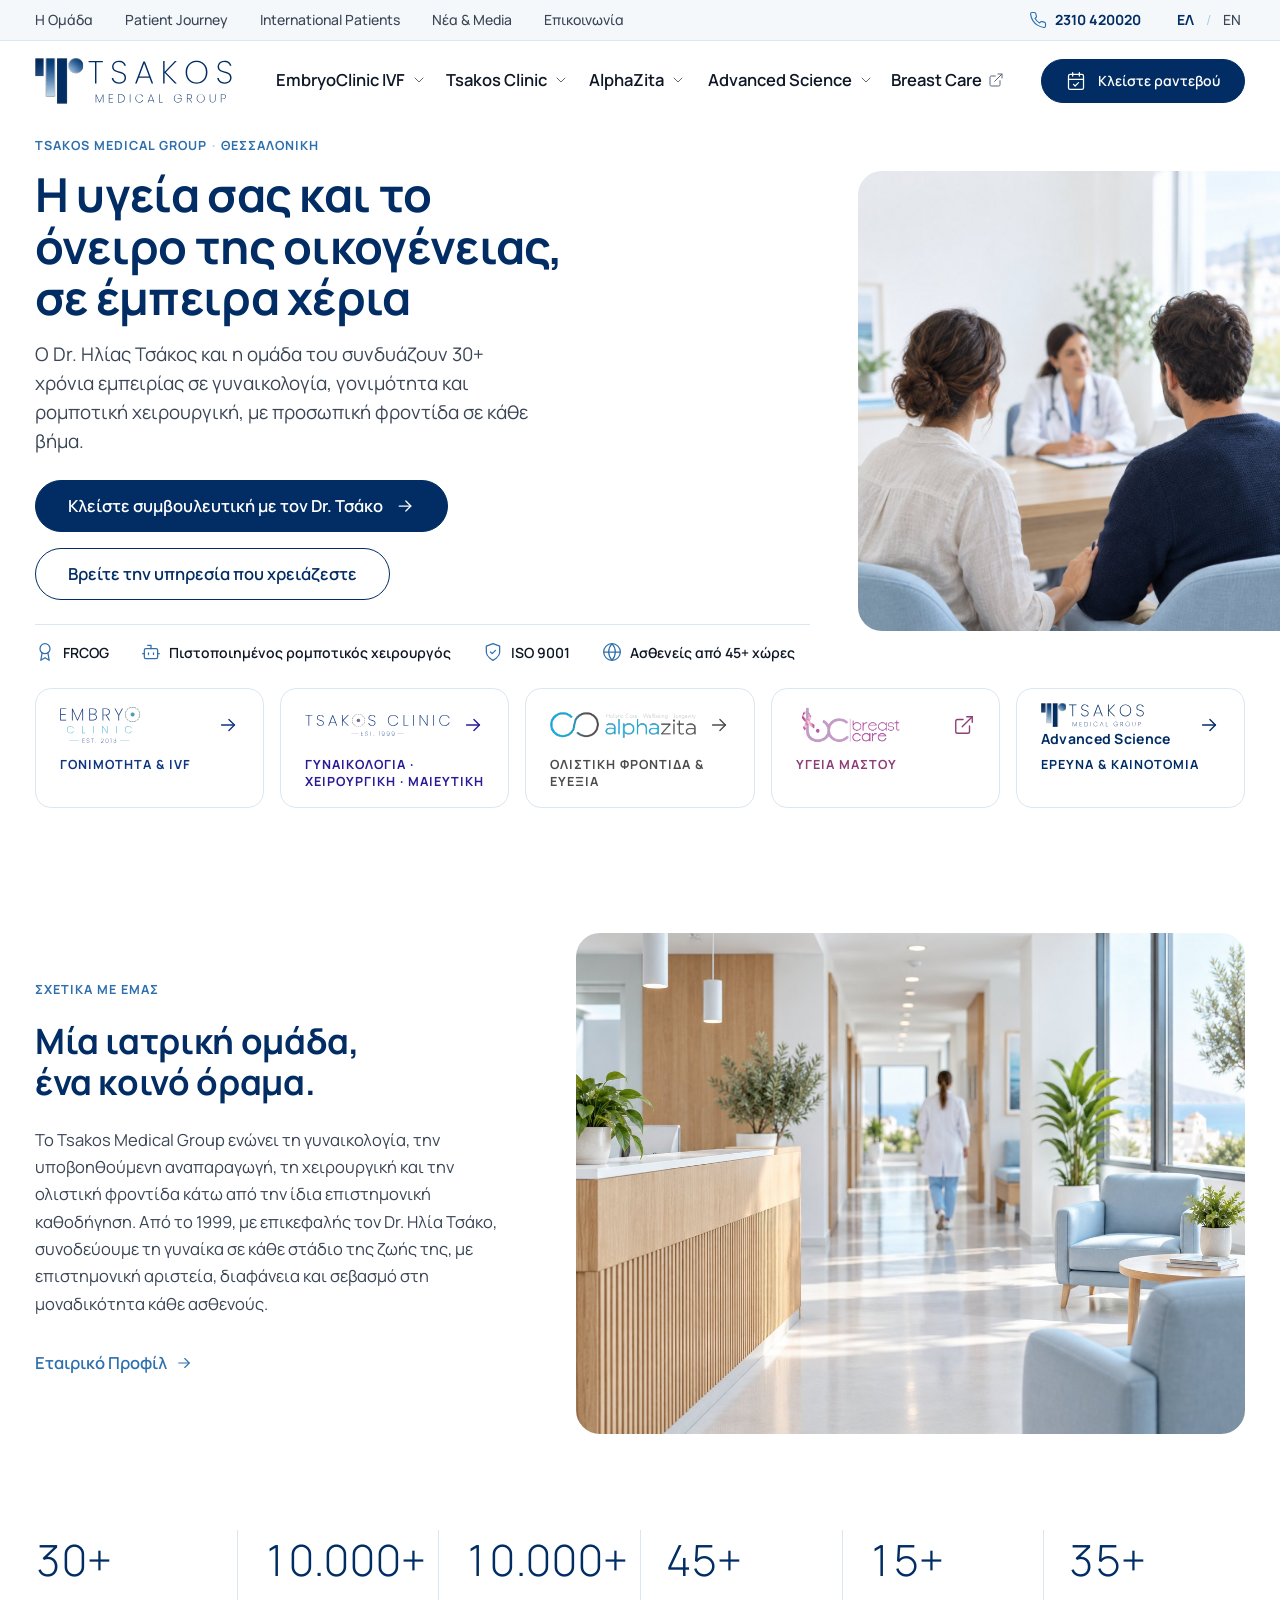
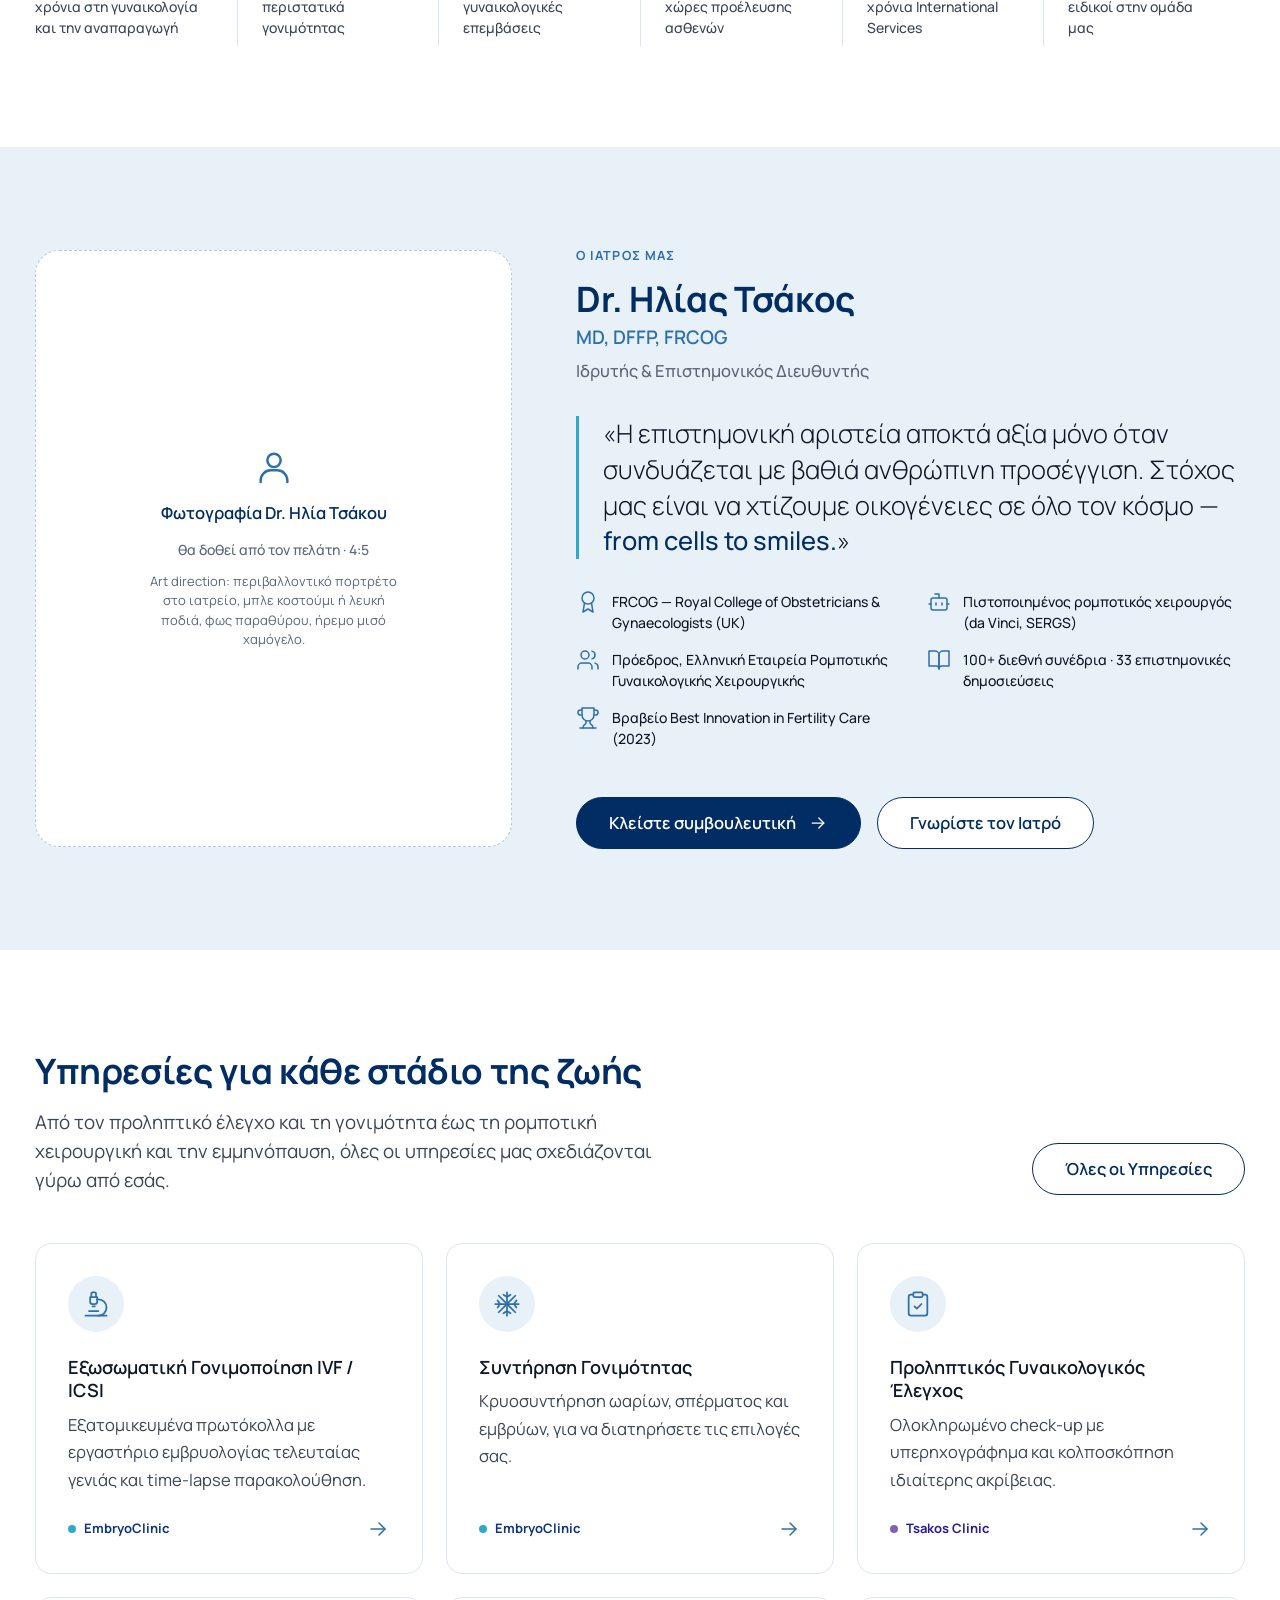
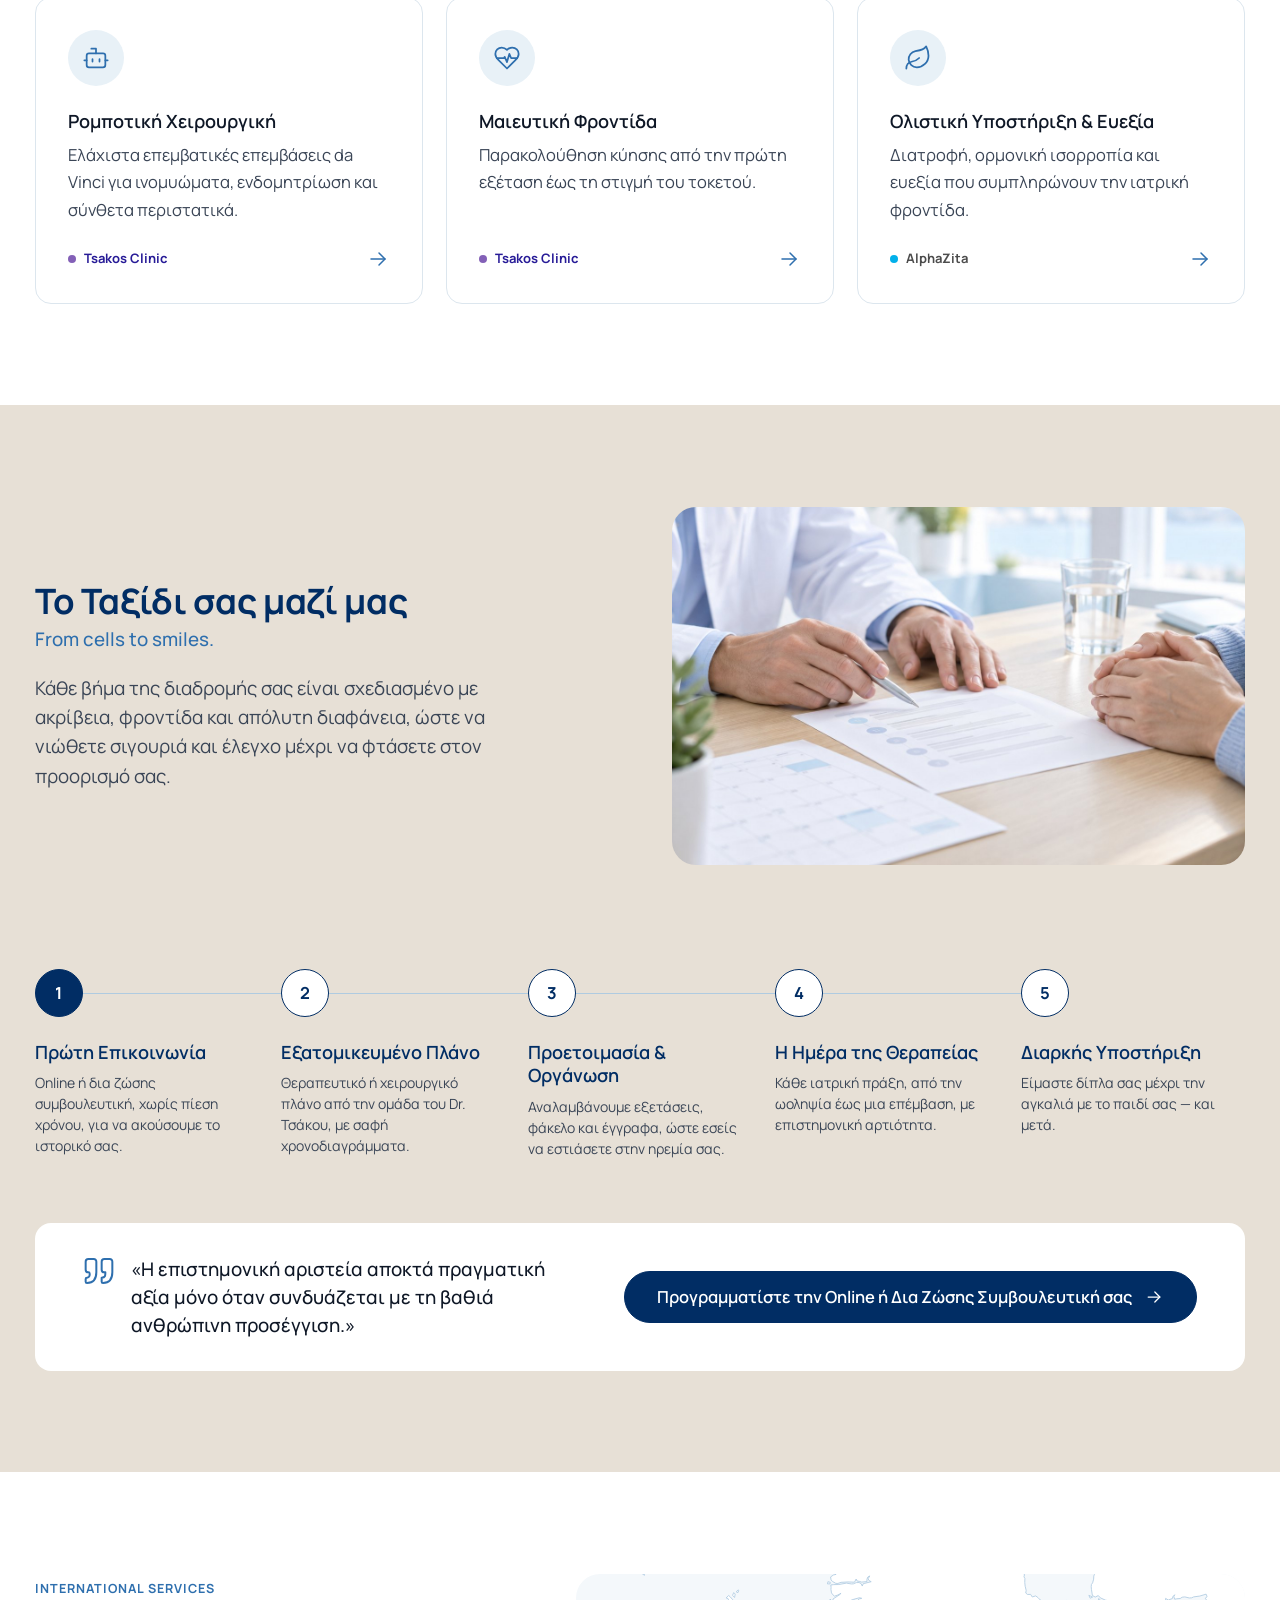
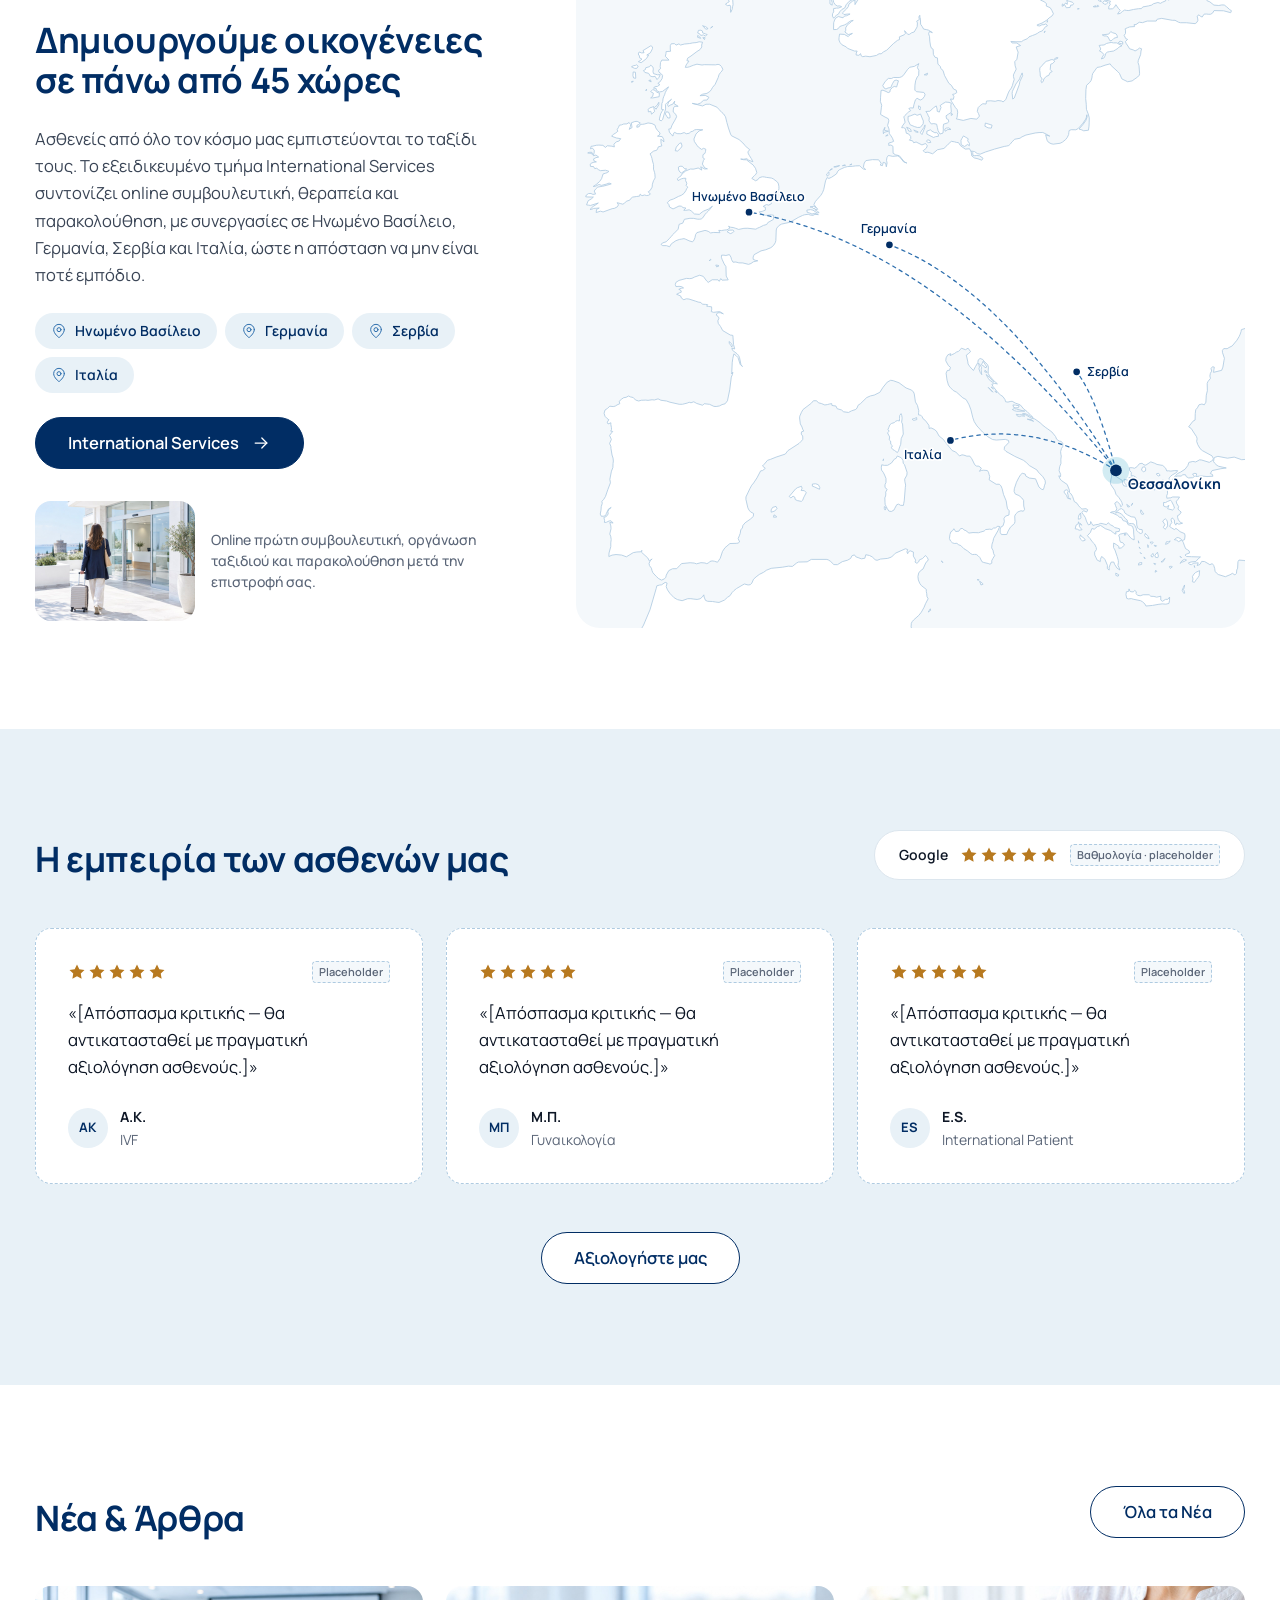
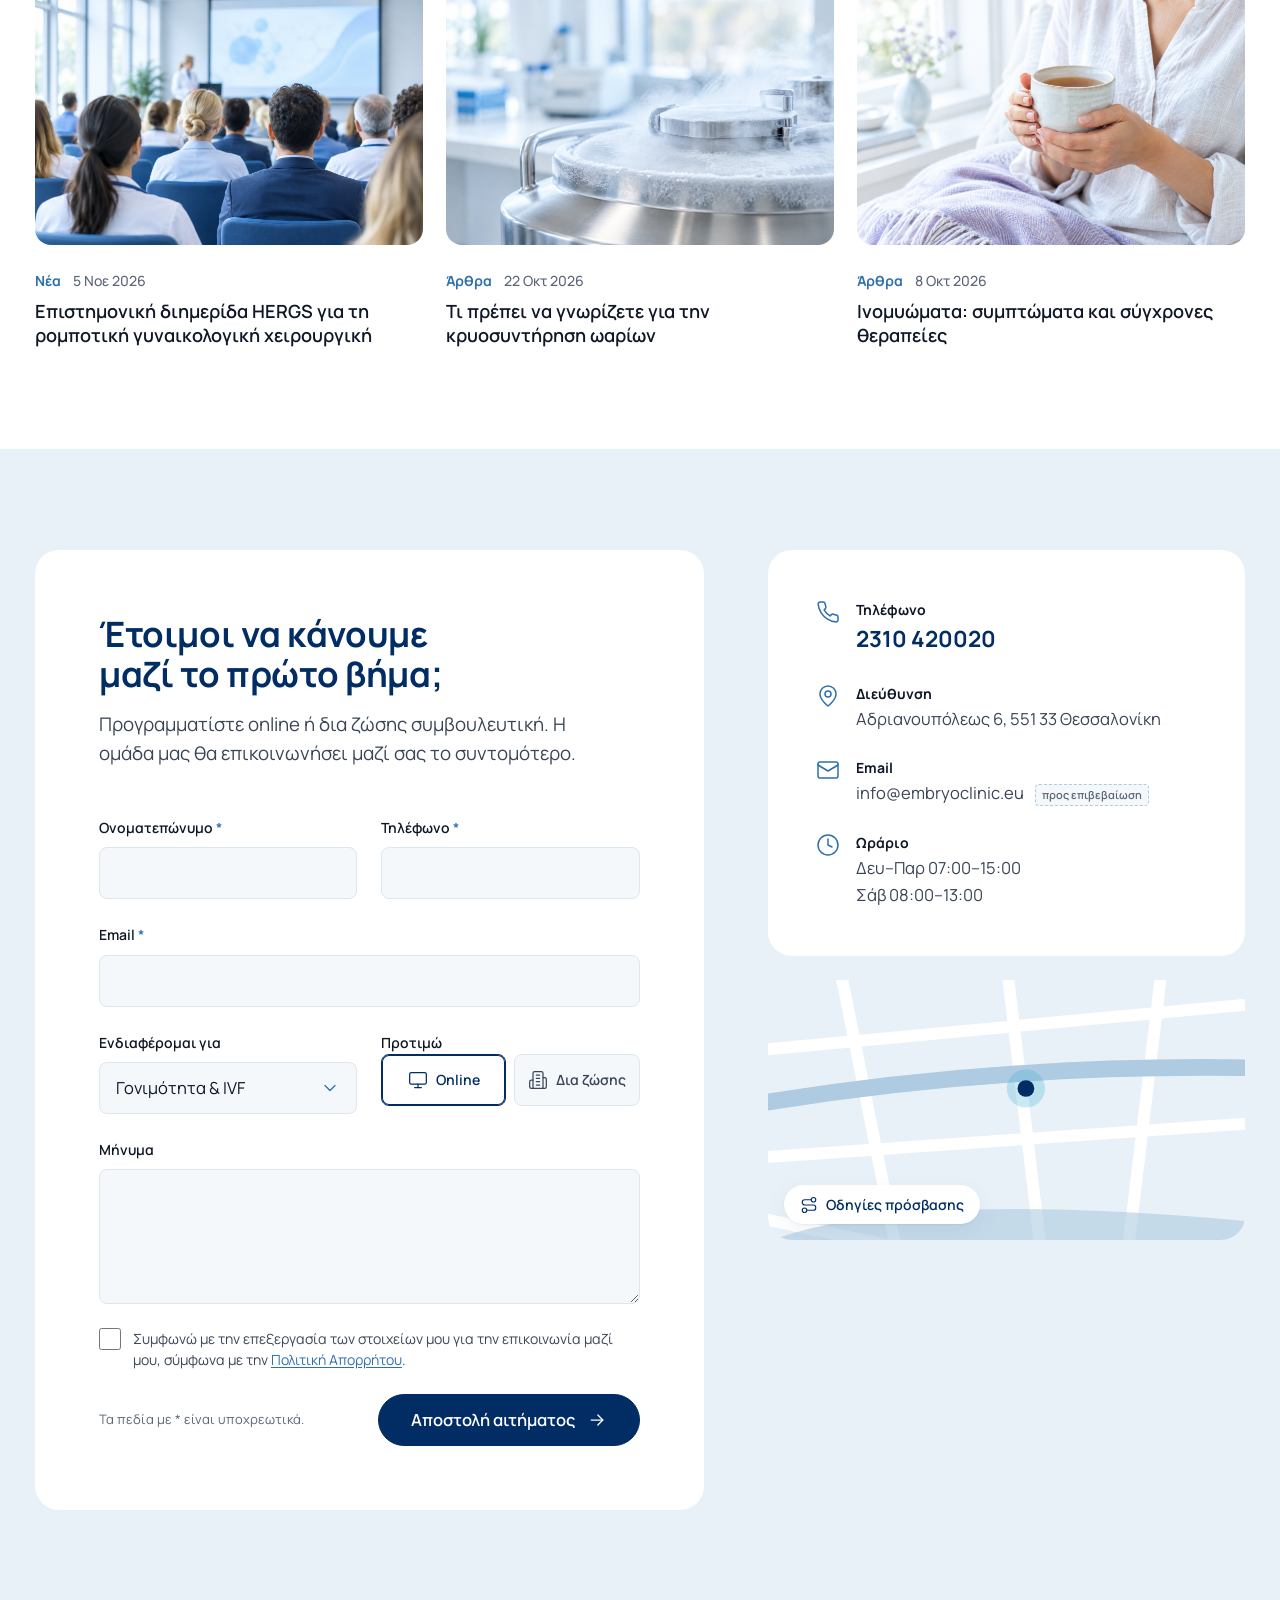
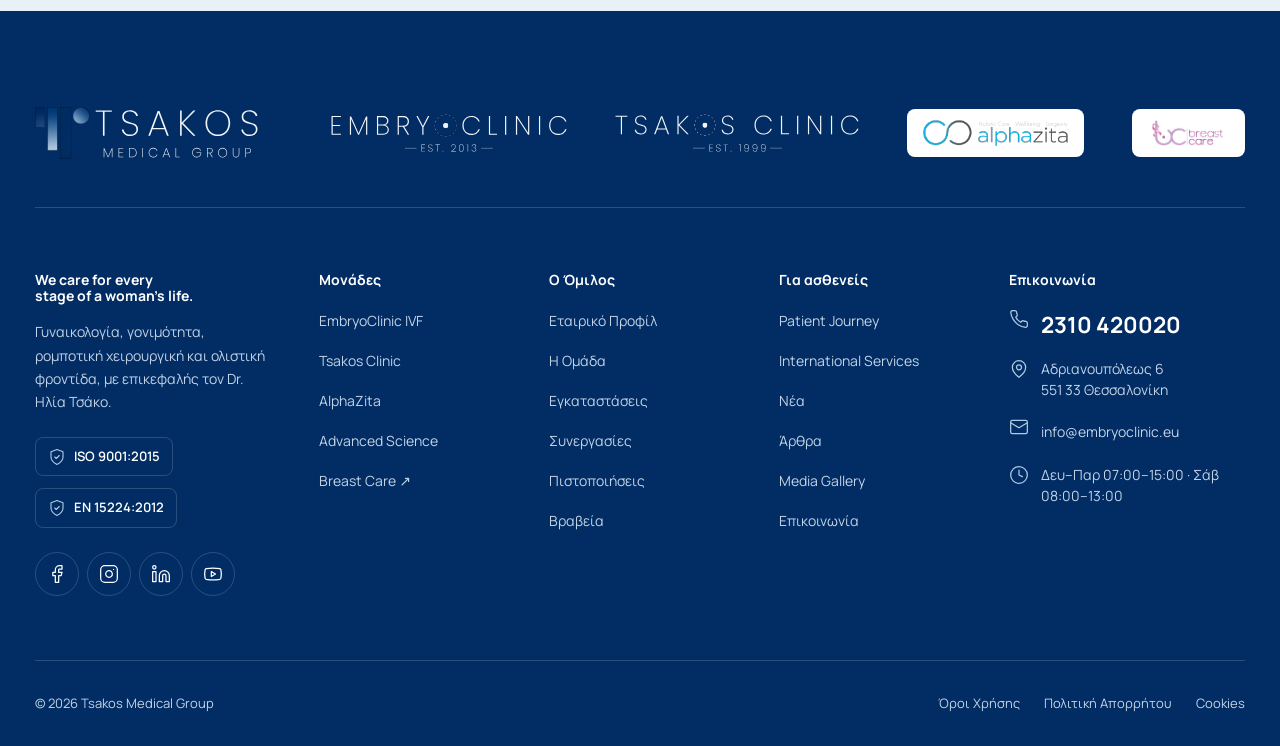
==== commit d5d0875c: "Add files via upload" ====
--- a/index.html
+++ b/index.html
@@ -326,11 +326,10 @@
     <div class="container doctor__grid">
       <figure class="doctor__media reveal">
         <div class="ph-frame" role="img" aria-label="Θέση φωτογραφίας του Dr. Ηλία Τσάκου — θα δοθεί από τον πελάτη">
-          <img src="assets/img/TSAKOS.webp" alt="Φωτεινός χώρος υποδοχής της κλινικής με λευκούς τοίχους, ξύλο δρυός, φυτά και γαλάζια καθίσματα" width="1280" height="960">
-          <!-- <svg class="icon" aria-hidden="true"><use href="#i-user"/></svg>
+          <svg class="icon" aria-hidden="true"><use href="#i-user"/></svg>
           <strong>Φωτογραφία Dr. Ηλία Τσάκου</strong>
           <span class="t-small">θα δοθεί από τον πελάτη · 4:5</span>
-          <small>Art direction: περιβαλλοντικό πορτρέτο στο ιατρείο, μπλε κοστούμι ή λευκή ποδιά, φως παραθύρου, ήρεμο μισό χαμόγελο.</small> -->
+          <small>Art direction: περιβαλλοντικό πορτρέτο στο ιατρείο, μπλε κοστούμι ή λευκή ποδιά, φως παραθύρου, ήρεμο μισό χαμόγελο.</small>
         </div>
       </figure>
       <div class="doctor__copy">
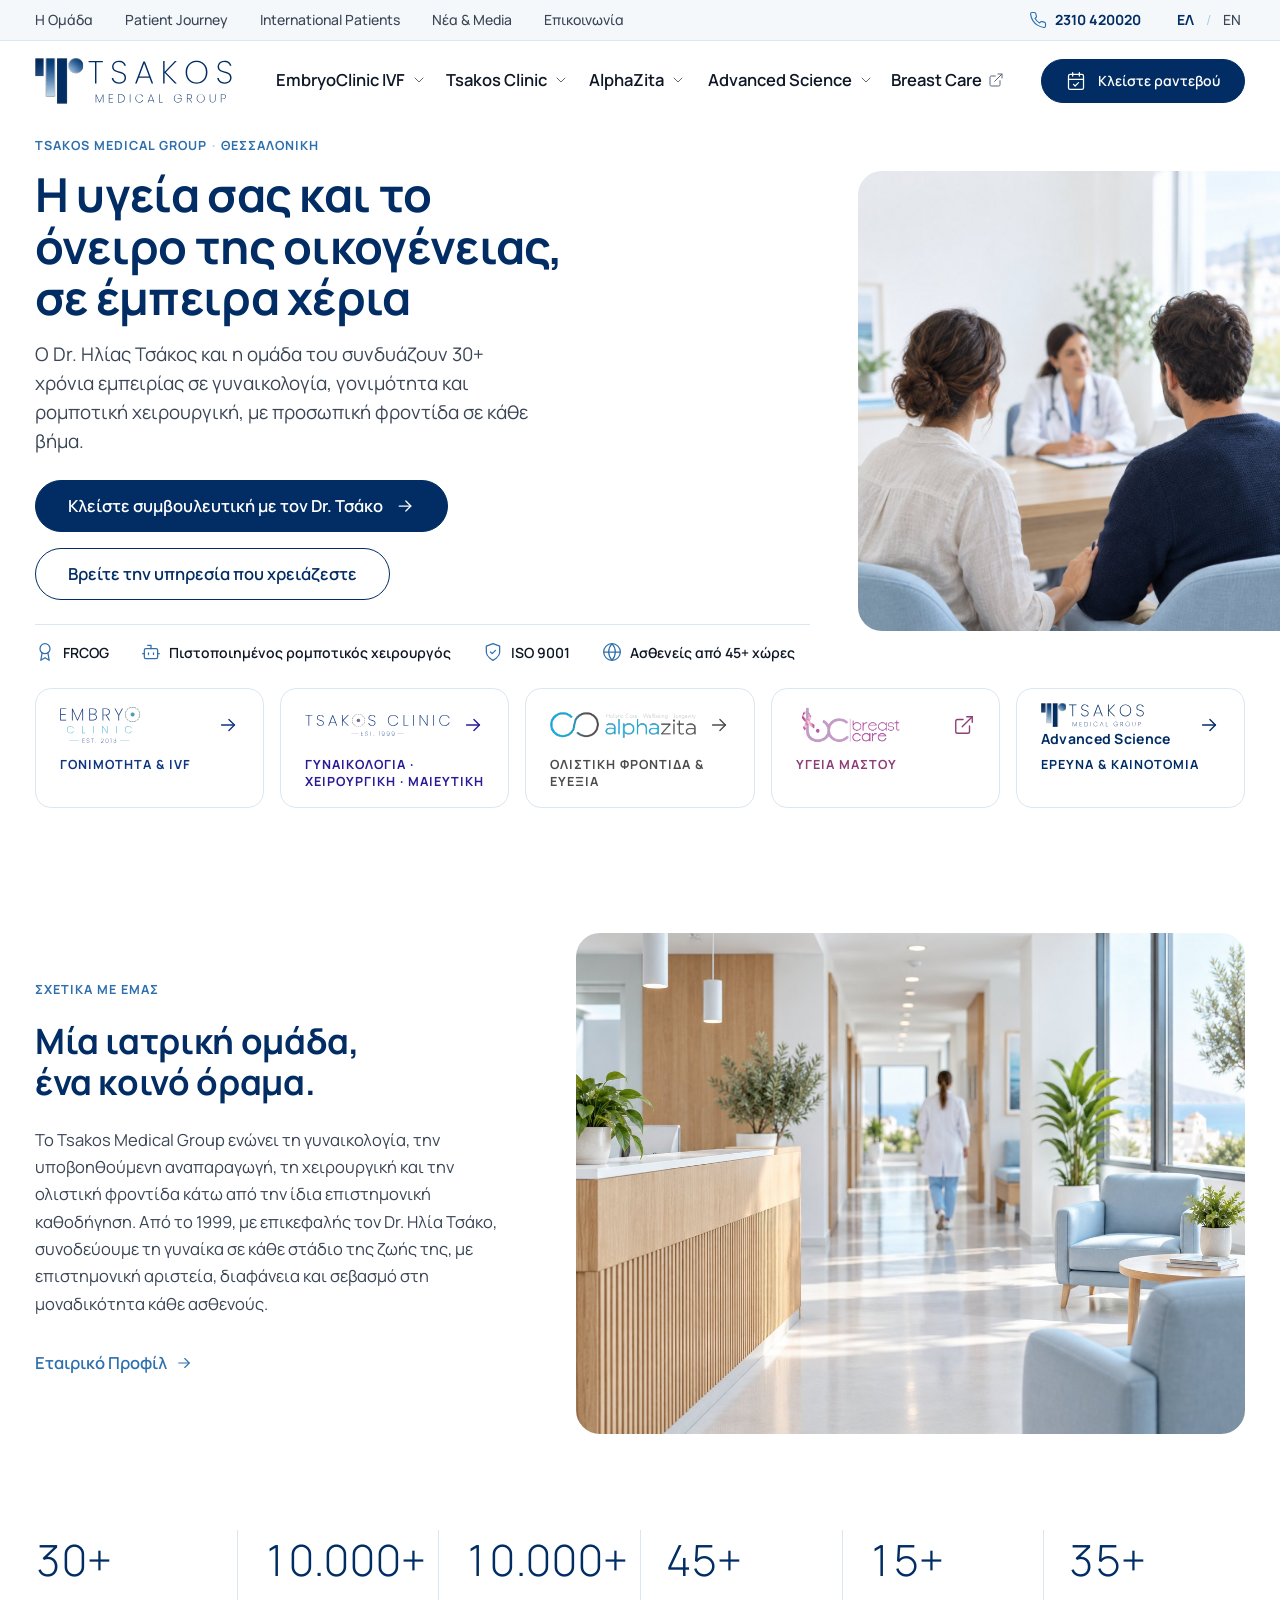
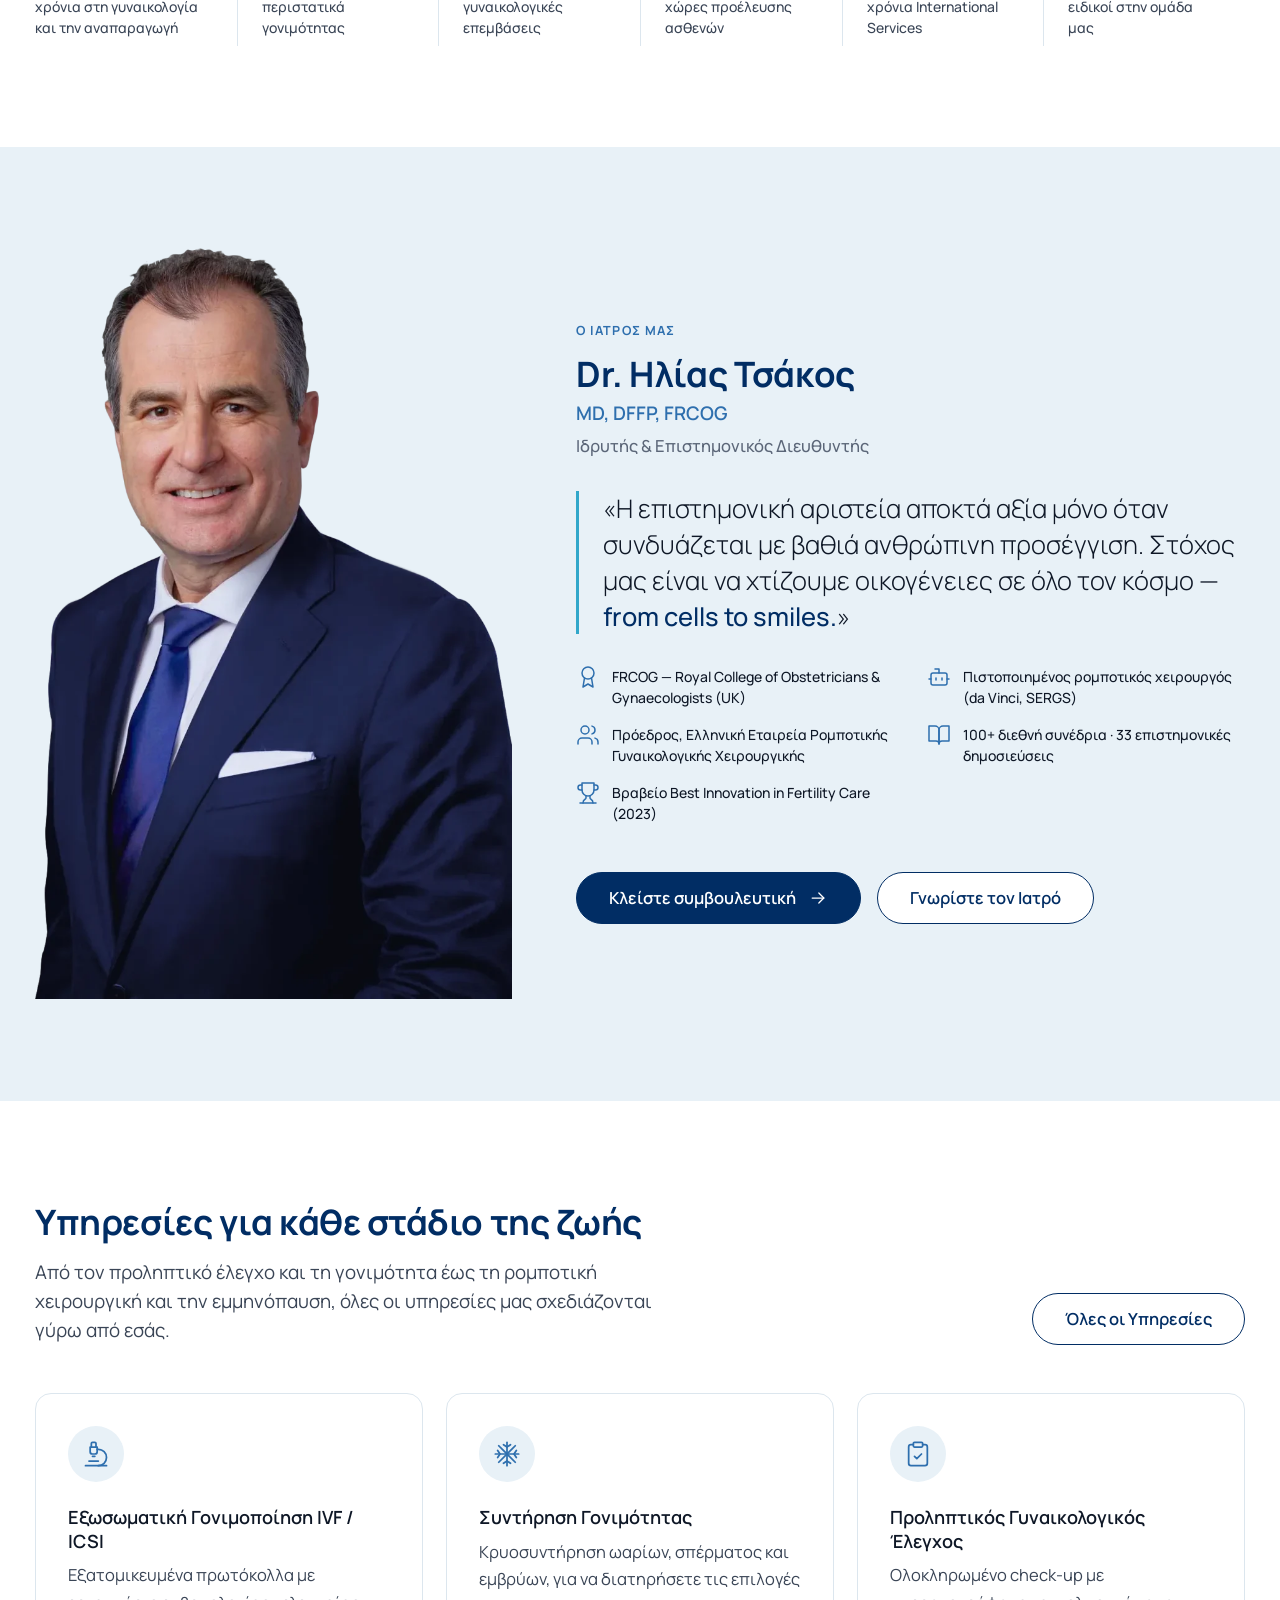
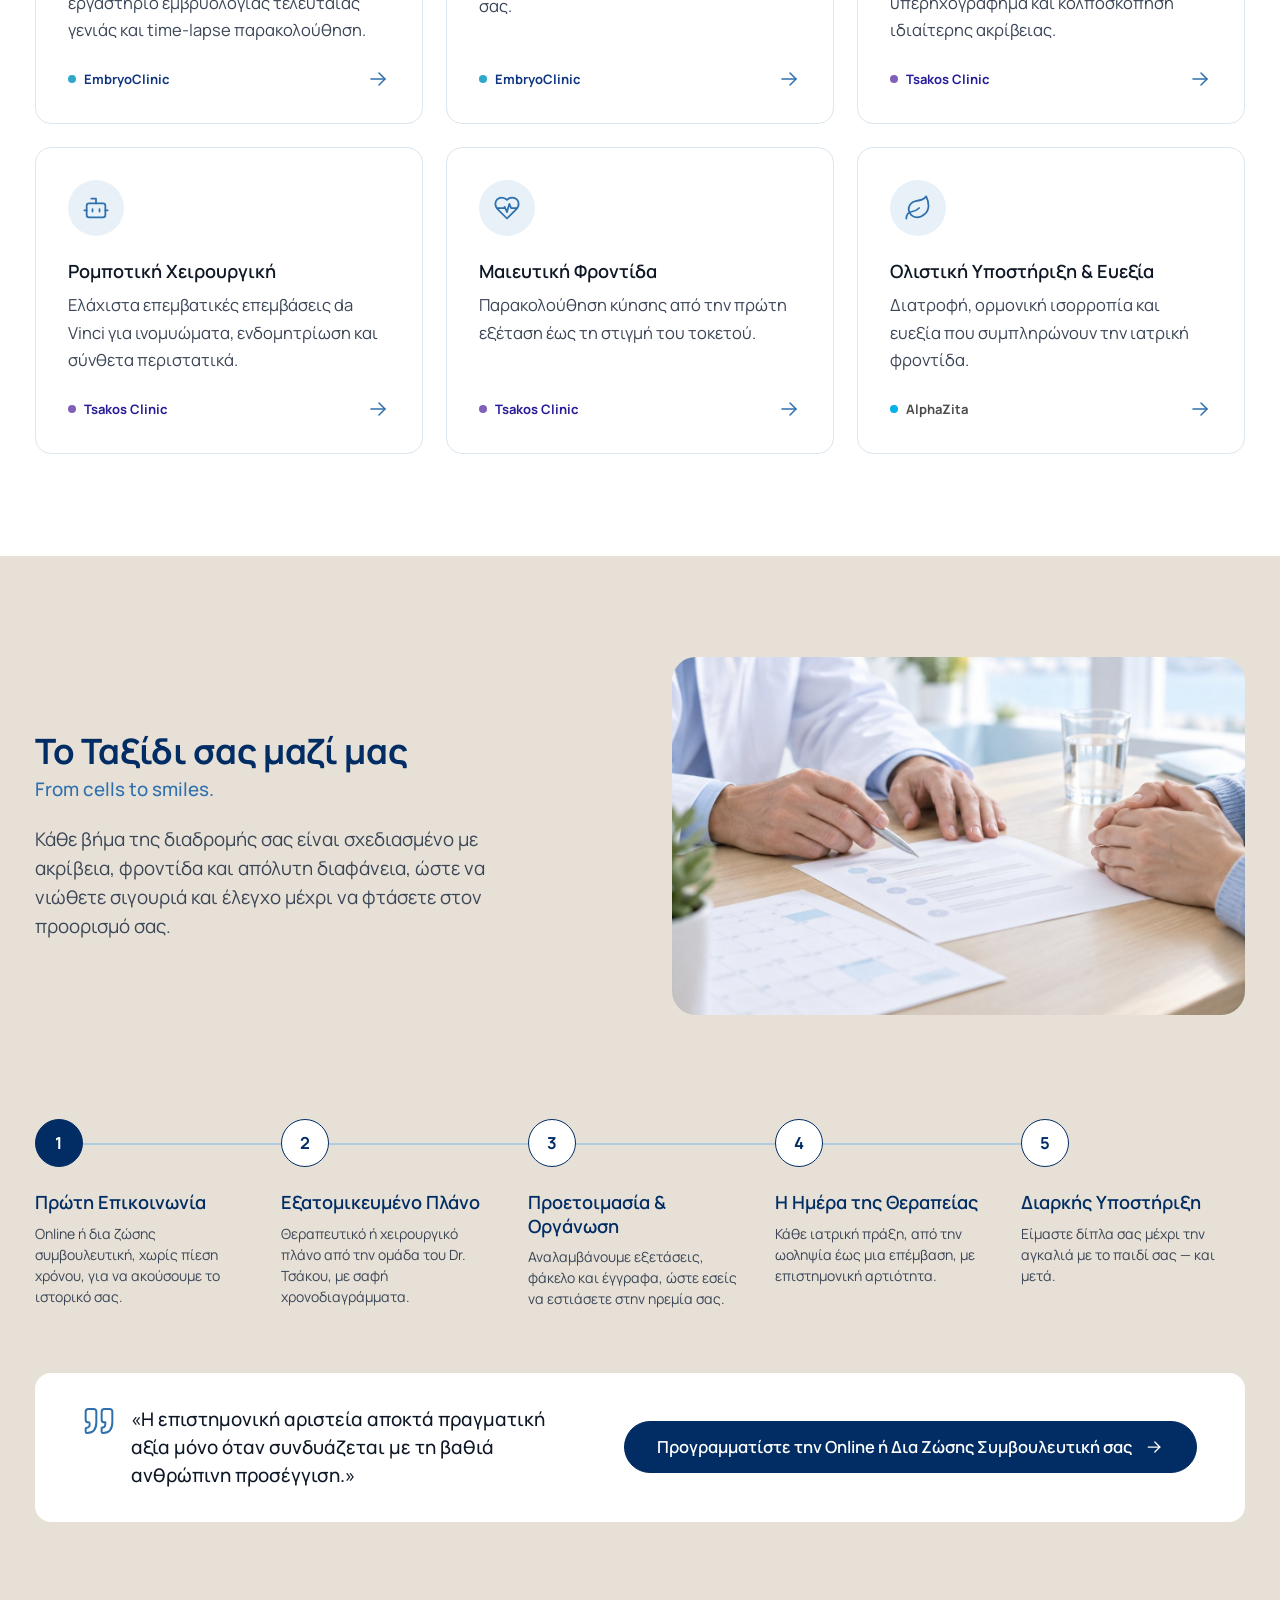
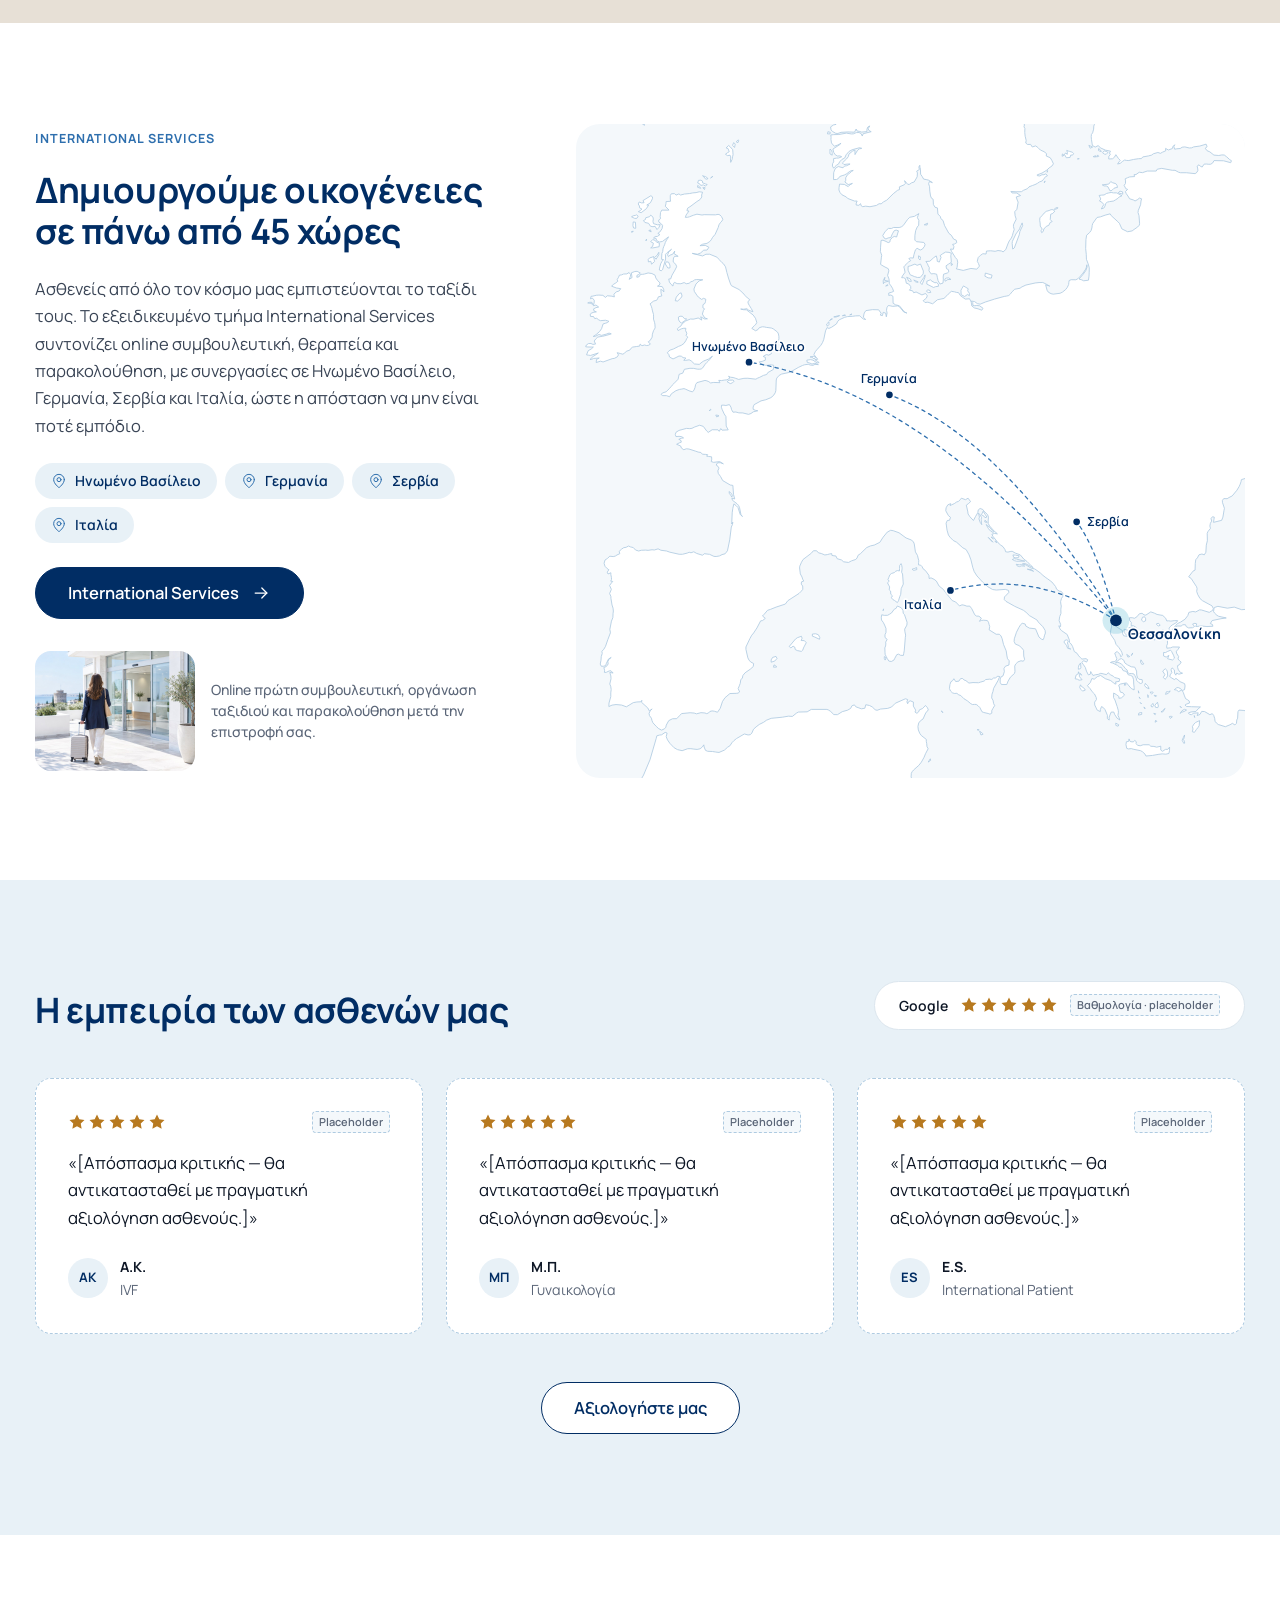
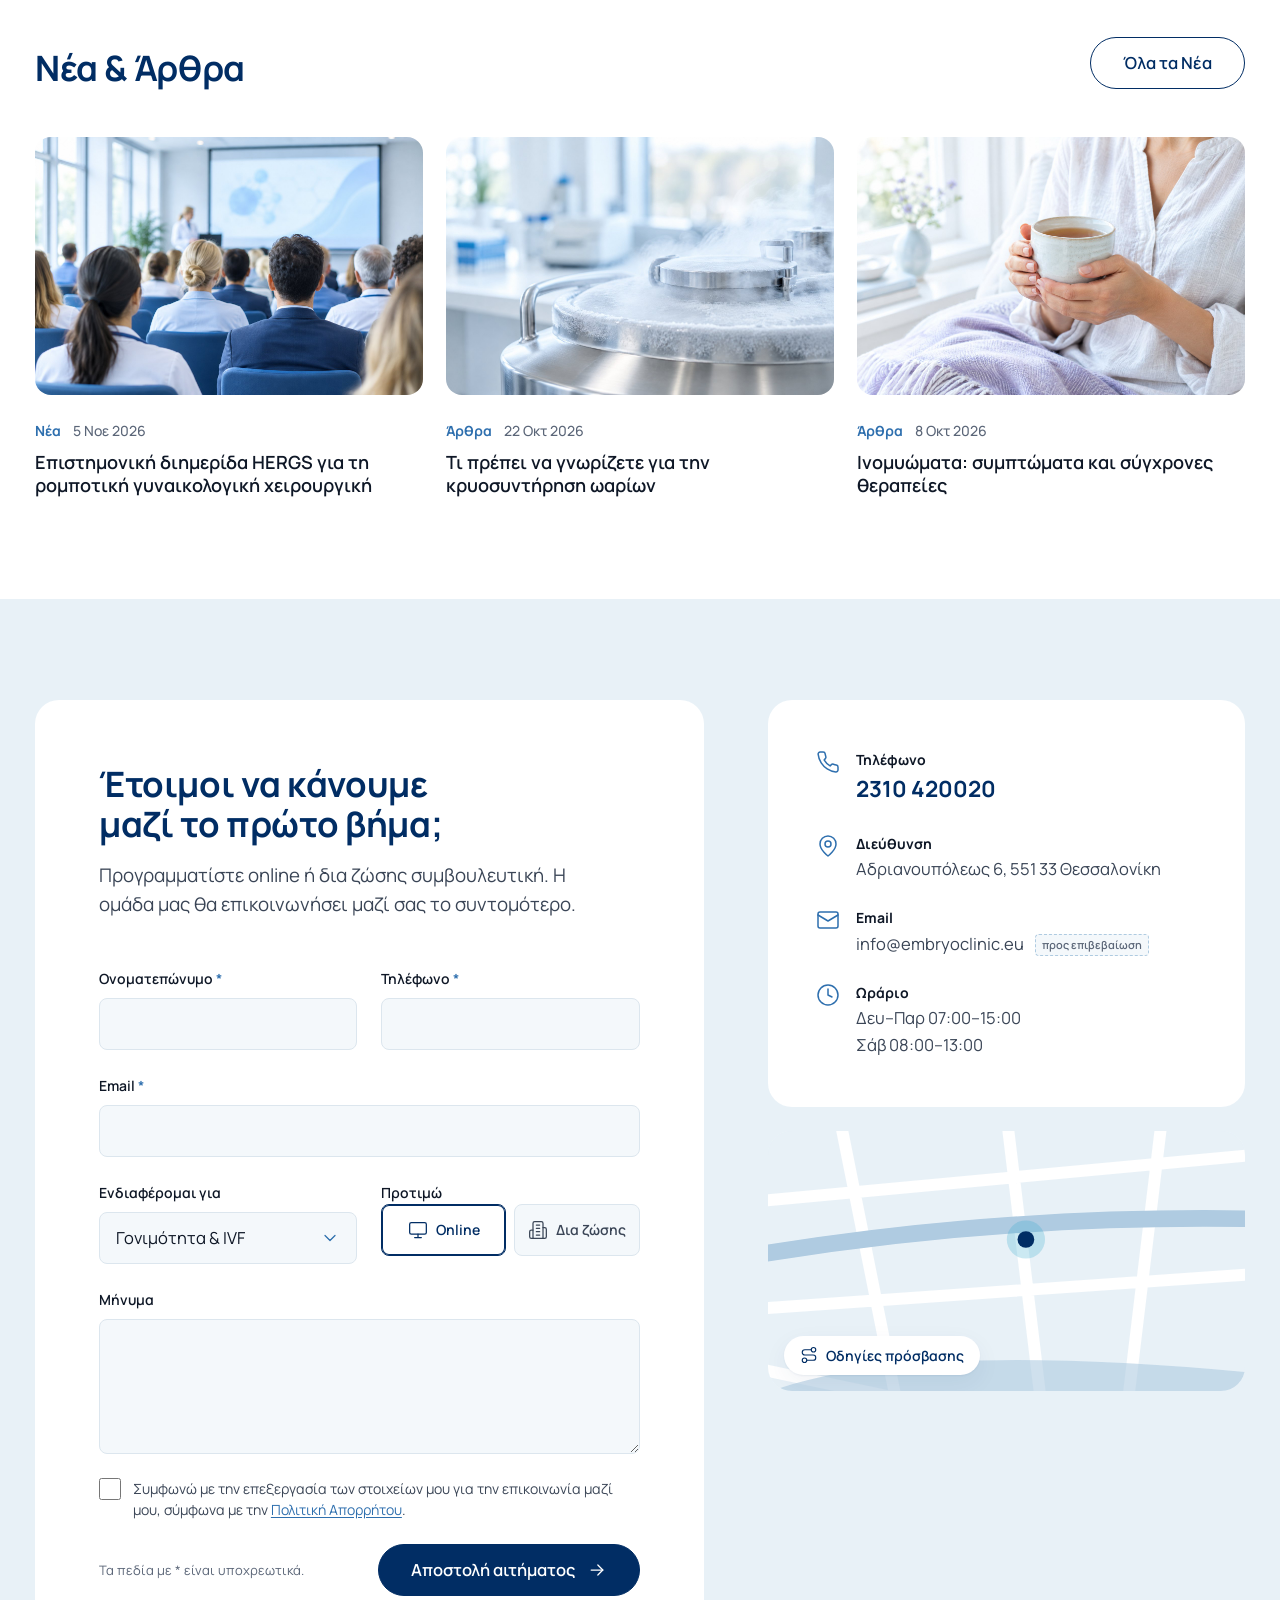
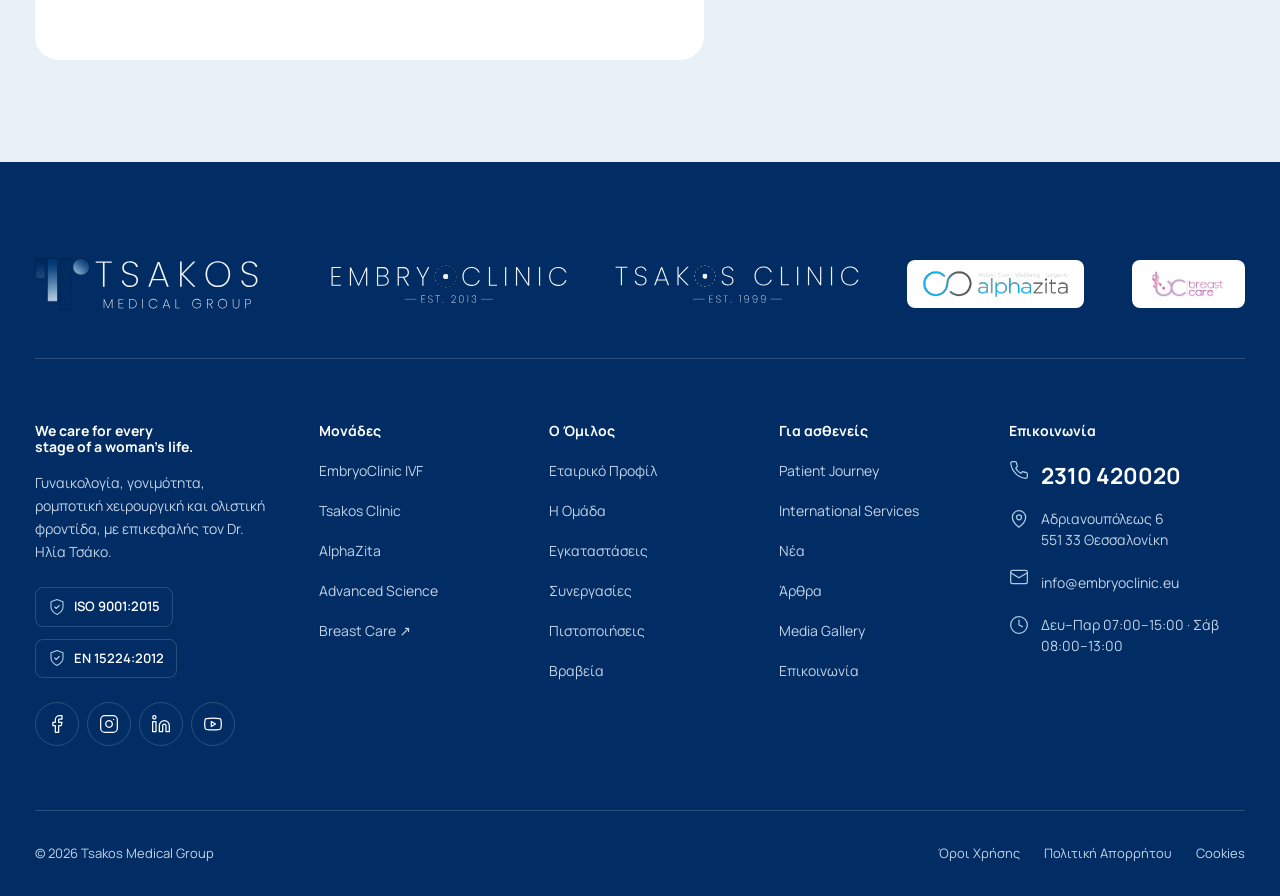
==== commit 096923ec: "Update index.html" ====
--- a/index.html
+++ b/index.html
@@ -325,11 +325,12 @@
   <section class="section section--lg section--ice doctor" id="doctor" aria-labelledby="doctor-title">
     <div class="container doctor__grid">
       <figure class="doctor__media reveal">
-        <div class="ph-frame" role="img" aria-label="Θέση φωτογραφίας του Dr. Ηλία Τσάκου — θα δοθεί από τον πελάτη">
-          <svg class="icon" aria-hidden="true"><use href="#i-user"/></svg>
+        <div class="xxph-frame" role="img" aria-label="Θέση φωτογραφίας του Dr. Ηλία Τσάκου — θα δοθεί από τον πελάτη">
+          <img src="assets/img/TSAKOS.webp" alt="Φωτεινός χώρος υποδοχής της κλινικής με λευκούς τοίχους, ξύλο δρυός, φυτά και γαλάζια καθίσματα" width="1280" height="960">
+          <!-- <svg class="icon" aria-hidden="true"><use href="#i-user"/></svg>
           <strong>Φωτογραφία Dr. Ηλία Τσάκου</strong>
           <span class="t-small">θα δοθεί από τον πελάτη · 4:5</span>
-          <small>Art direction: περιβαλλοντικό πορτρέτο στο ιατρείο, μπλε κοστούμι ή λευκή ποδιά, φως παραθύρου, ήρεμο μισό χαμόγελο.</small>
+          <small>Art direction: περιβαλλοντικό πορτρέτο στο ιατρείο, μπλε κοστούμι ή λευκή ποδιά, φως παραθύρου, ήρεμο μισό χαμόγελο.</small> -->
         </div>
       </figure>
       <div class="doctor__copy">
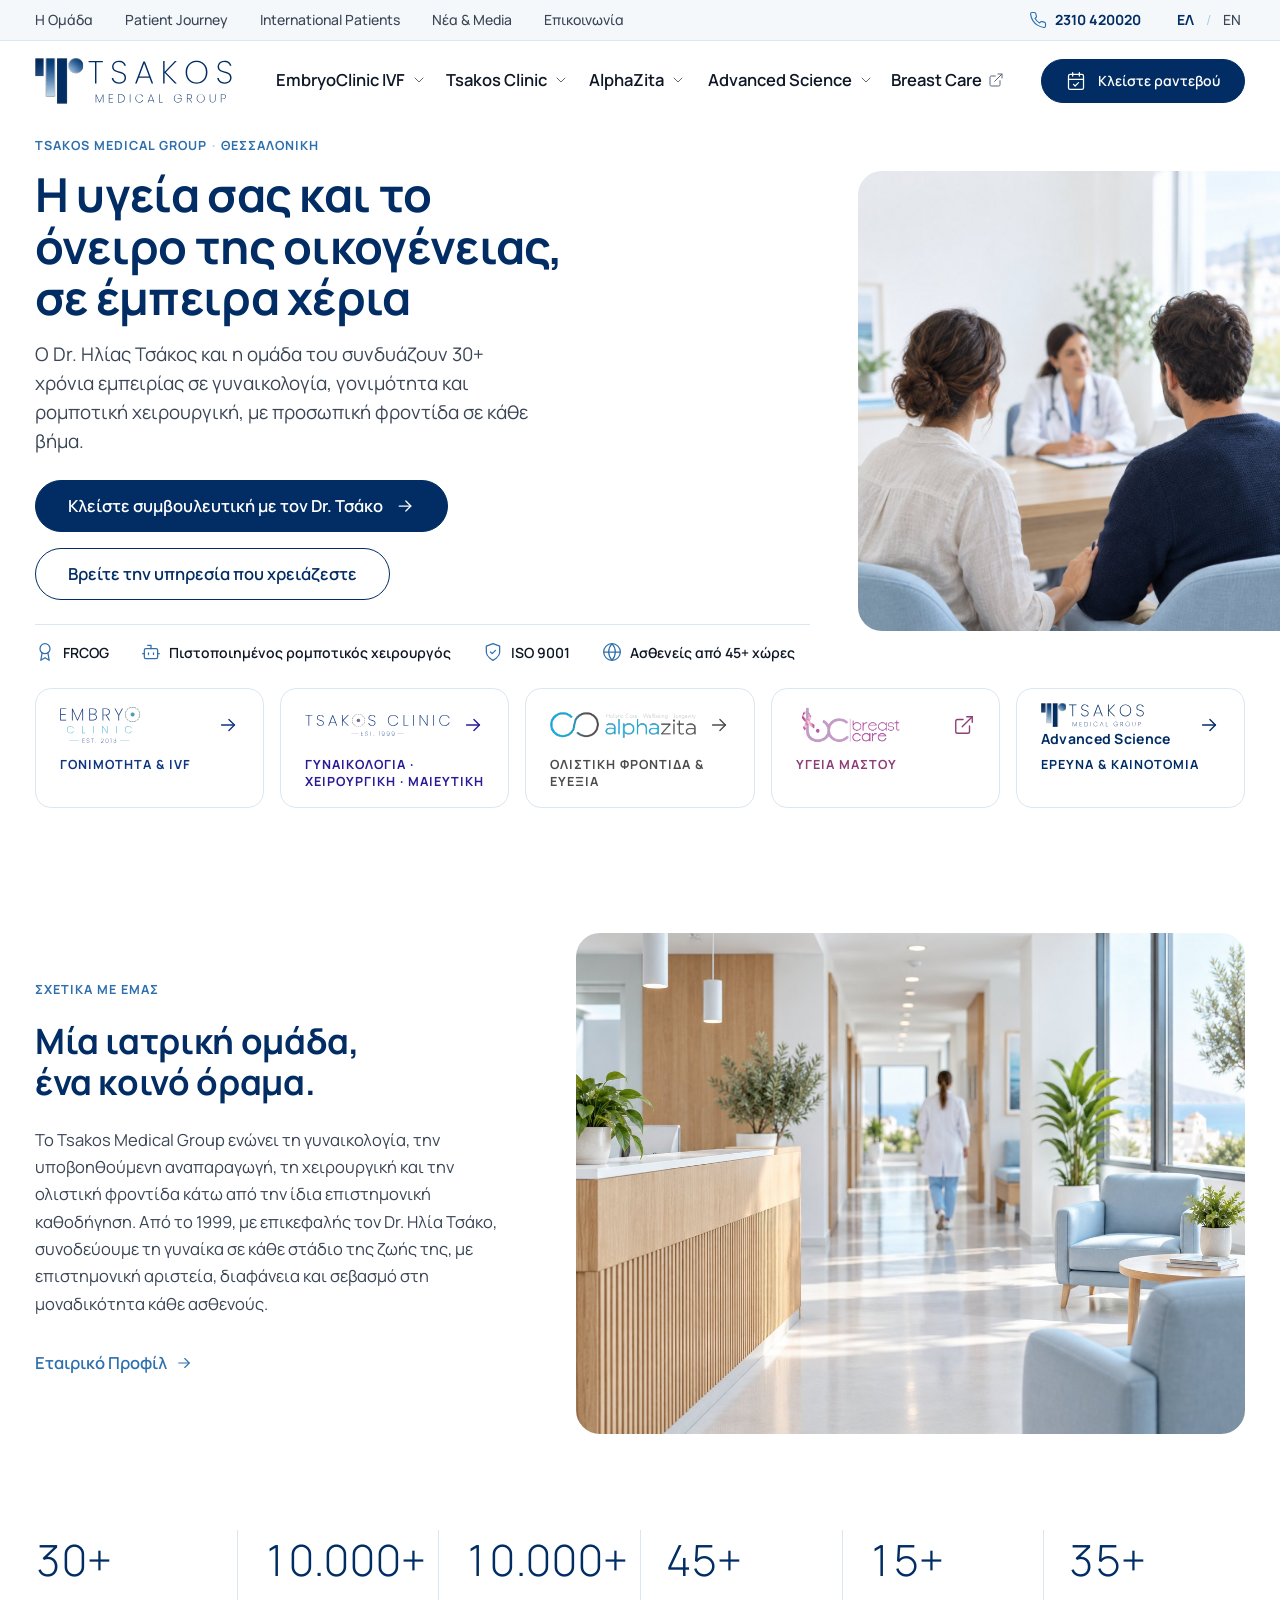
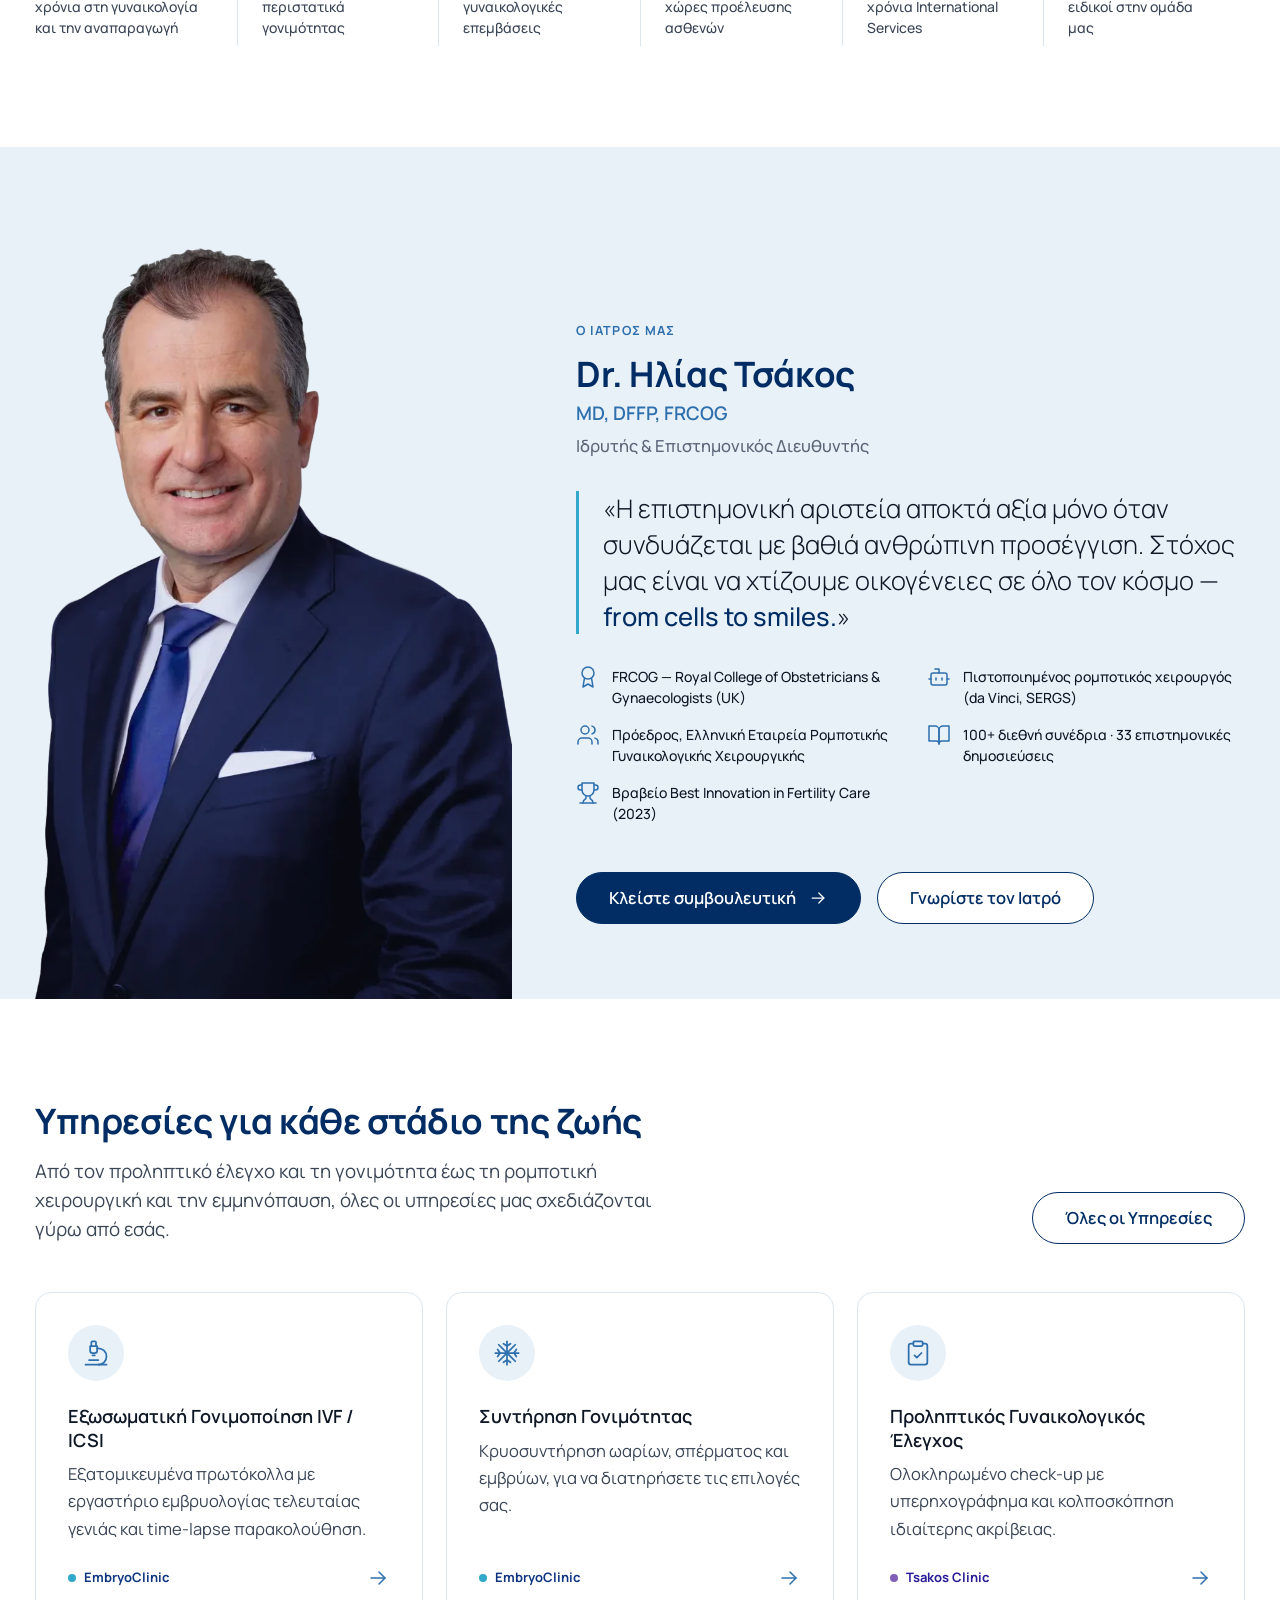
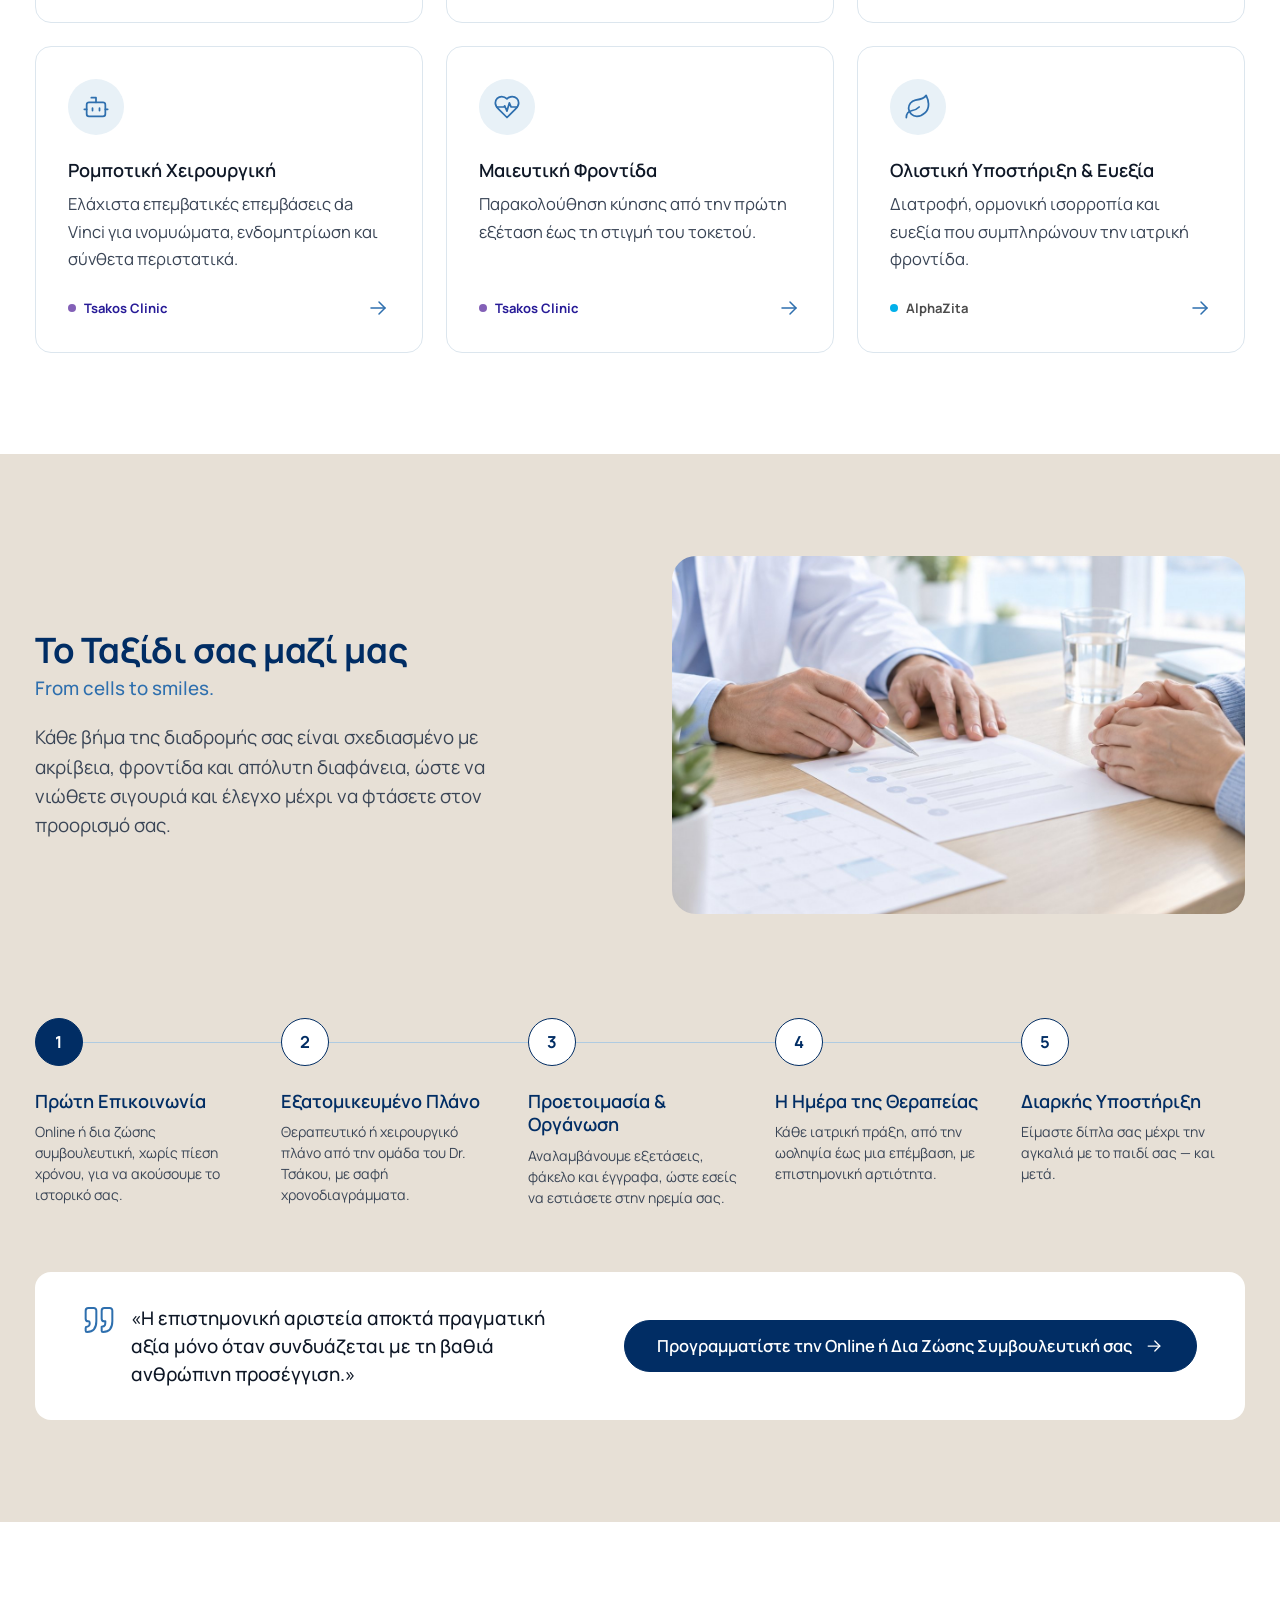
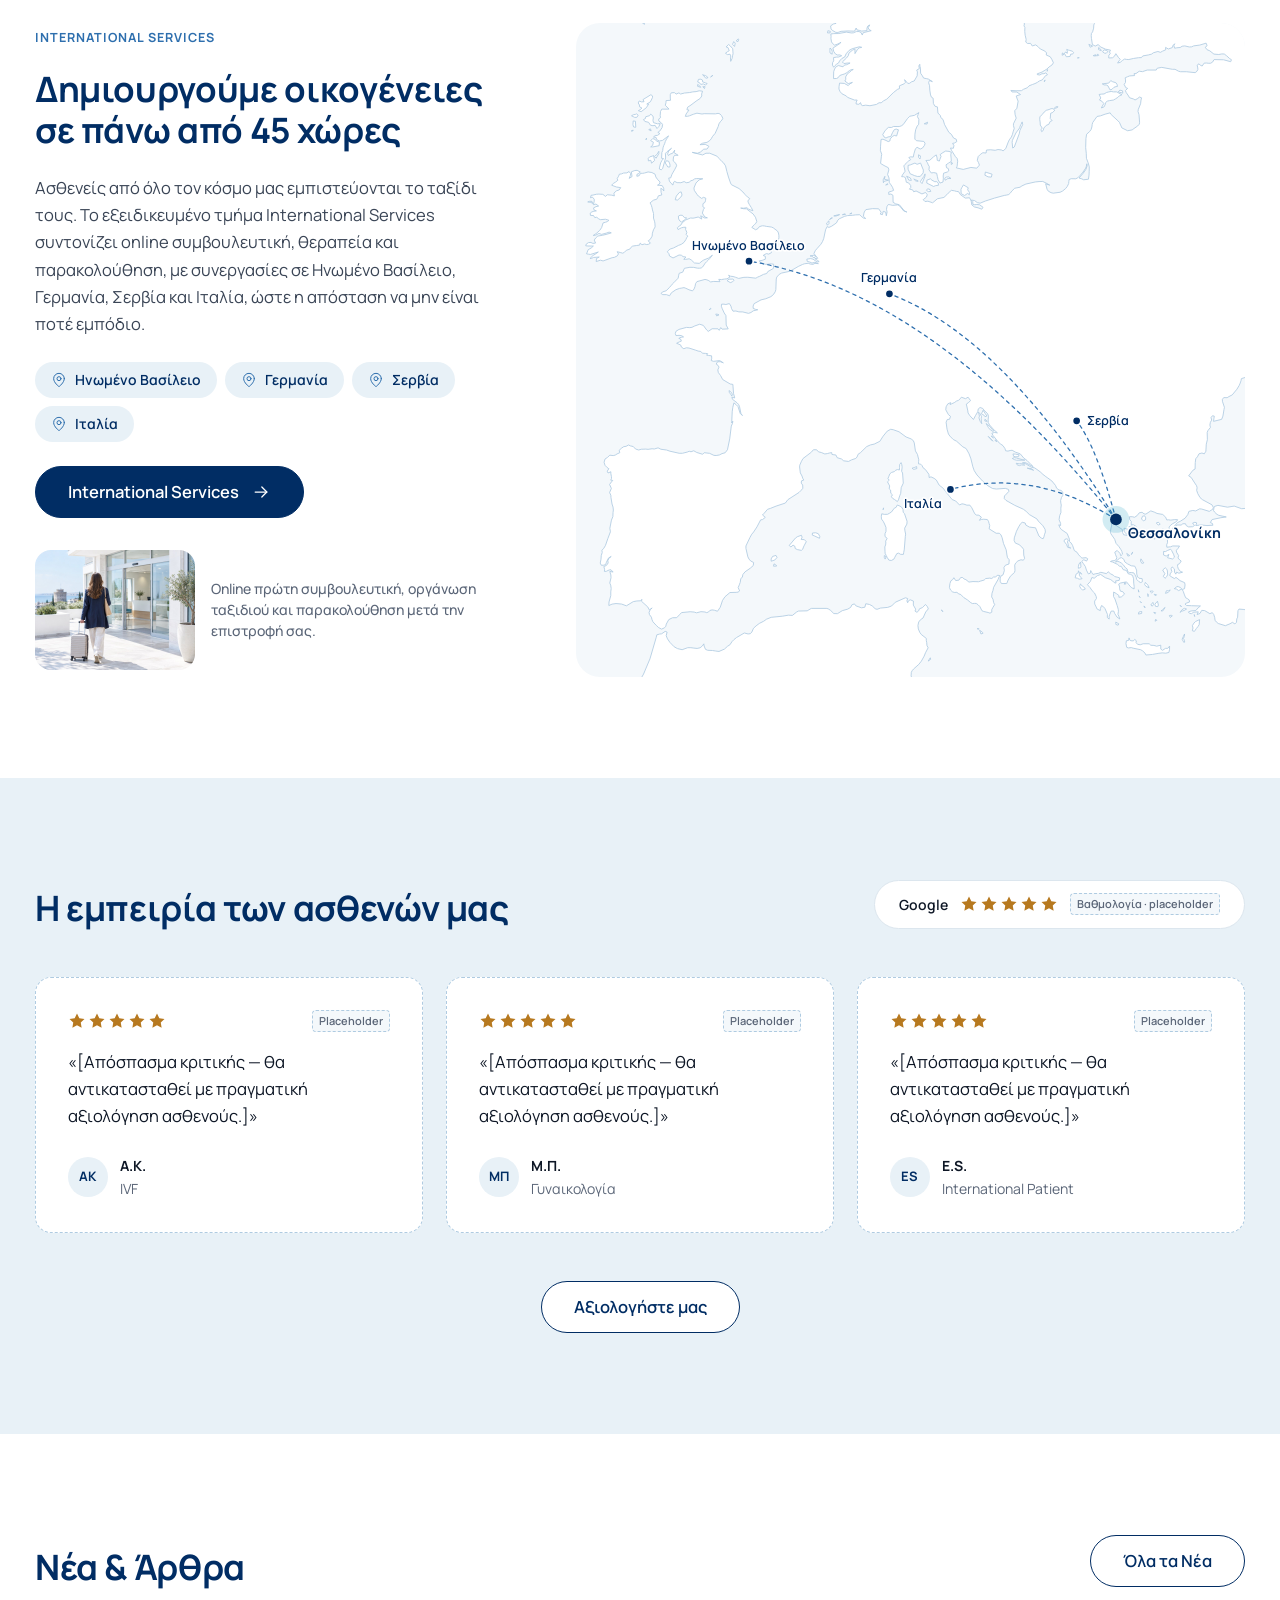
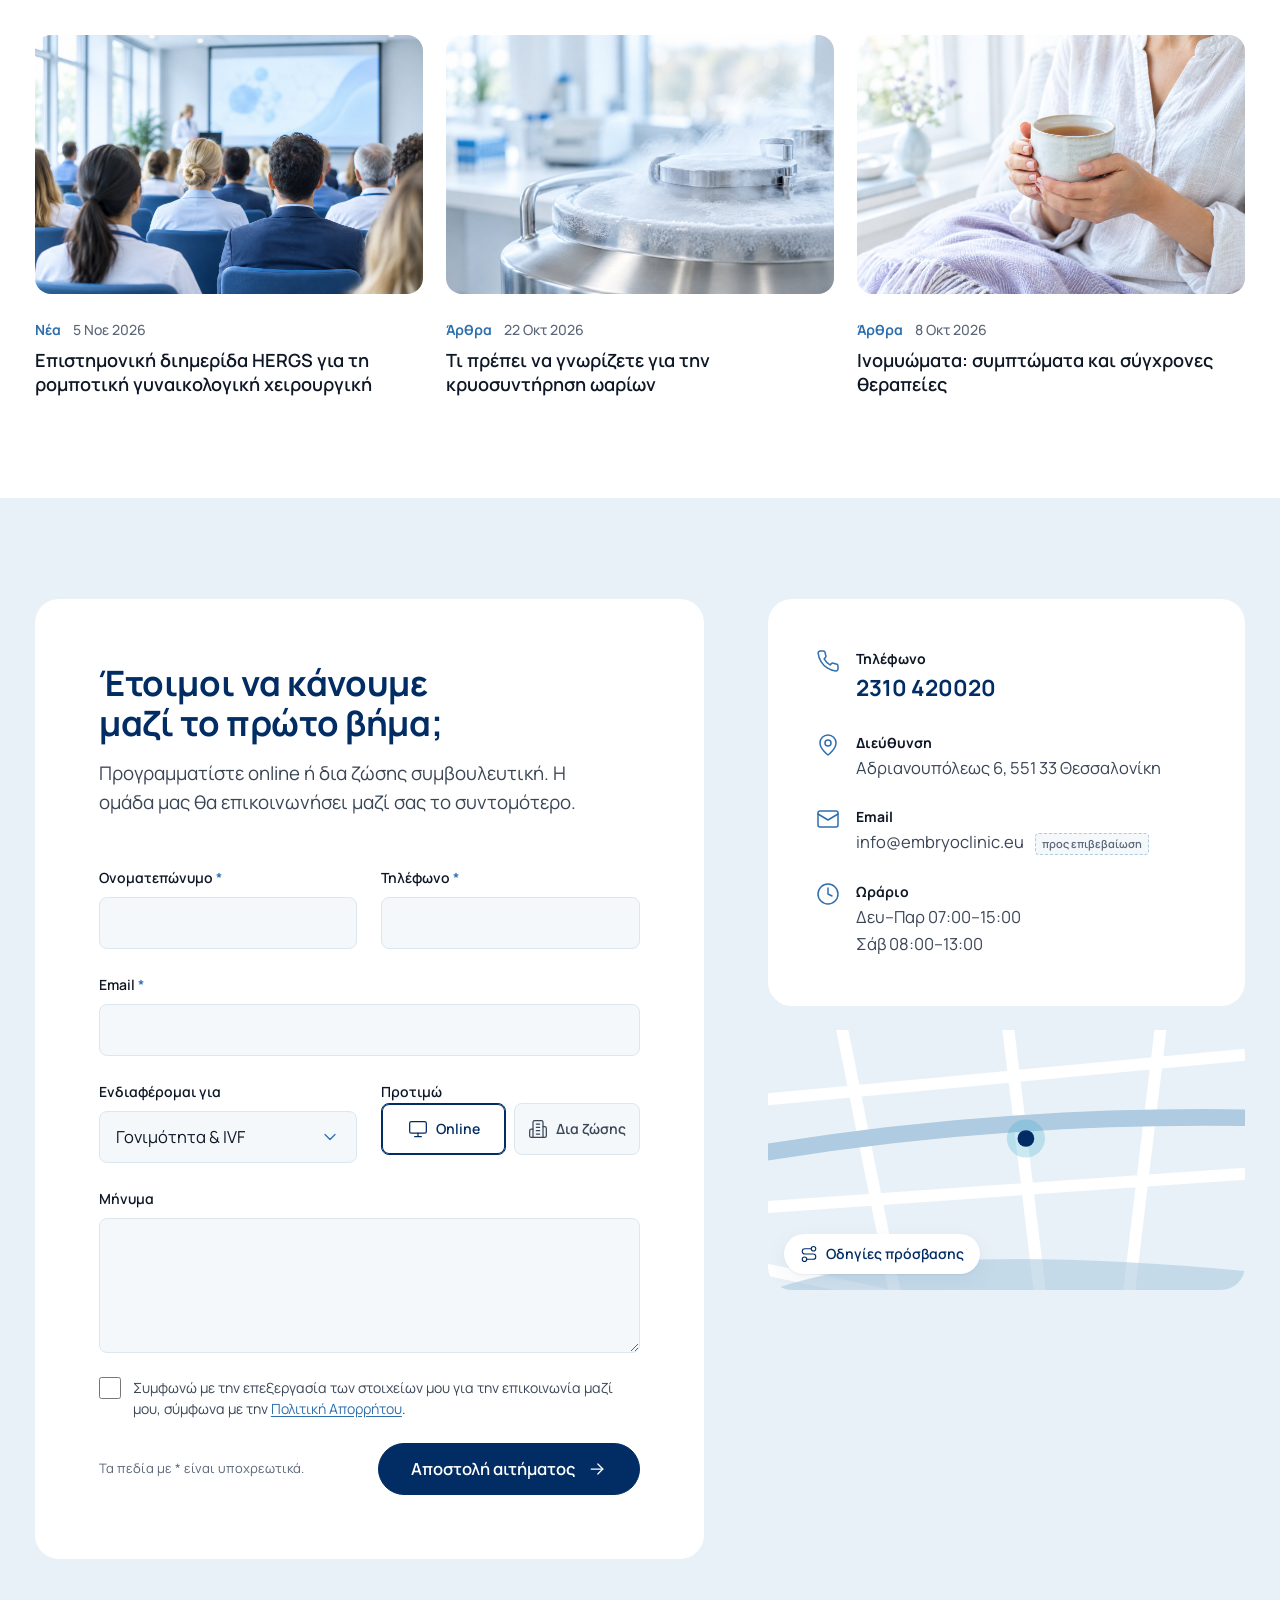
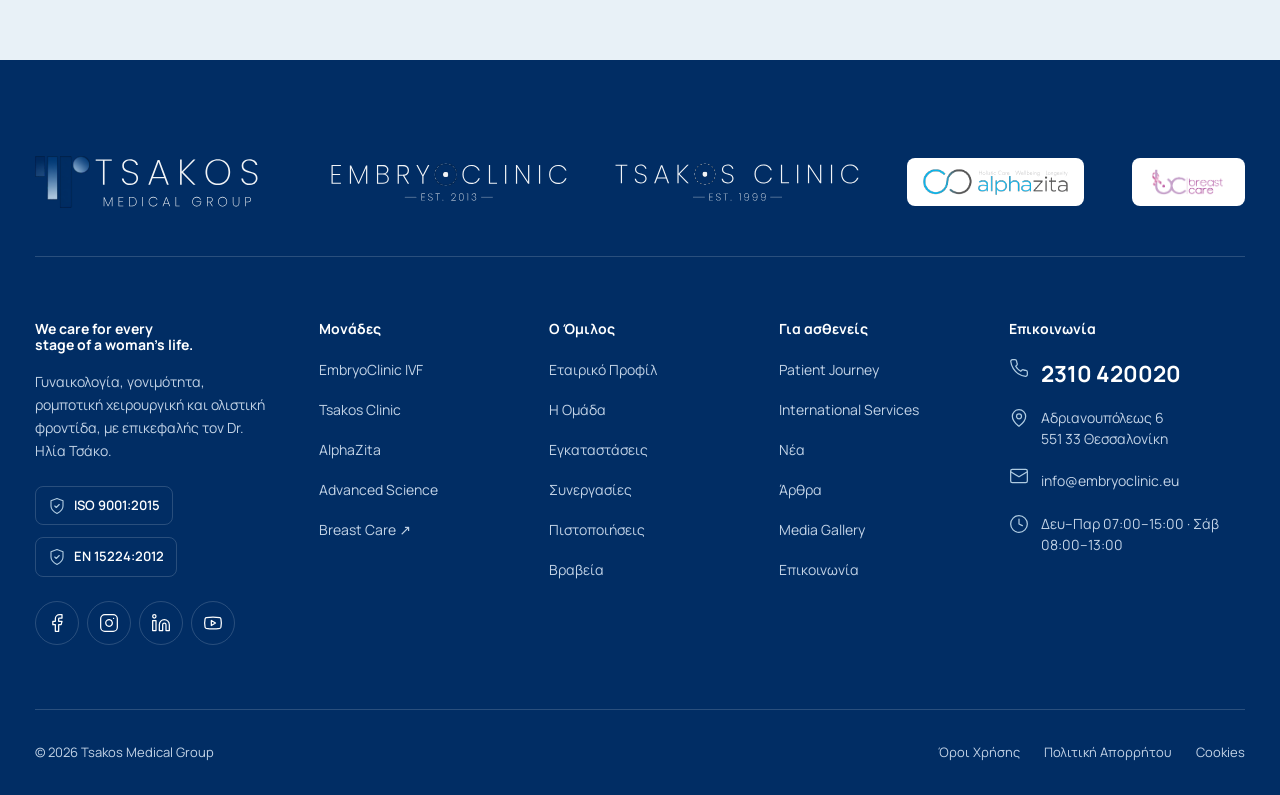
==== commit 38eba998: "Update index.html" ====
--- a/index.html
+++ b/index.html
@@ -322,7 +322,7 @@
   </section>
 
   <!-- =============================== 3. DR. TSAKOS =============================== -->
-  <section class="section section--lg section--ice doctor" id="doctor" aria-labelledby="doctor-title">
+  <section class="section section--lg section--ice doctor" id="doctor" aria-labelledby="doctor-title" style="padding-bottom: 0;">
     <div class="container doctor__grid">
       <figure class="doctor__media reveal">
         <div class="xxph-frame" role="img" aria-label="Θέση φωτογραφίας του Dr. Ηλία Τσάκου — θα δοθεί από τον πελάτη">
